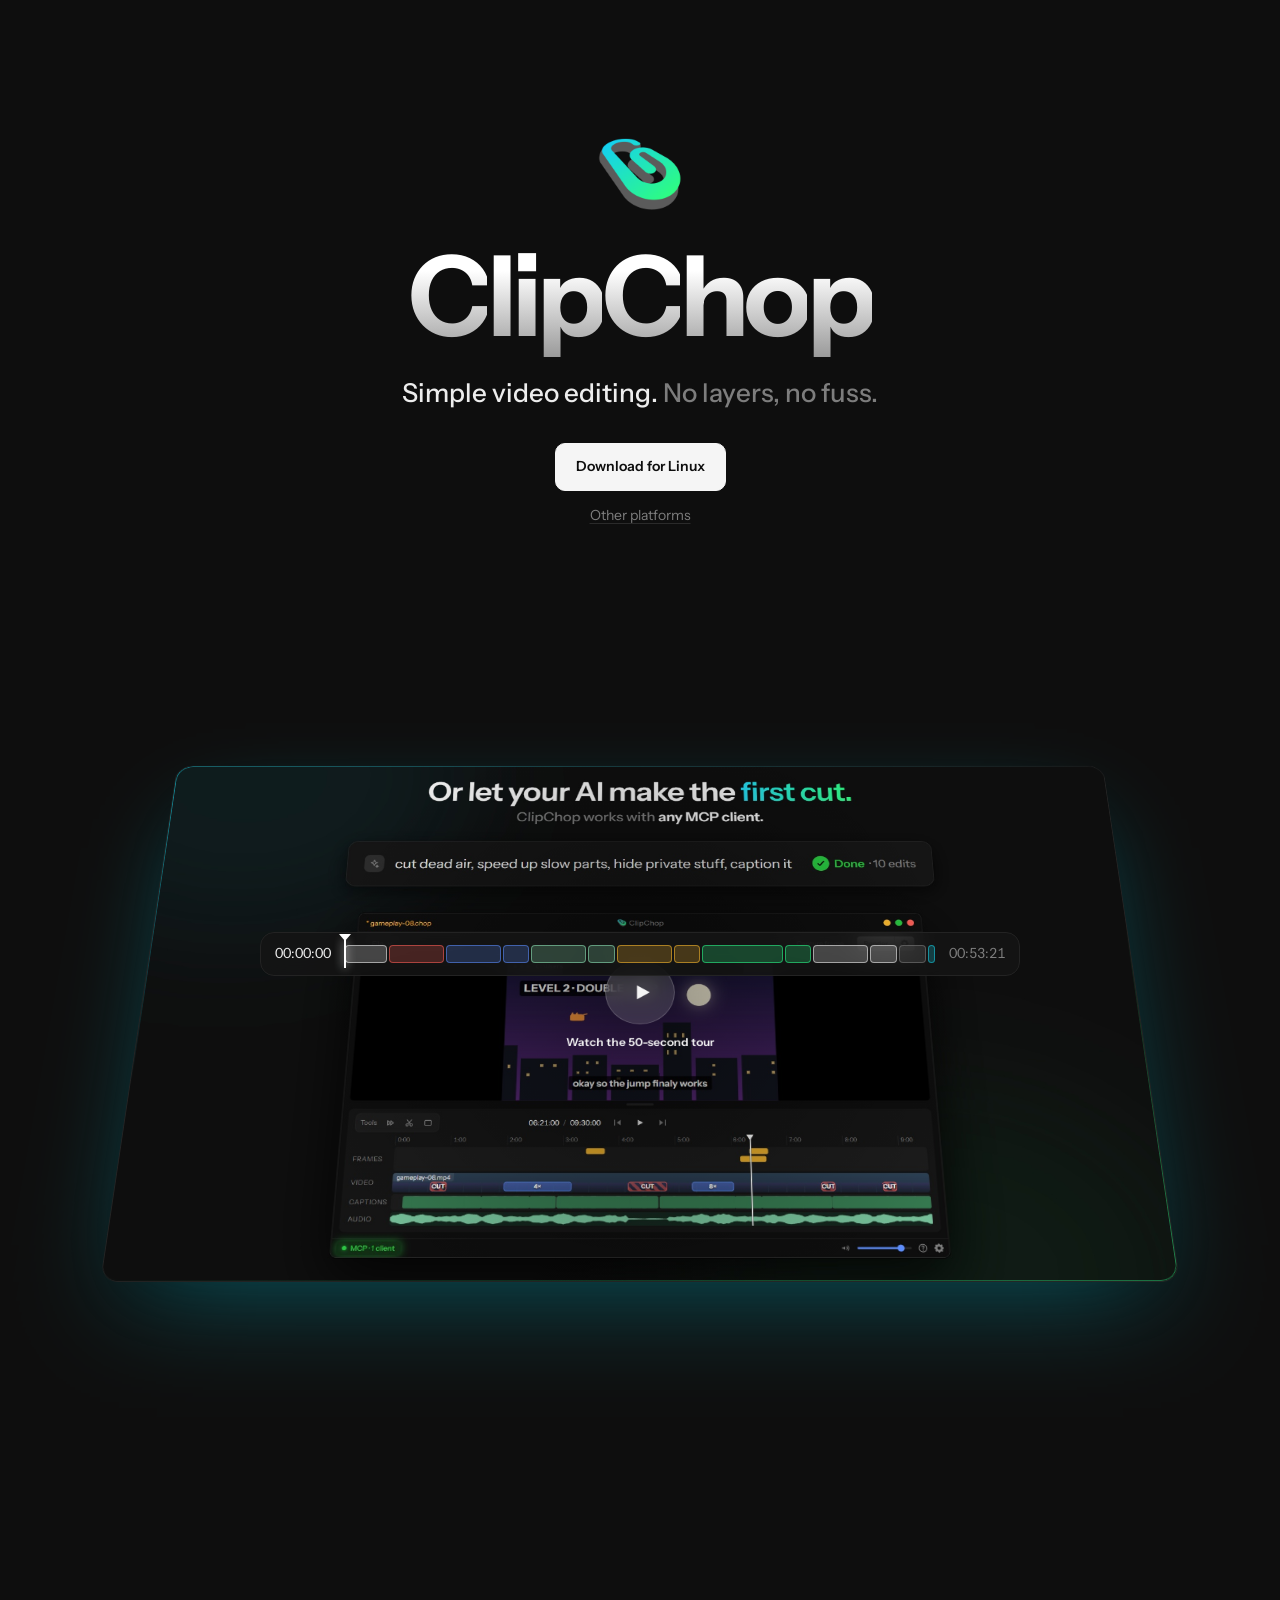
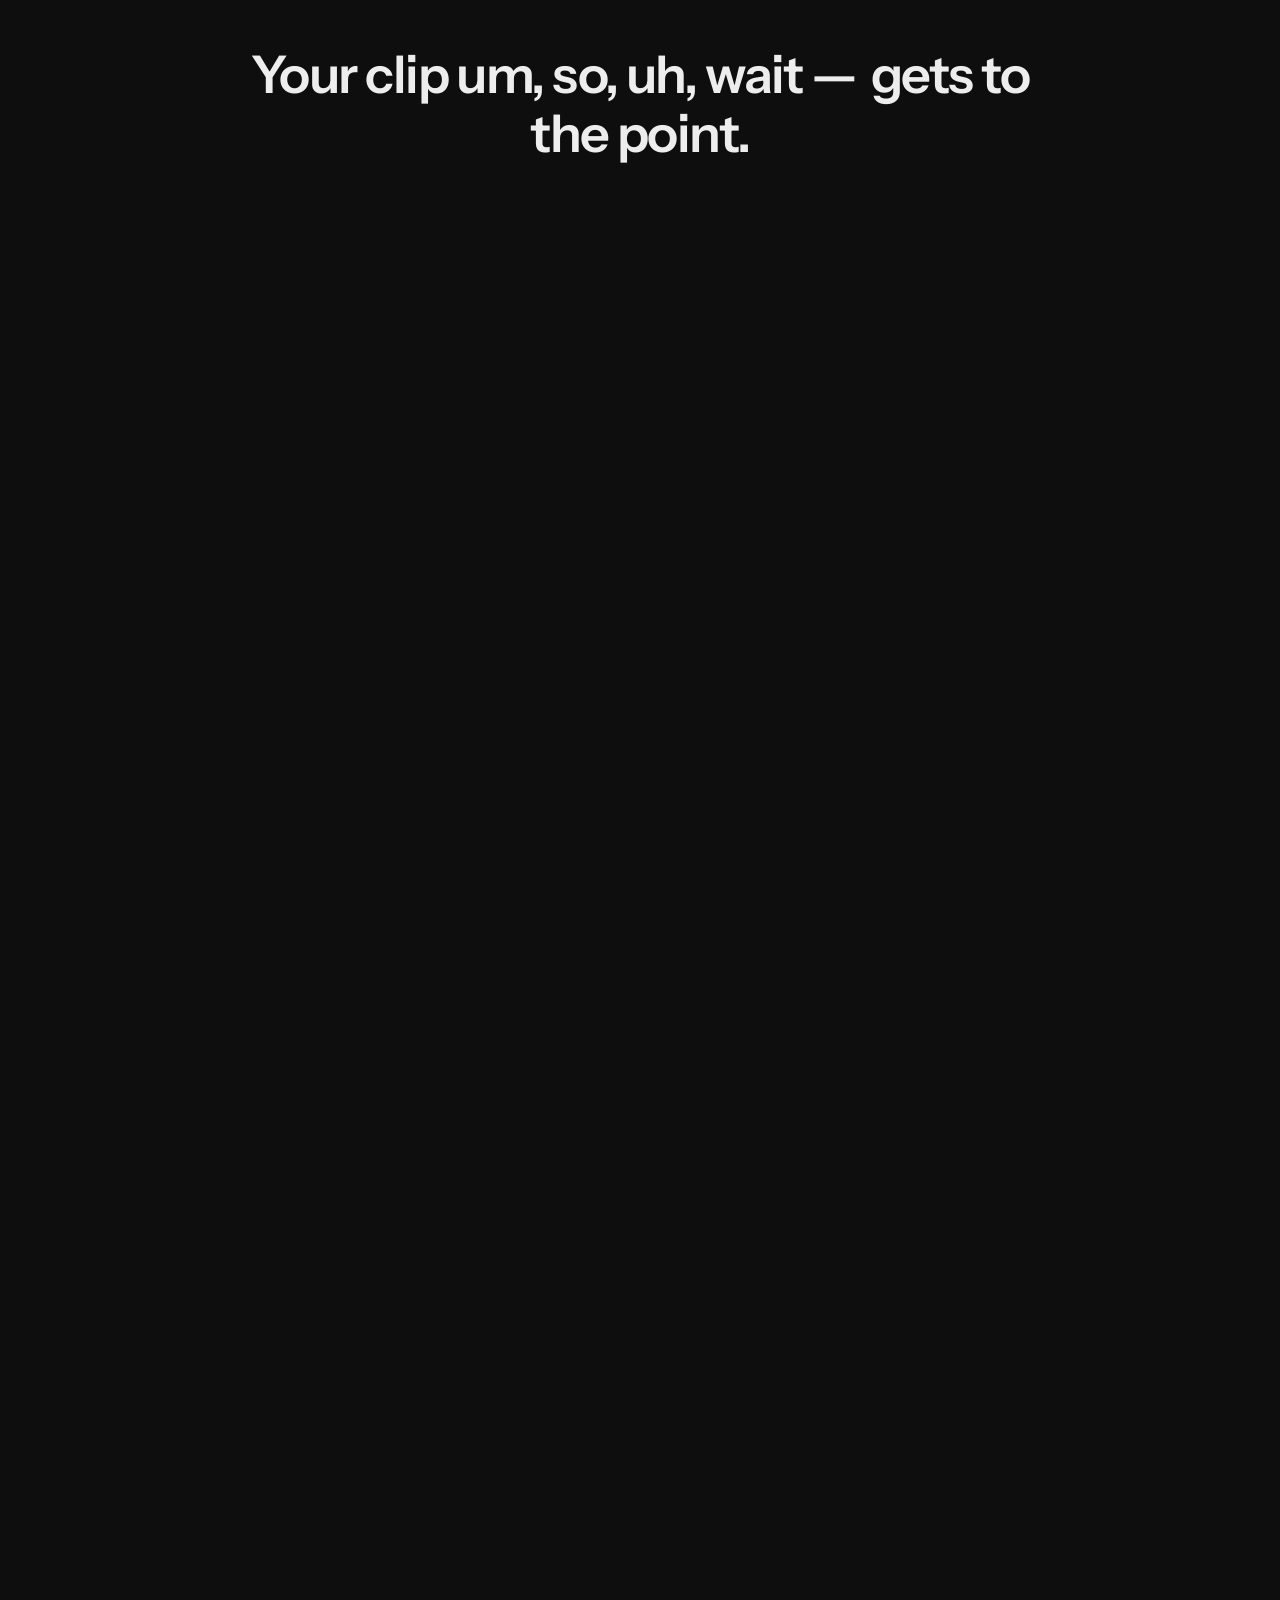
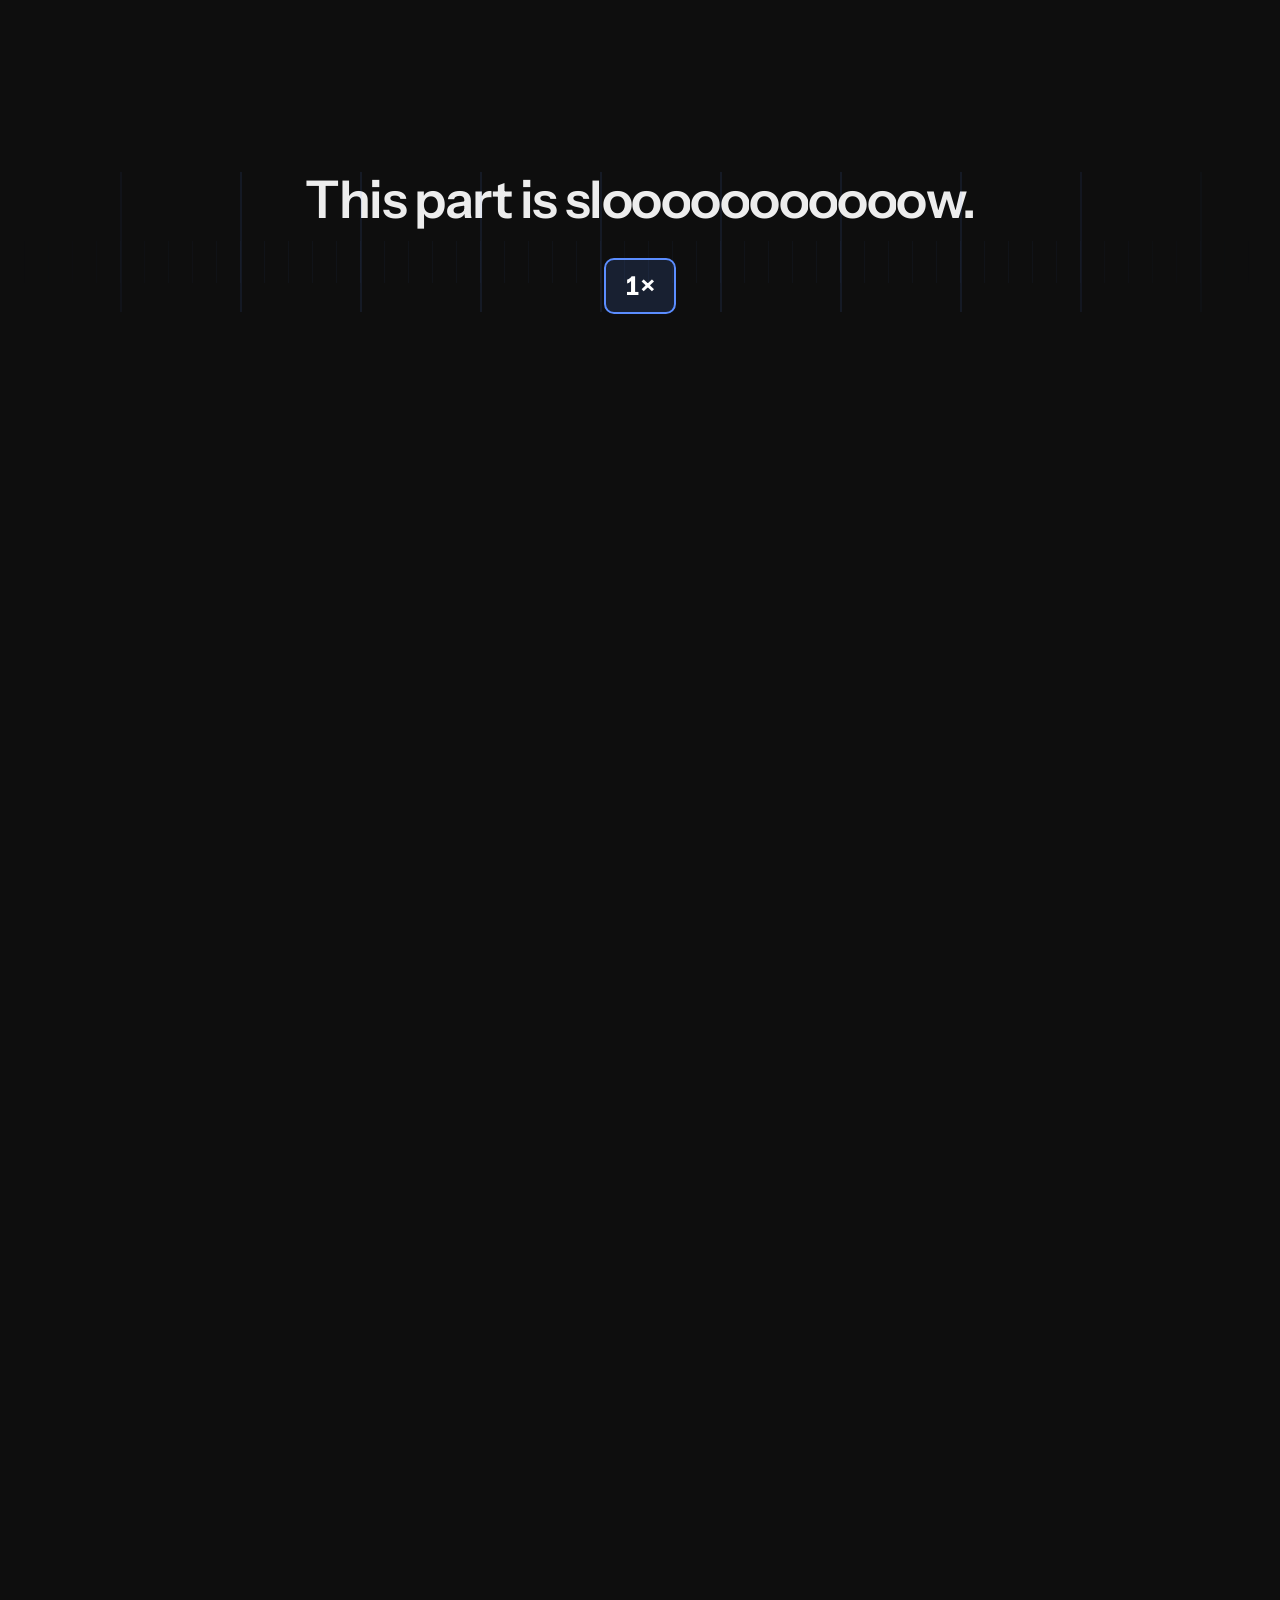
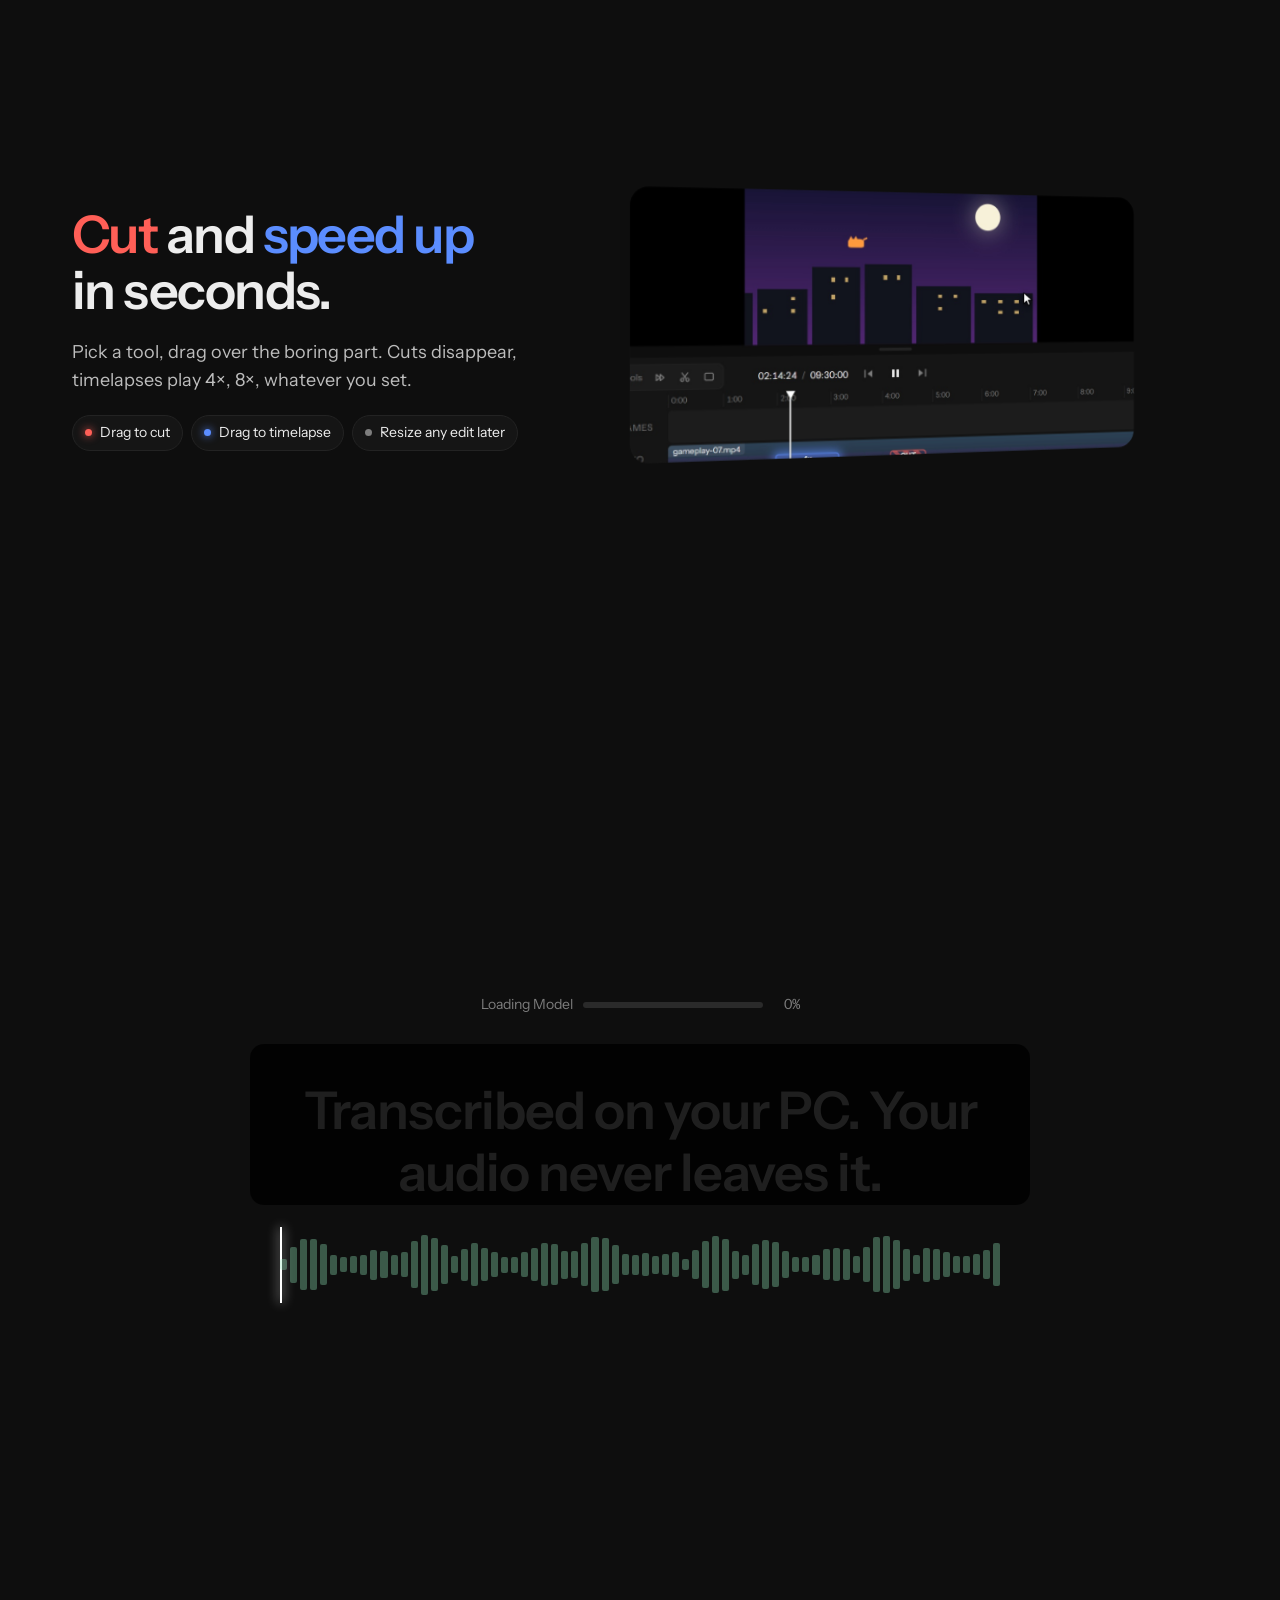
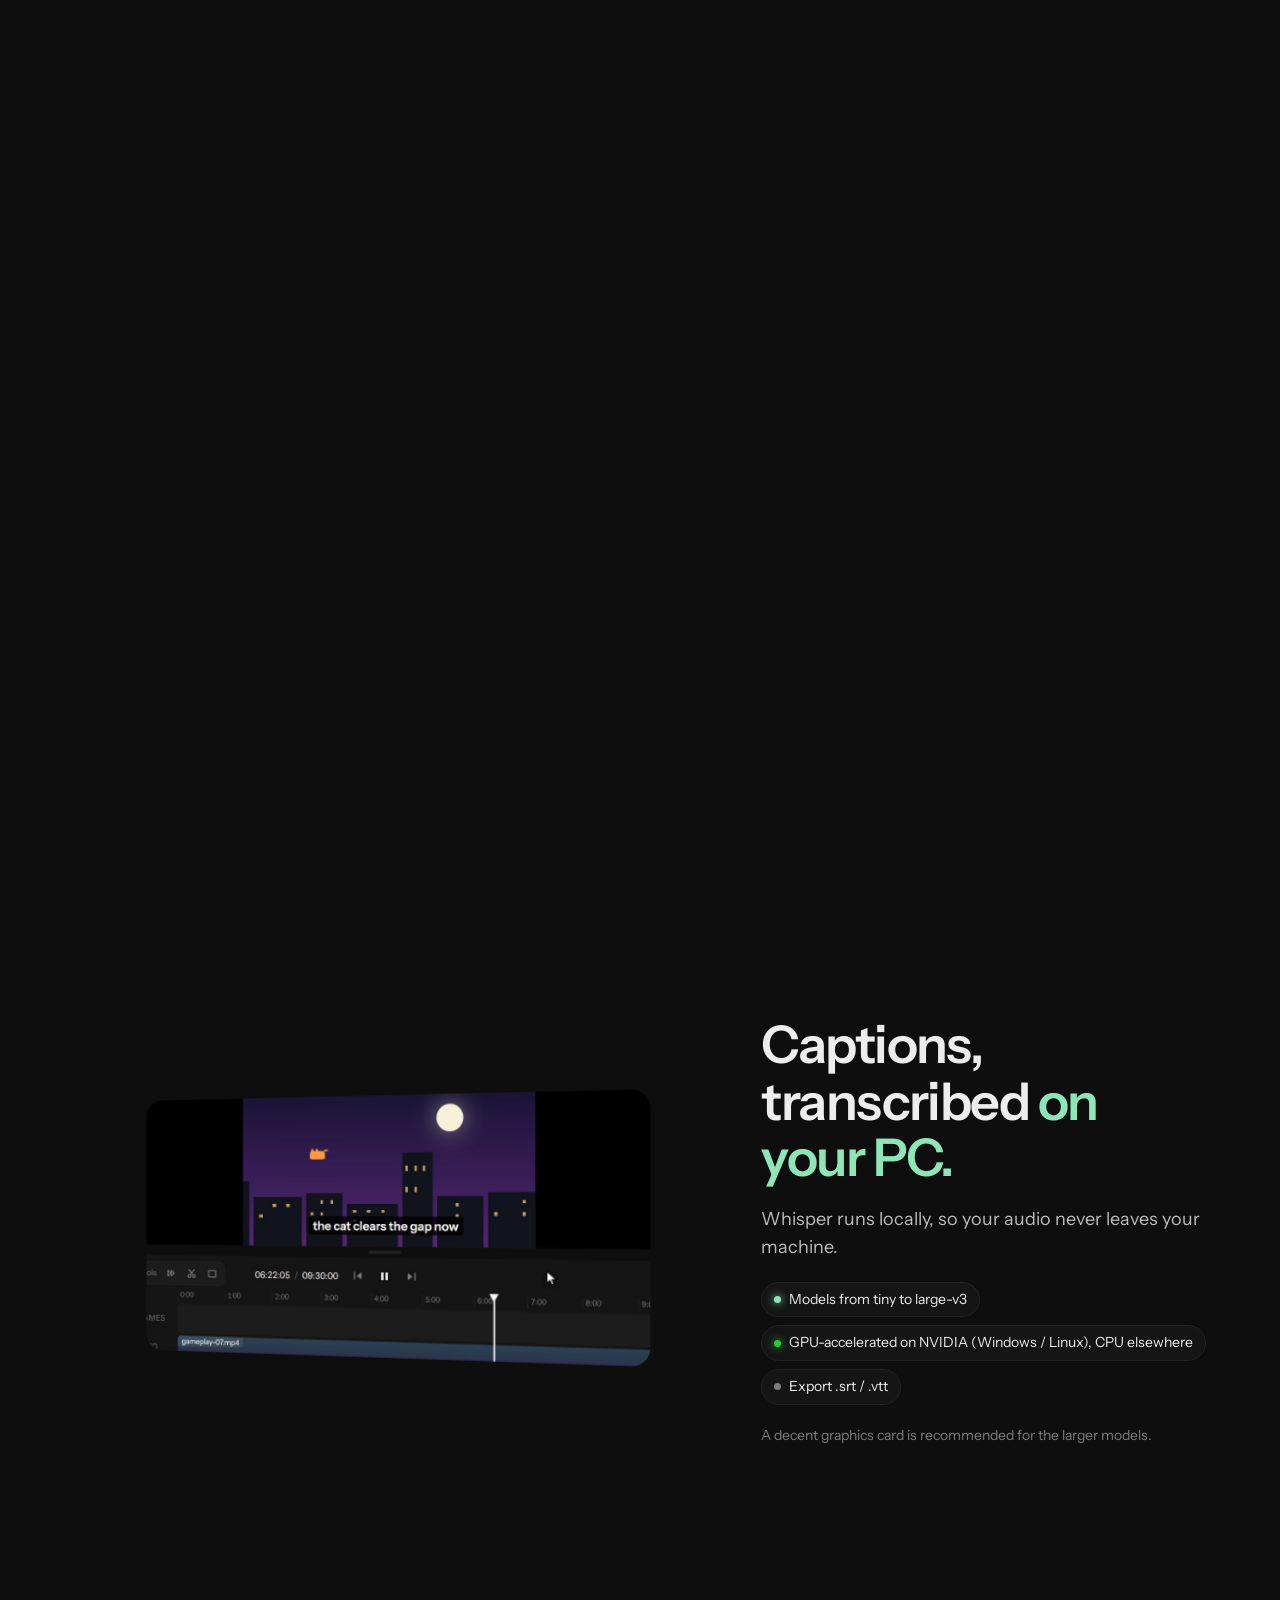
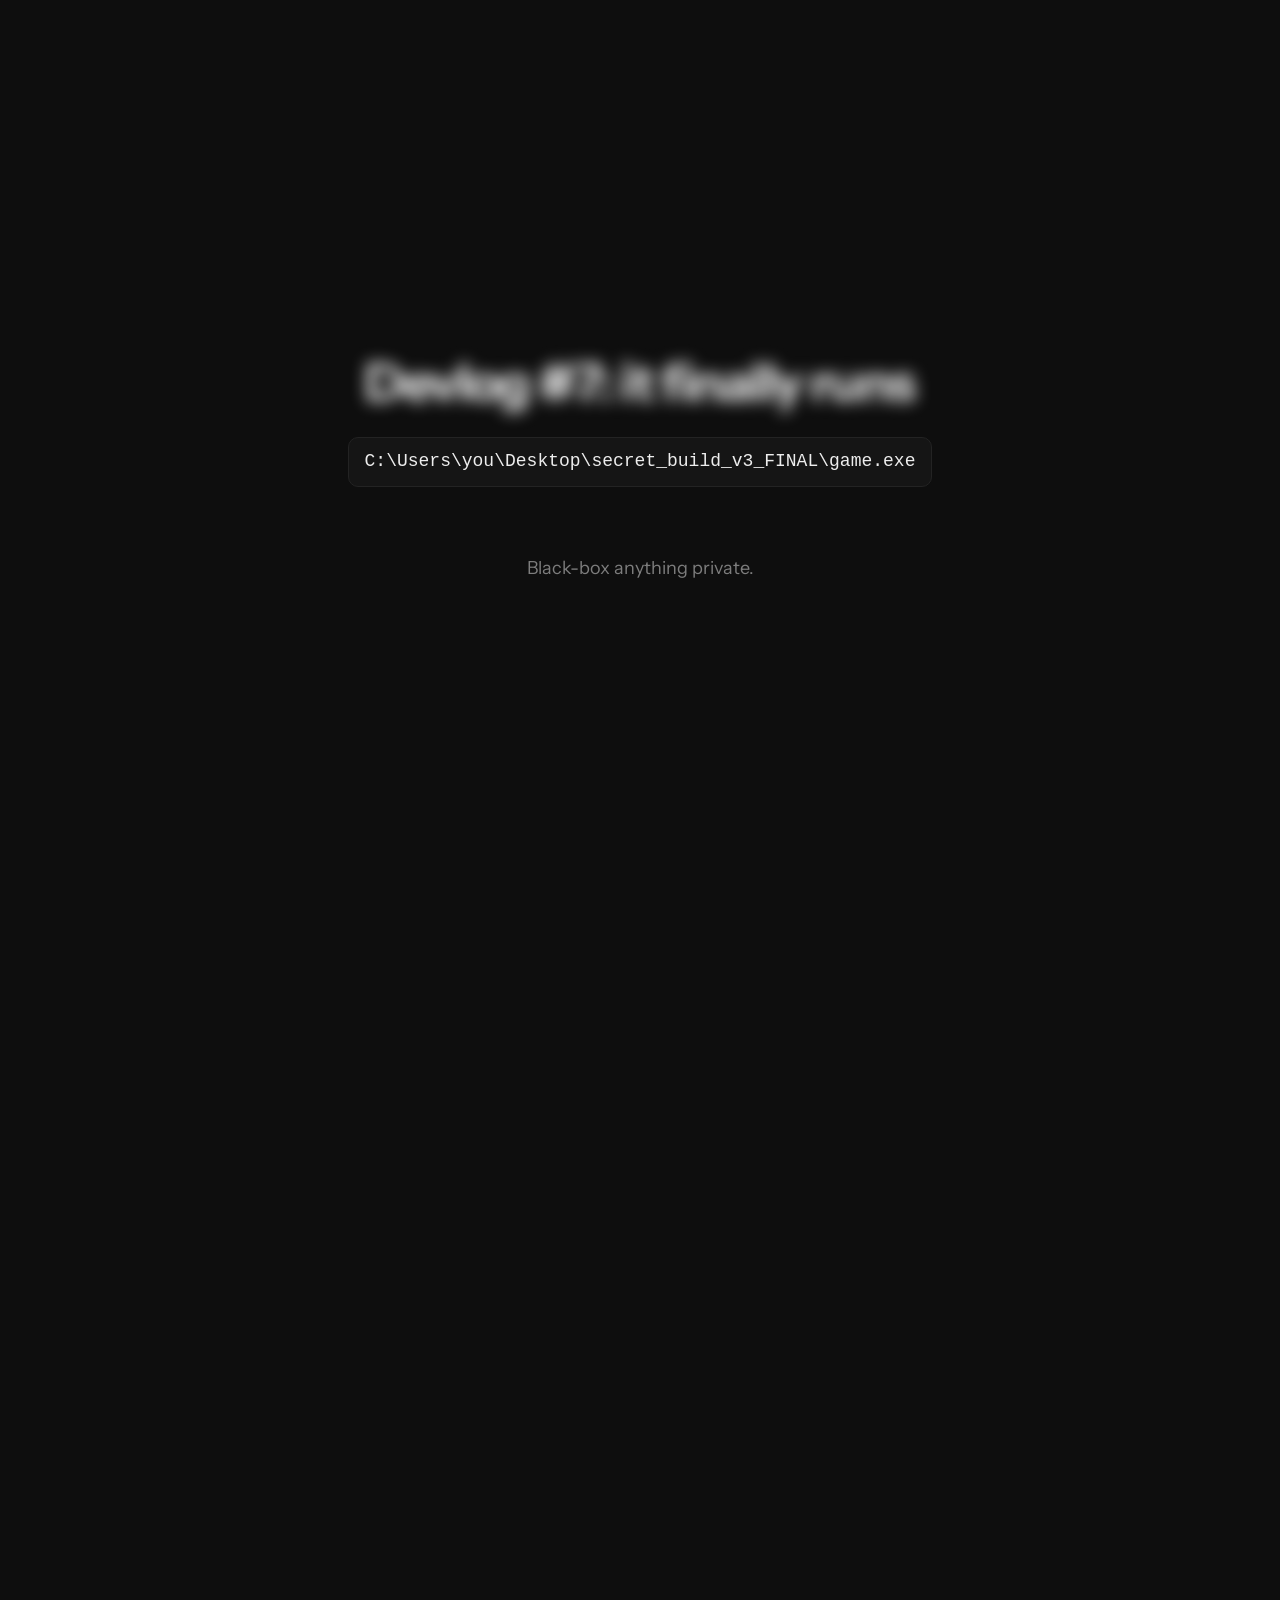
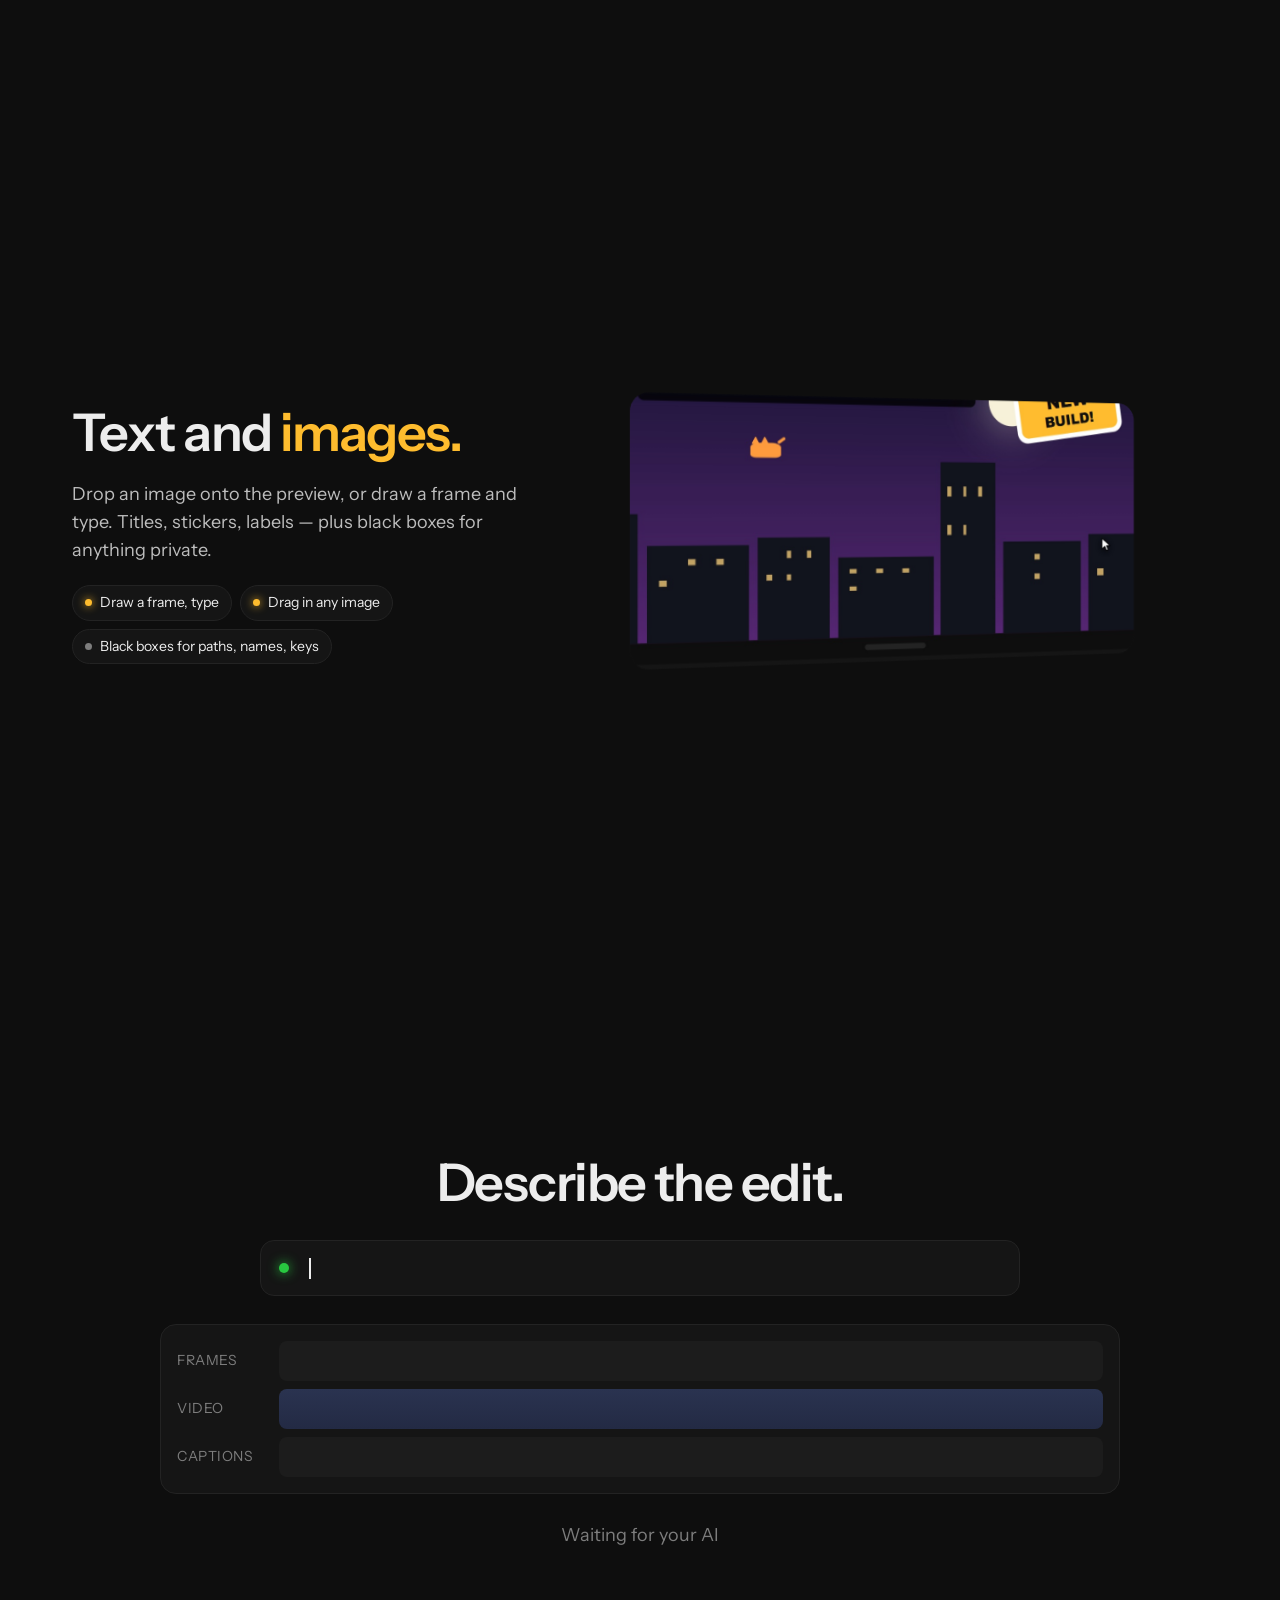
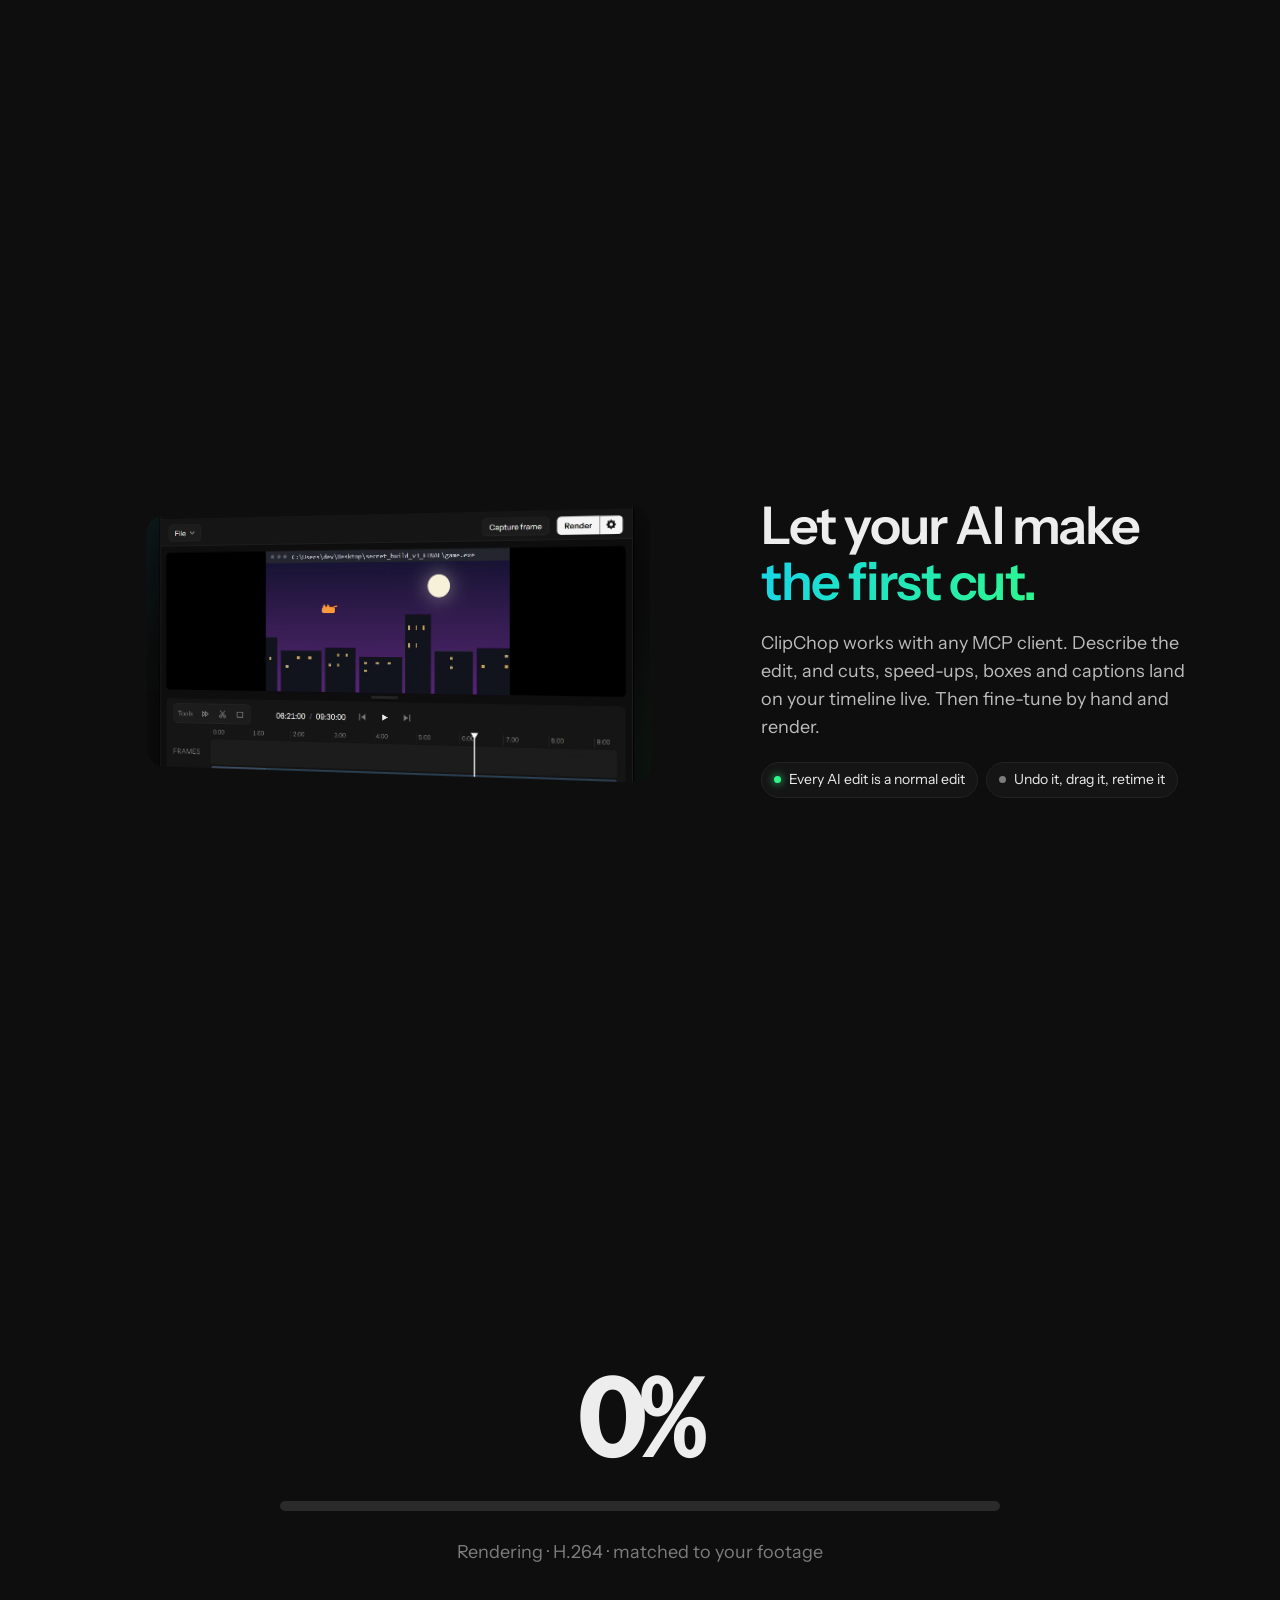
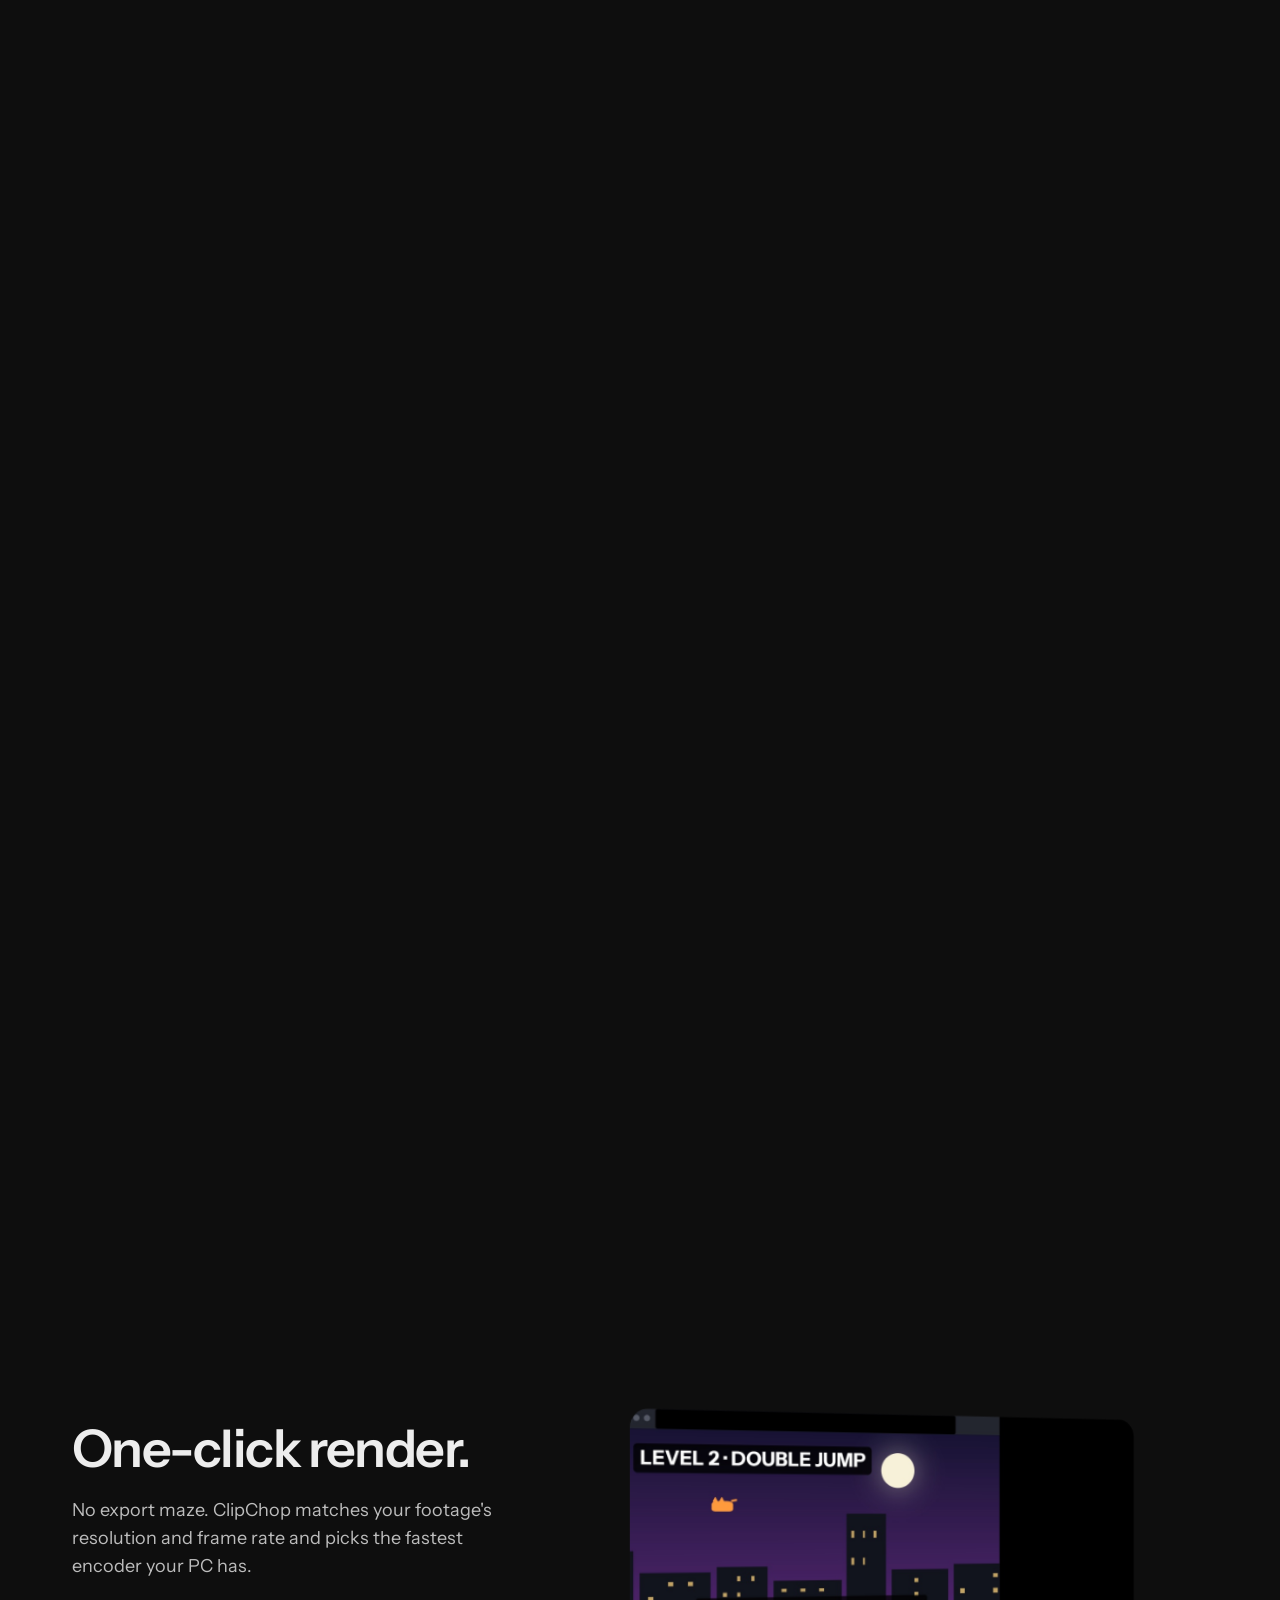
==== index.html @ 0c2378b2 "Initial ClipChop landing page Co-Authored-By: Claude Opus 5.5 <noreply@anthropic.com>" ====
<!doctype html>
<html lang="en">
<head>
  <meta charset="utf-8">
  <meta name="viewport" content="width=device-width, initial-scale=1">
  <title>ClipChop — simple video editing</title>
  <meta name="description" content="Simple video editing. No layers, no fuss. Cut, speed up, black-box, caption with Whisper on your PC, or let your AI make the first cut. Windows, macOS, Linux.">
  <meta name="theme-color" content="#0e0e0e">
  <meta property="og:type" content="website">
  <meta property="og:title" content="ClipChop — simple video editing">
  <meta property="og:description" content="Simple video editing. No layers, no fuss.">
  <meta property="og:image" content="assets/brag.jpg">
  <meta property="og:video" content="assets/brag.mp4">
  <meta name="twitter:card" content="summary_large_image">
  <link rel="icon" type="image/png" href="assets/clipchop-appicon.png">
  <link rel="preload" href="assets/fonts/InstrumentSans.ttf" as="font" type="font/ttf" crossorigin>
  <link rel="stylesheet" href="styles.css">
</head>
<body>
  <a class="skip" href="#main">Skip to content</a>

  <!-- Section-tinted colour wash behind everything (colour follows the section in view). -->
  <div class="ambient" aria-hidden="true"><i></i><i></i></div>

  <header class="topbar" data-topbar>
    <a class="topbar-brand" href="#top">
      <img src="assets/clipchop-appicon.png" alt="" width="28" height="28">
      <span>ClipChop</span>
    </a>
    <a class="btn sm" data-dl href="#get">Download</a>
  </header>

  <main id="main">
    <!-- 1. Hero -->
    <section class="hero" id="top" data-seg="#f5f5f5" data-name="Intro">
      <div class="hero-text">
        <img class="hero-icon" src="assets/clipchop-appicon.png" alt="" width="96" height="96">
        <h1 class="wordmark" data-wavy>ClipChop</h1>
        <p class="tagline">Simple video editing. <span class="dim">No layers, no fuss.</span></p>
        <div class="dl-block">
          <a class="btn primary" data-dl data-dl-label href="#get">Download ClipChop</a>
          <a class="text-link" href="#get">Other platforms</a>
        </div>
      </div>

      <div class="hero-video" data-scroll>
        <div class="video-card">
          <video id="launch" preload="metadata" poster="assets/brag.jpg" playsinline aria-label="ClipChop launch video">
            <source src="assets/brag.mp4" type="video/mp4">
          </video>
          <button class="play" type="button" data-play aria-label="Play the launch video with sound">
            <svg viewBox="0 0 24 24" aria-hidden="true"><path d="M8 5.5v13l11-6.5z" fill="currentColor"/></svg>
            <span>Watch the 50-second tour</span>
          </button>
        </div>
      </div>
    </section>

    <!-- 2a. Scene: a cut closes the gap -->
    <section class="scene pin" id="cut" data-scroll="pin" data-seg="#ff5f57" data-name="Cut">
      <div class="stage">
        <p class="visually-hidden">Cut the dead air: your clip gets to the point.</p>
        <p class="kinetic cut-line" aria-hidden="true">Your clip <span class="cutspan"><span class="cut-words">um, so, uh, wait&nbsp;—</span><span class="cut-region"><b>CUT</b></span></span>gets to the point.</p>
        <p class="scene-sub cut-saved" aria-hidden="true">−4.2 s of dead air, gone.</p>
      </div>
    </section>

    <!-- 2b. Scene: timelapse squeezes the slow part -->
    <section class="scene pin" id="speed" data-scroll="pin" data-seg="#5b8dff" data-name="Timelapse">
      <div class="stage">
        <div class="ruler" aria-hidden="true"></div>
        <p class="visually-hidden">Speed up the slow parts.</p>
        <p class="kinetic slow-line" aria-hidden="true">This part is sl<span class="o0">o</span><span class="o" style="--i:0">o</span><span class="o" style="--i:1">o</span><span class="o" style="--i:2">o</span><span class="o" style="--i:3">o</span><span class="o" style="--i:4">o</span><span class="o" style="--i:5">o</span><span class="o" style="--i:6">o</span><span class="o" style="--i:7">o</span><span class="o" style="--i:8">o</span><span class="o" style="--i:9">o</span>w.</p>
        <span class="speed-pill" data-speed aria-hidden="true">1×</span>
      </div>
    </section>

    <!-- Feature 1 -->
    <section class="feature" data-seg="#5b8dff" data-name="Cut &amp; speed" style="--tint:#ff5f57; --tint2:#5b8dff">
      <div class="feature-text" data-scroll>
        <h2><span class="c-cut">Cut</span> and <span class="c-speed">speed up</span> in seconds.</h2>
        <p>Pick a tool, drag over the boring part. Cuts disappear, timelapses play 4×, 8×, whatever you set.</p>
        <ul class="chips">
          <li style="--c:#ff5f57">Drag to cut</li>
          <li style="--c:#5b8dff">Drag to timelapse</li>
          <li>Resize any edit later</li>
        </ul>
      </div>
      <figure class="loop-card" data-scroll>
        <video class="loop" muted loop playsinline preload="none" poster="assets/loops/cut-timelapse.jpg" aria-label="Dragging a red cut and a blue 4× timelapse onto the timeline; playback skips the cut and races through the timelapse.">
          <source src="assets/loops/cut-timelapse.webm" type="video/webm">
          <source src="assets/loops/cut-timelapse.mp4" type="video/mp4">
        </video>
      </figure>
    </section>

    <!-- 3a. Scene: captions ripple in -->
    <section class="scene pin" id="captions" data-scroll="pin" data-seg="#8ee6b8" data-name="Captions">
      <div class="stage">
        <div class="cap-status" aria-hidden="true">
          <span data-cap-status>Loading Model</span>
          <span class="track"><i></i></span>
          <span class="pct" data-cap-pct>0%</span>
        </div>
        <p class="visually-hidden">Transcribed on your PC. Your audio never leaves it.</p>
        <p class="cap-plate" data-words aria-hidden="true">Transcribed on your PC. Your audio never leaves it.</p>
        <div class="wave" data-wave aria-hidden="true"><span class="wave-head"></span></div>
      </div>
    </section>

    <!-- Feature 2 -->
    <section class="feature flip" data-seg="#8ee6b8" data-name="Captions" style="--tint:#8ee6b8; --tint2:#28c840">
      <div class="feature-text" data-scroll>
        <h2>Captions, transcribed <span class="c-capt">on your PC.</span></h2>
        <p>Whisper runs locally, so your audio never leaves your machine.</p>
        <ul class="chips">
          <li style="--c:#8ee6b8">Models from tiny to large-v3</li>
          <li style="--c:#28c840">GPU-accelerated on NVIDIA (Windows / Linux), CPU elsewhere</li>
          <li>Export .srt / .vtt</li>
        </ul>
        <p class="fine">A decent graphics card is recommended for the larger models.</p>
      </div>
      <figure class="loop-card" data-scroll>
        <video class="loop" muted loop playsinline preload="none" poster="assets/loops/captions.jpg" aria-label="Clicking Generate captions; the model loads, transcription runs, and captions appear on the timeline.">
          <source src="assets/loops/captions.webm" type="video/webm">
          <source src="assets/loops/captions.mp4" type="video/mp4">
        </video>
      </figure>
    </section>

    <!-- 4a. Scene: black-box the private bit, then decorate -->
    <section class="scene pin" id="frames" data-scroll="pin" data-seg="#febc2e" data-name="Frames">
      <div class="stage">
        <p class="visually-hidden">Black-box anything private. Then add a title or a sticker.</p>
        <div class="redact" aria-hidden="true">
          <span class="title-pop">Devlog #7: it finally runs</span>
          <div class="path">
            <span class="path-text">C:\Users\you\Desktop\secret_build_v3_FINAL\game.exe</span>
            <span class="frame-box"><i></i><i></i><i></i><i></i></span>
          </div>
          <img class="sticker" src="assets/sticker.svg" alt="">
        </div>
        <p class="scene-sub" data-frame-sub aria-hidden="true">Black-box anything private.</p>
      </div>
    </section>

    <!-- Feature 3 -->
    <section class="feature" data-seg="#febc2e" data-name="Text &amp; images" style="--tint:#febc2e; --tint2:#ff9d2e">
      <div class="feature-text" data-scroll>
        <h2>Text and <span class="c-frame">images.</span></h2>
        <p>Drop an image onto the preview, or draw a frame and type. Titles, stickers, labels — plus black boxes for anything private.</p>
        <ul class="chips">
          <li style="--c:#febc2e">Draw a frame, type</li>
          <li style="--c:#febc2e">Drag in any image</li>
          <li>Black boxes for paths, names, keys</li>
        </ul>
      </div>
      <figure class="loop-card" data-scroll>
        <video class="loop" muted loop playsinline preload="none" poster="assets/loops/text-images.jpg" aria-label="Drawing a black box over a private folder path, then adding a title and dropping a sticker image onto the preview.">
          <source src="assets/loops/text-images.webm" type="video/webm">
          <source src="assets/loops/text-images.mp4" type="video/mp4">
        </video>
      </figure>
    </section>

    <!-- 5a. Scene: the AI lands ten edits, then you tweak -->
    <section class="scene pin tall" id="ai" data-scroll="pin" data-seg="#2df98b" data-name="AI first cut">
      <div class="stage">
        <p class="ai-head" data-ai-head>Describe the edit.</p>
        <div class="ai-prompt" aria-hidden="true">
          <span class="ai-dot"></span>
          <span class="ai-typed" data-typed="cut dead air, speed up slow parts, hide private stuff, caption it"></span><span class="caret"></span>
        </div>
        <div class="mini-tl" aria-hidden="true">
          <div class="lane-row"><span class="lbl">Frames</span>
            <div class="lane">
              <span class="chip frame title" style="--x:2%;--w:12%;--s:.58">T&nbsp;Devlog #7</span>
              <span class="chip frame" style="--x:20%;--w:9%;--s:.405"></span>
              <span class="chip frame tweak-move" style="--x:64%;--w:8%;--s:.545"></span>
            </div>
          </div>
          <div class="lane-row"><span class="lbl">Video</span>
            <div class="lane video">
              <span class="chip cut" style="--x:6%;--w:5%;--s:.30">CUT</span>
              <span class="chip speed" style="--x:15%;--w:12%;--s:.335">4×</span>
              <span class="chip cut tweak-grow" style="--x:31%;--w:4%;--s:.37">CUT</span>
              <span class="chip cut" style="--x:44%;--w:6%;--s:.44">CUT</span>
              <span class="chip speed" style="--x:56%;--w:14%;--s:.475">8×</span>
              <span class="chip cut" style="--x:80%;--w:5%;--s:.51">CUT</span>
            </div>
          </div>
          <div class="lane-row"><span class="lbl">Captions</span>
            <div class="lane">
              <span class="chip capt" style="--x:4%;--w:11%;--s:.62"></span>
              <span class="chip capt" style="--x:18%;--w:9%;--s:.62"></span>
              <span class="chip capt" style="--x:30%;--w:12%;--s:.62"></span>
              <span class="chip capt" style="--x:46%;--w:8%;--s:.62"></span>
              <span class="chip capt" style="--x:58%;--w:13%;--s:.62"></span>
              <span class="chip capt" style="--x:76%;--w:10%;--s:.62"></span>
            </div>
          </div>
          <span class="tl-head"></span>
        </div>
        <p class="ai-status" data-ai-status aria-hidden="true">Waiting for your AI</p>
      </div>
    </section>

    <!-- Feature 4 -->
    <section class="feature flip" data-seg="#2df98b" data-name="AI first cut" style="--tint:#17d4ea; --tint2:#2df98b">
      <div class="feature-text" data-scroll>
        <h2>Let your AI make <span class="c-grad">the first cut.</span></h2>
        <p>ClipChop works with any MCP client. Describe the edit, and cuts, speed-ups, boxes and captions land on your timeline live. Then fine-tune by hand and render.</p>
        <ul class="chips">
          <li style="--c:#2df98b">Every AI edit is a normal edit</li>
          <li>Undo it, drag it, retime it</li>
        </ul>
      </div>
      <figure class="loop-card" data-scroll>
        <video class="loop" muted loop playsinline preload="none" poster="assets/loops/mcp-tweak-render.jpg" aria-label="An AI assistant adds cuts, timelapses, black boxes and captions to the timeline; the user stretches a cut, moves a box and renders.">
          <source src="assets/loops/mcp-tweak-render.webm" type="video/webm">
          <source src="assets/loops/mcp-tweak-render.mp4" type="video/mp4">
        </video>
      </figure>
    </section>

    <!-- 6a. Scene: render progress driven by scroll -->
    <section class="scene pin" id="render" data-scroll="pin" data-seg="#f5f5f5" data-name="Render">
      <div class="stage">
        <p class="render-pct" aria-hidden="true"><span data-render-pct>0</span>%</p>
        <div class="render-bar" aria-hidden="true"><i></i></div>
        <p class="scene-sub" data-render-status aria-hidden="true">Rendering</p>
      </div>
    </section>

    <!-- Feature 5 -->
    <section class="feature" data-seg="#f5f5f5" data-name="Render" style="--tint:#f5f5f5; --tint2:#7d7d7d">
      <div class="feature-text" data-scroll>
        <h2>One-click render.</h2>
        <p>No export maze. ClipChop matches your footage's resolution and frame rate and picks the fastest encoder your PC has.</p>
        <ul class="chips">
          <li>MP4 (H.264)</li>
          <li>Same resolution and frame rate</li>
          <li>Fastest encoder on your PC</li>
        </ul>
      </div>
      <figure class="loop-card" data-scroll>
        <video class="loop" muted loop playsinline preload="none" poster="assets/loops/render.jpg" aria-label="Clicking Render; a progress bar fills and the finished MP4 is ready.">
          <source src="assets/loops/render.webm" type="video/webm">
          <source src="assets/loops/render.mp4" type="video/mp4">
        </video>
      </figure>
    </section>

    <!-- 3. Personal note (PLACEHOLDER: replace the paragraph and signature) -->
    <section class="note" id="note" data-seg="#7d7d7d" data-name="A note">
      <div class="note-inner">
        <div class="avatar" aria-hidden="true"><img src="assets/clipchop-appicon.png" alt=""></div>
        <h2>Why I made this.</h2>
        <p class="reveal" data-scroll data-reveal>[Placeholder — your personal note goes here, 80 to 150 words. Say who you are, why you built ClipChop, and what kind of videos you made with it. Keep it plain and first-person. This paragraph lights up word by word as the visitor scrolls, so short sentences read best.]</p>
        <p class="sig">— Your name</p>
      </div>
    </section>

    <!-- 4. Get ClipChop -->
    <section class="get" id="get" data-seg="#17d4ea" data-name="Download">
      <h2 class="get-title" data-scroll><span class="half l">Get Clip</span><span class="half r">Chop.</span></h2>
      <p class="get-lead">Windows, macOS and Linux. No account needed.</p>

      <div class="platforms">
        <article class="plat" data-os="windows">
          <svg class="plat-icon" viewBox="0 0 24 24" aria-hidden="true"><path fill="currentColor" d="M3 5.1 10.4 4v7.1H3zm8.3-1.2L21 2.5v8.6h-9.7zM3 12h7.4v7.1L3 18zm8.3 0H21v8.6l-9.7-1.4z"/></svg>
          <h3>Windows</h3>
          <div class="plat-btns">
            <a class="btn primary" data-asset="windows-exe" href="#">Installer (.exe)</a>
            <a class="btn" data-asset="windows-msi" href="#">.msi</a>
          </div>
          <p class="fine">Ready on Windows 11. On Windows 10, install Microsoft WebView2 first.</p>
        </article>
        <article class="plat" data-os="mac">
          <svg class="plat-icon" viewBox="0 0 24 24" aria-hidden="true"><path fill="currentColor" d="M16.4 12.6c0-2.5 2-3.7 2.1-3.7-1.2-1.7-3-1.9-3.6-2-1.5-.2-3 .9-3.8.9s-2-.9-3.3-.8a4.9 4.9 0 0 0-4.1 2.5c-1.8 3.1-.5 7.6 1.3 10.1.8 1.2 1.8 2.6 3.1 2.5 1.2 0 1.7-.8 3.2-.8s1.9.8 3.2.8c1.3 0 2.2-1.2 3-2.4a10 10 0 0 0 1.4-2.8 4.3 4.3 0 0 1-2.5-4.3zM14 5.2A4.3 4.3 0 0 0 15 2a4.4 4.4 0 0 0-2.9 1.5 4.1 4.1 0 0 0-1 3.1A3.6 3.6 0 0 0 14 5.2z"/></svg>
          <h3>macOS</h3>
          <div class="plat-btns">
            <a class="btn primary" data-asset="mac-dmg" href="#">Disk image (.dmg)</a>
          </div>
          <p class="fine">First launch: right-click the app and choose Open.</p>
        </article>
        <article class="plat" data-os="linux">
          <svg class="plat-icon" viewBox="0 0 24 24" aria-hidden="true"><path fill="currentColor" d="M12 2c-2.2 0-3.6 1.9-3.6 4.6 0 1.3.3 2.2-.4 3.4-.9 1.5-2.7 3.6-2.9 6.2-.1 1.1.2 2 .7 2.6-.7.4-1.6.6-1.7 1.4-.1 1 1.6 1.2 3.3 1.7 1.2.3 2-.1 2.6-.6.6.2 1.3.3 2 .3s1.4-.1 2-.3c.6.5 1.4.9 2.6.6 1.7-.5 3.4-.7 3.3-1.7-.1-.8-1-1-1.7-1.4.5-.6.8-1.5.7-2.6-.2-2.6-2-4.7-2.9-6.2-.7-1.2-.4-2.1-.4-3.4C15.6 3.9 14.2 2 12 2zm-1.5 4.1c.4 0 .7.5.7 1.1s-.3 1.1-.7 1.1-.7-.5-.7-1.1.3-1.1.7-1.1zm3 0c.4 0 .7.5.7 1.1s-.3 1.1-.7 1.1-.7-.5-.7-1.1.3-1.1.7-1.1zM12 9c.9 0 1.9.6 1.9 1s-1 1-1.9 1-1.9-.6-1.9-1S11.1 9 12 9z"/></svg>
          <h3>Linux</h3>
          <div class="plat-btns">
            <a class="btn primary" data-asset="linux-appimage" href="#">.AppImage</a>
            <a class="btn" data-asset="linux-deb" href="#">.deb</a>
            <a class="btn" data-asset="linux-rpm" href="#">.rpm</a>
          </div>
          <p class="fine">Built on Ubuntu 22.04.</p>
        </article>
      </div>

      <!-- Pricing slot: add a card here once pricing is decided, e.g.
      <div class="price-card"><h3>Free while in early access</h3><p>…</p></div> -->
    </section>
  </main>

  <footer class="footer">
    <img src="assets/clipchop-appicon.png" alt="" width="24" height="24">
    <span>© <span data-year>2026</span> ClipChop</span>
    <span class="sp"></span>
    <a href="licenses.html">Third-party notices</a>
    <a href="mailto:hello@example.com">Contact</a>
  </footer>

  <!-- The page as a timeline: one coloured region per section, playhead = scroll. -->
  <nav class="scrubber" data-scrubber aria-label="Page sections">
    <span class="tc" data-tc>00:00:00</span>
    <div class="scrub-track" data-scrub-track><span class="scrub-head" data-scrub-head></span></div>
    <span class="tc dim">00:53:21</span>
  </nav>

  <script src="main.js"></script>
</body>
</html>
---- styles.css ----
/* ClipChop site. Same theme as the app (src/app.css in the ClipChop repo):
   near-black chrome, #151515 panels, white accent, Instrument Sans, plus the
   tool colours (cut red, timelapse blue, frame amber, caption green) and the
   icon's cyan→green gradient.

   Scroll animation: main.js writes a 0→1 progress `--p` onto every
   [data-scroll] element; the CSS below derives each effect from it. */

@font-face {
  font-family: "Instrument Sans";
  src: url("assets/fonts/InstrumentSans.ttf") format("truetype");
  font-weight: 400 700;
  font-style: normal;
  font-display: swap;
}
@font-face {
  font-family: "Instrument Sans";
  src: url("assets/fonts/InstrumentSans-Italic.ttf") format("truetype");
  font-weight: 400 700;
  font-style: italic;
  font-display: swap;
}

:root {
  color-scheme: dark;

  /* App theme */
  --bg: #0e0e0e;
  --panel: #151515;
  --panel2: #1c1c1c;
  --line: #232323;
  --line-strong: #2a2a2a;
  --txt: #ededed;
  --dim: #7d7d7d;
  --accent: #f5f5f5;

  /* Tool colours */
  --cut: #ff5f57;
  --speed: #5b8dff;
  --frame: #febc2e;
  --capt: #8ee6b8;
  --mcp: #28c840;
  --cyan: #17d4ea;
  --green: #2df98b;
  --grad: linear-gradient(120deg, var(--cyan), var(--green));

  --font: "Instrument Sans", system-ui, sans-serif;
  --mono: ui-monospace, "Cascadia Code", Consolas, monospace;
  --ease: cubic-bezier(0.32, 0.72, 0, 1);
  --ease-out: cubic-bezier(0.16, 1, 0.3, 1);

  /* The whole type scale: five sizes, nothing else. */
  --fs-1: 14px;
  --fs-2: 18px;
  --fs-3: 26px;
  --fs-4: 52px;
  --fs-5: 112px;

  --gutter: 32px;
  --max: 1200px;
  --amb: var(--cyan);
}
@media (max-width: 760px) {
  :root {
    --fs-3: 22px;
    --fs-4: 36px;
    --fs-5: 64px;
    --gutter: 16px;
  }
}

*,
*::before,
*::after {
  box-sizing: border-box;
}
html {
  scroll-behavior: smooth;
  background: var(--bg);
  overflow-x: clip;
}
body {
  margin: 0;
  background: var(--bg);
  color: var(--txt);
  font-family: var(--font);
  font-size: var(--fs-2);
  line-height: 1.55;
  -webkit-font-smoothing: antialiased;
  text-rendering: optimizeLegibility;
  overflow-x: clip;
}
h1, h2, h3, p, ul, figure {
  margin: 0;
}
img, video {
  display: block;
  max-width: 100%;
}
a {
  color: inherit;
}
:focus-visible {
  outline: 2px solid var(--accent);
  outline-offset: 3px;
  border-radius: 6px;
}
.dim {
  color: var(--dim);
}
.visually-hidden {
  position: absolute;
  width: 1px;
  height: 1px;
  margin: -1px;
  overflow: hidden;
  clip-path: inset(50%);
  white-space: nowrap;
}
.skip {
  position: fixed;
  left: 16px;
  top: -60px;
  z-index: 100;
  padding: 8px 14px;
  background: var(--accent);
  color: var(--bg);
  border-radius: 8px;
  font-size: var(--fs-1);
  font-weight: 600;
  text-decoration: none;
}
.skip:focus {
  top: 16px;
}

/* ---- Ambient colour wash (follows the section in view) ---- */
.ambient {
  position: fixed;
  inset: 0;
  z-index: -1;
  pointer-events: none;
  overflow: hidden;
}
.ambient i {
  position: absolute;
  width: 70vmax;
  height: 70vmax;
  border-radius: 50%;
  background: var(--amb);
  filter: blur(120px);
  opacity: 0.09;
  transition: background-color 1.2s var(--ease);
}
.ambient i:first-child {
  left: -30vmax;
  top: -25vmax;
}
.ambient i:last-child {
  right: -35vmax;
  bottom: -35vmax;
  opacity: 0.06;
}

/* ---- Buttons ---- */
.btn {
  display: inline-flex;
  align-items: center;
  justify-content: center;
  gap: 8px;
  padding: 12px 20px;
  background: var(--panel2);
  color: var(--txt);
  border: 1px solid var(--line-strong);
  border-radius: 10px;
  font-size: var(--fs-1);
  font-weight: 600;
  text-decoration: none;
  white-space: nowrap;
  transition:
    border-color 0.2s var(--ease),
    transform 0.25s var(--ease-out),
    box-shadow 0.25s var(--ease-out);
}
.btn:hover {
  border-color: var(--accent);
  transform: translateY(-1px);
}
.btn.primary {
  background: var(--accent);
  border-color: var(--accent);
  color: var(--bg);
}
.btn.primary:hover {
  box-shadow: 0 8px 30px -8px color-mix(in srgb, var(--green) 60%, transparent);
}
.btn.sm {
  padding: 7px 14px;
}
.text-link {
  color: var(--dim);
  font-size: var(--fs-1);
  text-decoration: underline;
  text-underline-offset: 3px;
  text-decoration-color: var(--line-strong);
}
.text-link:hover {
  color: var(--txt);
}

/* ---- Top bar (appears after the hero) ---- */
.topbar {
  position: fixed;
  top: 12px;
  left: 50%;
  z-index: 50;
  display: flex;
  align-items: center;
  gap: 24px;
  width: max-content;
  padding: 8px 8px 8px 14px;
  background: color-mix(in srgb, var(--panel) 80%, transparent);
  backdrop-filter: blur(14px);
  border: 1px solid var(--line);
  border-radius: 14px;
  transform: translate(-50%, -90px);
  transition: transform 0.5s var(--ease);
}
.topbar.show {
  transform: translate(-50%, 0);
}
.topbar-brand {
  display: flex;
  align-items: center;
  gap: 8px;
  font-size: var(--fs-1);
  font-weight: 600;
  text-decoration: none;
}

/* ---- Hero ---- */
.hero {
  padding: 14vh var(--gutter) 0;
  text-align: center;
}
.hero-text {
  display: flex;
  flex-direction: column;
  align-items: center;
}
.hero-icon {
  width: 96px;
  height: 96px;
  animation: icon-in 1.1s var(--ease-out) both;
}
@keyframes icon-in {
  from {
    opacity: 0;
    transform: translateY(20px) rotate(-25deg) scale(0.7);
  }
}
.wordmark {
  margin-top: 12px;
  font-size: var(--fs-5);
  font-weight: 700;
  letter-spacing: -0.045em;
  line-height: 1.1;
}
.wordmark,
.wavy-char {
  background: linear-gradient(180deg, #fff 30%, #9a9a9a);
  -webkit-background-clip: text;
  background-clip: text;
  color: transparent;
}
.wordmark.wavy {
  background: none;
}
/* The app's wavy letter effect (src/app.css .wavy-char). */
.wavy-char {
  display: inline-block;
  background-clip: text;
  animation: wavy 4.2s ease-in-out infinite;
  animation-delay: calc(1.2s + var(--i) * 0.07s);
}
@keyframes wavy {
  0%, 20%, 100% { transform: translateY(0); }
  10% { transform: translateY(-10px); }
}
.tagline {
  margin-top: 20px;
  font-size: var(--fs-3);
  line-height: 1.3;
  font-weight: 500;
}
.dl-block {
  margin-top: 32px;
  display: flex;
  flex-direction: column;
  align-items: center;
  gap: 14px;
}
.hero-text > * {
  animation: rise 0.9s var(--ease-out) both;
}
.hero-text > :nth-child(2) { animation-delay: 0.08s; }
.hero-text > :nth-child(3) { animation-delay: 0.16s; }
.hero-text > :nth-child(4) { animation-delay: 0.24s; }
@keyframes rise {
  from {
    opacity: 0;
    transform: translateY(24px);
  }
}

/* Video card tips back flat as it scrolls toward the middle of the screen. */
.hero-video {
  --t: clamp(0, (0.5 - var(--p, 0)) / 0.3, 1);
  margin: 9vh auto 0;
  max-width: var(--max);
  perspective: 1600px;
}
.video-card {
  position: relative;
  aspect-ratio: 16 / 9;
  border-radius: 20px;
  overflow: hidden;
  background: var(--panel);
  border: 1px solid var(--line);
  transform-origin: 50% 100%;
  transform: rotateX(calc(var(--t) * 26deg)) scale(calc(1 - var(--t) * 0.1));
  box-shadow:
    0 40px 120px -40px color-mix(in srgb, var(--cyan) 45%, transparent),
    0 30px 80px -30px #000;
  will-change: transform;
}
.video-card::after {
  /* gradient hairline */
  content: "";
  position: absolute;
  inset: 0;
  border-radius: inherit;
  padding: 1px;
  background: linear-gradient(160deg, color-mix(in srgb, var(--cyan) 60%, transparent), transparent 40%, transparent 60%, color-mix(in srgb, var(--green) 50%, transparent));
  -webkit-mask: linear-gradient(#000 0 0) content-box, linear-gradient(#000 0 0);
  -webkit-mask-composite: xor;
  mask-composite: exclude;
  pointer-events: none;
}
.video-card video {
  width: 100%;
  height: 100%;
  object-fit: cover;
}
.play {
  position: absolute;
  inset: 0;
  display: flex;
  flex-direction: column;
  align-items: center;
  justify-content: center;
  gap: 14px;
  border: 0;
  background: radial-gradient(circle at 50% 50%, #0006, #0000 60%);
  color: var(--accent);
  font: 600 var(--fs-1) var(--font);
  cursor: pointer;
}
.play svg {
  width: 84px;
  height: 84px;
  padding: 24px 22px 24px 26px;
  border-radius: 50%;
  background: color-mix(in srgb, var(--accent) 14%, transparent);
  backdrop-filter: blur(10px);
  border: 1px solid #ffffff30;
  transition: transform 0.35s var(--ease-out), background 0.2s;
}
.play:hover svg {
  transform: scale(1.08);
  background: color-mix(in srgb, var(--accent) 24%, transparent);
}
.play.hidden {
  display: none;
}

/* ---- Pinned scenes ---- */
.scene.pin {
  height: 190vh;
}
.scene.pin.tall {
  height: 280vh;
}
.stage {
  position: sticky;
  top: 0;
  height: 100vh;
  height: 100svh;
  display: flex;
  flex-direction: column;
  align-items: center;
  justify-content: center;
  gap: 28px;
  padding: 0 var(--gutter);
  overflow: hidden;
  text-align: center;
}
.kinetic {
  font-size: var(--fs-4);
  font-weight: 600;
  line-height: 1.15;
  letter-spacing: -0.03em;
  max-width: 16em;
}
.scene-sub {
  font-size: var(--fs-2);
  color: var(--dim);
}

/* Scene: cut. --a draws the red region over the filler words, --b closes the gap. */
#cut {
  --a: clamp(0, (var(--p) - 0.12) / 0.28, 1);
  --b: clamp(0, (var(--p) - 0.5) / 0.25, 1);
}
.cutspan {
  position: relative;
  display: inline-block;
  vertical-align: bottom;
  white-space: nowrap;
  overflow: hidden;
  max-width: calc((1 - var(--b)) * 9em);
  padding-right: calc((1 - var(--b)) * 0.28em);
  color: color-mix(in srgb, var(--dim) calc(var(--a) * 100%), var(--txt));
}
.cut-region {
  position: absolute;
  inset: 0.08em 0.12em 0.08em 0;
  display: flex;
  align-items: center;
  justify-content: center;
  border: 3px solid var(--cut);
  border-radius: 10px;
  background: repeating-linear-gradient(-45deg, #ff5f5755 0 10px, #ff5f5722 10px 20px);
  box-shadow: 0 0 40px -6px #ff5f5799;
  transform-origin: 0 50%;
  transform: scaleX(var(--a));
}
.cut-region b {
  font-size: var(--fs-1);
  font-weight: 700;
  letter-spacing: 0.08em;
  color: #fff;
  opacity: clamp(0, (var(--a) - 0.7) * 4, 1);
}
.cut-saved {
  color: var(--cut);
  opacity: var(--b);
  transform: translateY(calc((1 - var(--b)) * 16px));
}

/* Scene: timelapse. Each extra "o" collapses in turn; the ruler races. */
#speed {
  --q: clamp(0, (var(--p) - 0.15) / 0.6, 1);
}
.slow-line .o {
  --k: clamp(0, (var(--q) - var(--i) * 0.09) / 0.12, 1);
  display: inline-block;
  vertical-align: bottom;
  overflow: hidden;
  max-width: calc((1 - var(--k)) * 0.62em);
  opacity: calc(1 - var(--k));
  color: color-mix(in srgb, var(--speed) calc(var(--k) * 100%), var(--txt));
  transform: translateY(calc(var(--k) * -0.2em));
}
.ruler {
  position: absolute;
  left: 0;
  right: 0;
  top: 50%;
  height: 140px;
  transform: translateY(-50%);
  background:
    repeating-linear-gradient(90deg, #5b8dff55 0 2px, transparent 2px 120px) 0 0 / auto 100% repeat-x,
    repeating-linear-gradient(90deg, #5b8dff26 0 1px, transparent 1px 24px) 0 70% / auto 30% repeat-x;
  background-position-x: calc(var(--p) * var(--p) * -6000px), calc(var(--p) * var(--p) * -6000px);
  -webkit-mask: linear-gradient(90deg, transparent, #000 20%, #000 80%, transparent);
  mask: linear-gradient(90deg, transparent, #000 20%, #000 80%, transparent);
  opacity: calc(0.3 + var(--q) * 0.7);
}
.speed-pill {
  position: relative;
  padding: 6px 18px;
  border: 2px solid var(--speed);
  border-radius: 10px;
  background: #5b8dff26;
  color: #fff;
  font-size: var(--fs-3);
  font-weight: 700;
  font-variant-numeric: tabular-nums;
  box-shadow: 0 0 calc(var(--q) * 60px) -4px var(--speed);
}

/* Scene: captions. Words rise in, the current one glows green. */
#captions {
  --q: clamp(0, (var(--p) - 0.18) / 0.62, 1);
}
.cap-status {
  display: flex;
  align-items: center;
  gap: 10px;
  font-size: var(--fs-1);
  color: var(--dim);
}
.cap-status .track,
.render-bar {
  position: relative;
  width: 180px;
  height: 6px;
  border-radius: 999px;
  background: var(--line-strong);
  overflow: hidden;
}
.cap-status .track i,
.render-bar i {
  position: absolute;
  inset: 0;
  border-radius: inherit;
  background: var(--capt);
  transform-origin: 0 50%;
  transform: scaleX(var(--q));
}
.cap-status .pct {
  min-width: 3ch;
  font-variant-numeric: tabular-nums;
  text-align: right;
}
.cap-status.done {
  color: var(--capt);
}
.cap-plate {
  max-width: 15em;
  padding: 18px 28px;
  border-radius: 14px;
  background: #000c;
  font-size: var(--fs-4);
  font-weight: 600;
  line-height: 1.2;
  letter-spacing: -0.02em;
}
.cap-plate .w {
  --on: clamp(0, var(--q) * var(--n) * 1.05 - var(--i), 1);
  display: inline-block;
  opacity: calc(0.12 + var(--on) * 0.88);
  transform: translateY(calc((1 - var(--on)) * 0.35em));
  transition: color 0.25s, text-shadow 0.25s;
}
.cap-plate .w.hot {
  color: var(--capt);
  text-shadow: 0 0 30px #8ee6b880;
}
.wave {
  position: relative;
  display: flex;
  align-items: center;
  gap: 3px;
  width: min(720px, 100%);
  height: 64px;
}
.wave span:not(.wave-head) {
  flex: 1;
  border-radius: 2px;
  background: var(--capt);
  opacity: 0.35;
  height: var(--h);
}
.wave span.lit {
  opacity: 0.9;
}
.wave-head {
  position: absolute;
  top: -6px;
  bottom: -6px;
  width: 2px;
  background: #fff;
  left: calc(var(--q) * 100%);
  box-shadow: 0 0 12px #fff;
}

/* Scene: frames. A frame draws over the path, fills black, then a title and sticker land. */
#frames {
  --a: clamp(0, (var(--p) - 0.1) / 0.25, 1);
  --b: clamp(0, (var(--p) - 0.38) / 0.12, 1);
  --c: clamp(0, (var(--p) - 0.55) / 0.12, 1);
  --d: clamp(0, (var(--p) - 0.68) / 0.12, 1);
}
.redact {
  position: relative;
  display: flex;
  flex-direction: column;
  align-items: center;
  gap: 26px;
  padding: 40px 0;
}
.path {
  position: relative;
  padding: 10px 16px;
  border-radius: 10px;
  background: var(--panel);
  border: 1px solid var(--line);
  font-family: var(--mono);
  font-size: var(--fs-2);
  color: var(--txt);
  word-break: break-all;
  max-width: 100%;
}
.frame-box {
  position: absolute;
  left: -6px;
  top: -6px;
  bottom: -6px;
  width: calc((100% + 12px) * var(--a));
  border: 2px solid var(--frame);
  border-radius: 6px;
  background: rgb(0 0 0 / var(--b));
  box-shadow: 0 0 calc(var(--a) * 36px) -6px var(--frame);
  opacity: min(1, calc(var(--a) * 6));
}
.frame-box i {
  position: absolute;
  width: 9px;
  height: 9px;
  background: var(--frame);
  border-radius: 2px;
  opacity: calc(1 - var(--b));
}
.frame-box i:nth-child(1) { left: -5px; top: -5px; }
.frame-box i:nth-child(2) { right: -5px; top: -5px; }
.frame-box i:nth-child(3) { left: -5px; bottom: -5px; }
.frame-box i:nth-child(4) { right: -5px; bottom: -5px; }
.title-pop {
  font-size: var(--fs-4);
  font-weight: 700;
  letter-spacing: -0.03em;
  line-height: 1.1;
  opacity: var(--c);
  transform: scale(calc(0.6 + var(--c) * 0.4)) translateY(calc((1 - var(--c)) * 30px));
  filter: blur(calc((1 - var(--c)) * 8px));
}
.sticker {
  position: absolute;
  right: -40px;
  bottom: -50px;
  width: 190px;
  opacity: var(--d);
  transform: translate(calc((1 - var(--d)) * 160px), calc((1 - var(--d)) * -260px)) rotate(calc(12deg - (1 - var(--d)) * 120deg)) scale(calc(0.6 + var(--d) * 0.4));
  filter: drop-shadow(0 12px 24px #000a);
}
@media (max-width: 760px) {
  .sticker {
    right: -6px;
    bottom: -40px;
    width: 120px;
  }
}

/* Scene: AI. Prompt types, ten edits drop onto a mini timeline, then a tweak. */
#ai {
  --tl: clamp(0, (var(--p) - 0.3) / 0.36, 1);
  --f: clamp(0, (var(--p) - 0.76) / 0.14, 1);
}
.ai-head {
  font-size: var(--fs-4);
  font-weight: 600;
  letter-spacing: -0.03em;
  line-height: 1.15;
}
.ai-head .c-grad {
  display: inline;
}
.ai-prompt {
  display: flex;
  align-items: center;
  gap: 10px;
  width: min(760px, 100%);
  min-height: 56px;
  padding: 14px 18px;
  border-radius: 14px;
  background: var(--panel);
  border: 1px solid var(--line);
  font-size: var(--fs-2);
  text-align: left;
}
.ai-dot {
  flex: 0 0 auto;
  width: 10px;
  height: 10px;
  border-radius: 50%;
  background: var(--mcp);
  box-shadow: 0 0 12px var(--mcp);
}
.caret {
  width: 2px;
  height: 1.2em;
  background: var(--txt);
  animation: blink 1s steps(1) infinite;
}
@keyframes blink {
  50% { opacity: 0; }
}
.mini-tl {
  position: relative;
  display: grid;
  gap: 8px;
  width: min(960px, 100%);
  padding: 16px;
  border-radius: 16px;
  background: var(--panel);
  border: 1px solid var(--line);
}
.lane-row {
  display: grid;
  grid-template-columns: 90px 1fr;
  align-items: center;
  gap: 12px;
}
.lbl {
  font-size: var(--fs-1);
  color: var(--dim);
  text-transform: uppercase;
  letter-spacing: 0.04em;
  text-align: left;
}
.lane {
  position: relative;
  height: 40px;
  border-radius: 8px;
  background: var(--panel2);
}
.lane.video {
  background: linear-gradient(180deg, #2a3350, #232a44);
}
.chip {
  --k: clamp(0, (var(--p) - var(--s)) / 0.035, 1);
  position: absolute;
  top: 5px;
  bottom: 5px;
  left: var(--x);
  width: var(--w);
  display: flex;
  align-items: center;
  justify-content: center;
  border: 2px solid;
  border-radius: 7px;
  font-size: var(--fs-1);
  font-weight: 700;
  color: #fff;
  white-space: nowrap;
  overflow: hidden;
  opacity: var(--k);
  transform: translateY(calc((1 - var(--k)) * -48px)) scale(calc(0.7 + var(--k) * 0.3));
}
.chip.cut {
  border-color: var(--cut);
  background: repeating-linear-gradient(-45deg, #ff5f5766 0 5px, #ff5f5722 5px 10px);
}
.chip.speed {
  border-color: var(--speed);
  background: #5b8dff40;
  box-shadow: 0 0 16px -2px #5b8dffaa;
}
.chip.frame {
  border-color: var(--frame);
  background: #000;
}
.chip.frame.title {
  background: #febc2e30;
  justify-content: flex-start;
  padding-left: 8px;
}
.chip.capt {
  border-color: #8ee6b8aa;
  background: #8ee6b830;
  border-width: 1px;
}
.chip.tweak-grow {
  width: calc(var(--w) + var(--f) * 4%);
  outline: 2px solid rgb(255 255 255 / calc(var(--f) * (1 - var(--f)) * 4));
  outline-offset: 2px;
}
.chip.tweak-move {
  left: calc(var(--x) - var(--f) * 5%);
  outline: 2px solid rgb(255 255 255 / calc(var(--f) * (1 - var(--f)) * 4));
  outline-offset: 2px;
}
.tl-head {
  position: absolute;
  top: 8px;
  bottom: 8px;
  left: calc(118px + (100% - 134px) * var(--tl));
  width: 2px;
  background: #fff;
  box-shadow: 0 0 10px #fff;
  opacity: calc(var(--tl) * 6 * (1 - var(--f)));
}
@media (max-width: 760px) {
  .lane-row {
    grid-template-columns: 1fr;
    gap: 4px;
  }
  .tl-head {
    left: calc(16px + (100% - 32px) * var(--tl));
  }
  .chip {
    font-size: 0;
  }
}
.ai-status {
  font-size: var(--fs-2);
  color: var(--dim);
  font-variant-numeric: tabular-nums;
}
.ai-status.done {
  color: var(--mcp);
}

/* Scene: render */
#render {
  --q: clamp(0, (var(--p) - 0.1) / 0.65, 1);
}
.render-pct {
  font-size: var(--fs-5);
  font-weight: 700;
  letter-spacing: -0.05em;
  line-height: 1;
  font-variant-numeric: tabular-nums;
}
.render-bar {
  width: min(720px, 100%);
  height: 10px;
}
.render-bar i {
  background: var(--accent);
  transition: background 0.4s;
}
#render.done .render-bar i {
  background: var(--grad);
}
#render.done .render-pct {
  background: var(--grad);
  -webkit-background-clip: text;
  background-clip: text;
  color: transparent;
}
#render.done [data-render-status] {
  color: var(--green);
}

/* ---- Feature rows ---- */
.feature {
  display: grid;
  grid-template-columns: 5fr 7fr;
  align-items: center;
  gap: 64px;
  max-width: var(--max);
  margin: 0 auto;
  padding: 18vh var(--gutter);
}
.feature.flip {
  grid-template-columns: 7fr 5fr;
}
.feature.flip .feature-text {
  order: 2;
}
.feature-text {
  display: flex;
  flex-direction: column;
  gap: 20px;
  transform: translateY(calc((var(--p, 0.5) - 0.5) * -60px));
}
.feature-text h2 {
  font-size: var(--fs-4);
  font-weight: 600;
  letter-spacing: -0.03em;
  line-height: 1.08;
}
.feature-text p {
  color: #bdbdbd;
}
.fine {
  font-size: var(--fs-1);
  color: var(--dim) !important;
}
.c-cut { color: var(--cut); }
.c-speed { color: var(--speed); }
.c-capt { color: var(--capt); }
.c-frame { color: var(--frame); }
.c-grad {
  background: var(--grad);
  -webkit-background-clip: text;
  background-clip: text;
  color: transparent;
}
.chips {
  display: flex;
  flex-wrap: wrap;
  gap: 8px;
  padding: 0;
  list-style: none;
}
.chips li {
  display: inline-flex;
  align-items: center;
  gap: 8px;
  padding: 6px 12px;
  border-radius: 999px;
  background: var(--panel);
  border: 1px solid var(--line);
  font-size: var(--fs-1);
  color: var(--txt);
}
.chips li::before {
  content: "";
  width: 7px;
  height: 7px;
  border-radius: 50%;
  background: var(--c, var(--dim));
  box-shadow: 0 0 8px var(--c, transparent);
}

/* Loop card: unfolds from a clipped sliver and swings flat as it crosses the screen. */
.loop-card {
  --e: clamp(0, var(--p, 0.5) / 0.38, 1);
  --dir: 1;
  position: relative;
  aspect-ratio: 4 / 3;
  border-radius: 18px;
  background: var(--panel);
  transform: perspective(1400px) rotateY(calc((var(--p, 0.5) - 0.5) * var(--dir) * -34deg)) translateY(calc((0.5 - var(--p, 0.5)) * 50px));
  clip-path: inset(calc((1 - var(--e)) * 22%) calc((1 - var(--e)) * 8%) round 18px);
  will-change: transform, clip-path;
}
.feature.flip .loop-card {
  --dir: -1;
}
.loop-card::before {
  /* tinted glow from the section's tool colours */
  content: "";
  position: absolute;
  inset: 8% 6% -6%;
  z-index: -1;
  border-radius: 40px;
  background: linear-gradient(120deg, var(--tint), var(--tint2));
  filter: blur(60px);
  opacity: calc(var(--e) * 0.35);
}
.loop-card video {
  width: 100%;
  height: 100%;
  object-fit: cover;
  border-radius: 18px;
  border: 1px solid var(--line);
  background: var(--panel);
}
@media (max-width: 900px) {
  .feature,
  .feature.flip {
    grid-template-columns: 1fr;
    gap: 36px;
    padding: 12vh var(--gutter);
  }
  .feature.flip .feature-text {
    order: 0;
  }
}

/* ---- Personal note ---- */
.note {
  padding: 22vh var(--gutter);
}
.note-inner {
  max-width: 760px;
  margin: 0 auto;
  display: flex;
  flex-direction: column;
  gap: 24px;
}
.avatar {
  width: 64px;
  height: 64px;
  padding: 10px;
  border-radius: 50%;
  background: var(--panel);
  border: 1px solid var(--line);
}
.note h2 {
  font-size: var(--fs-4);
  font-weight: 600;
  letter-spacing: -0.03em;
  line-height: 1.1;
}
.reveal {
  font-size: var(--fs-3);
  line-height: 1.45;
  font-weight: 500;
  --q: clamp(0, (var(--p, 1) - 0.18) / 0.42, 1);
}
.reveal .rw {
  --on: clamp(0, var(--q) * var(--n) - var(--i), 1);
  opacity: calc(0.16 + var(--on) * 0.84);
}
.sig {
  color: var(--dim);
}

/* ---- Get ClipChop ---- */
.get {
  max-width: var(--max);
  margin: 0 auto;
  padding: 16vh var(--gutter) 22vh;
  text-align: center;
}
.get-title {
  --g: clamp(0, (var(--p, 0.5) - 0.1) / 0.32, 1);
  font-size: var(--fs-5);
  font-weight: 700;
  letter-spacing: -0.045em;
  line-height: 1;
  white-space: nowrap;
}
@media (max-width: 560px) {
  .get-title {
    white-space: normal;
  }
}
.get-title .half {
  display: inline-block;
}
.get-title .l {
  transform: translateX(calc((1 - var(--g)) * -24vw));
}
.get-title .r {
  transform: translateX(calc((1 - var(--g)) * 24vw));
  background: var(--grad);
  -webkit-background-clip: text;
  background-clip: text;
  color: transparent;
}
.get-lead {
  margin-top: 24px;
  color: var(--dim);
}
.platforms {
  display: grid;
  grid-template-columns: repeat(3, 1fr);
  gap: 16px;
  margin-top: 56px;
  text-align: left;
}
.plat {
  position: relative;
  display: flex;
  flex-direction: column;
  gap: 16px;
  padding: 24px;
  border-radius: 18px;
  background: var(--panel);
  border: 1px solid var(--line);
  transition: transform 0.4s var(--ease-out), border-color 0.3s;
}
.plat:hover {
  transform: translateY(-4px);
  border-color: var(--line-strong);
}
.plat.mine {
  border-color: transparent;
  background:
    linear-gradient(var(--panel), var(--panel)) padding-box,
    var(--grad) border-box;
  box-shadow: 0 30px 80px -40px color-mix(in srgb, var(--green) 60%, transparent);
}
.plat.mine::after {
  content: "Your system";
  position: absolute;
  top: 24px;
  right: 24px;
  font-size: var(--fs-1);
  color: var(--green);
}
.plat-icon {
  width: 32px;
  height: 32px;
  color: var(--txt);
}
.plat h3 {
  font-size: var(--fs-3);
  font-weight: 600;
  letter-spacing: -0.02em;
}
.plat-btns {
  display: flex;
  flex-wrap: wrap;
  gap: 8px;
}
@media (max-width: 900px) {
  .platforms {
    grid-template-columns: 1fr;
  }
}

/* ---- Footer ---- */
.footer {
  display: flex;
  flex-wrap: wrap;
  align-items: center;
  gap: 16px;
  max-width: var(--max);
  margin: 0 auto;
  padding: 32px var(--gutter) 96px;
  border-top: 1px solid var(--line);
  font-size: var(--fs-1);
  color: var(--dim);
}
.footer a {
  text-decoration: none;
}
.footer a:hover {
  color: var(--txt);
}
.footer .sp {
  flex: 1;
}

/* ---- Scrubber: the page as a timeline ---- */
.scrubber {
  position: fixed;
  left: 50%;
  bottom: 14px;
  z-index: 50;
  display: flex;
  align-items: center;
  gap: 14px;
  width: min(760px, calc(100vw - 32px));
  padding: 10px 14px;
  border-radius: 14px;
  background: color-mix(in srgb, var(--panel) 82%, transparent);
  backdrop-filter: blur(14px);
  border: 1px solid var(--line);
  transform: translate(-50%, 90px);
  transition: transform 0.5s var(--ease);
}
.scrubber.show {
  transform: translate(-50%, 0);
}
.tc {
  font-size: var(--fs-1);
  font-variant-numeric: tabular-nums;
}
.scrub-track {
  position: relative;
  flex: 1;
  height: 18px;
  display: flex;
  gap: 2px;
}
.scrub-seg {
  position: relative;
  height: 100%;
  border-radius: 4px;
  background: color-mix(in srgb, var(--c) 22%, transparent);
  border: 1px solid color-mix(in srgb, var(--c) 55%, transparent);
  transition: background 0.3s;
}
.scrub-seg:hover,
.scrub-seg.on {
  background: color-mix(in srgb, var(--c) 50%, transparent);
}
.scrub-seg span {
  position: absolute;
  bottom: calc(100% + 10px);
  left: 50%;
  transform: translate(-50%, 4px);
  padding: 4px 8px;
  border-radius: 7px;
  background: var(--panel);
  border: 1px solid var(--line);
  font-size: var(--fs-1);
  white-space: nowrap;
  opacity: 0;
  pointer-events: none;
  transition: opacity 0.2s, transform 0.2s var(--ease-out);
}
.scrub-seg:hover span,
.scrub-seg:focus-visible span {
  opacity: 1;
  transform: translate(-50%, 0);
}
.scrub-head {
  position: absolute;
  top: -5px;
  bottom: -5px;
  left: 0;
  z-index: 1;
  width: 2px;
  background: #fff;
  box-shadow: 0 0 10px #fff;
  pointer-events: none;
}
.scrub-head::before {
  content: "";
  position: absolute;
  top: -6px;
  left: -5px;
  border: 6px solid transparent;
  border-top: 7px solid #fff;
}
@media (max-width: 760px) {
  .scrubber .tc.dim {
    display: none;
  }
}

/* ---- Reduced motion: no scrubbing, no pinning, final states shown ---- */
@media (prefers-reduced-motion: reduce) {
  html {
    scroll-behavior: auto;
  }
  *,
  *::before,
  *::after {
    animation: none !important;
    transition: none !important;
  }
  .scene.pin,
  .scene.pin.tall {
    height: auto;
  }
  .stage {
    position: static;
    height: auto;
    padding-block: 14vh;
  }
  .video-card,
  .loop-card,
  .feature-text,
  .get-title .half {
    transform: none !important;
    clip-path: none !important;
  }
}
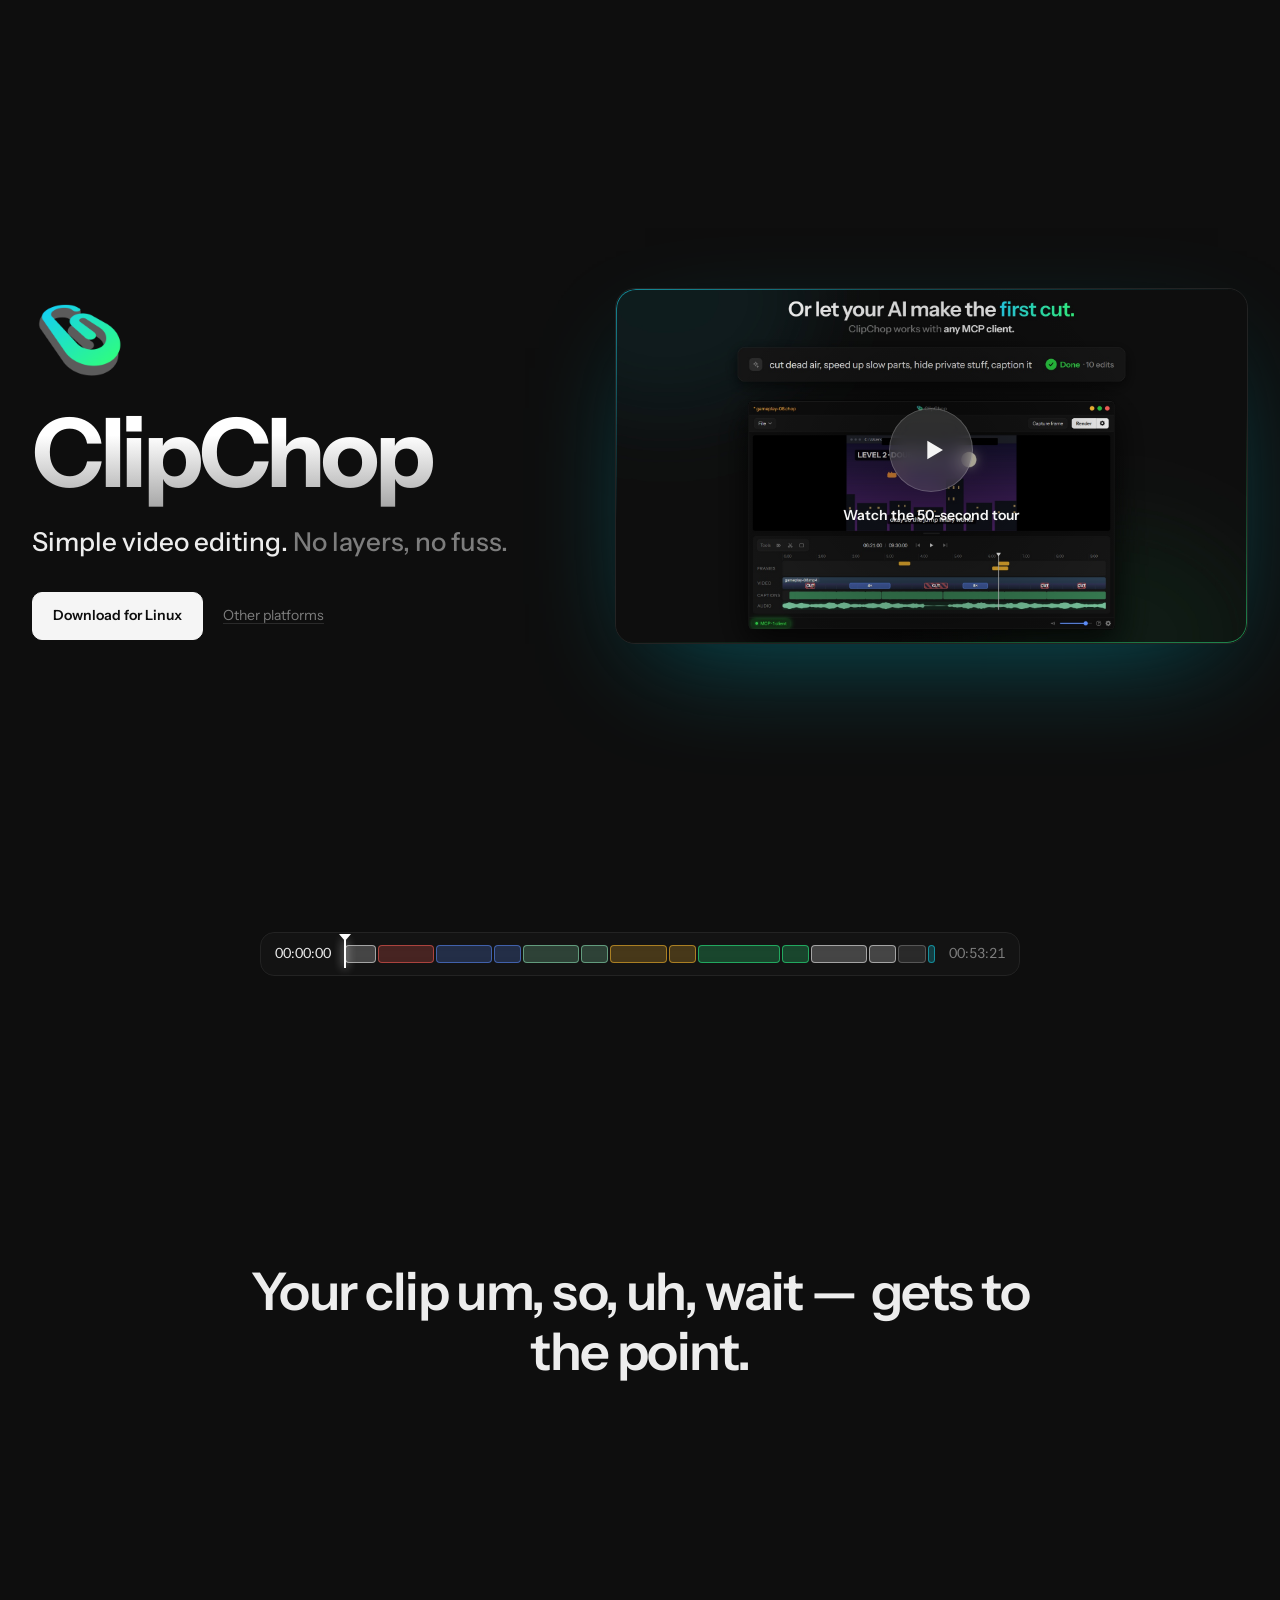
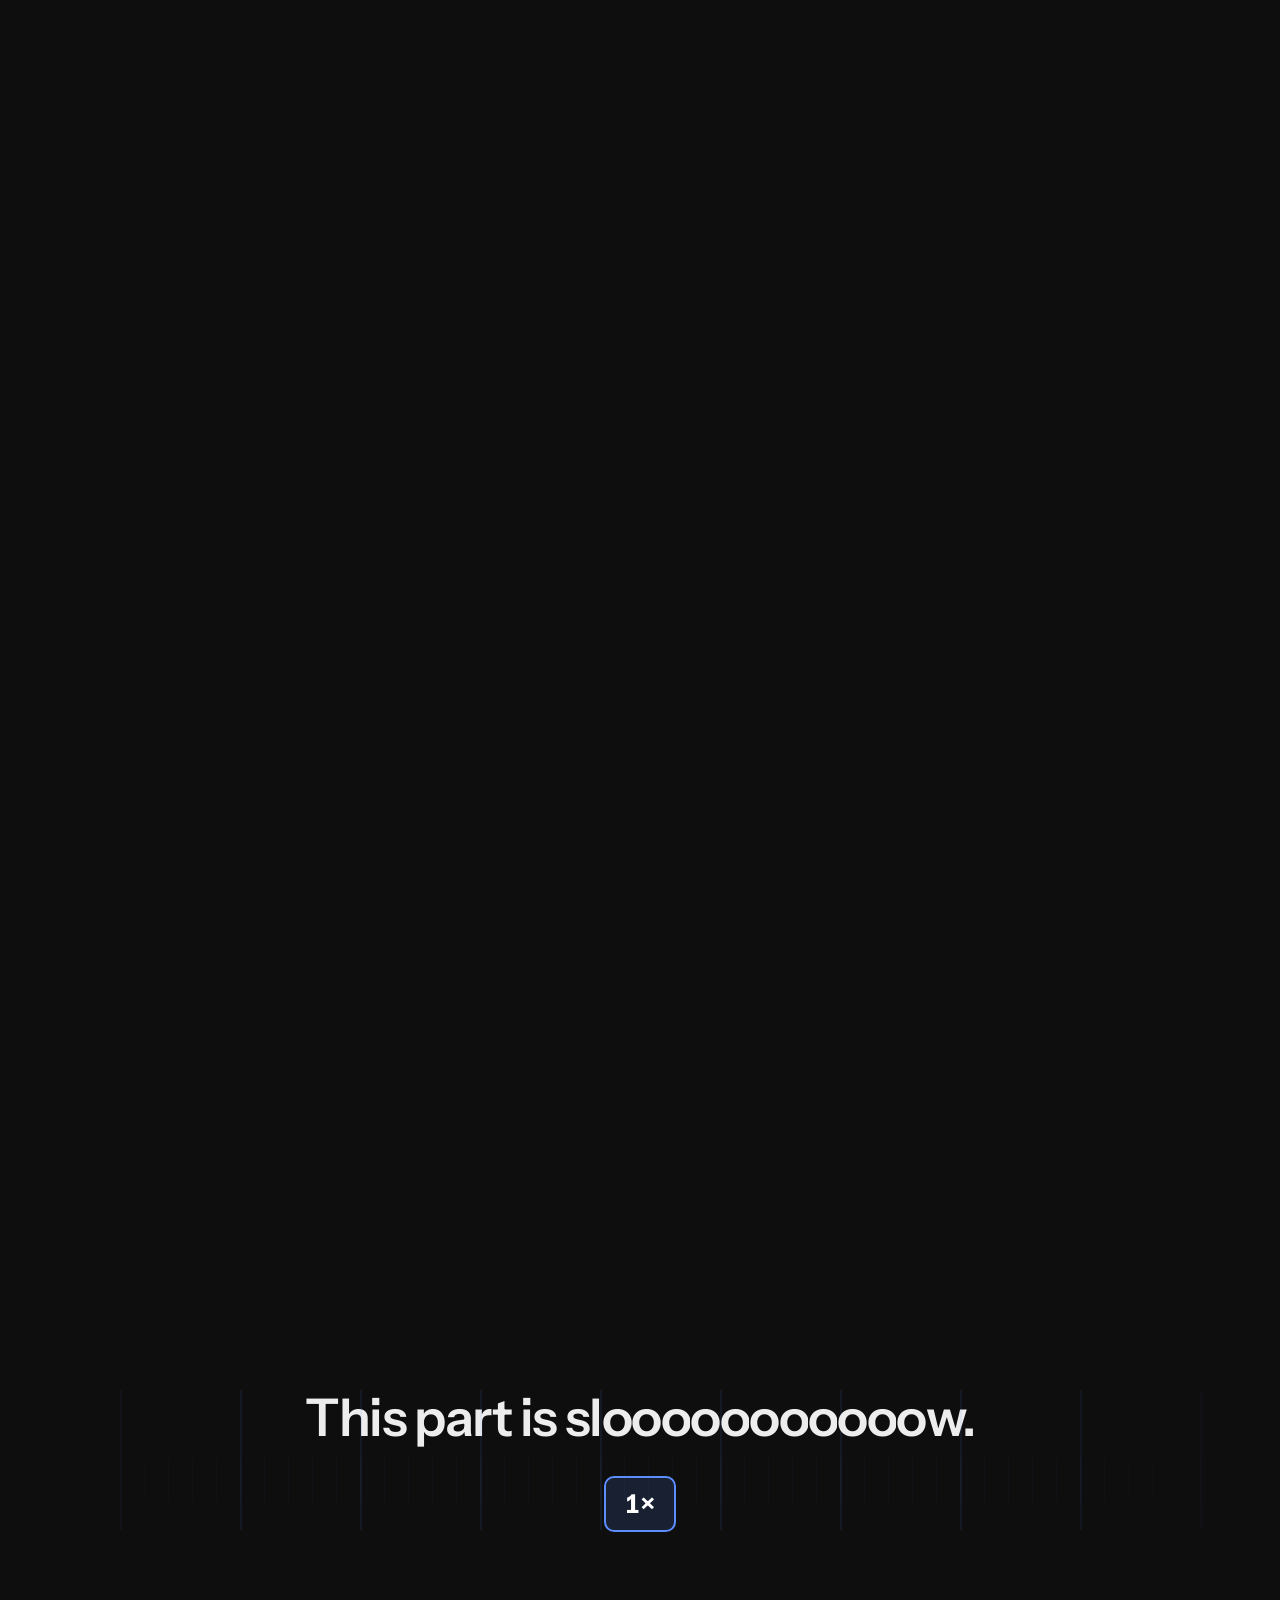
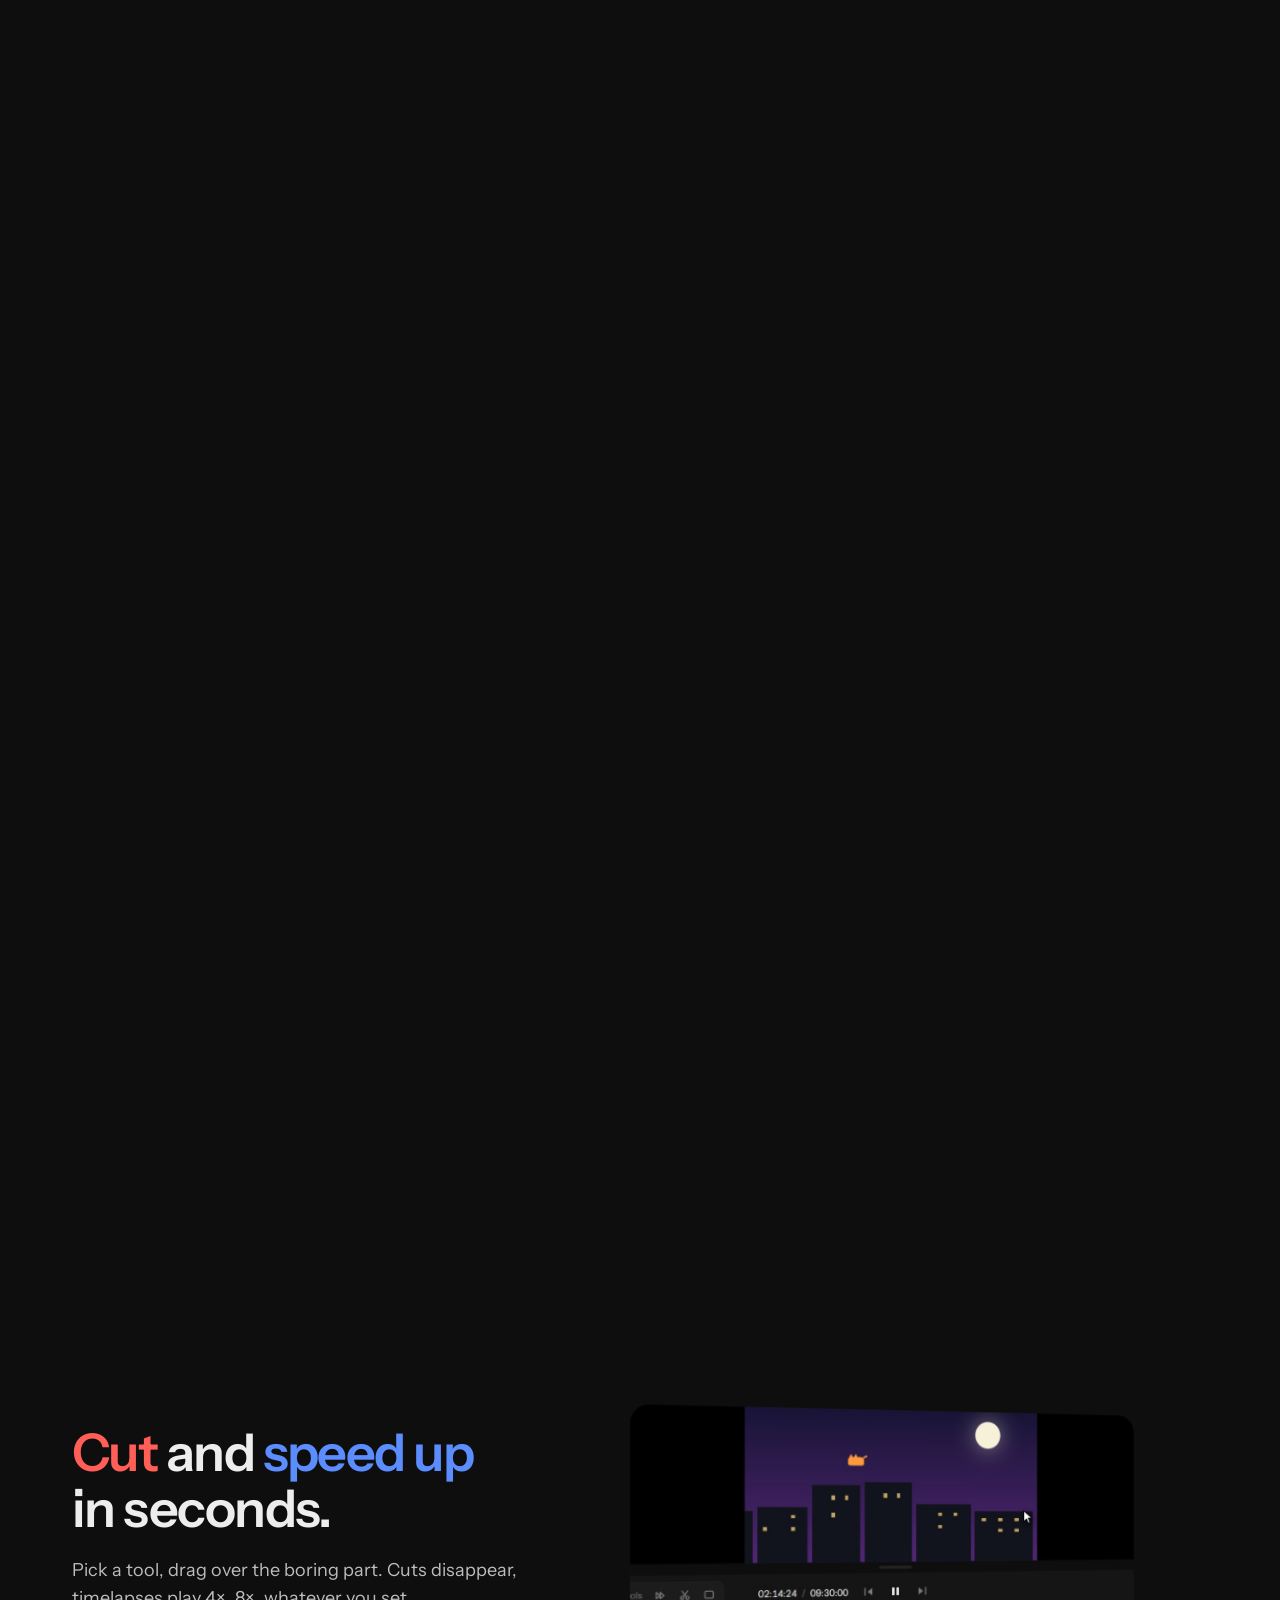
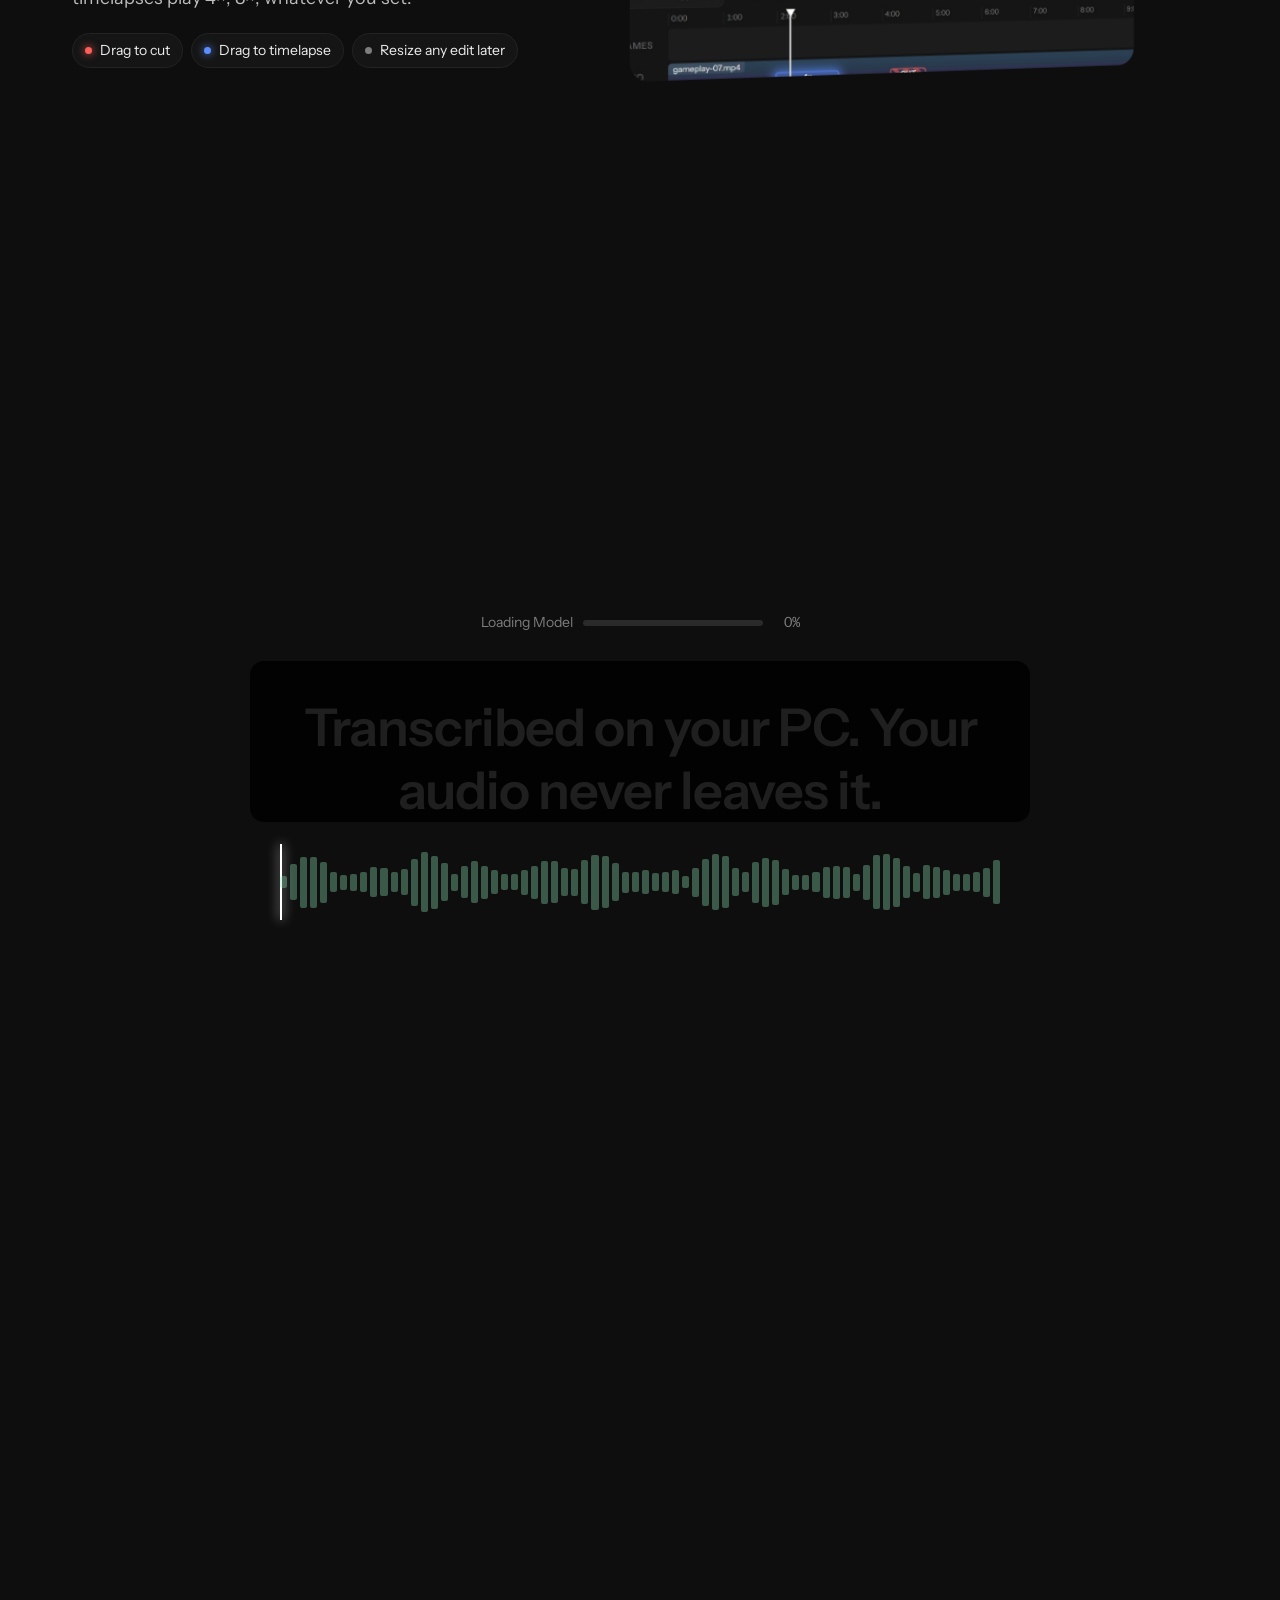
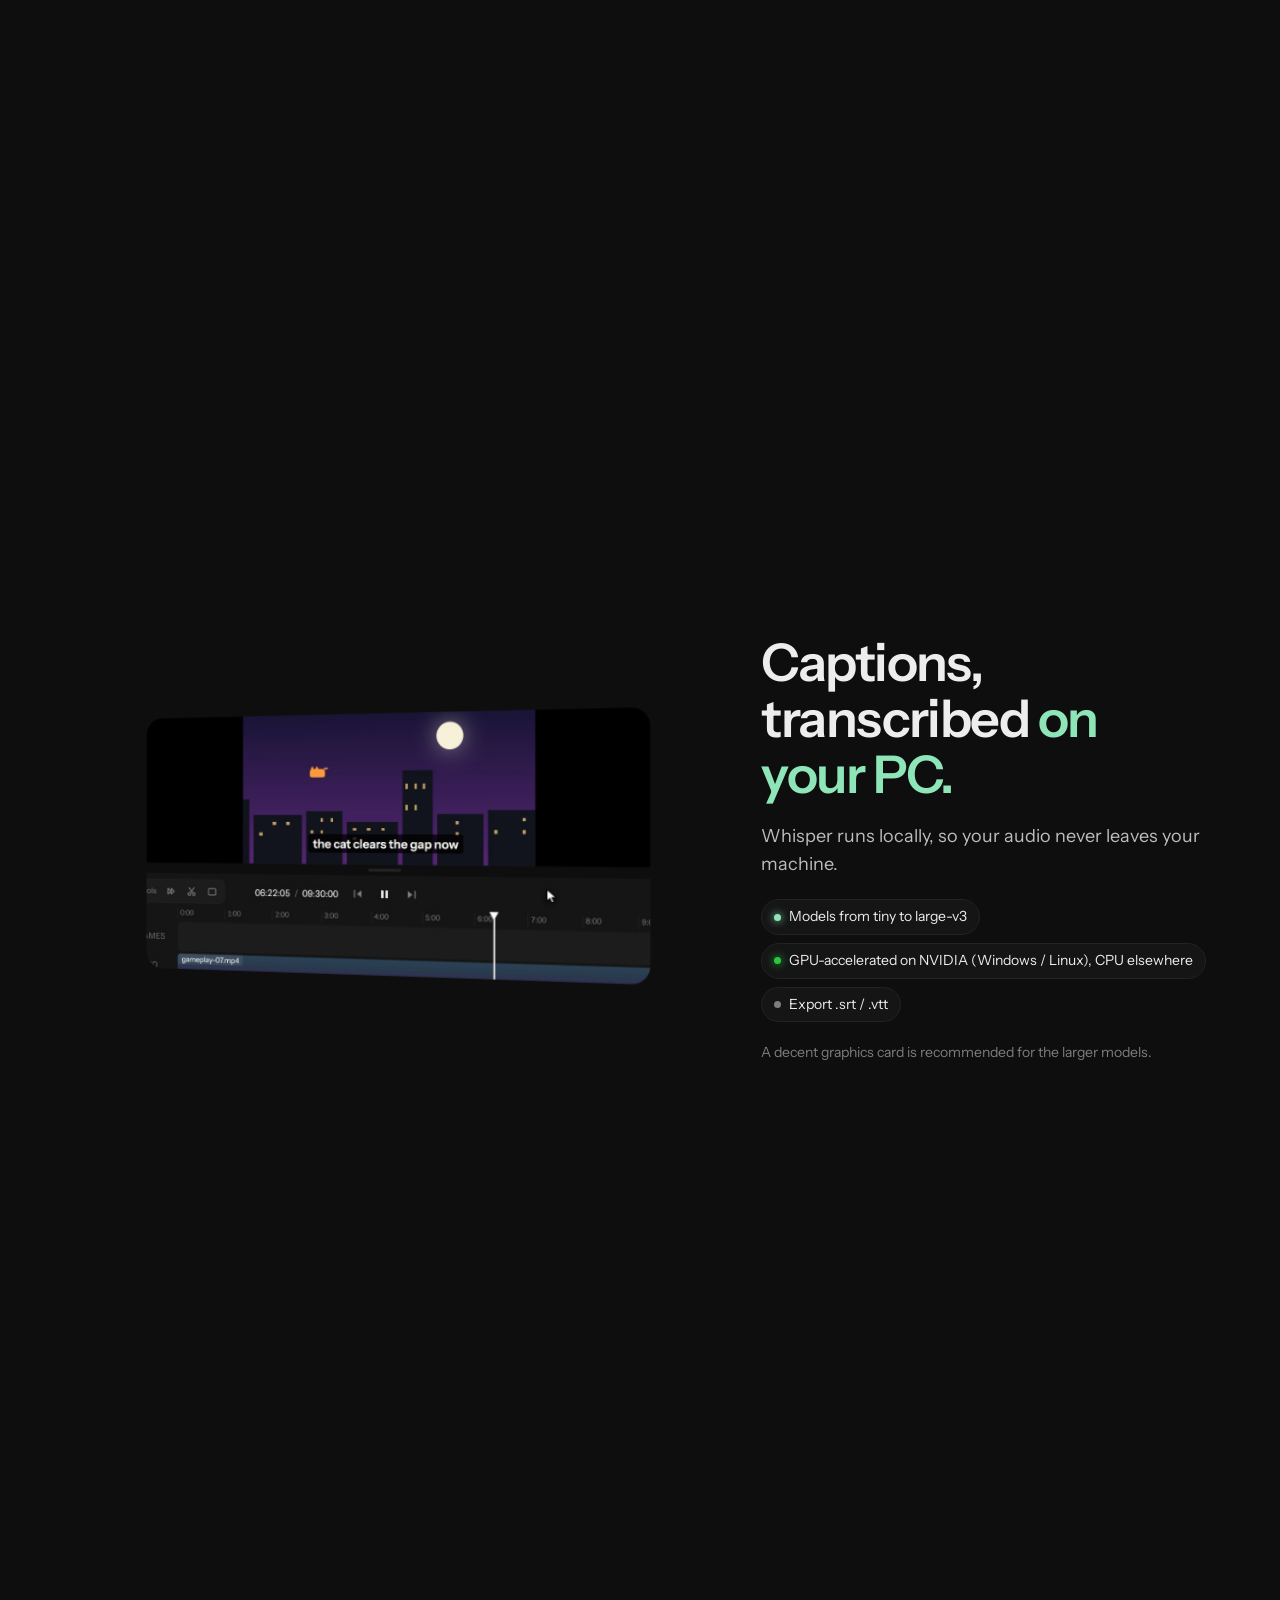
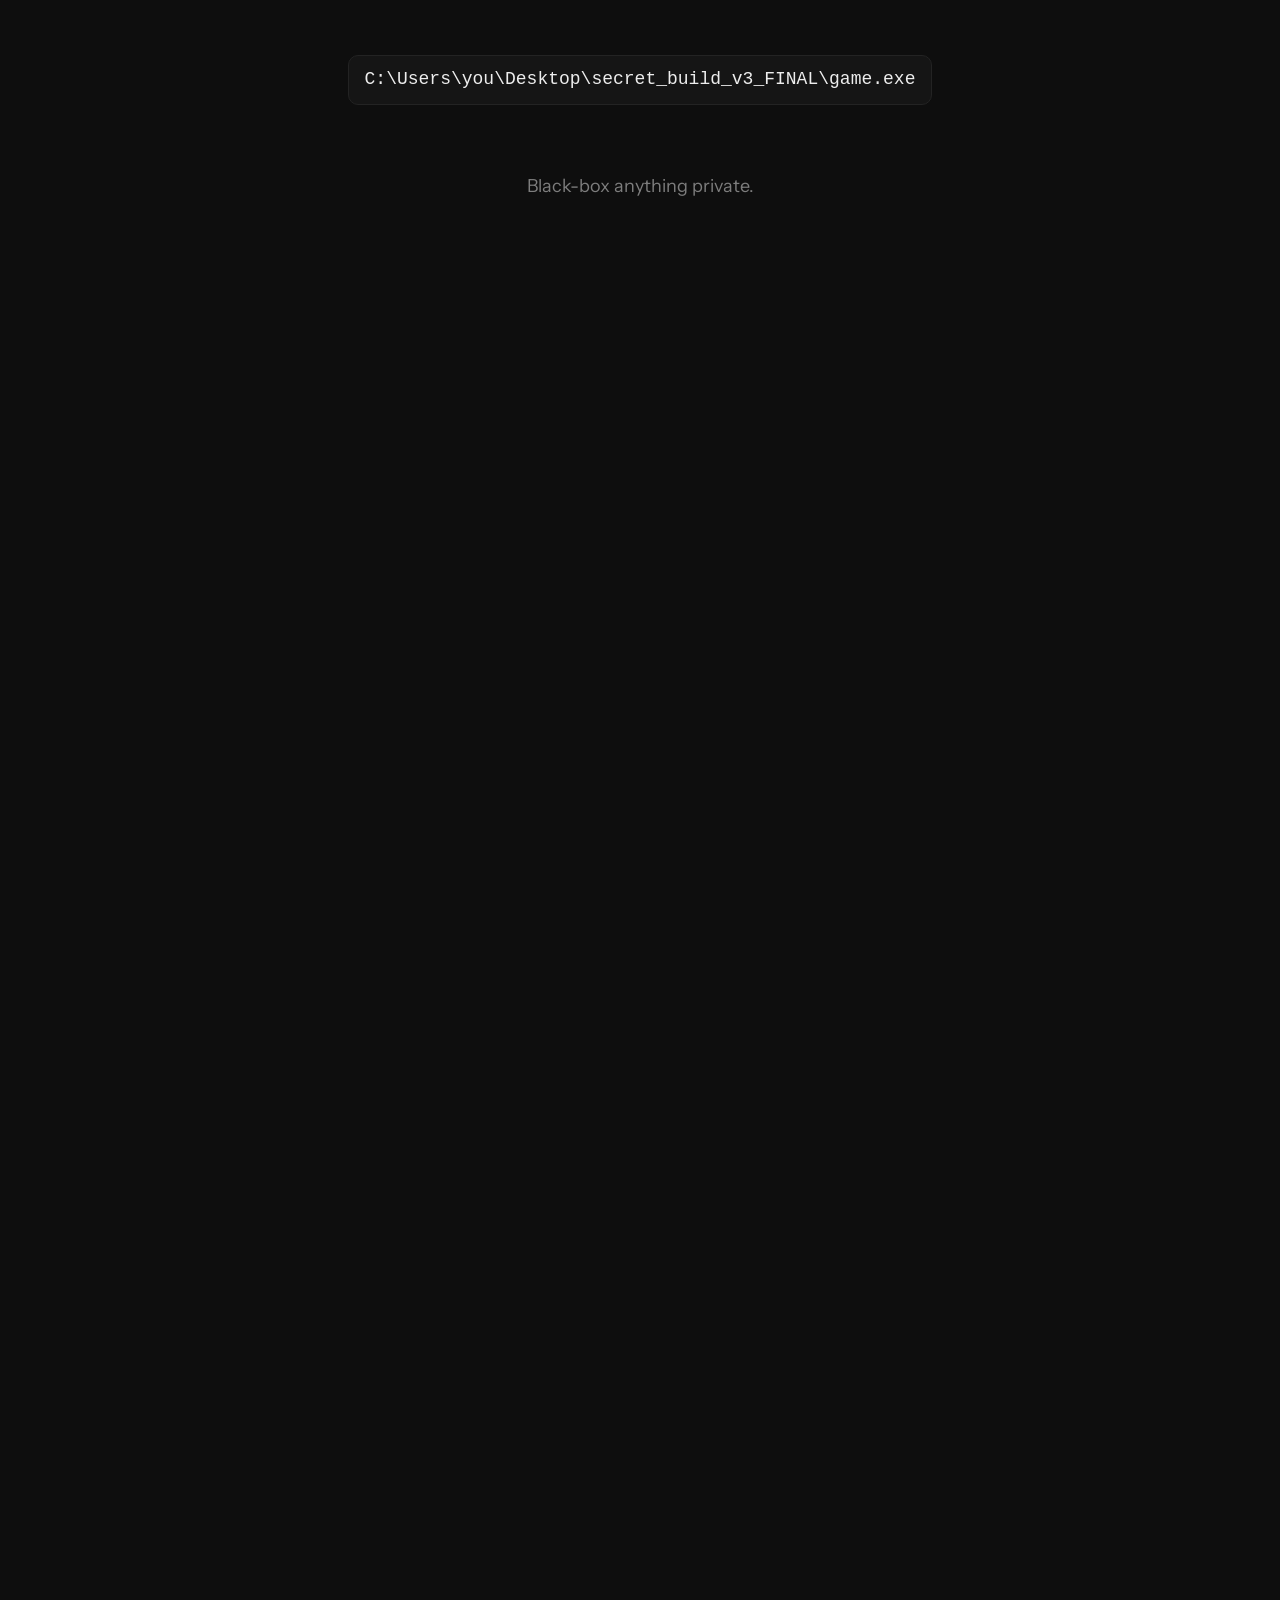
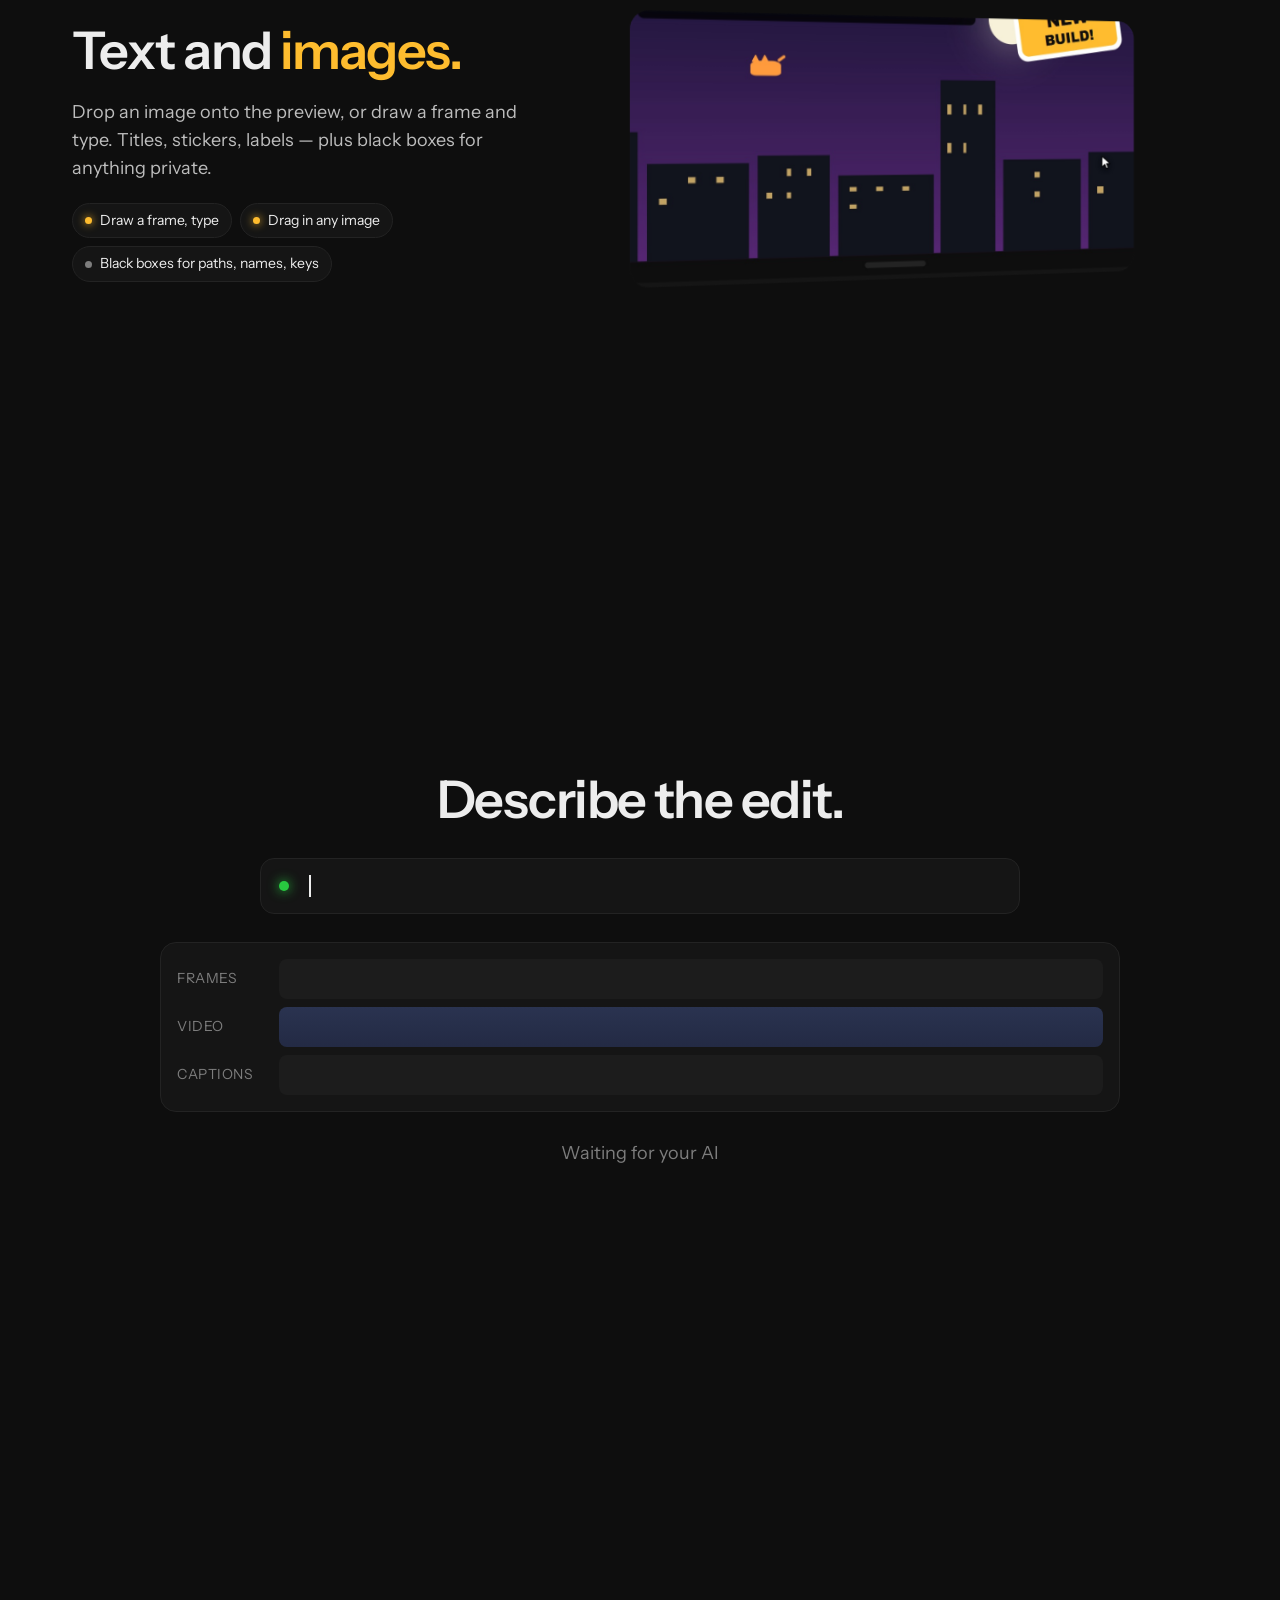
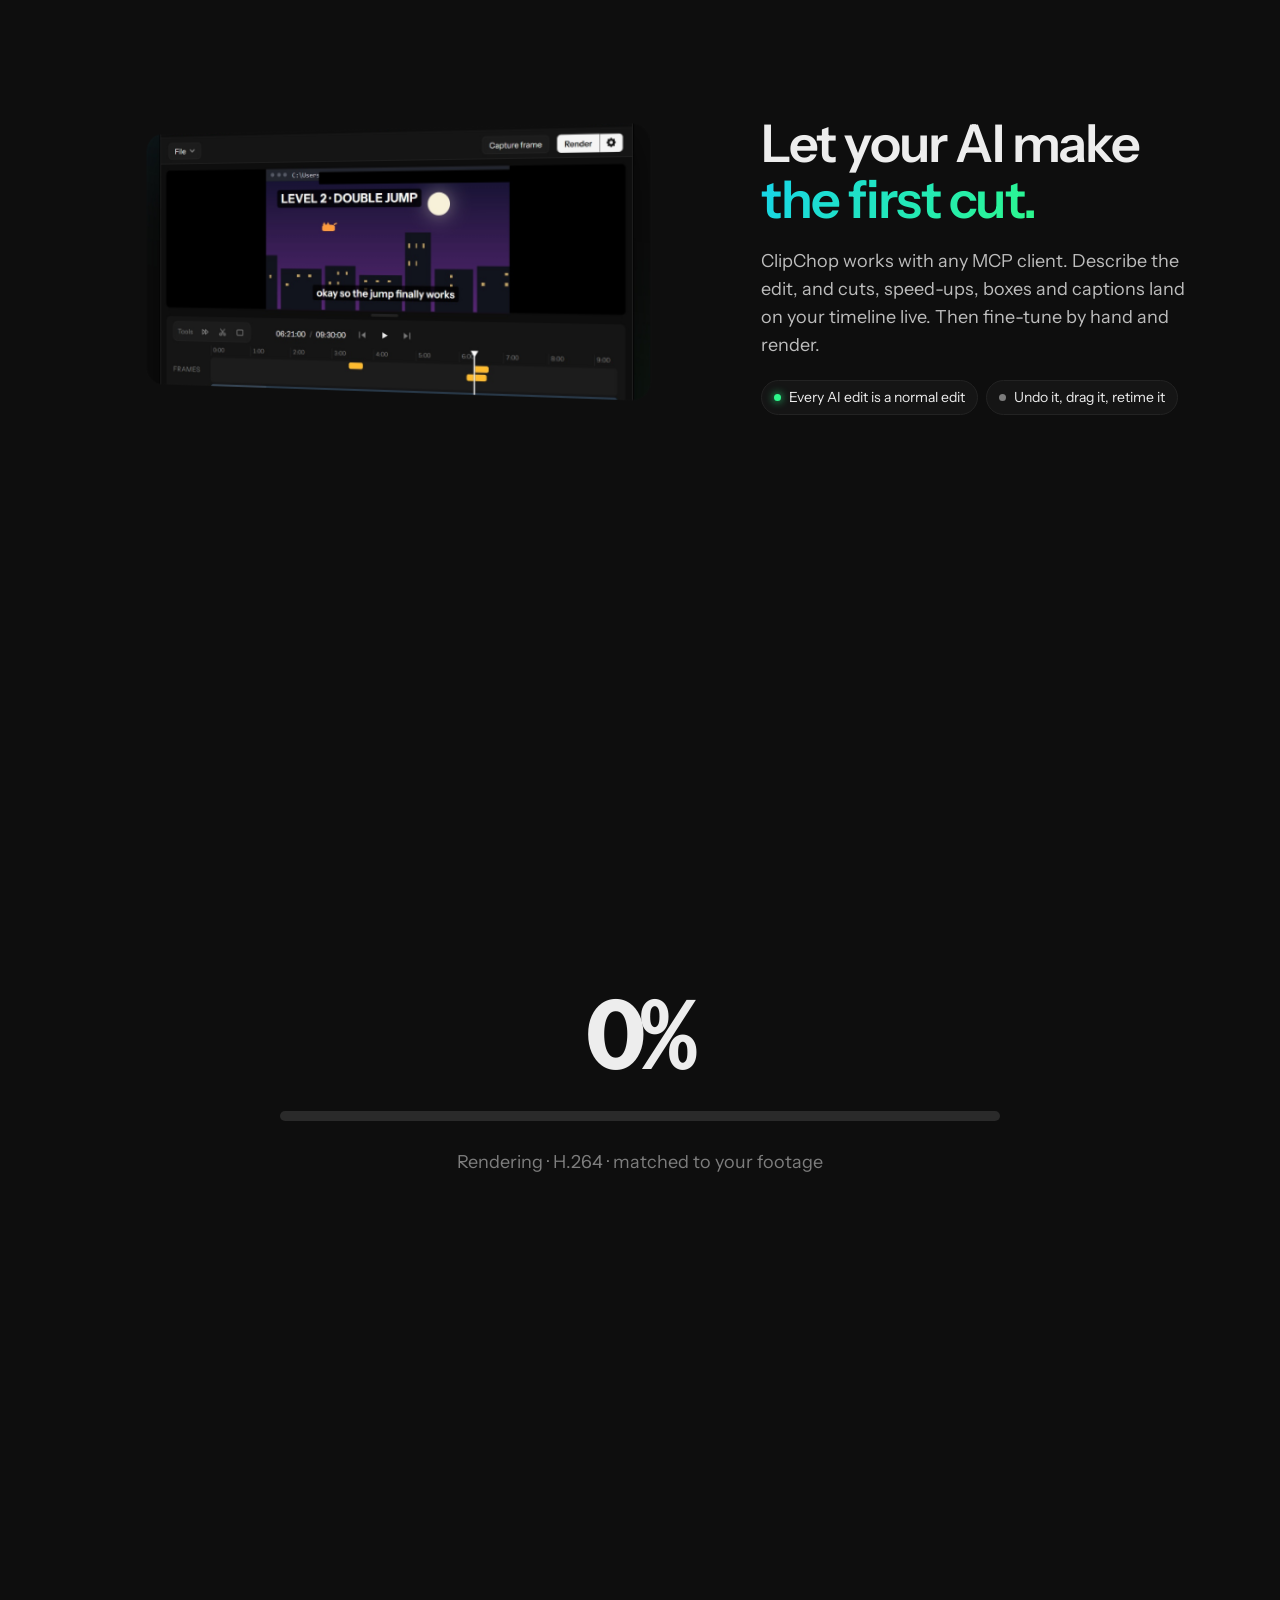
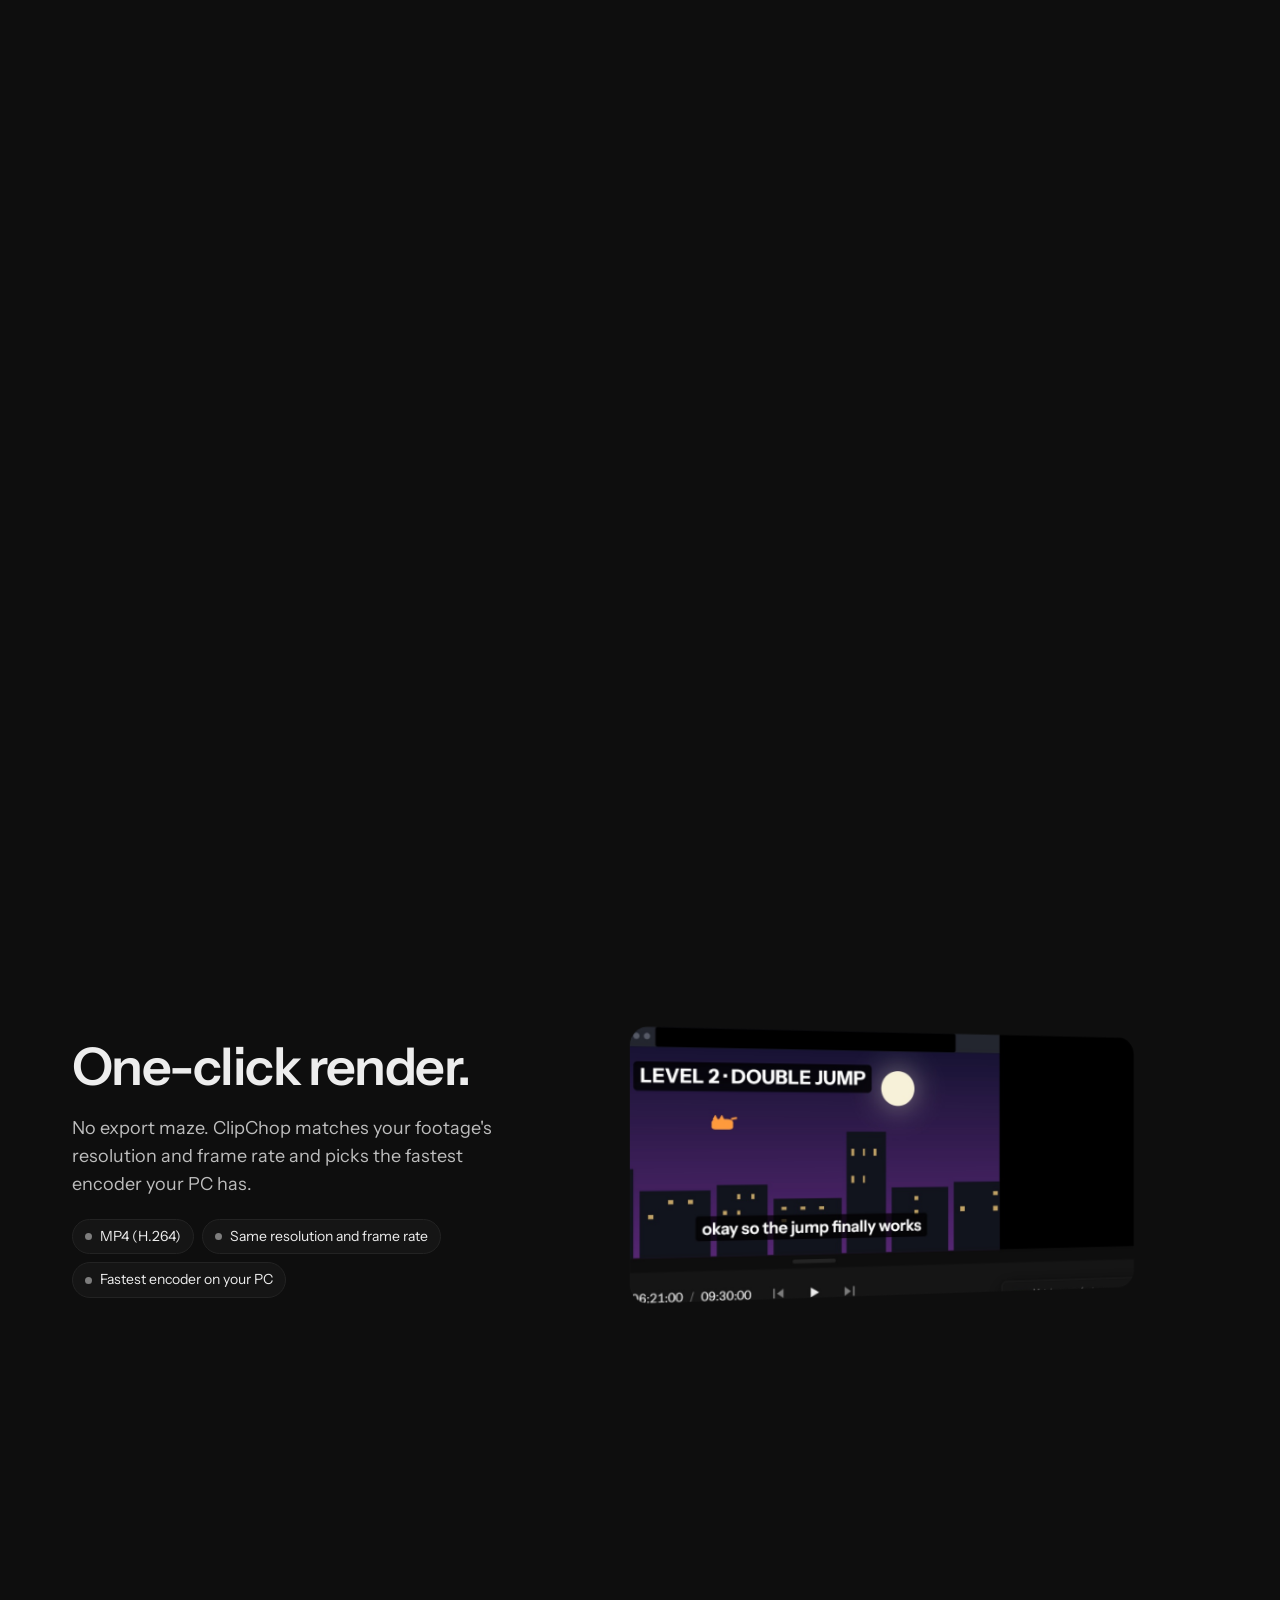
==== commit 379a34de: "remaining files from last commit" ====
--- a/index.html
+++ b/index.html
@@ -88,7 +88,6 @@
       </div>
       <figure class="loop-card" data-scroll>
         <video class="loop" muted loop playsinline preload="none" poster="assets/loops/cut-timelapse.jpg" aria-label="Dragging a red cut and a blue 4× timelapse onto the timeline; playback skips the cut and races through the timelapse.">
-          <source src="assets/loops/cut-timelapse.webm" type="video/webm">
           <source src="assets/loops/cut-timelapse.mp4" type="video/mp4">
         </video>
       </figure>
@@ -122,7 +121,6 @@
       </div>
       <figure class="loop-card" data-scroll>
         <video class="loop" muted loop playsinline preload="none" poster="assets/loops/captions.jpg" aria-label="Clicking Generate captions; the model loads, transcription runs, and captions appear on the timeline.">
-          <source src="assets/loops/captions.webm" type="video/webm">
           <source src="assets/loops/captions.mp4" type="video/mp4">
         </video>
       </figure>
@@ -157,7 +155,6 @@
       </div>
       <figure class="loop-card" data-scroll>
         <video class="loop" muted loop playsinline preload="none" poster="assets/loops/text-images.jpg" aria-label="Drawing a black box over a private folder path, then adding a title and dropping a sticker image onto the preview.">
-          <source src="assets/loops/text-images.webm" type="video/webm">
           <source src="assets/loops/text-images.mp4" type="video/mp4">
         </video>
       </figure>
@@ -217,7 +214,6 @@
       </div>
       <figure class="loop-card" data-scroll>
         <video class="loop" muted loop playsinline preload="none" poster="assets/loops/mcp-tweak-render.jpg" aria-label="An AI assistant adds cuts, timelapses, black boxes and captions to the timeline; the user stretches a cut, moves a box and renders.">
-          <source src="assets/loops/mcp-tweak-render.webm" type="video/webm">
           <source src="assets/loops/mcp-tweak-render.mp4" type="video/mp4">
         </video>
       </figure>
@@ -245,7 +241,6 @@
       </div>
       <figure class="loop-card" data-scroll>
         <video class="loop" muted loop playsinline preload="none" poster="assets/loops/render.jpg" aria-label="Clicking Render; a progress bar fills and the finished MP4 is ready.">
-          <source src="assets/loops/render.webm" type="video/webm">
           <source src="assets/loops/render.mp4" type="video/mp4">
         </video>
       </figure>
--- a/styles.css
+++ b/styles.css
@@ -54,7 +54,7 @@
   --fs-2: 18px;
   --fs-3: 26px;
   --fs-4: 52px;
-  --fs-5: 112px;
+  --fs-5: 96px;
 
   --gutter: 32px;
   --max: 1200px;
@@ -279,6 +279,10 @@
 /* The app's wavy letter effect (src/app.css .wavy-char). */
 .wavy-char {
   display: inline-block;
+  /* Room for glyph overhang (tight tracking pushes the last "p" past its box,
+     and background-clip: text would crop it). */
+  padding: 0 0.1em 0.12em;
+  margin: 0 -0.1em -0.12em;
   background-clip: text;
   animation: wavy 4.2s ease-in-out infinite;
   animation-delay: calc(1.2s + var(--i) * 0.07s);
@@ -313,12 +317,55 @@
   }
 }
 
-/* Video card tips back flat as it scrolls toward the middle of the screen. */
+/* Stacked (mobile/tablet): the video card tips back flat as it scrolls toward
+   the middle of the screen. */
 .hero-video {
   --t: clamp(0, (0.5 - var(--p, 0)) / 0.3, 1);
   margin: 9vh auto 0;
   max-width: var(--max);
   perspective: 1600px;
+}
+
+/* Desktop: text left, video right, one screen tall. The card swings in on
+   load, then tips away as the hero scrolls off. */
+@media (min-width: 1100px) {
+  .hero {
+    display: grid;
+    grid-template-columns: minmax(0, 1fr) minmax(0, 1.2fr);
+    align-items: center;
+    gap: 56px;
+    max-width: 1440px;
+    min-height: 100vh;
+    min-height: 100svh;
+    margin: 0 auto;
+    padding: 96px var(--gutter) 64px;
+    text-align: left;
+  }
+  .hero-text,
+  .dl-block {
+    align-items: flex-start;
+  }
+  .dl-block {
+    flex-direction: row;
+    align-items: center;
+    gap: 20px;
+  }
+  .hero-video {
+    --t: 0;
+    --o: clamp(0, (var(--p, 0) - 0.5) / 0.4, 1);
+    margin: 0;
+    animation: card-in 1.3s 0.2s var(--ease-out) both;
+  }
+  .hero-video .video-card {
+    transform-origin: 0% 50%;
+    transform: rotateY(calc(var(--o) * -16deg)) rotateX(calc(var(--o) * 8deg)) scale(calc(1 - var(--o) * 0.08));
+  }
+}
+@keyframes card-in {
+  from {
+    opacity: 0;
+    transform: perspective(1600px) translateX(80px) rotateY(-28deg);
+  }
 }
 .video-card {
   position: relative;
@@ -384,6 +431,40 @@
   display: none;
 }
 
+/* Launch video in focus (main.js moves the card to <body> and flies it). */
+.video-card.focus {
+  position: fixed;
+  z-index: 91;
+  margin: 0;
+  transform: none;
+  transform-origin: 0 0;
+  box-shadow:
+    0 40px 160px -30px color-mix(in srgb, var(--cyan) 40%, transparent),
+    0 30px 100px -20px #000;
+}
+.video-ph {
+  visibility: hidden;
+}
+.video-scrim {
+  position: fixed;
+  inset: 0;
+  z-index: 90;
+  background: rgb(0 0 0 / 0.78);
+  backdrop-filter: blur(8px);
+  opacity: 0;
+  pointer-events: none;
+  cursor: zoom-out;
+  transition: opacity 0.5s var(--ease);
+}
+.video-scrim.on {
+  opacity: 1;
+  pointer-events: auto;
+}
+.scroll-locked,
+.scroll-locked body {
+  overflow: hidden;
+}
+
 /* ---- Pinned scenes ---- */
 .scene.pin {
   height: 190vh;
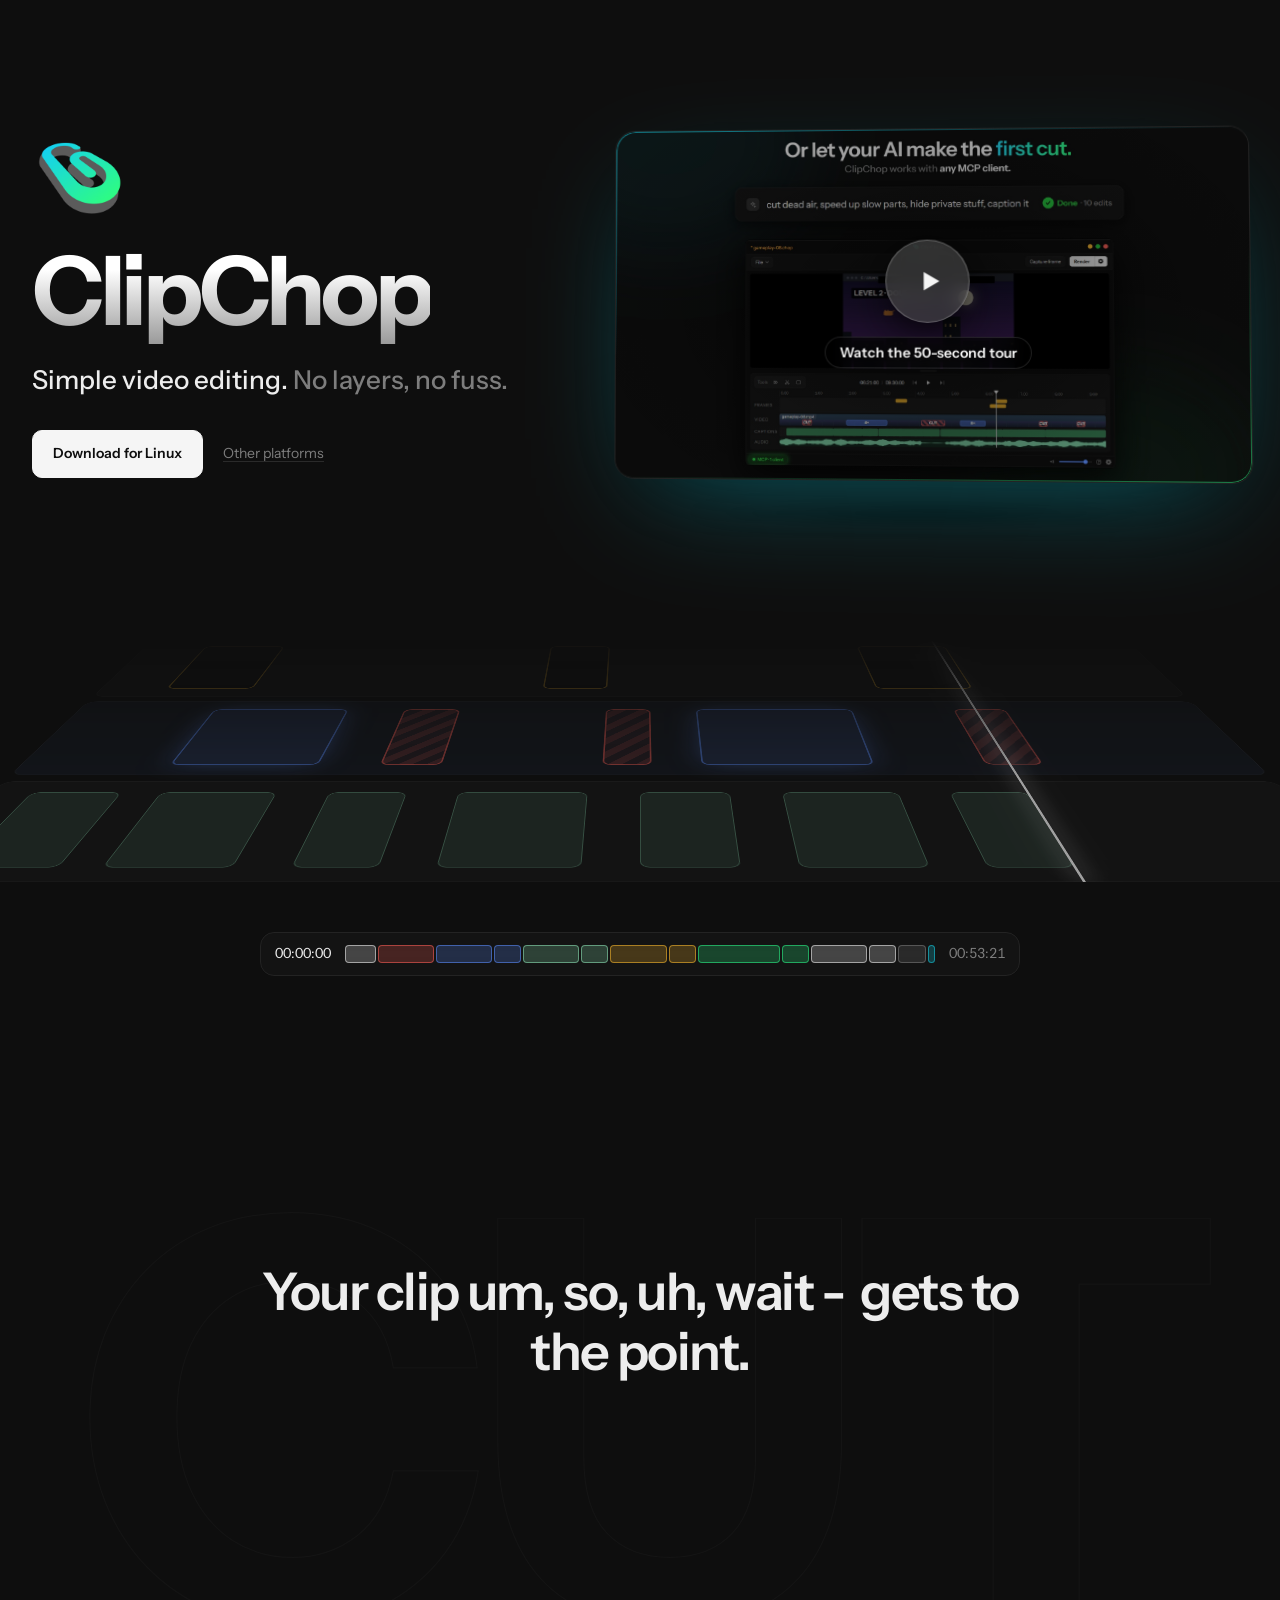
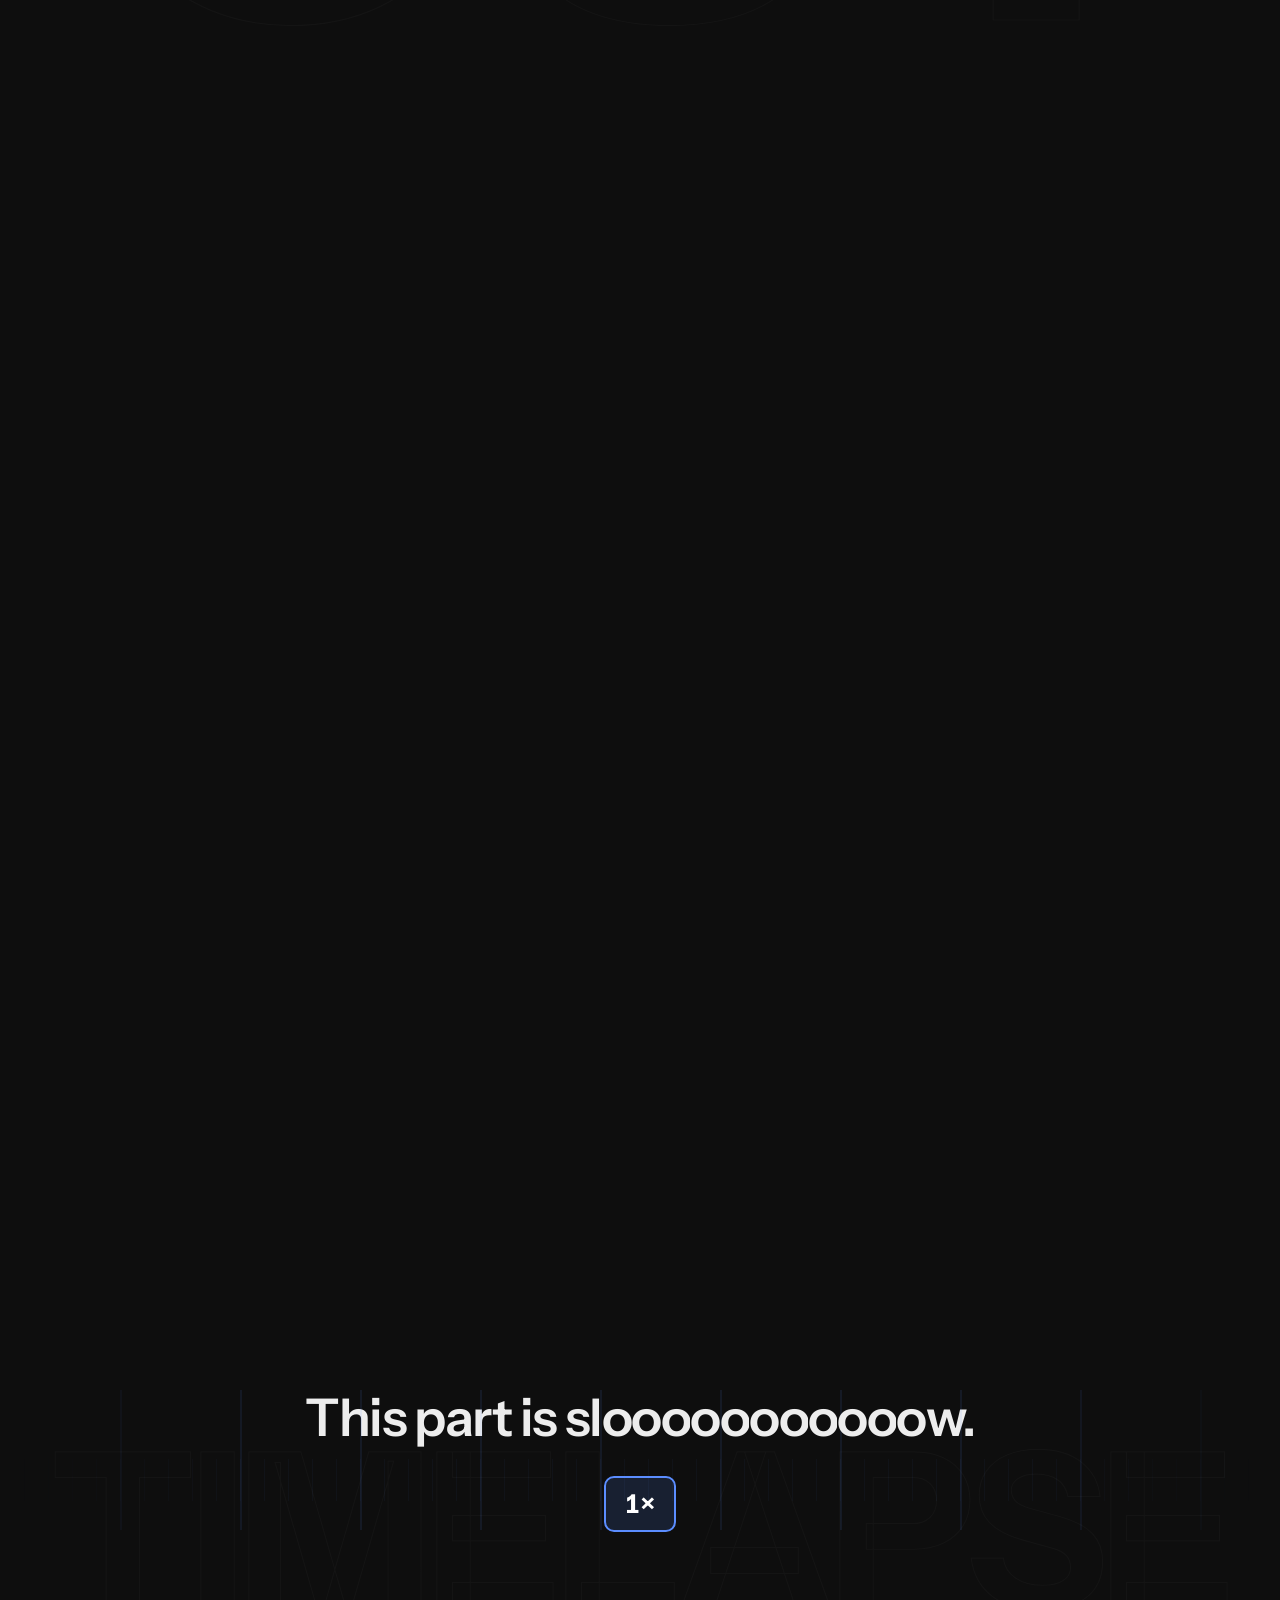
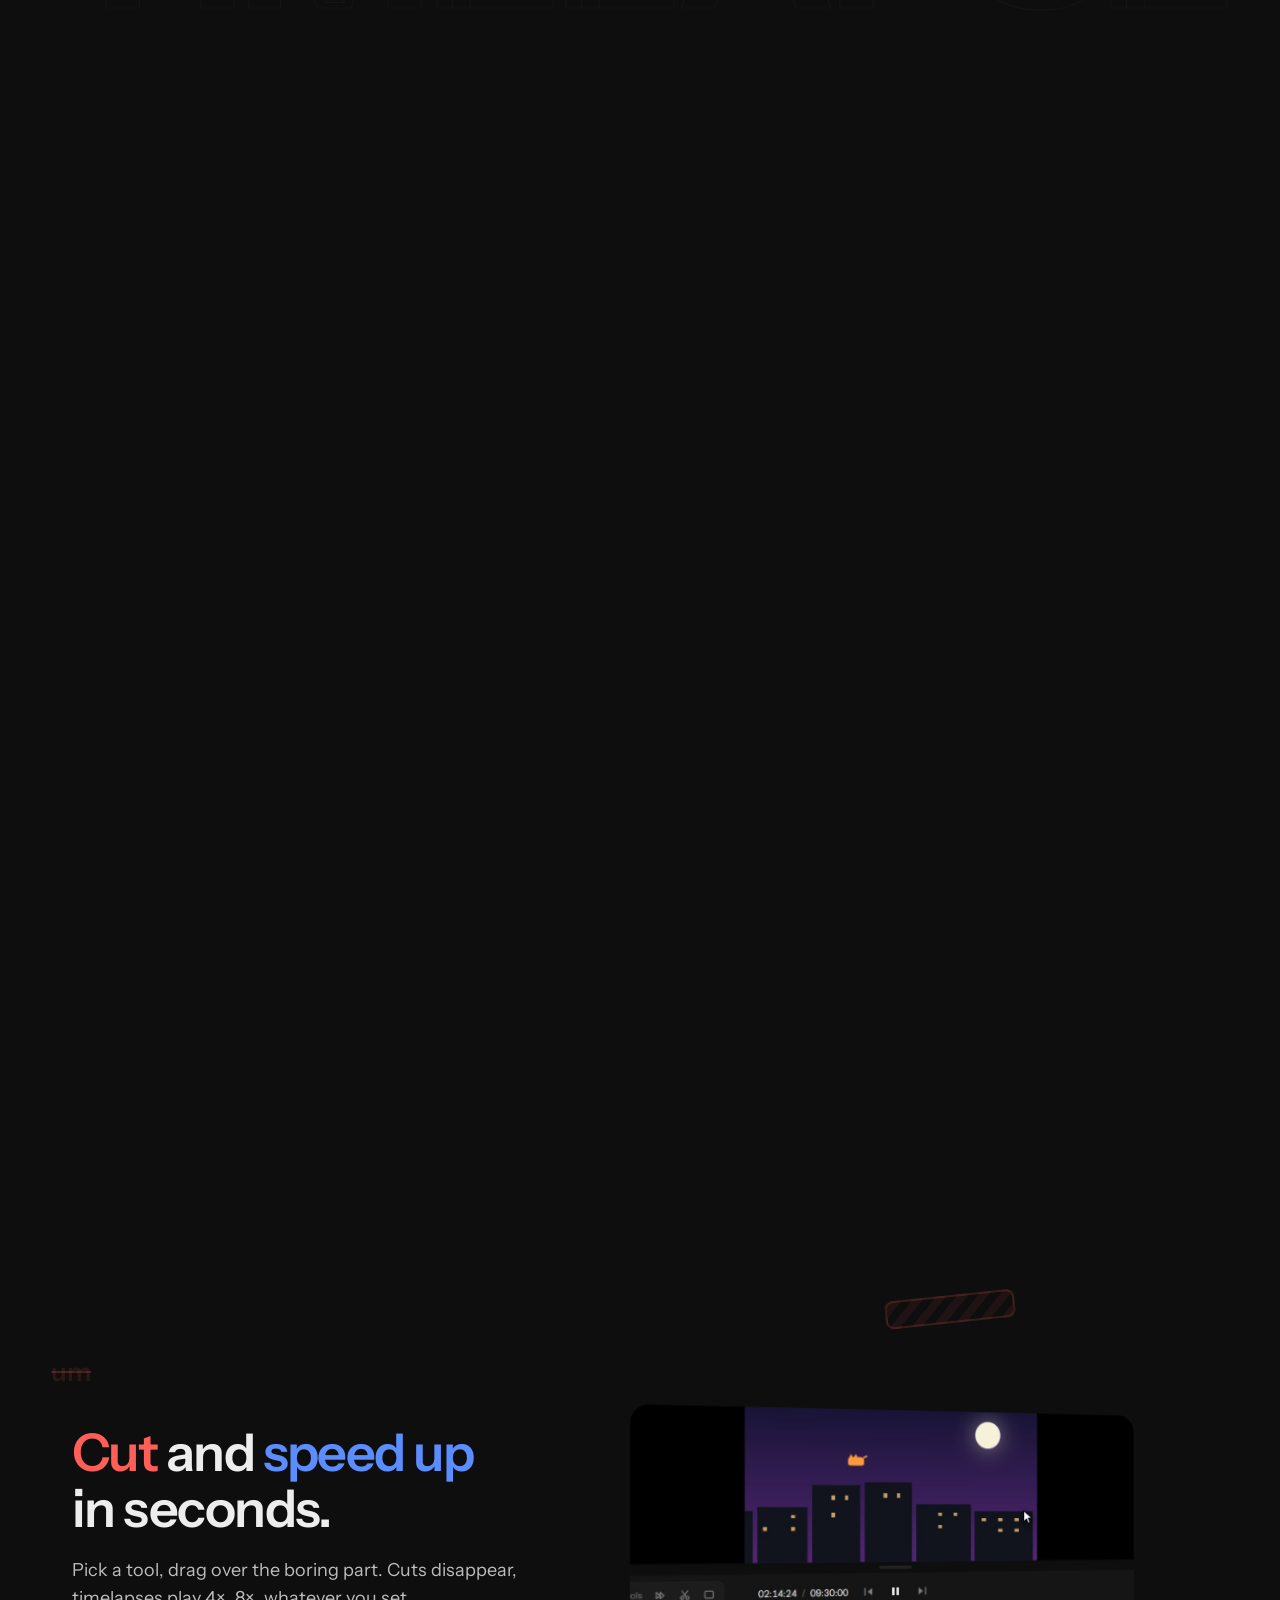
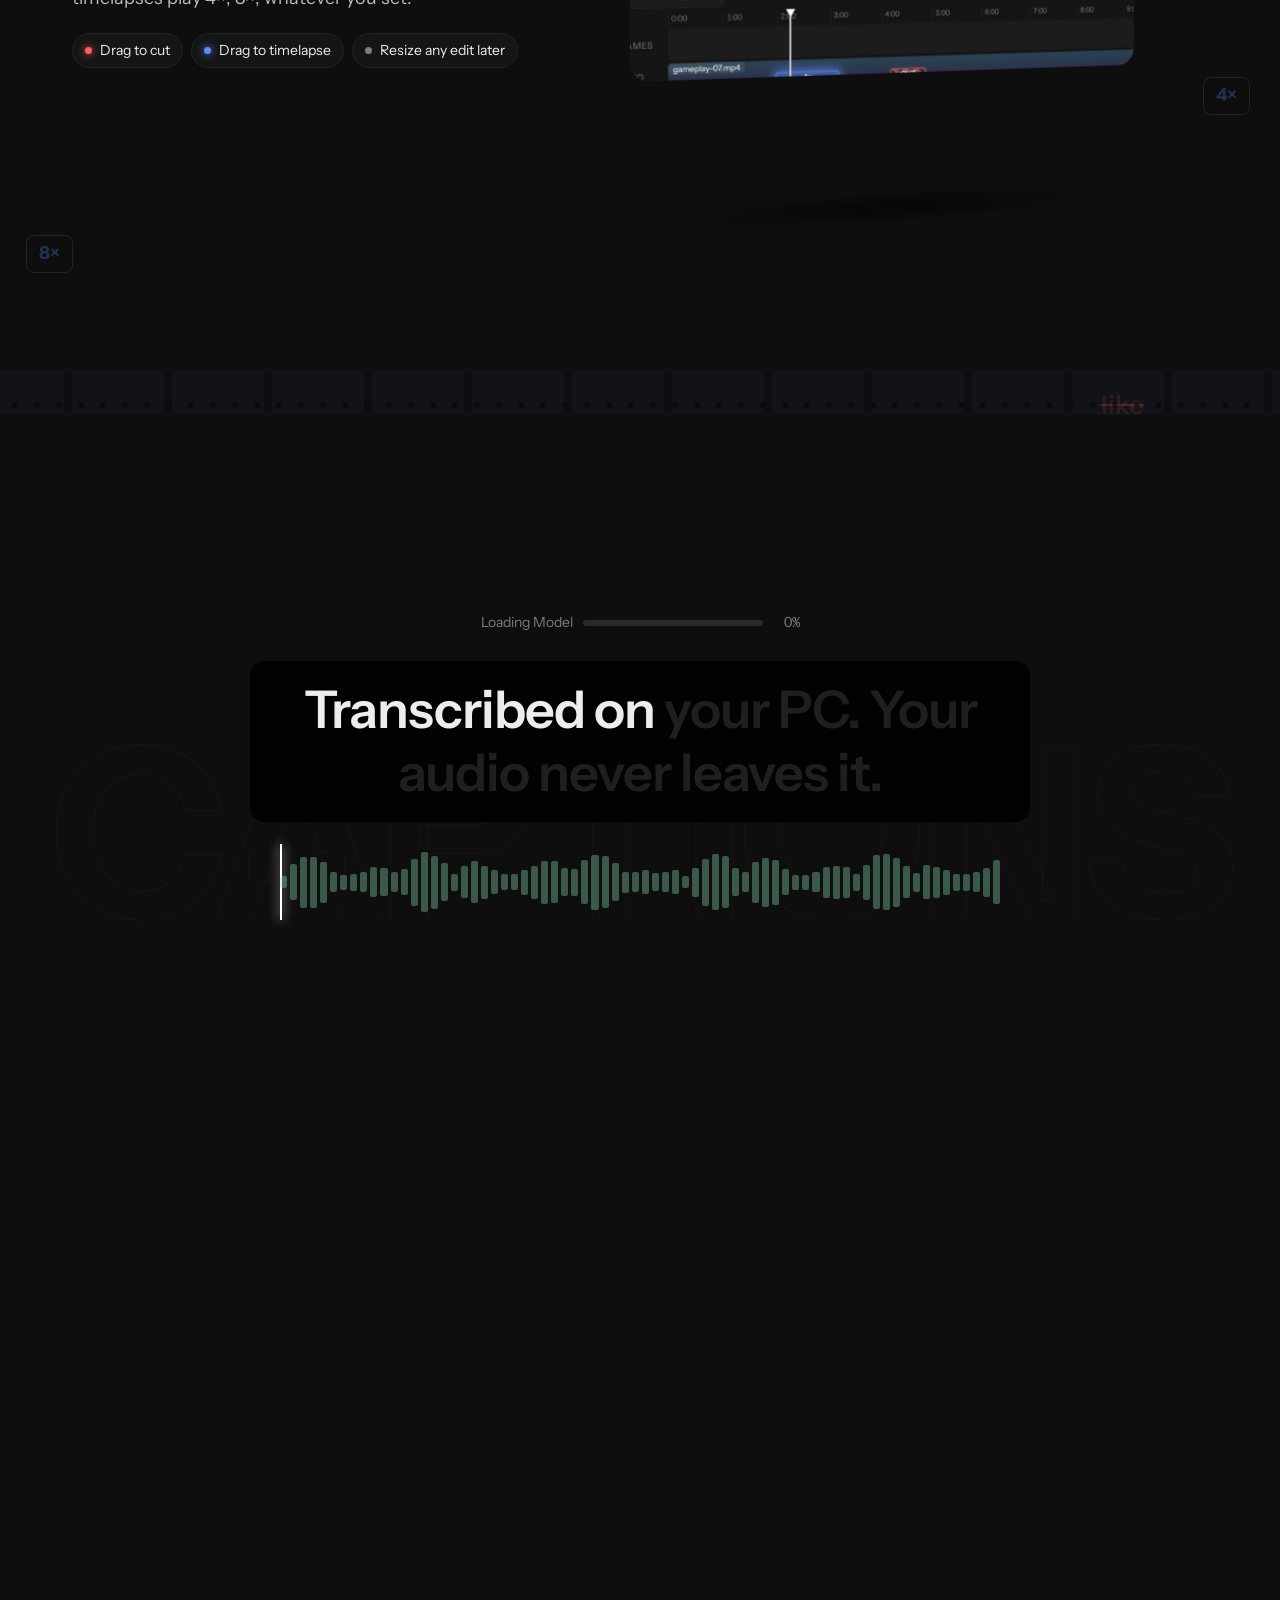
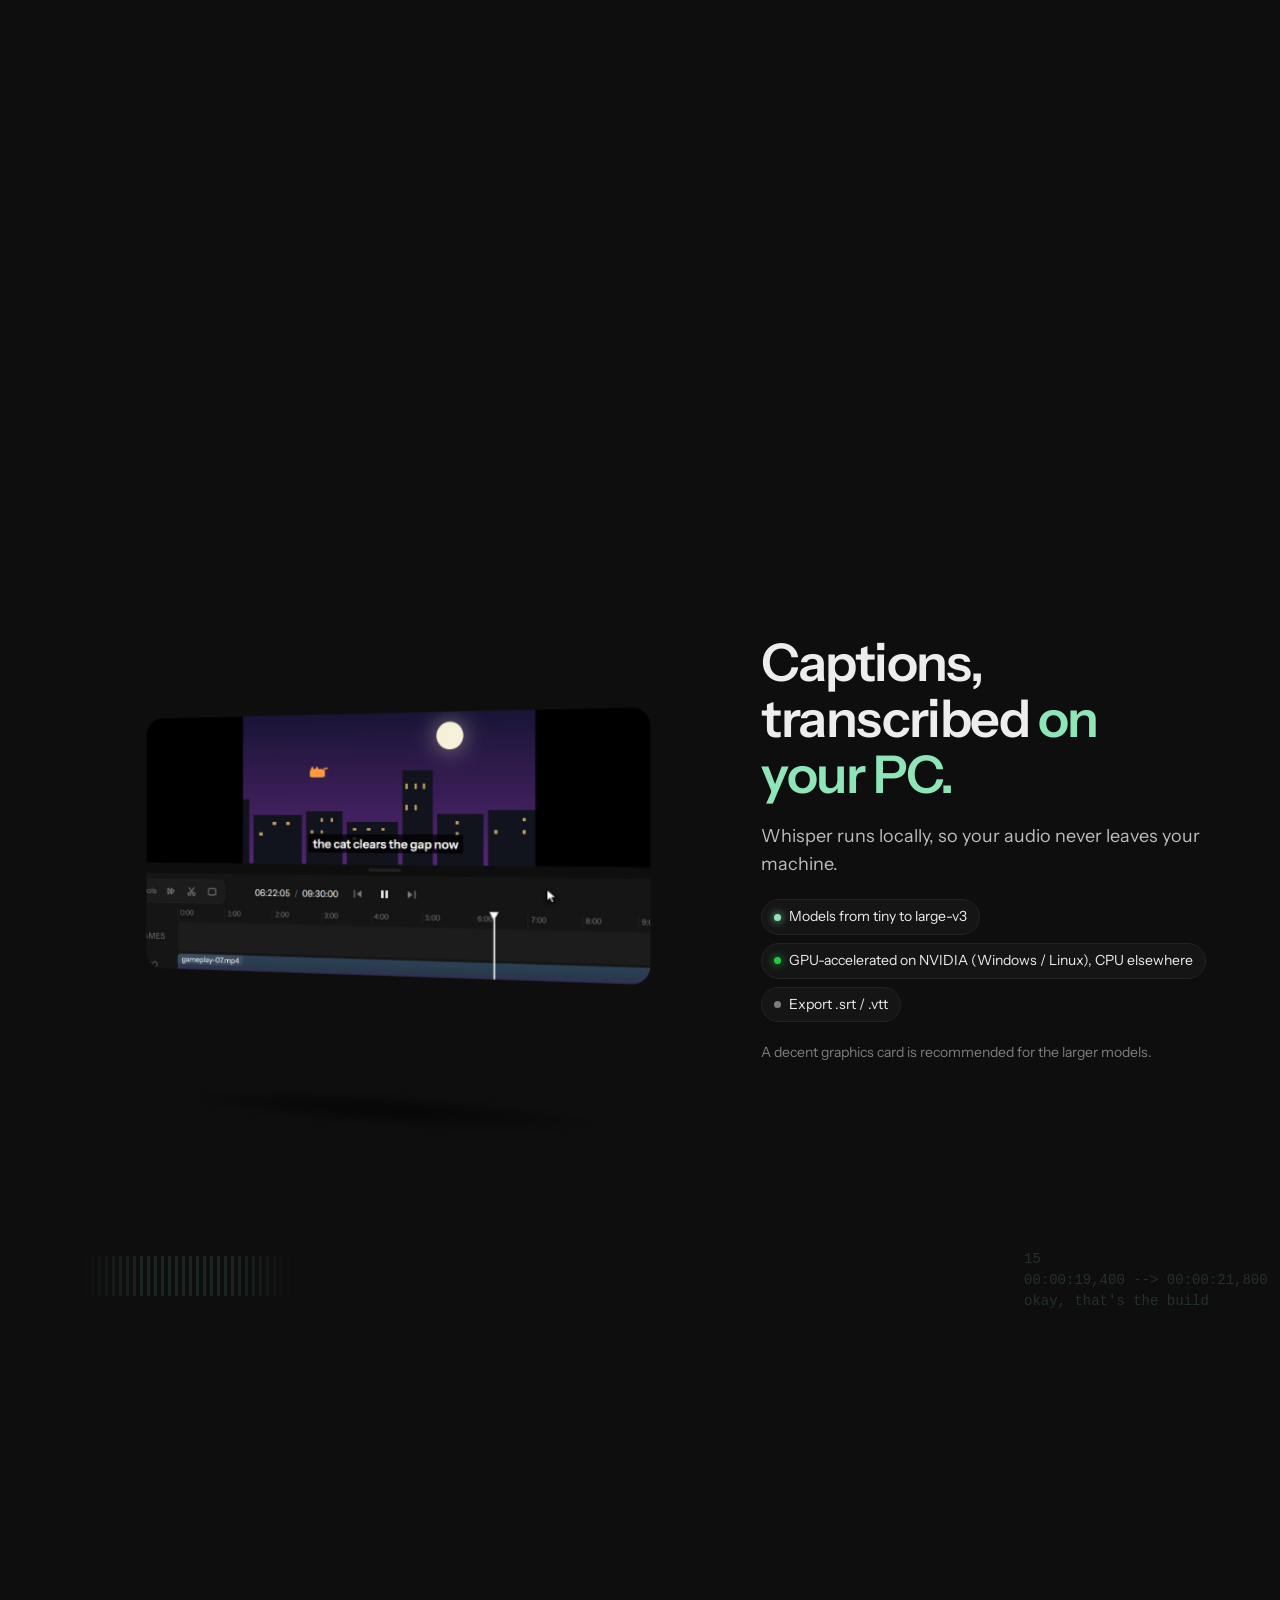
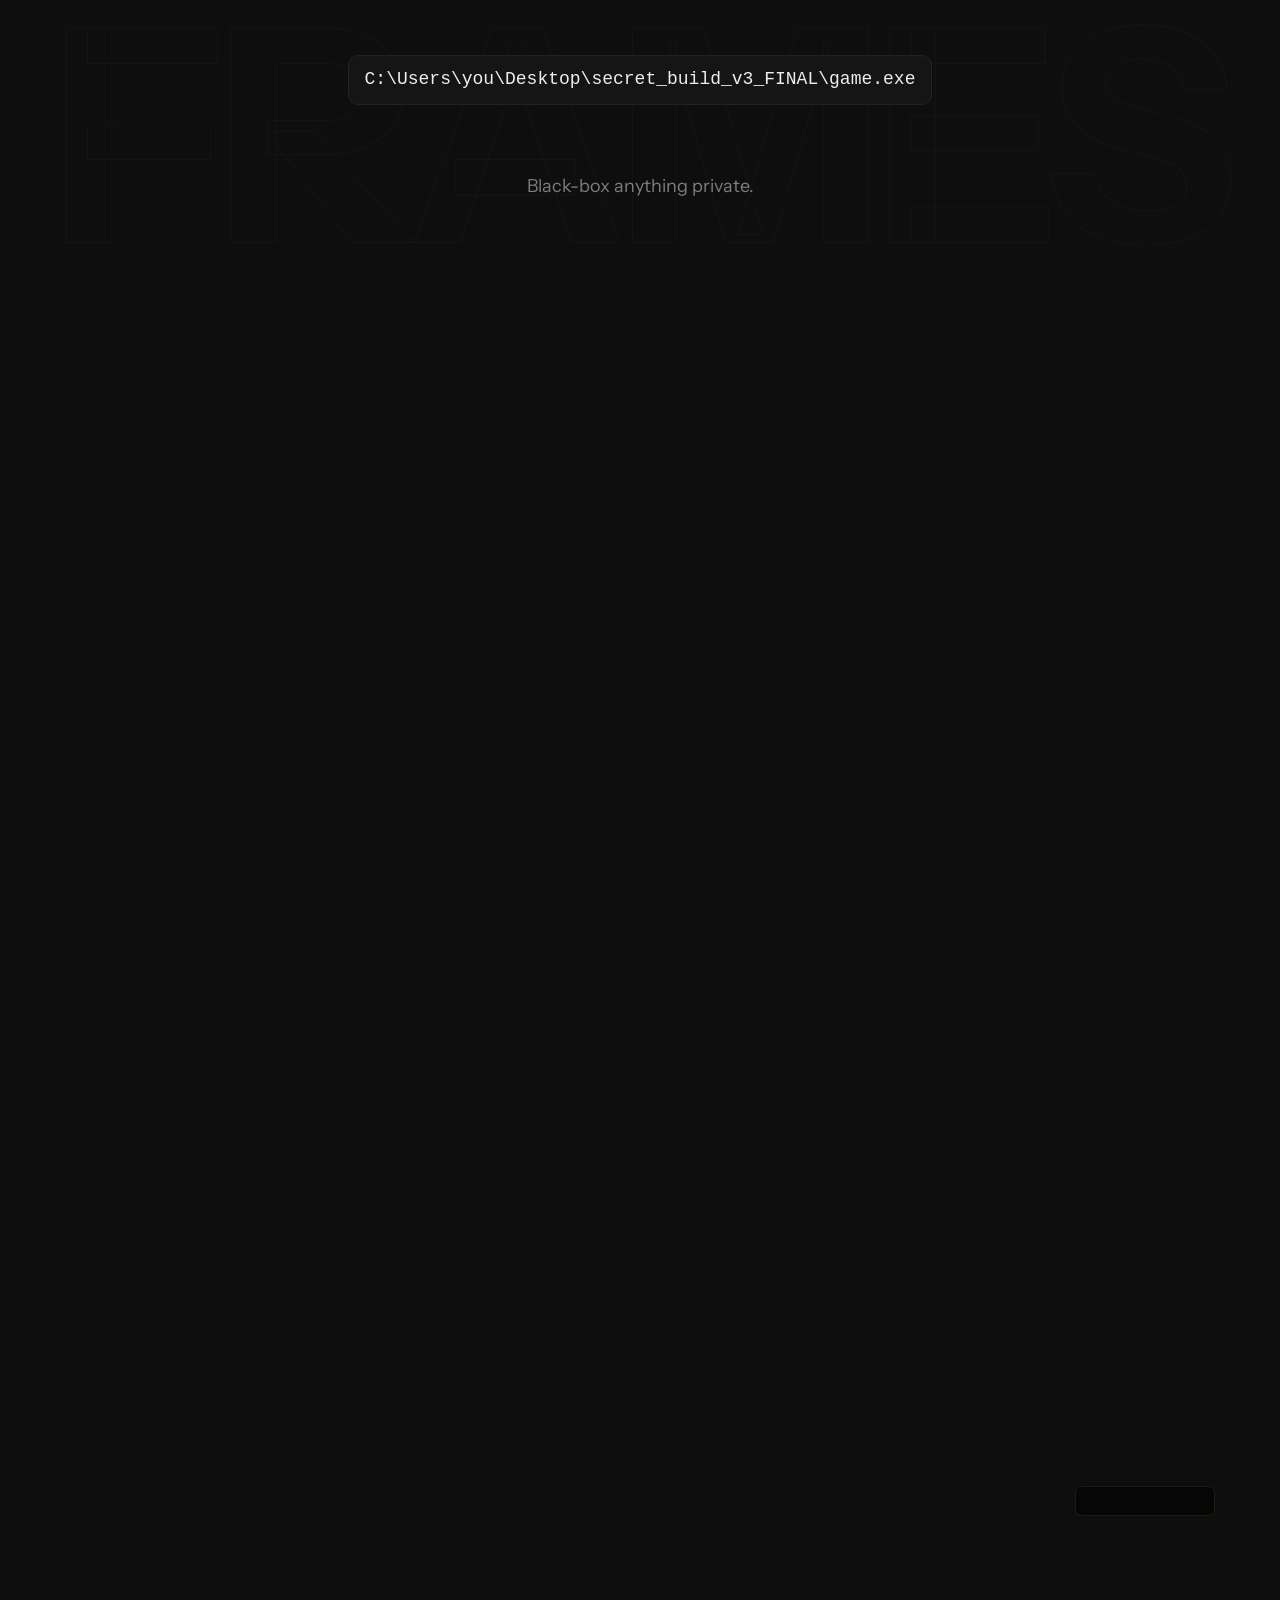
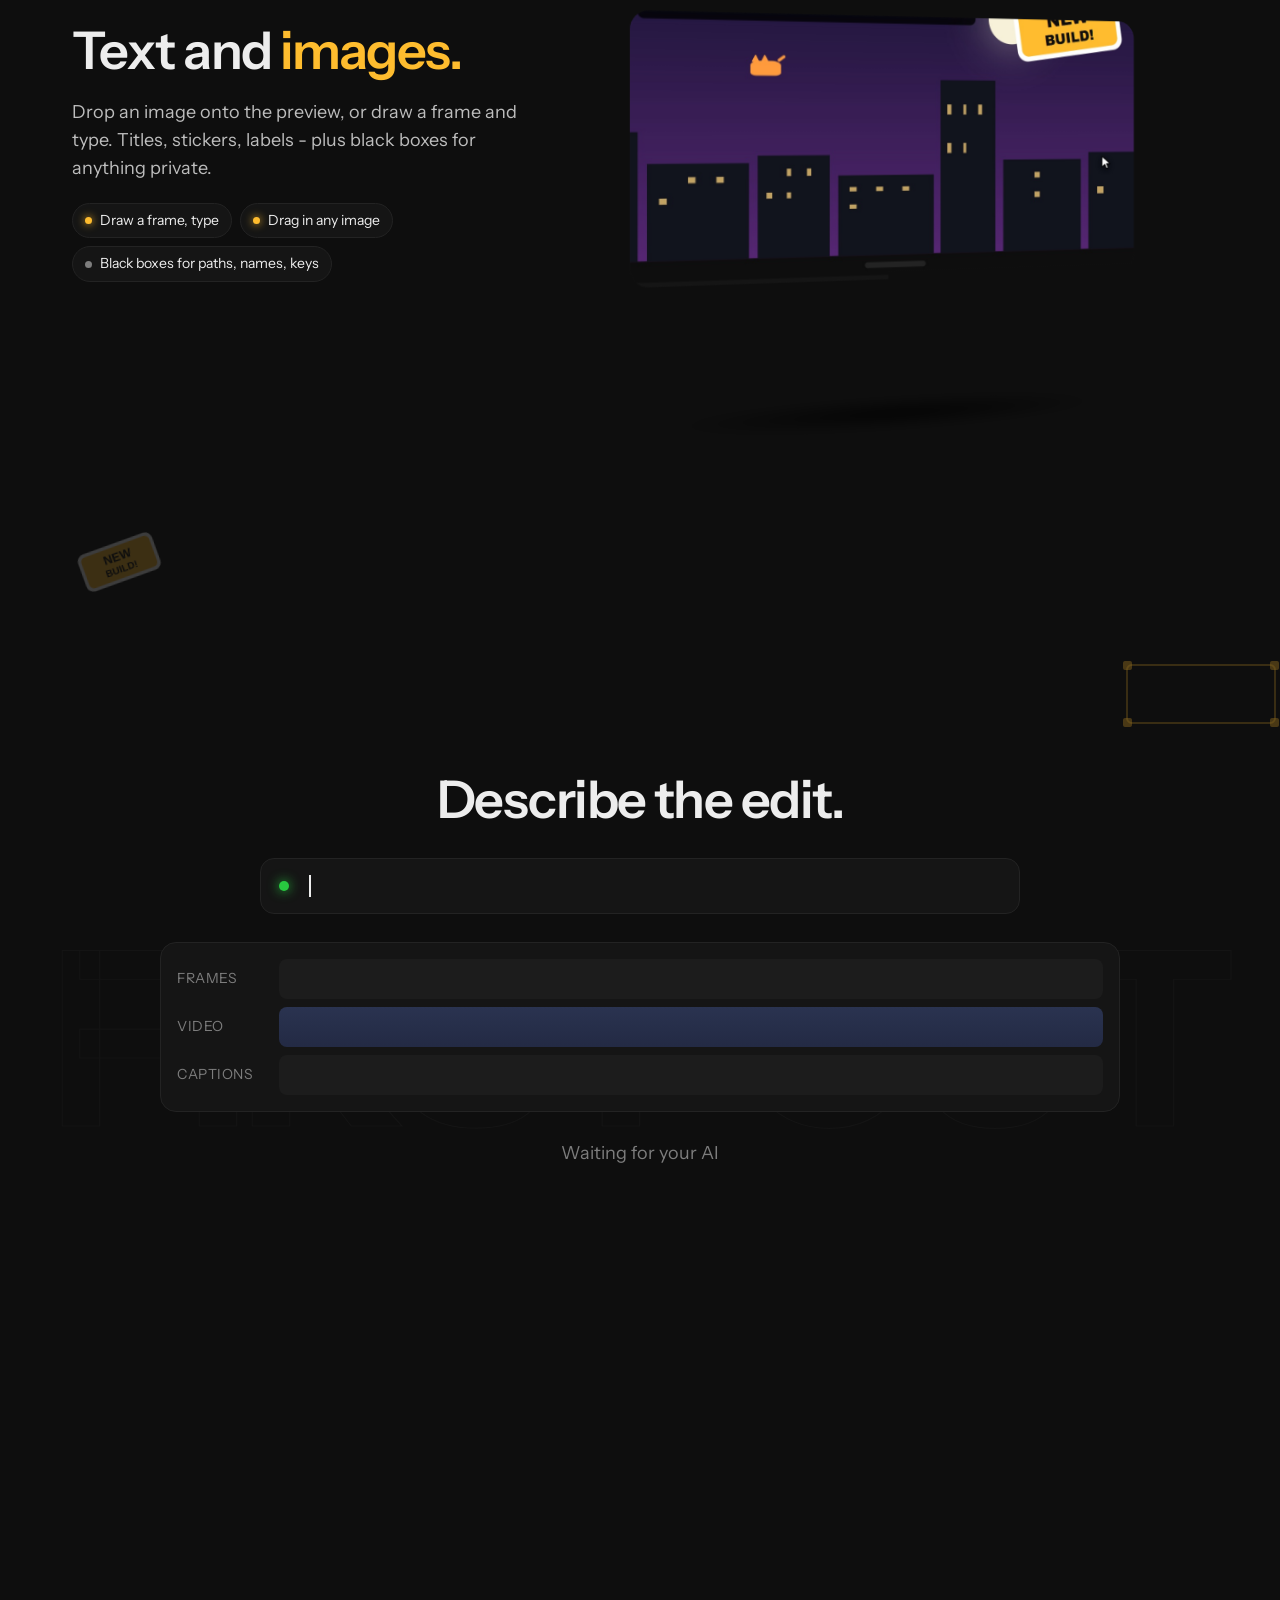
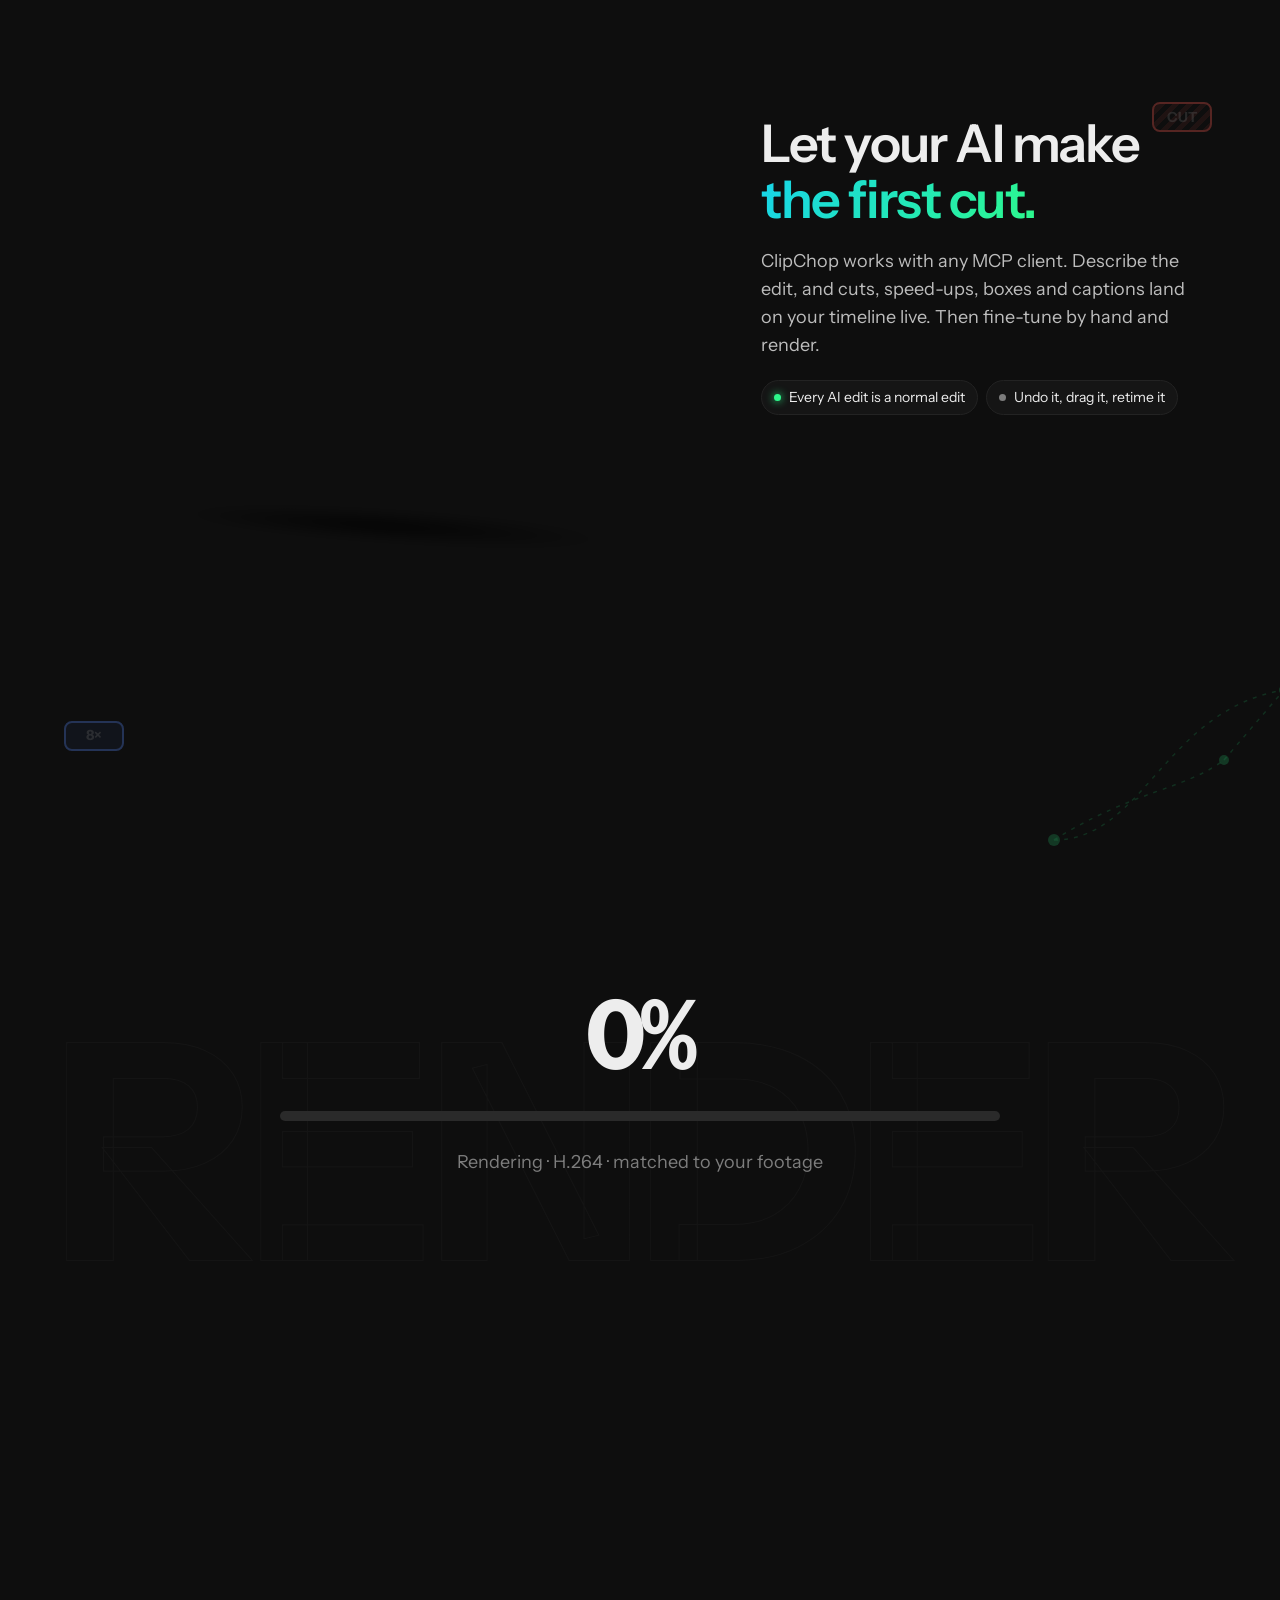
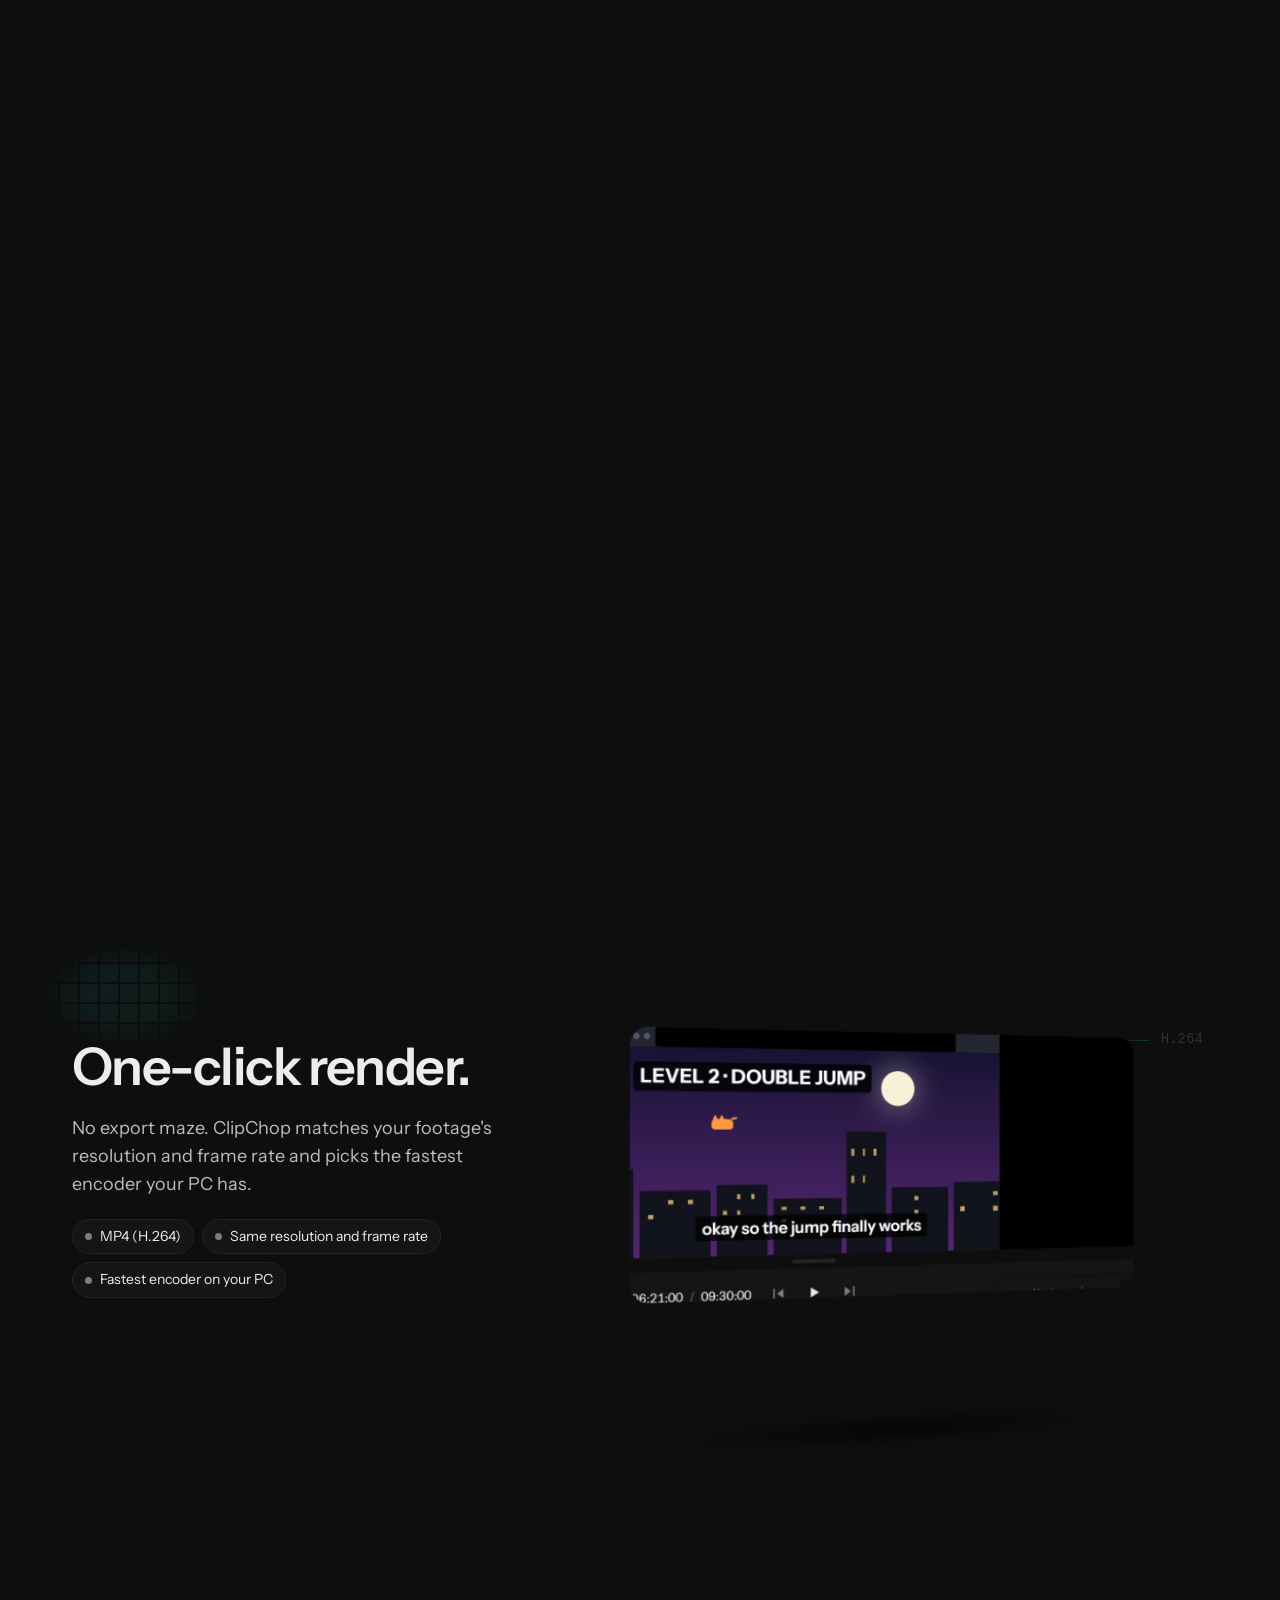
==== commit fd6b8ae5: "Website Polishing" ====
--- a/index.html
+++ b/index.html
@@ -3,17 +3,18 @@
 <head>
   <meta charset="utf-8">
   <meta name="viewport" content="width=device-width, initial-scale=1">
-  <title>ClipChop — simple video editing</title>
+  <title>ClipChop - simple video editing</title>
   <meta name="description" content="Simple video editing. No layers, no fuss. Cut, speed up, black-box, caption with Whisper on your PC, or let your AI make the first cut. Windows, macOS, Linux.">
   <meta name="theme-color" content="#0e0e0e">
   <meta property="og:type" content="website">
-  <meta property="og:title" content="ClipChop — simple video editing">
+  <meta property="og:title" content="ClipChop - simple video editing">
   <meta property="og:description" content="Simple video editing. No layers, no fuss.">
   <meta property="og:image" content="assets/brag.jpg">
   <meta property="og:video" content="assets/brag.mp4">
   <meta name="twitter:card" content="summary_large_image">
   <link rel="icon" type="image/png" href="assets/clipchop-appicon.png">
   <link rel="preload" href="assets/fonts/InstrumentSans.ttf" as="font" type="font/ttf" crossorigin>
+  <link rel="stylesheet" href="vendor/lenis.css">
   <link rel="stylesheet" href="styles.css">
 </head>
 <body>
@@ -32,10 +33,42 @@
 
   <main id="main">
     <!-- 1. Hero -->
-    <section class="hero" id="top" data-seg="#f5f5f5" data-name="Intro">
+    <section class="hero" id="top" data-scroll data-seg="#f5f5f5" data-name="Intro">
+      <!-- Living timeline: a giant faint editor timeline lying like a floor; the
+           playhead sweeps on a loop and edits appear as it passes them. -->
+      <div class="hero-bg" aria-hidden="true">
+        <div class="htl" data-htl>
+          <div class="htl-ruler"><span>0:00</span><span>1:00</span><span>2:00</span><span>3:00</span><span>4:00</span><span>5:00</span><span>6:00</span><span>7:00</span><span>8:00</span><span>9:00</span></div>
+          <div class="htl-lane">
+            <i class="r frame" style="--x:.06;--w:.08"></i>
+            <i class="r frame" style="--x:.41;--w:.06"></i>
+            <i class="r frame" style="--x:.72;--w:.09"></i>
+          </div>
+          <div class="htl-lane video">
+            <i class="r speed" style="--x:.12;--w:.12"></i>
+            <i class="r cut" style="--x:.29;--w:.05"></i>
+            <i class="r cut" style="--x:.47;--w:.04"></i>
+            <i class="r speed" style="--x:.55;--w:.14"></i>
+            <i class="r cut" style="--x:.78;--w:.05"></i>
+            <i class="r cut" style="--x:.9;--w:.04"></i>
+          </div>
+          <div class="htl-lane">
+            <i class="r capt" style="--x:.03;--w:.07"></i>
+            <i class="r capt" style="--x:.13;--w:.09"></i>
+            <i class="r capt" style="--x:.26;--w:.06"></i>
+            <i class="r capt" style="--x:.36;--w:.1"></i>
+            <i class="r capt" style="--x:.5;--w:.07"></i>
+            <i class="r capt" style="--x:.61;--w:.09"></i>
+            <i class="r capt" style="--x:.74;--w:.06"></i>
+            <i class="r capt" style="--x:.84;--w:.1"></i>
+          </div>
+          <span class="htl-head"></span>
+        </div>
+      </div>
+
       <div class="hero-text">
         <img class="hero-icon" src="assets/clipchop-appicon.png" alt="" width="96" height="96">
-        <h1 class="wordmark" data-wavy>ClipChop</h1>
+        <h1 class="wordmark">ClipChop</h1>
         <p class="tagline">Simple video editing. <span class="dim">No layers, no fuss.</span></p>
         <div class="dl-block">
           <a class="btn primary" data-dl data-dl-label href="#get">Download ClipChop</a>
@@ -44,30 +77,48 @@
       </div>
 
       <div class="hero-video" data-scroll>
-        <div class="video-card">
-          <video id="launch" preload="metadata" poster="assets/brag.jpg" playsinline aria-label="ClipChop launch video">
-            <source src="assets/brag.mp4" type="video/mp4">
-          </video>
-          <button class="play" type="button" data-play aria-label="Play the launch video with sound">
-            <svg viewBox="0 0 24 24" aria-hidden="true"><path d="M8 5.5v13l11-6.5z" fill="currentColor"/></svg>
-            <span>Watch the 50-second tour</span>
-          </button>
+        <div class="float">
+          <div class="video-card" data-tilt>
+            <video id="launch" preload="metadata" poster="assets/brag.jpg" playsinline aria-label="ClipChop launch video">
+              <source src="assets/brag.mp4" type="video/mp4">
+            </video>
+            <button class="play" type="button" data-play aria-label="Play the launch video with sound">
+              <svg viewBox="0 0 24 24" aria-hidden="true"><path d="M8 5.5v13l11-6.5z" fill="currentColor"/></svg>
+              <span>Watch the 50-second tour</span>
+            </button>
+          </div>
+        </div>
+
+        <!-- Tool objects floating around the video; they follow the mouse by
+             depth and scatter as the hero scrolls away. -->
+        <div class="objs" aria-hidden="true">
+          <span class="obj o-cut" style="--d:1.2;--dx:-320;--dy:-220;--rot:-40"><span class="bob">CUT</span></span>
+          <span class="obj o-speed" style="--d:1.6;--dx:-360;--dy:260;--rot:30"><span class="bob">4×</span></span>
+          <span class="obj o-frame" style="--d:.8;--dx:120;--dy:-320;--rot:25"><span class="bob"><i></i><i></i><i></i><i></i></span></span>
+          <span class="obj o-capt" style="--d:1.3;--dx:280;--dy:300;--rot:-20"><span class="bob">it finally runs</span></span>
+          <span class="obj o-sticker" style="--d:1.8;--dx:380;--dy:-60;--rot:60"><span class="bob"><img src="assets/sticker.svg" alt=""></span></span>
         </div>
       </div>
     </section>
 
     <!-- 2a. Scene: a cut closes the gap -->
-    <section class="scene pin" id="cut" data-scroll="pin" data-seg="#ff5f57" data-name="Cut">
-      <div class="stage">
+    <section class="scene pin" id="cut" data-scroll="pin" data-seg="#ff5f57" data-name="Cut" style="--tc:#ff5f57">
+      <div class="stage">
+        <div class="bg" aria-hidden="true">
+          <span class="bg-word" data-glow><span>CUT</span><span class="glow">CUT</span></span>
+        </div>
         <p class="visually-hidden">Cut the dead air: your clip gets to the point.</p>
-        <p class="kinetic cut-line" aria-hidden="true">Your clip <span class="cutspan"><span class="cut-words">um, so, uh, wait&nbsp;—</span><span class="cut-region"><b>CUT</b></span></span>gets to the point.</p>
+        <p class="kinetic cut-line" aria-hidden="true">Your clip <span class="cutspan"><span class="cut-words">um, so, uh, wait&nbsp;-</span><span class="cut-region"><b>CUT</b></span></span>gets to the point.</p>
         <p class="scene-sub cut-saved" aria-hidden="true">−4.2 s of dead air, gone.</p>
       </div>
     </section>
 
     <!-- 2b. Scene: timelapse squeezes the slow part -->
-    <section class="scene pin" id="speed" data-scroll="pin" data-seg="#5b8dff" data-name="Timelapse">
-      <div class="stage">
+    <section class="scene pin" id="speed" data-scroll="pin" data-seg="#5b8dff" data-name="Timelapse" style="--tc:#5b8dff">
+      <div class="stage">
+        <div class="bg" aria-hidden="true">
+          <span class="bg-word" data-glow><span>TIMELAPSE</span><span class="glow">TIMELAPSE</span></span>
+        </div>
         <div class="ruler" aria-hidden="true"></div>
         <p class="visually-hidden">Speed up the slow parts.</p>
         <p class="kinetic slow-line" aria-hidden="true">This part is sl<span class="o0">o</span><span class="o" style="--i:0">o</span><span class="o" style="--i:1">o</span><span class="o" style="--i:2">o</span><span class="o" style="--i:3">o</span><span class="o" style="--i:4">o</span><span class="o" style="--i:5">o</span><span class="o" style="--i:6">o</span><span class="o" style="--i:7">o</span><span class="o" style="--i:8">o</span><span class="o" style="--i:9">o</span>w.</p>
@@ -76,7 +127,15 @@
     </section>
 
     <!-- Feature 1 -->
-    <section class="feature" data-seg="#5b8dff" data-name="Cut &amp; speed" style="--tint:#ff5f57; --tint2:#5b8dff">
+    <section class="feature" data-scroll data-seg="#5b8dff" data-name="Cut &amp; speed" style="--tint:#ff5f57; --tint2:#5b8dff">
+      <div class="bg" aria-hidden="true">
+        <span class="px filler" style="--x:4%;--y:5%;--d:1.2">um</span>
+        <span class="px filler hide-sm" style="--x:86%;--y:93%;--d:.8">like</span>
+        <span class="px shard" style="--x:68%;--y:4%;--d:.9;--r:-6deg;--sw:130px"></span>
+        <span class="px film thin hide-sm" style="--x:-10%;--y:97%;--d:.5;--fs:-1"></span>
+        <span class="px speed-tag" style="--x:94%;--y:42%;--d:1.4">4×</span>
+        <span class="px speed-tag hide-sm" style="--x:2%;--y:76%;--d:.7">8×</span>
+      </div>
       <div class="feature-text" data-scroll>
         <h2><span class="c-cut">Cut</span> and <span class="c-speed">speed up</span> in seconds.</h2>
         <p>Pick a tool, drag over the boring part. Cuts disappear, timelapses play 4×, 8×, whatever you set.</p>
@@ -87,15 +146,20 @@
         </ul>
       </div>
       <figure class="loop-card" data-scroll>
-        <video class="loop" muted loop playsinline preload="none" poster="assets/loops/cut-timelapse.jpg" aria-label="Dragging a red cut and a blue 4× timelapse onto the timeline; playback skips the cut and races through the timelapse.">
-          <source src="assets/loops/cut-timelapse.mp4" type="video/mp4">
-        </video>
+        <div class="float" data-tilt>
+          <video class="loop" muted loop playsinline preload="none" poster="assets/loops/cut-timelapse.jpg" aria-label="Dragging a red cut and a blue 4× timelapse onto the timeline; playback skips the cut and races through the timelapse.">
+            <source src="assets/loops/cut-timelapse.mp4" type="video/mp4">
+          </video>
+        </div>
       </figure>
     </section>
 
     <!-- 3a. Scene: captions ripple in -->
-    <section class="scene pin" id="captions" data-scroll="pin" data-seg="#8ee6b8" data-name="Captions">
-      <div class="stage">
+    <section class="scene pin" id="captions" data-scroll="pin" data-seg="#8ee6b8" data-name="Captions" style="--tc:#8ee6b8">
+      <div class="stage">
+        <div class="bg" aria-hidden="true">
+          <span class="bg-word" data-glow><span>CAPTIONS</span><span class="glow">CAPTIONS</span></span>
+        </div>
         <div class="cap-status" aria-hidden="true">
           <span data-cap-status>Loading Model</span>
           <span class="track"><i></i></span>
@@ -108,7 +172,13 @@
     </section>
 
     <!-- Feature 2 -->
-    <section class="feature flip" data-seg="#8ee6b8" data-name="Captions" style="--tint:#8ee6b8; --tint2:#28c840">
+    <section class="feature flip" data-scroll data-seg="#8ee6b8" data-name="Captions" style="--tint:#8ee6b8; --tint2:#28c840">
+      <div class="bg" aria-hidden="true">
+        <span class="px cue" style="--x:3%;--y:4%;--d:1.1">12<br>00:00:12,400 --&gt; 00:00:14,100<br>it finally runs</span>
+        <span class="px cue hide-sm" style="--x:80%;--y:90%;--d:.7">15<br>00:00:19,400 --&gt; 00:00:21,800<br>okay, that's the build</span>
+        <span class="px sliver" style="--x:62%;--y:3%;--d:1.4"></span>
+        <span class="px sliver hide-sm" style="--x:6%;--y:93%;--d:.6"></span>
+      </div>
       <div class="feature-text" data-scroll>
         <h2>Captions, transcribed <span class="c-capt">on your PC.</span></h2>
         <p>Whisper runs locally, so your audio never leaves your machine.</p>
@@ -120,15 +190,20 @@
         <p class="fine">A decent graphics card is recommended for the larger models.</p>
       </div>
       <figure class="loop-card" data-scroll>
-        <video class="loop" muted loop playsinline preload="none" poster="assets/loops/captions.jpg" aria-label="Clicking Generate captions; the model loads, transcription runs, and captions appear on the timeline.">
-          <source src="assets/loops/captions.mp4" type="video/mp4">
-        </video>
+        <div class="float" data-tilt>
+          <video class="loop" muted loop playsinline preload="none" poster="assets/loops/captions.jpg" aria-label="Clicking Generate captions; the model loads, transcription runs, and captions appear on the timeline.">
+            <source src="assets/loops/captions.mp4" type="video/mp4">
+          </video>
+        </div>
       </figure>
     </section>
 
     <!-- 4a. Scene: black-box the private bit, then decorate -->
-    <section class="scene pin" id="frames" data-scroll="pin" data-seg="#febc2e" data-name="Frames">
-      <div class="stage">
+    <section class="scene pin" id="frames" data-scroll="pin" data-seg="#febc2e" data-name="Frames" style="--tc:#febc2e">
+      <div class="stage">
+        <div class="bg" aria-hidden="true">
+          <span class="bg-word" data-glow><span>FRAMES</span><span class="glow">FRAMES</span></span>
+        </div>
         <p class="visually-hidden">Black-box anything private. Then add a title or a sticker.</p>
         <div class="redact" aria-hidden="true">
           <span class="title-pop">Devlog #7: it finally runs</span>
@@ -143,10 +218,16 @@
     </section>
 
     <!-- Feature 3 -->
-    <section class="feature" data-seg="#febc2e" data-name="Text &amp; images" style="--tint:#febc2e; --tint2:#ff9d2e">
+    <section class="feature" data-scroll data-seg="#febc2e" data-name="Text &amp; images" style="--tint:#febc2e; --tint2:#ff9d2e">
+      <div class="bg" aria-hidden="true">
+        <span class="px fr" style="--x:3%;--y:6%;--d:1.2;--fw:130px;--fh:76px"><i></i><i></i><i></i><i></i></span>
+        <span class="px bb hide-sm" style="--x:84%;--y:4%;--d:.8;--fw:140px;--fh:30px"></span>
+        <span class="px fr hide-sm" style="--x:88%;--y:88%;--d:1.5;--fw:150px;--fh:60px"><i></i><i></i><i></i><i></i></span>
+        <img class="px mini-sticker" src="assets/sticker.svg" alt="" style="--x:4%;--y:88%;--d:.7">
+      </div>
       <div class="feature-text" data-scroll>
         <h2>Text and <span class="c-frame">images.</span></h2>
-        <p>Drop an image onto the preview, or draw a frame and type. Titles, stickers, labels — plus black boxes for anything private.</p>
+        <p>Drop an image onto the preview, or draw a frame and type. Titles, stickers, labels - plus black boxes for anything private.</p>
         <ul class="chips">
           <li style="--c:#febc2e">Draw a frame, type</li>
           <li style="--c:#febc2e">Drag in any image</li>
@@ -154,15 +235,20 @@
         </ul>
       </div>
       <figure class="loop-card" data-scroll>
-        <video class="loop" muted loop playsinline preload="none" poster="assets/loops/text-images.jpg" aria-label="Drawing a black box over a private folder path, then adding a title and dropping a sticker image onto the preview.">
-          <source src="assets/loops/text-images.mp4" type="video/mp4">
-        </video>
+        <div class="float" data-tilt>
+          <video class="loop" muted loop playsinline preload="none" poster="assets/loops/text-images.jpg" aria-label="Drawing a black box over a private folder path, then adding a title and dropping a sticker image onto the preview.">
+            <source src="assets/loops/text-images.mp4" type="video/mp4">
+          </video>
+        </div>
       </figure>
     </section>
 
     <!-- 5a. Scene: the AI lands ten edits, then you tweak -->
-    <section class="scene pin tall" id="ai" data-scroll="pin" data-seg="#2df98b" data-name="AI first cut">
-      <div class="stage">
+    <section class="scene pin tall" id="ai" data-scroll="pin" data-seg="#2df98b" data-name="AI first cut" style="--tc:#2df98b">
+      <div class="stage">
+        <div class="bg" aria-hidden="true">
+          <span class="bg-word" data-glow><span>FIRST CUT</span><span class="glow">FIRST CUT</span></span>
+        </div>
         <p class="ai-head" data-ai-head>Describe the edit.</p>
         <div class="ai-prompt" aria-hidden="true">
           <span class="ai-dot"></span>
@@ -203,7 +289,13 @@
     </section>
 
     <!-- Feature 4 -->
-    <section class="feature flip" data-seg="#2df98b" data-name="AI first cut" style="--tint:#17d4ea; --tint2:#2df98b">
+    <section class="feature flip" data-scroll data-seg="#2df98b" data-name="AI first cut" style="--tint:#17d4ea; --tint2:#2df98b">
+      <div class="bg" aria-hidden="true">
+        <svg class="px graph" style="--x:2%;--y:2%;--d:.6" viewBox="0 0 300 220"><path d="M20 30 C 120 30, 120 120, 220 120 M20 30 C 90 110, 150 190, 270 190 M220 120 L 270 190"/><circle cx="20" cy="30" r="6"/><circle cx="220" cy="120" r="5"/><circle cx="270" cy="190" r="5"/></svg>
+        <span class="px tchip cut" style="--x:90%;--y:7%;--d:1.3">CUT</span>
+        <span class="px tchip speed hide-sm" style="--x:5%;--y:91%;--d:1">8×</span>
+        <svg class="px graph hide-sm" style="--x:80%;--y:78%;--d:1.2" viewBox="0 0 300 220"><path d="M30 190 C 120 190, 140 60, 260 40 M30 190 C 110 140, 160 140, 200 110 M200 110 L 260 40"/><circle cx="30" cy="190" r="6"/><circle cx="200" cy="110" r="5"/><circle cx="260" cy="40" r="5"/></svg>
+      </div>
       <div class="feature-text" data-scroll>
         <h2>Let your AI make <span class="c-grad">the first cut.</span></h2>
         <p>ClipChop works with any MCP client. Describe the edit, and cuts, speed-ups, boxes and captions land on your timeline live. Then fine-tune by hand and render.</p>
@@ -213,15 +305,20 @@
         </ul>
       </div>
       <figure class="loop-card" data-scroll>
-        <video class="loop" muted loop playsinline preload="none" poster="assets/loops/mcp-tweak-render.jpg" aria-label="An AI assistant adds cuts, timelapses, black boxes and captions to the timeline; the user stretches a cut, moves a box and renders.">
-          <source src="assets/loops/mcp-tweak-render.mp4" type="video/mp4">
-        </video>
+        <div class="float" data-tilt>
+          <video class="loop" muted loop playsinline preload="none" poster="assets/loops/mcp-tweak-render.jpg" aria-label="An AI assistant adds cuts, timelapses, black boxes and captions to the timeline; the user stretches a cut, moves a box and renders.">
+            <source src="assets/loops/mcp-tweak-render.mp4" type="video/mp4">
+          </video>
+        </div>
       </figure>
     </section>
 
     <!-- 6a. Scene: render progress driven by scroll -->
-    <section class="scene pin" id="render" data-scroll="pin" data-seg="#f5f5f5" data-name="Render">
-      <div class="stage">
+    <section class="scene pin" id="render" data-scroll="pin" data-seg="#f5f5f5" data-name="Render" style="--tc:#2df98b">
+      <div class="stage">
+        <div class="bg" aria-hidden="true">
+          <span class="bg-word" data-glow><span>RENDER</span><span class="glow">RENDER</span></span>
+        </div>
         <p class="render-pct" aria-hidden="true"><span data-render-pct>0</span>%</p>
         <div class="render-bar" aria-hidden="true"><i></i></div>
         <p class="scene-sub" data-render-status aria-hidden="true">Rendering</p>
@@ -229,7 +326,13 @@
     </section>
 
     <!-- Feature 5 -->
-    <section class="feature" data-seg="#f5f5f5" data-name="Render" style="--tint:#f5f5f5; --tint2:#7d7d7d">
+    <section class="feature" data-scroll data-seg="#f5f5f5" data-name="Render" style="--tint:#f5f5f5; --tint2:#7d7d7d">
+      <div class="bg" aria-hidden="true">
+        <span class="px tiles" style="--x:3%;--y:3%;--d:1.1;--fw:180px;--fh:110px"></span>
+        <span class="px spec" style="--x:86%;--y:8%;--d:1.4">H.264</span>
+        <span class="px spec hide-sm" style="--x:5%;--y:93%;--d:.8">1920×1080</span>
+        <span class="px spec hide-sm" style="--x:82%;--y:93%;--d:1.2">60 fps</span>
+      </div>
       <div class="feature-text" data-scroll>
         <h2>One-click render.</h2>
         <p>No export maze. ClipChop matches your footage's resolution and frame rate and picks the fastest encoder your PC has.</p>
@@ -240,9 +343,11 @@
         </ul>
       </div>
       <figure class="loop-card" data-scroll>
-        <video class="loop" muted loop playsinline preload="none" poster="assets/loops/render.jpg" aria-label="Clicking Render; a progress bar fills and the finished MP4 is ready.">
-          <source src="assets/loops/render.mp4" type="video/mp4">
-        </video>
+        <div class="float" data-tilt>
+          <video class="loop" muted loop playsinline preload="none" poster="assets/loops/render.jpg" aria-label="Clicking Render; a progress bar fills and the finished MP4 is ready.">
+            <source src="assets/loops/render.mp4" type="video/mp4">
+          </video>
+        </div>
       </figure>
     </section>
 
@@ -251,8 +356,8 @@
       <div class="note-inner">
         <div class="avatar" aria-hidden="true"><img src="assets/clipchop-appicon.png" alt=""></div>
         <h2>Why I made this.</h2>
-        <p class="reveal" data-scroll data-reveal>[Placeholder — your personal note goes here, 80 to 150 words. Say who you are, why you built ClipChop, and what kind of videos you made with it. Keep it plain and first-person. This paragraph lights up word by word as the visitor scrolls, so short sentences read best.]</p>
-        <p class="sig">— Your name</p>
+        <p class="reveal" data-scroll data-reveal>[Placeholder - your personal note goes here, 80 to 150 words. Say who you are, why you built ClipChop, and what kind of videos you made with it. Keep it plain and first-person. This paragraph lights up word by word as the visitor scrolls, so short sentences read best.]</p>
+        <p class="sig">- Your name</p>
       </div>
     </section>
 
@@ -311,6 +416,7 @@
     <span class="tc dim">00:53:21</span>
   </nav>
 
+  <script src="vendor/lenis.min.js"></script>
   <script src="main.js"></script>
 </body>
 </html>
--- a/vendor/lenis.css
+++ b/vendor/lenis.css
@@ -0,0 +1,20 @@
+html.lenis,
+html.lenis body {
+  height: auto;
+}
+
+.lenis.lenis-smooth {
+  scroll-behavior: auto !important;
+}
+
+.lenis.lenis-smooth [data-lenis-prevent] {
+  overscroll-behavior: contain;
+}
+
+.lenis.lenis-stopped {
+  overflow: hidden;
+}
+
+.lenis.lenis-smooth iframe {
+  pointer-events: none;
+}
--- a/styles.css
+++ b/styles.css
@@ -75,7 +75,7 @@
   box-sizing: border-box;
 }
 html {
-  scroll-behavior: smooth;
+  /* No CSS smooth scrolling: Lenis (main.js) handles it. */
   background: var(--bg);
   overflow-x: clip;
 }
@@ -240,8 +240,252 @@
 
 /* ---- Hero ---- */
 .hero {
-  padding: 14vh var(--gutter) 0;
+  position: relative;
+  isolation: isolate;
+  padding: 9vh var(--gutter) 28vh;
   text-align: center;
+}
+
+/* Living timeline backdrop: a giant faint timeline lying back like a floor.
+   main.js drives --hp (playhead 0→1 on a 12 s loop) and --fade; each region
+   appears as the playhead passes its --x. */
+.hero-bg {
+  position: absolute;
+  z-index: -1;
+  top: 0;
+  bottom: 0;
+  left: 50%;
+  width: 100vw;
+  transform: translateX(-50%);
+  overflow: hidden;
+  pointer-events: none;
+}
+.htl {
+  --hp: 0;
+  --fade: 1;
+  position: absolute;
+  left: -12%;
+  right: -12%;
+  bottom: 2%;
+  height: 72%;
+  display: grid;
+  grid-template-rows: 34px repeat(3, 1fr);
+  gap: 14px;
+  padding: 0 4%;
+  transform-origin: 50% 100%;
+  transform:
+    perspective(900px)
+    translate3d(calc(var(--mx, 0) * -24px), var(--rise, 0px), 0)
+    rotateX(52deg);
+  -webkit-mask: linear-gradient(to top, #000 30%, transparent 92%);
+  mask: linear-gradient(to top, #000 30%, transparent 92%);
+  opacity: 0.6;
+}
+.htl-ruler {
+  display: flex;
+  justify-content: space-between;
+  align-items: flex-end;
+  border-bottom: 1px solid #ffffff1a;
+  font-size: var(--fs-2);
+  color: #ffffff30;
+  font-variant-numeric: tabular-nums;
+}
+.htl-lane {
+  position: relative;
+  border-radius: 14px;
+  background: #ffffff07;
+  border: 1px solid #ffffff0d;
+}
+.htl-lane.video {
+  background: #5b8dff12;
+}
+.htl .r {
+  --on: clamp(0, (var(--hp) - var(--x)) * 40, 1);
+  position: absolute;
+  top: 12%;
+  bottom: 12%;
+  left: calc(var(--x) * 100%);
+  width: calc(var(--w) * 100%);
+  border: 2px solid;
+  border-radius: 10px;
+  transform-origin: 0 50%;
+  transform: scaleX(var(--on));
+  opacity: calc(var(--on) * var(--fade));
+}
+.htl .r.cut {
+  border-color: #ff5f57aa;
+  background: repeating-linear-gradient(-45deg, #ff5f5740 0 12px, #ff5f5714 12px 24px);
+}
+.htl .r.speed {
+  border-color: #5b8dffaa;
+  background: #5b8dff2a;
+  box-shadow: 0 0 40px -6px #5b8dff88;
+}
+.htl .r.frame {
+  border-color: #febc2eaa;
+  background: #0009;
+}
+.htl .r.capt {
+  border-width: 1px;
+  border-color: #8ee6b866;
+  background: #8ee6b822;
+}
+.htl-head {
+  position: absolute;
+  top: 0;
+  bottom: 0;
+  left: calc(4% + var(--hp) * 92%);
+  width: 3px;
+  background: #fff;
+  box-shadow: 0 0 24px #fff, 0 0 60px #ffffff80;
+  opacity: var(--fade);
+}
+
+/* Floating tool objects around the hero video. Outer .obj follows the mouse
+   (by depth --d) and scatters on scroll (--sc); inner .bob idles. */
+.objs {
+  --sc: clamp(0, (var(--p, 0.5) - 0.5) / 0.32, 1);
+  /* Temporarily hidden; remove this line to bring the objects back. */
+  display: none;
+  position: absolute;
+  inset: 0;
+  pointer-events: none;
+}
+.obj {
+  position: absolute;
+  z-index: 2;
+  transform: translate3d(
+      calc(var(--mx, 0) * var(--d) * 22px + var(--sc) * var(--dx) * 1px),
+      calc(var(--my, 0) * var(--d) * 16px + var(--sc) * var(--dy) * 1px),
+      0
+    )
+    rotate(calc(var(--sc) * var(--rot) * 1deg));
+  opacity: calc(1 - var(--sc));
+}
+.obj .bob {
+  display: flex;
+  align-items: center;
+  justify-content: center;
+  animation: bob 6s ease-in-out infinite;
+  animation-delay: calc(var(--d) * -2.3s);
+}
+.o-cut {
+  top: -7%;
+  left: -6%;
+}
+.o-cut .bob {
+  padding: 8px 18px;
+  border: 2px solid var(--cut);
+  border-radius: 10px;
+  background: repeating-linear-gradient(-45deg, #ff5f5770 0 8px, #ff5f5730 8px 16px), #1a0d0d;
+  font-size: var(--fs-1);
+  font-weight: 700;
+  letter-spacing: 0.08em;
+  color: #fff;
+  box-shadow: 0 16px 40px -12px #ff5f57aa;
+  rotate: -8deg;
+}
+.o-speed {
+  bottom: 6%;
+  left: -9%;
+}
+.o-speed .bob {
+  padding: 8px 20px;
+  border: 2px solid var(--speed);
+  border-radius: 10px;
+  background: #131c33;
+  font-size: var(--fs-3);
+  font-weight: 700;
+  color: #fff;
+  box-shadow: 0 0 40px -4px var(--speed);
+  rotate: 6deg;
+}
+.o-frame {
+  top: -9%;
+  right: 14%;
+}
+.o-frame .bob {
+  position: relative;
+  width: 120px;
+  height: 64px;
+  border: 2px solid var(--frame);
+  border-radius: 6px;
+  background: #000c;
+  box-shadow: 0 0 30px -6px var(--frame);
+  rotate: 4deg;
+}
+.o-frame i,
+.fr i {
+  position: absolute;
+  width: 9px;
+  height: 9px;
+  background: var(--frame);
+  border-radius: 2px;
+}
+.o-frame i:nth-child(1), .fr i:nth-child(1) { left: -5px; top: -5px; }
+.o-frame i:nth-child(2), .fr i:nth-child(2) { right: -5px; top: -5px; }
+.o-frame i:nth-child(3), .fr i:nth-child(3) { left: -5px; bottom: -5px; }
+.o-frame i:nth-child(4), .fr i:nth-child(4) { right: -5px; bottom: -5px; }
+.o-capt {
+  bottom: -8%;
+  right: 4%;
+}
+.o-capt .bob {
+  padding: 8px 16px;
+  border-radius: 10px;
+  background: #000d;
+  border: 1px solid #8ee6b855;
+  font-size: var(--fs-2);
+  font-weight: 600;
+  color: var(--capt);
+  white-space: nowrap;
+  box-shadow: 0 16px 40px -14px #8ee6b8aa;
+}
+.o-sticker {
+  top: 34%;
+  right: -8%;
+}
+.o-sticker img {
+  width: 150px;
+  filter: drop-shadow(0 14px 22px #000b);
+  rotate: 10deg;
+}
+@media (max-width: 1099px) {
+  .o-frame,
+  .o-capt,
+  .o-sticker {
+    display: none;
+  }
+  .o-cut { left: -2%; top: -10%; }
+  .o-speed { left: auto; right: -2%; bottom: -10%; }
+}
+
+/* Idle float shared by the video cards and the hero objects. */
+@keyframes bob {
+  0%, 100% { transform: translateY(0) rotate(0deg); }
+  50% { transform: translateY(-12px) rotate(0.6deg); }
+}
+.float {
+  position: relative;
+  animation: bob 7s ease-in-out infinite;
+}
+/* Soft floor shadow that shrinks as the card rises. */
+.float::after {
+  content: "";
+  position: absolute;
+  z-index: -1;
+  left: 12%;
+  right: 12%;
+  bottom: -46px;
+  height: 30px;
+  border-radius: 50%;
+  background: radial-gradient(closest-side, #000c, transparent);
+  filter: blur(6px);
+  animation: bob-shadow 7s ease-in-out infinite;
+}
+@keyframes bob-shadow {
+  0%, 100% { transform: translateY(0) scale(1); opacity: 0.9; }
+  50% { transform: translateY(12px) scale(0.86); opacity: 0.6; }
 }
 .hero-text {
   display: flex;
@@ -321,9 +565,9 @@
    the middle of the screen. */
 .hero-video {
   --t: clamp(0, (0.5 - var(--p, 0)) / 0.3, 1);
+  position: relative;
   margin: 9vh auto 0;
   max-width: var(--max);
-  perspective: 1600px;
 }
 
 /* Desktop: text left, video right, one screen tall. The card swings in on
@@ -338,7 +582,8 @@
     min-height: 100vh;
     min-height: 100svh;
     margin: 0 auto;
-    padding: 96px var(--gutter) 64px;
+    /* Extra bottom padding lifts the content clear of the floor timeline. */
+    padding: 32px var(--gutter) 36vh;
     text-align: left;
   }
   .hero-text,
@@ -358,7 +603,7 @@
   }
   .hero-video .video-card {
     transform-origin: 0% 50%;
-    transform: rotateY(calc(var(--o) * -16deg)) rotateX(calc(var(--o) * 8deg)) scale(calc(1 - var(--o) * 0.08));
+    transform: perspective(1600px) rotateY(calc(var(--o) * -16deg + var(--ry, 0deg))) rotateX(calc(var(--o) * 8deg + var(--rx, 0deg))) scale(calc(1 - var(--o) * 0.08));
   }
 }
 @keyframes card-in {
@@ -375,11 +620,24 @@
   background: var(--panel);
   border: 1px solid var(--line);
   transform-origin: 50% 100%;
-  transform: rotateX(calc(var(--t) * 26deg)) scale(calc(1 - var(--t) * 0.1));
+  transform: perspective(1600px) rotateX(calc(var(--t) * 26deg + var(--rx, 0deg))) rotateY(var(--ry, 0deg)) scale(calc(1 - var(--t) * 0.1));
   box-shadow:
     0 40px 120px -40px color-mix(in srgb, var(--cyan) 45%, transparent),
     0 30px 80px -30px #000;
   will-change: transform;
+}
+/* Light sheen that follows the cursor across tilting cards (--sx/--sy/--sh
+   come from main.js). */
+.video-card::before,
+.loop-card .float::before {
+  content: "";
+  position: absolute;
+  inset: 0;
+  z-index: 2;
+  border-radius: inherit;
+  background: radial-gradient(420px circle at var(--sx, 50%) var(--sy, 50%), rgb(255 255 255 / 0.13), transparent 60%);
+  opacity: var(--sh, 0);
+  pointer-events: none;
 }
 .video-card::after {
   /* gradient hairline */
@@ -408,19 +666,30 @@
   justify-content: center;
   gap: 14px;
   border: 0;
-  background: radial-gradient(circle at 50% 50%, #0006, #0000 60%);
+  /* Dim the poster so the button and label read clearly over it. */
+  background: radial-gradient(ellipse 60% 70% at 50% 50%, rgb(0 0 0 / 0.62), rgb(0 0 0 / 0.3) 70%, rgb(0 0 0 / 0.22));
   color: var(--accent);
   font: 600 var(--fs-1) var(--font);
   cursor: pointer;
+  transition: background 0.3s var(--ease);
+}
+.play span {
+  padding: 6px 14px;
+  border-radius: 999px;
+  background: rgb(0 0 0 / 0.55);
+  backdrop-filter: blur(8px);
+  border: 1px solid #ffffff1f;
+  text-shadow: 0 1px 8px #000;
 }
 .play svg {
   width: 84px;
   height: 84px;
   padding: 24px 22px 24px 26px;
   border-radius: 50%;
-  background: color-mix(in srgb, var(--accent) 14%, transparent);
+  background: color-mix(in srgb, var(--accent) 18%, rgb(0 0 0 / 0.45));
   backdrop-filter: blur(10px);
-  border: 1px solid #ffffff30;
+  border: 1px solid #ffffff40;
+  box-shadow: 0 10px 40px -8px #000;
   transition: transform 0.35s var(--ease-out), background 0.2s;
 }
 .play:hover svg {
@@ -485,7 +754,224 @@
   padding: 0 var(--gutter);
   overflow: hidden;
   text-align: center;
-}
+  isolation: isolate;
+}
+
+/* ---- Scene backgrounds ----
+   .bg sits behind the scene. Every .px prop parallaxes by its depth --d with
+   the scene's scroll progress --p and the mouse (--mx/--my on :root). */
+.bg {
+  position: absolute;
+  inset: 0;
+  z-index: -1;
+  pointer-events: none;
+}
+.px {
+  position: absolute;
+  left: var(--x);
+  top: var(--y);
+  transform: translate3d(
+    calc(var(--mx, 0) * var(--d) * 14px),
+    calc((var(--p, 0.5) - 0.5) * var(--d) * -320px + var(--my, 0) * var(--d) * 10px),
+    0
+  );
+}
+
+/* Giant outline word. The faint base stroke is always there; the .glow copy
+   strokes in the scene colour (--tc) and is masked to a circle around the
+   cursor (--gx/--gy, written by main.js), so the outline lights up nearby.
+   Sized to the viewport by main.js (decorative, outside the type scale). */
+.bg-word {
+  position: absolute;
+  left: 50%;
+  top: 50%;
+  font-size: 18vw;
+  font-weight: 700;
+  line-height: 1;
+  letter-spacing: -0.03em;
+  white-space: nowrap;
+  color: transparent;
+  -webkit-text-stroke: 1.2px rgb(255 255 255 / 0.028);
+  transform: translate(-50%, calc(-50% + (var(--p, 0.5) - 0.5) * -140px));
+}
+.bg-word .glow {
+  position: absolute;
+  inset: 0;
+  -webkit-text-stroke: 1.5px var(--tc);
+  -webkit-mask: radial-gradient(220px circle at var(--gx, -999px) var(--gy, -999px), #000 0%, #0005 45%, transparent 75%);
+  mask: radial-gradient(220px circle at var(--gx, -999px) var(--gy, -999px), #000 0%, #0005 45%, transparent 75%);
+  filter: drop-shadow(0 0 6px color-mix(in srgb, var(--tc) 35%, transparent));
+  opacity: 0.55;
+}
+/* Touch screens: no cursor, so the glow rests on the centre and breathes. */
+.no-hover .bg-word .glow {
+  --gx: 50%;
+  --gy: 50%;
+  animation: breathe 5s ease-in-out infinite;
+}
+@keyframes breathe {
+  0%, 100% { opacity: 0.25; }
+  50% { opacity: 0.7; }
+}
+
+/* Feature rows: motifs span the full viewport width behind the row, fainter
+   than they were in the scenes. */
+.feature > .bg {
+  left: 50%;
+  right: auto;
+  width: 100vw;
+  translate: -50% 0;
+  opacity: 0.55;
+}
+
+/* Cut props */
+.filler {
+  font-size: var(--fs-3);
+  font-weight: 600;
+  color: #ff5f5738;
+  text-decoration: line-through;
+  text-decoration-color: #ff5f5770;
+  white-space: nowrap;
+}
+.shard {
+  width: var(--sw);
+  height: 28px;
+  border: 2px solid #ff5f5755;
+  border-radius: 8px;
+  background: repeating-linear-gradient(-45deg, #ff5f5726 0 8px, transparent 8px 16px);
+  rotate: var(--r);
+}
+/* Timelapse props: film strips slide sideways at their own speed (--fs). */
+.film {
+  width: 130vw;
+  height: 70px;
+  background:
+    radial-gradient(circle, #0e0e0e 3px, transparent 3.5px) 0 8px / 22px 54px repeat-x,
+    linear-gradient(90deg, #5b8dff2e 0 92px, transparent 92px 100px) 0 0 / 100px 100% repeat-x,
+    #5b8dff10;
+  border-block: 1px solid #5b8dff33;
+  opacity: 0.6;
+  translate: calc(var(--p, 0.5) * var(--fs) * -600px) 0;
+}
+.film.thin {
+  height: 46px;
+  opacity: 0.4;
+}
+.speed-tag {
+  padding: 4px 12px;
+  border: 1px solid #5b8dff55;
+  border-radius: 8px;
+  font-size: var(--fs-2);
+  font-weight: 700;
+  color: #5b8dff80;
+}
+/* Captions props */
+.cue {
+  font-family: var(--mono);
+  font-size: var(--fs-1);
+  line-height: 1.5;
+  text-align: left;
+  color: #8ee6b84d;
+  white-space: nowrap;
+}
+.sliver {
+  width: 220px;
+  height: 40px;
+  background: repeating-linear-gradient(90deg, #8ee6b833 0 3px, transparent 3px 7px);
+  -webkit-mask: linear-gradient(90deg, transparent, #000 30%, #000 70%, transparent);
+  mask: linear-gradient(90deg, transparent, #000 30%, #000 70%, transparent);
+}
+/* Frames props */
+.fr {
+  width: var(--fw);
+  height: var(--fh);
+  border: 2px solid #febc2e55;
+  border-radius: 6px;
+}
+.fr i {
+  opacity: 0.45;
+}
+.bb {
+  width: var(--fw);
+  height: var(--fh);
+  border-radius: 6px;
+  background: #000;
+  border: 1px solid #febc2e33;
+}
+.mini-sticker {
+  width: 90px;
+  opacity: 0.35;
+  rotate: -12deg;
+}
+/* AI props */
+.graph {
+  width: 300px;
+  height: 220px;
+  overflow: visible;
+}
+.graph path {
+  fill: none;
+  stroke: #2df98b40;
+  stroke-width: 1.5;
+  stroke-dasharray: 4 6;
+}
+.graph circle {
+  fill: #2df98b55;
+}
+.tchip {
+  min-width: 60px;
+  height: 30px;
+  display: flex;
+  align-items: center;
+  justify-content: center;
+  padding: 0 12px;
+  border: 2px solid;
+  border-radius: 8px;
+  font-size: var(--fs-1);
+  font-weight: 700;
+  color: #ffffff60;
+  opacity: 0.55;
+}
+.tchip.cut {
+  border-color: #ff5f57;
+  background: repeating-linear-gradient(-45deg, #ff5f5740 0 5px, transparent 5px 10px);
+}
+.tchip.speed {
+  border-color: #5b8dff;
+  background: #5b8dff30;
+}
+.tchip.frame {
+  width: 80px;
+  border-color: #febc2e;
+  background: #000;
+}
+/* Render props */
+.tiles {
+  width: var(--fw);
+  height: var(--fh);
+  background:
+    linear-gradient(#0e0e0e 2px, transparent 2px) 0 0 / 20px 20px,
+    linear-gradient(90deg, #0e0e0e 2px, transparent 2px) 0 0 / 20px 20px,
+    linear-gradient(135deg, #17d4ea30, #2df98b18);
+  -webkit-mask: radial-gradient(closest-side, #000 40%, transparent);
+  mask: radial-gradient(closest-side, #000 40%, transparent);
+}
+.spec {
+  padding-left: 60px;
+  font-family: var(--mono);
+  font-size: var(--fs-1);
+  color: #ffffff40;
+  background: linear-gradient(90deg, transparent, #2df98b60) 0 50% / 48px 1px no-repeat;
+}
+@media (max-width: 760px) {
+  .hide-sm {
+    display: none;
+  }
+  .bg .px {
+    opacity: 0.6;
+  }
+}
+
 .kinetic {
   font-size: var(--fs-4);
   font-weight: 600;
@@ -632,7 +1118,6 @@
   --on: clamp(0, var(--q) * var(--n) * 1.05 - var(--i), 1);
   display: inline-block;
   opacity: calc(0.12 + var(--on) * 0.88);
-  transform: translateY(calc((1 - var(--on)) * 0.35em));
   transition: color 0.25s, text-shadow 0.25s;
 }
 .cap-plate .w.hot {
@@ -938,6 +1423,8 @@
 
 /* ---- Feature rows ---- */
 .feature {
+  position: relative;
+  isolation: isolate;
   display: grid;
   grid-template-columns: 5fr 7fr;
   align-items: center;
@@ -1015,10 +1502,20 @@
   position: relative;
   aspect-ratio: 4 / 3;
   border-radius: 18px;
-  background: var(--panel);
   transform: perspective(1400px) rotateY(calc((var(--p, 0.5) - 0.5) * var(--dir) * -34deg)) translateY(calc((0.5 - var(--p, 0.5)) * 50px));
+  will-change: transform;
+}
+/* Inner float: idle bob (.float) plus mouse tilt (--rx/--ry from main.js). */
+.loop-card .float {
+  height: 100%;
+  border-radius: 18px;
+}
+.loop-card .float > video {
+  transform: perspective(1200px) rotateX(var(--rx, 0deg)) rotateY(var(--ry, 0deg));
   clip-path: inset(calc((1 - var(--e)) * 22%) calc((1 - var(--e)) * 8%) round 18px);
-  will-change: transform, clip-path;
+}
+.loop-card .float::before {
+  transform: perspective(1200px) rotateX(var(--rx, 0deg)) rotateY(var(--ry, 0deg));
 }
 .feature.flip .loop-card {
   --dir: -1;
@@ -1316,15 +1813,32 @@
     height: auto;
   }
   .stage {
-    position: static;
+    position: relative;
     height: auto;
     padding-block: 14vh;
   }
   .video-card,
   .loop-card,
+  .loop-card .float > video,
   .feature-text,
-  .get-title .half {
+  .get-title .half,
+  .px,
+  .obj {
     transform: none !important;
     clip-path: none !important;
   }
-}
+  .film {
+    translate: none;
+  }
+  .bg-word {
+    transform: translate(-50%, -50%) !important;
+  }
+  /* Static timeline: floor tilt kept, all edits shown, no playhead. */
+  .htl {
+    --hp: 1 !important;
+    transform: perspective(900px) rotateX(58deg) !important;
+  }
+  .htl-head {
+    display: none;
+  }
+}
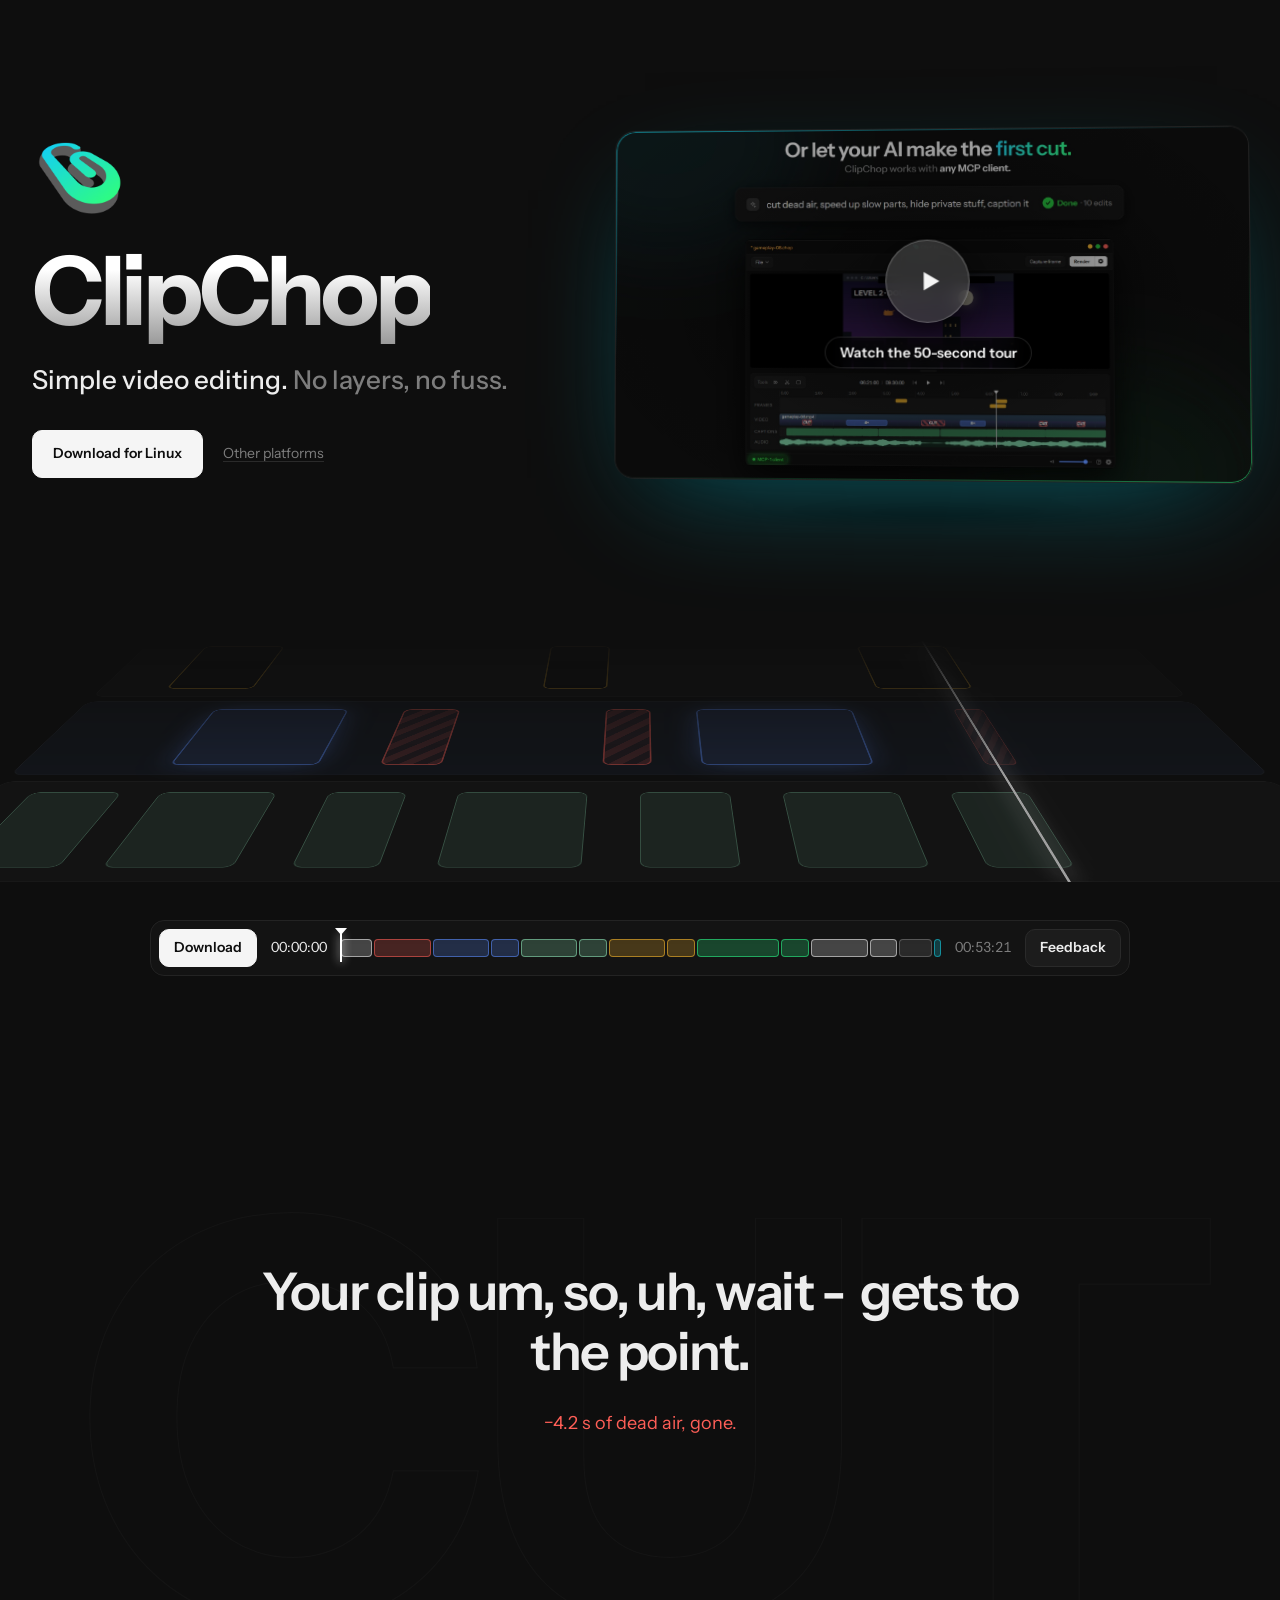
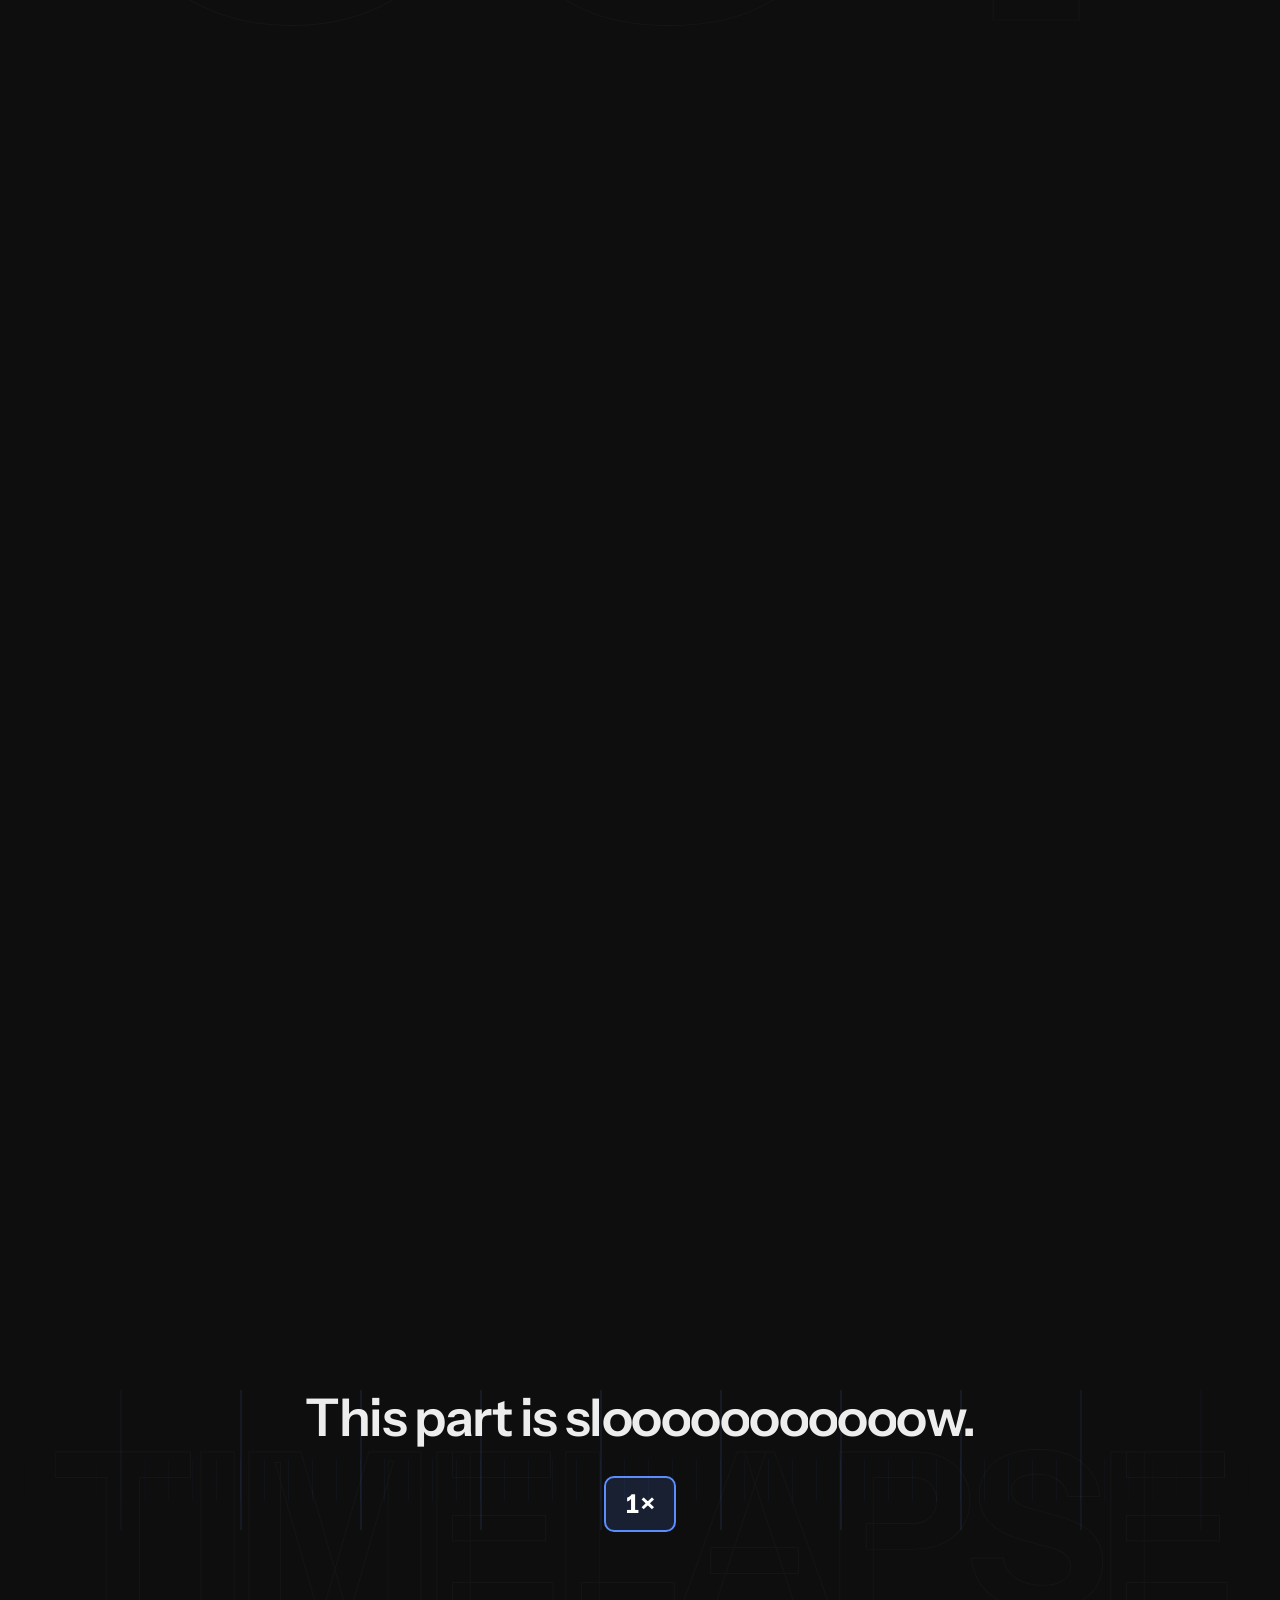
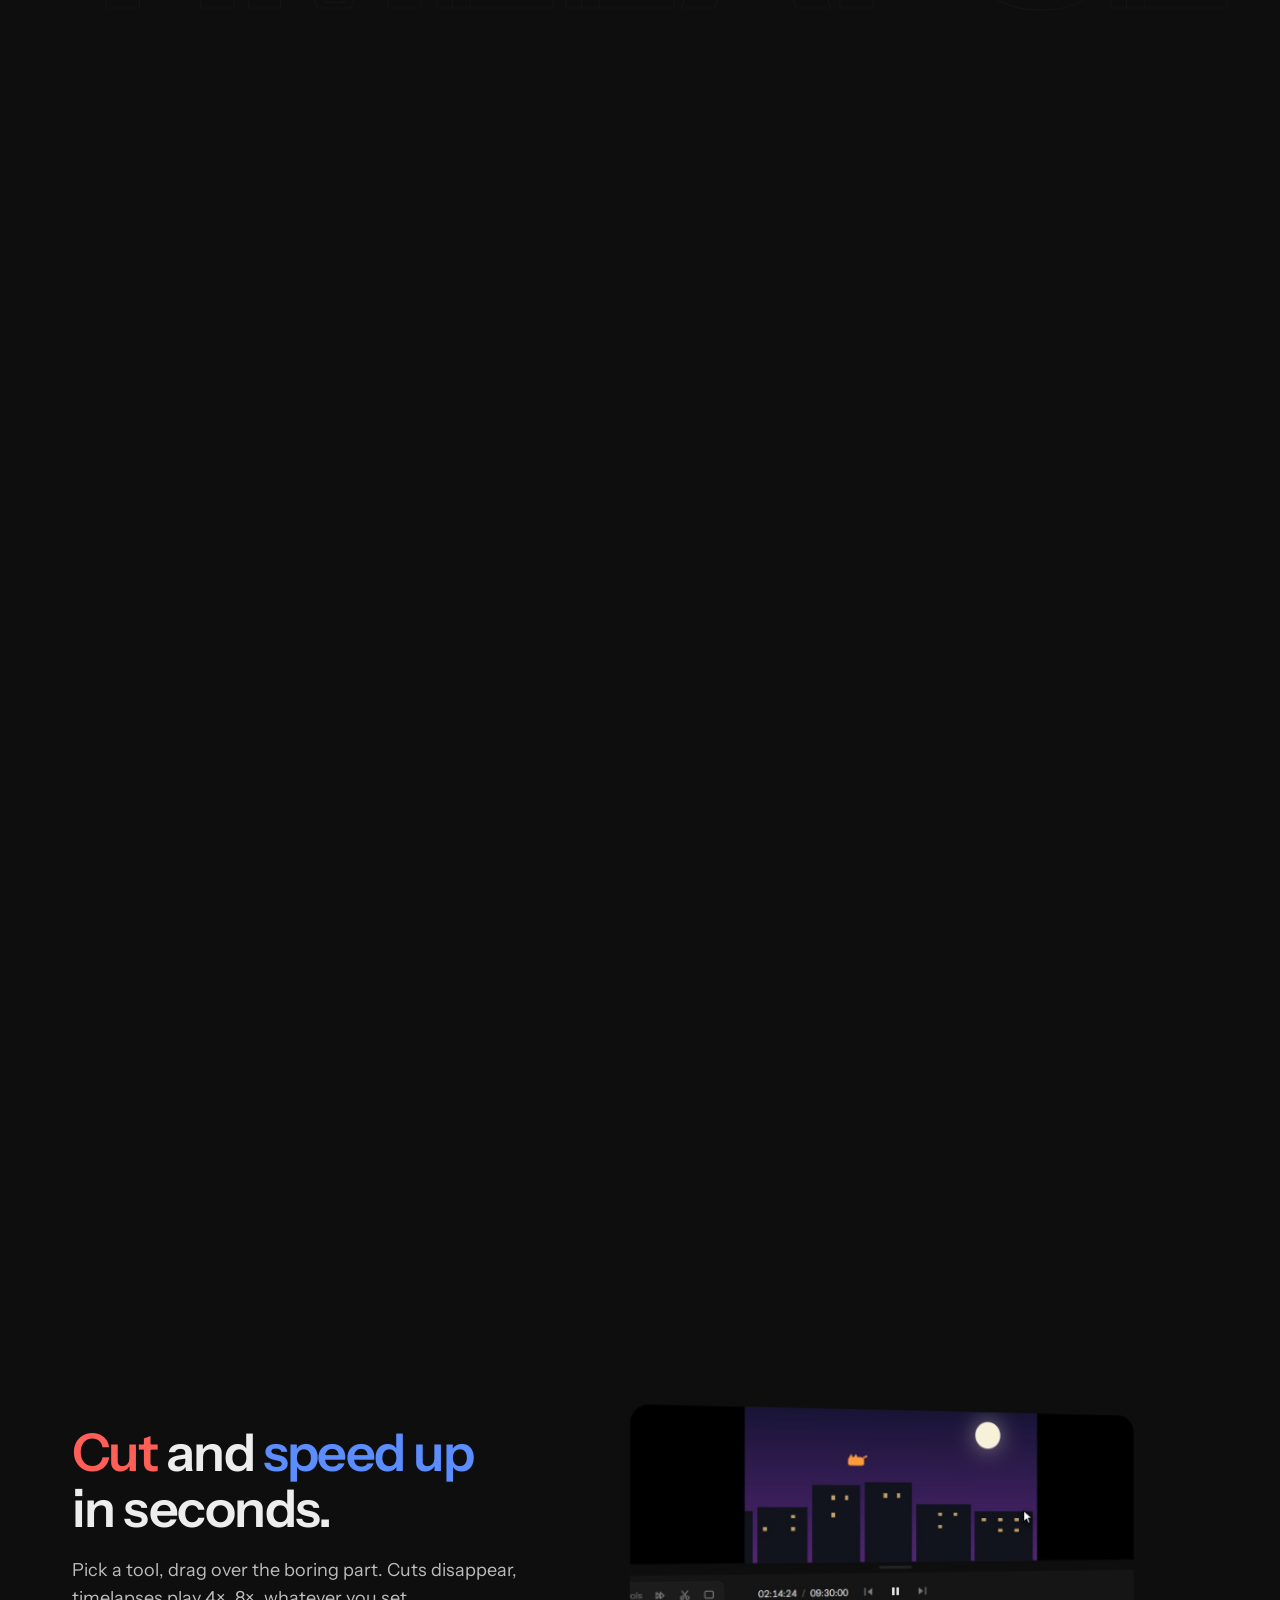
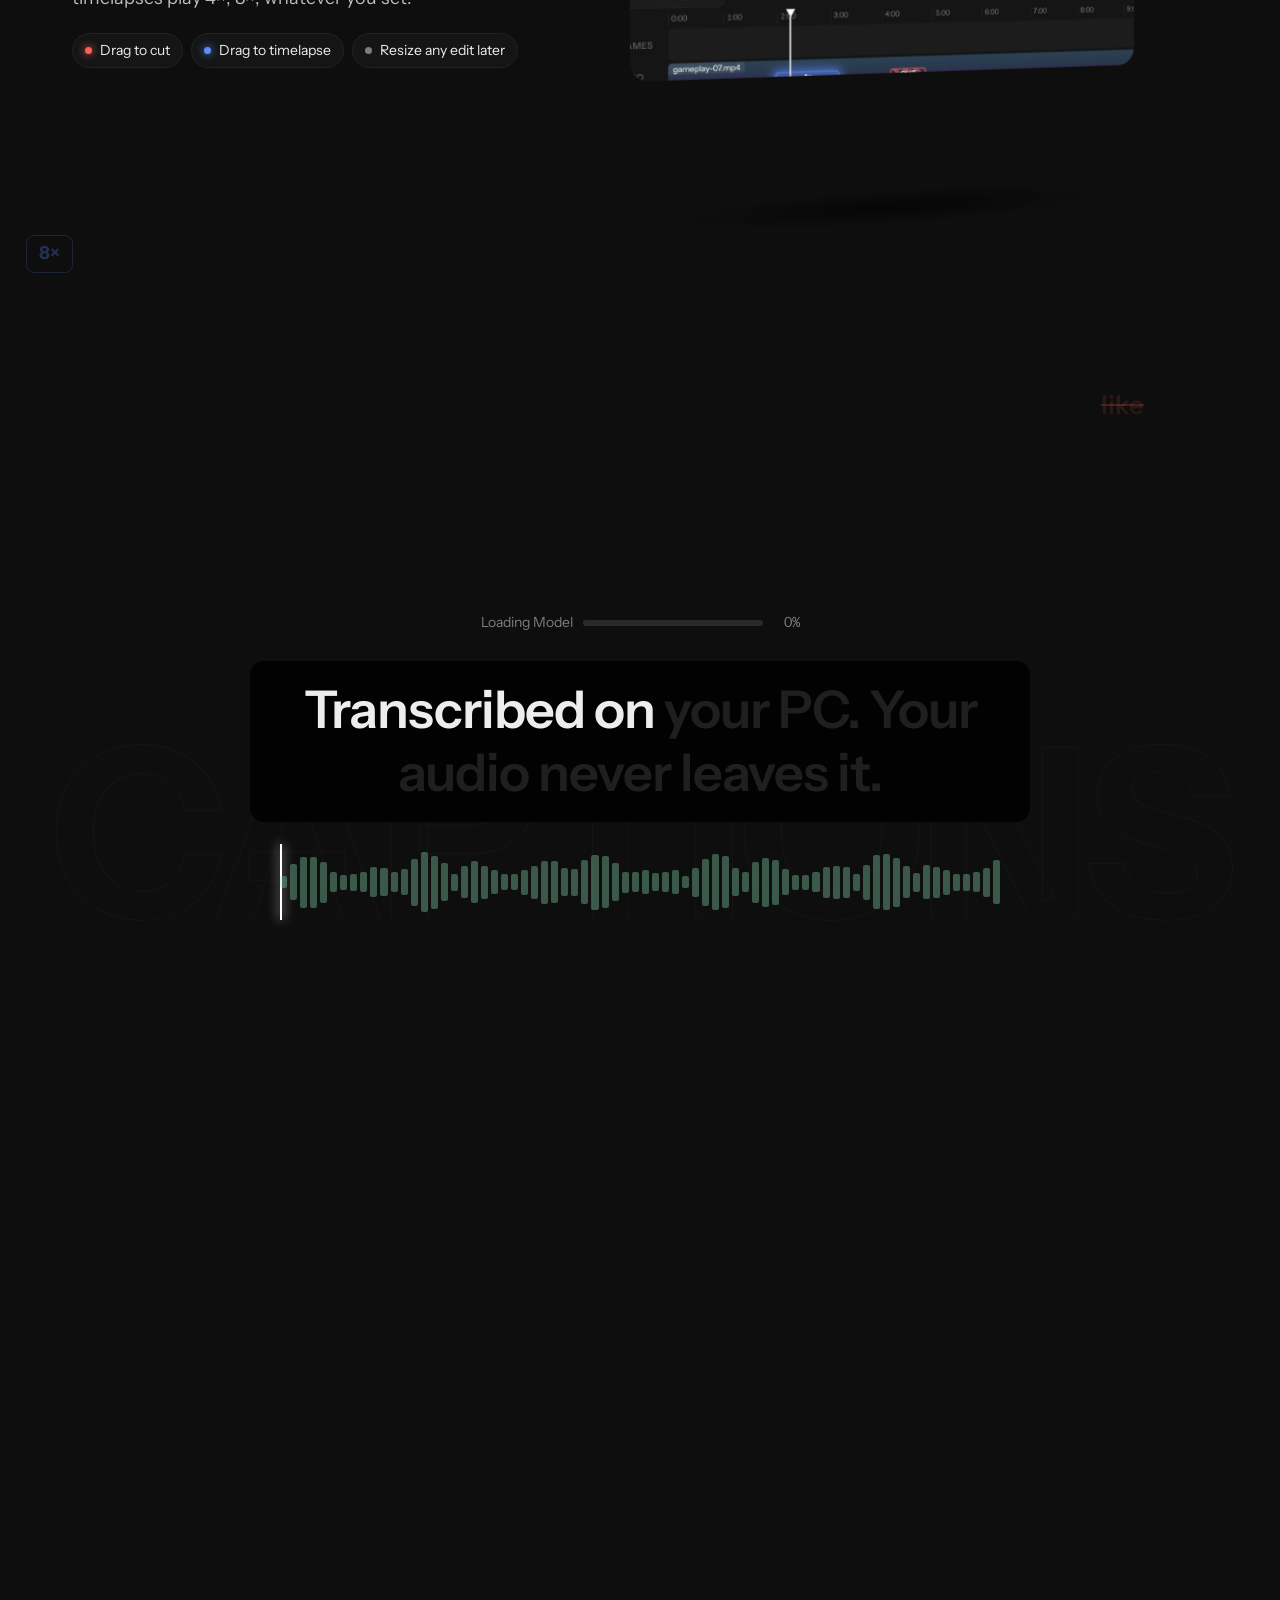
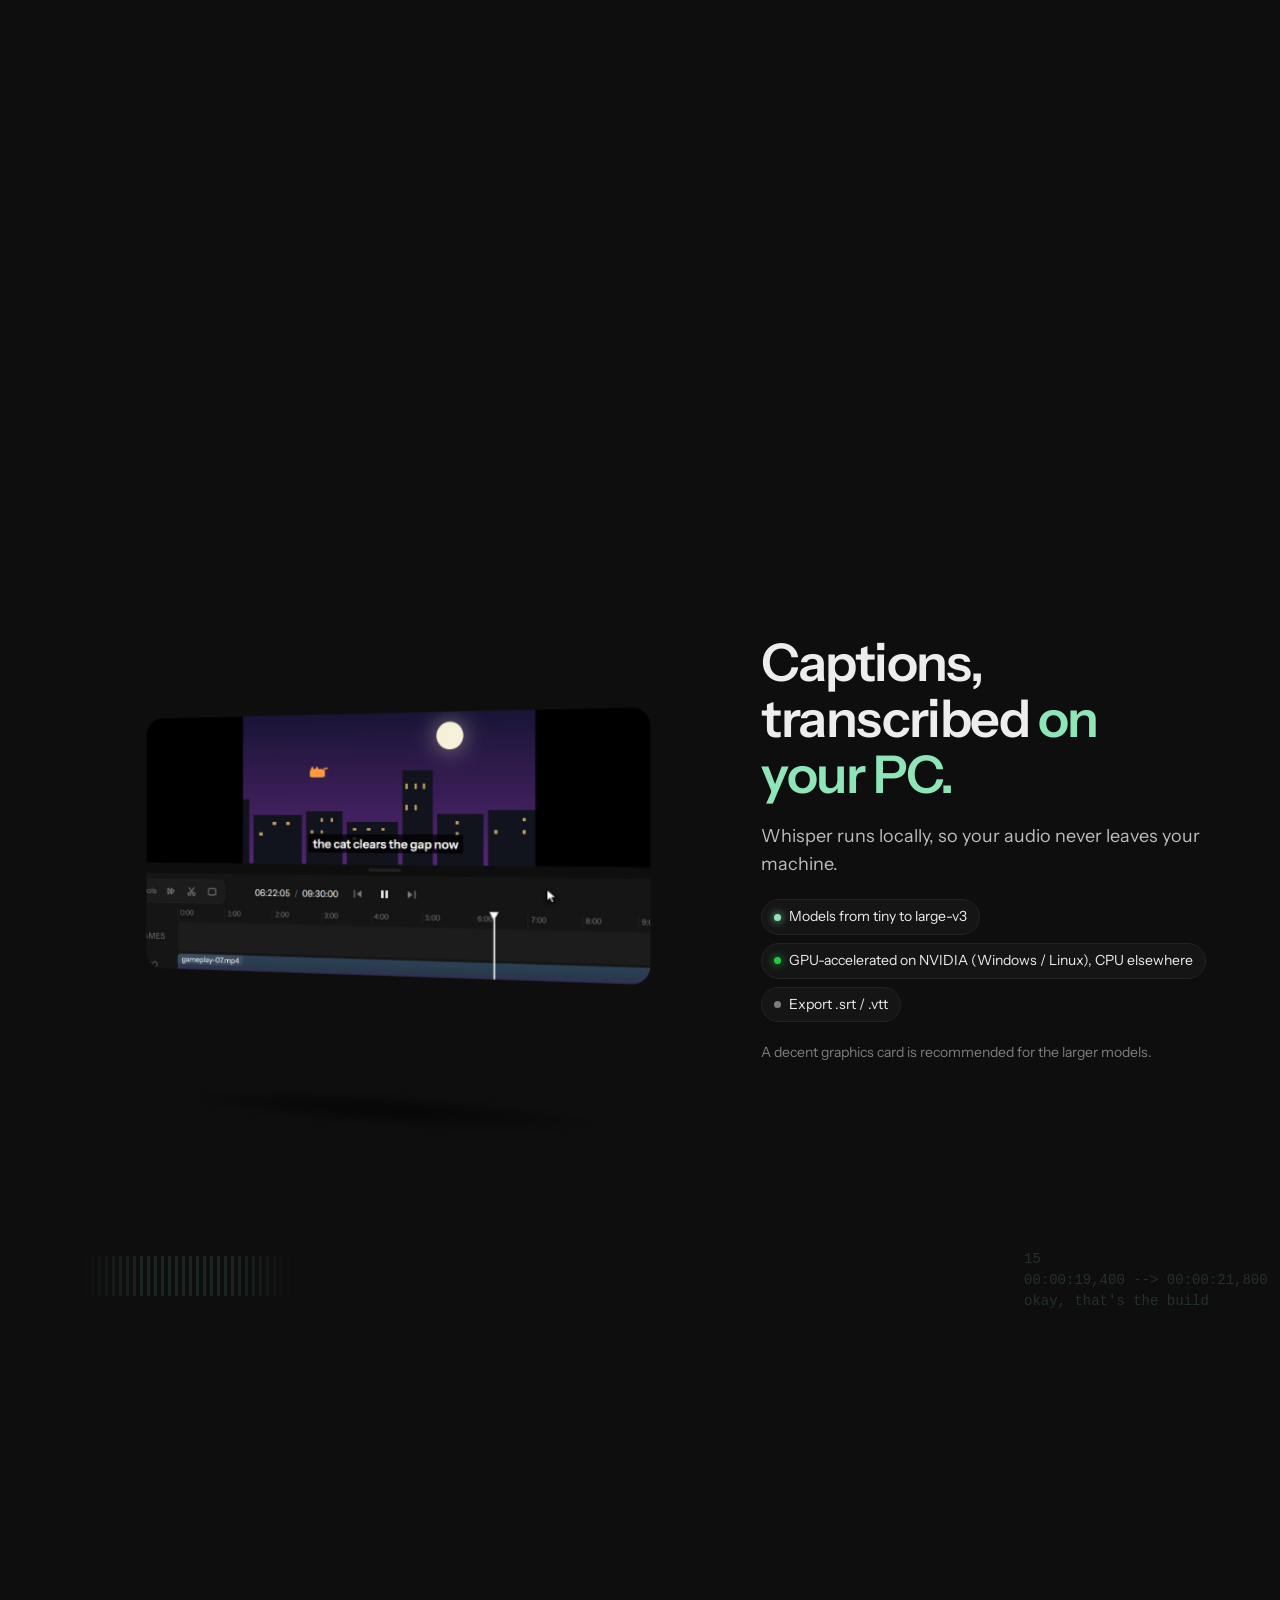
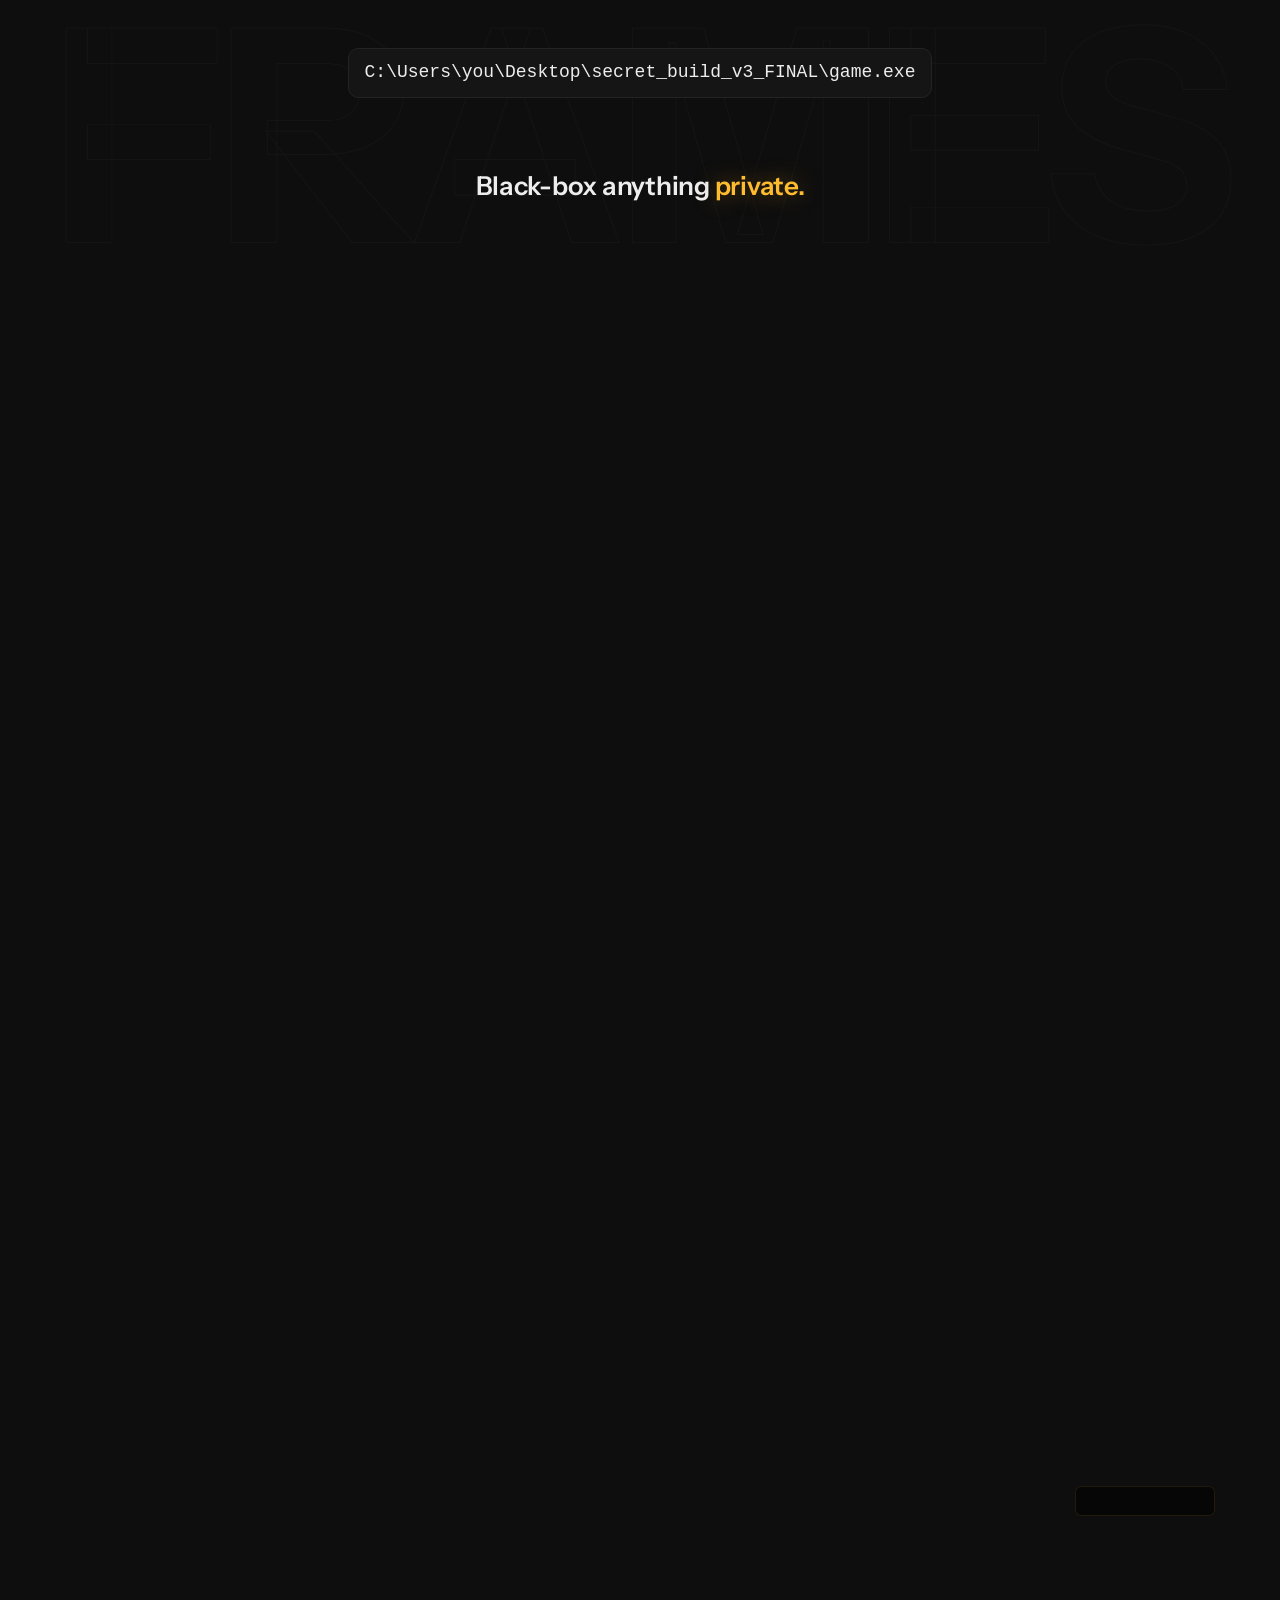
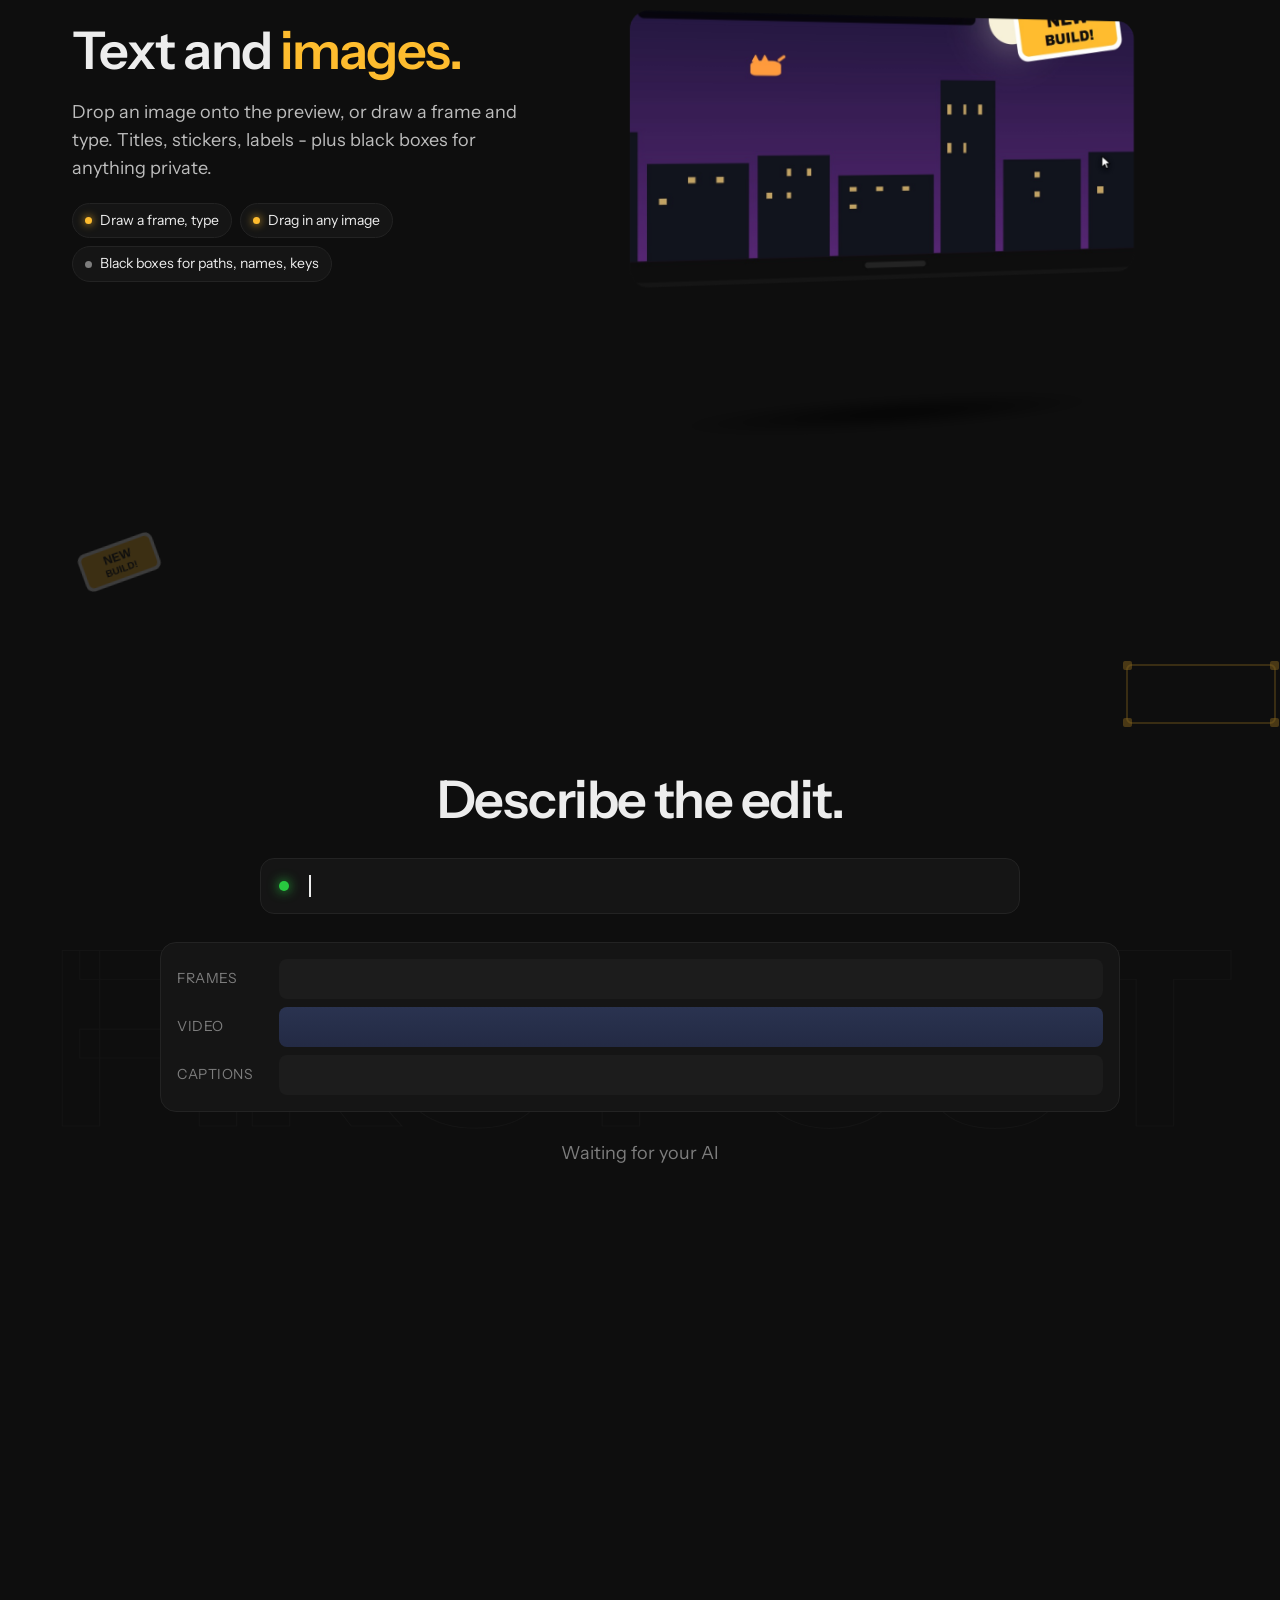
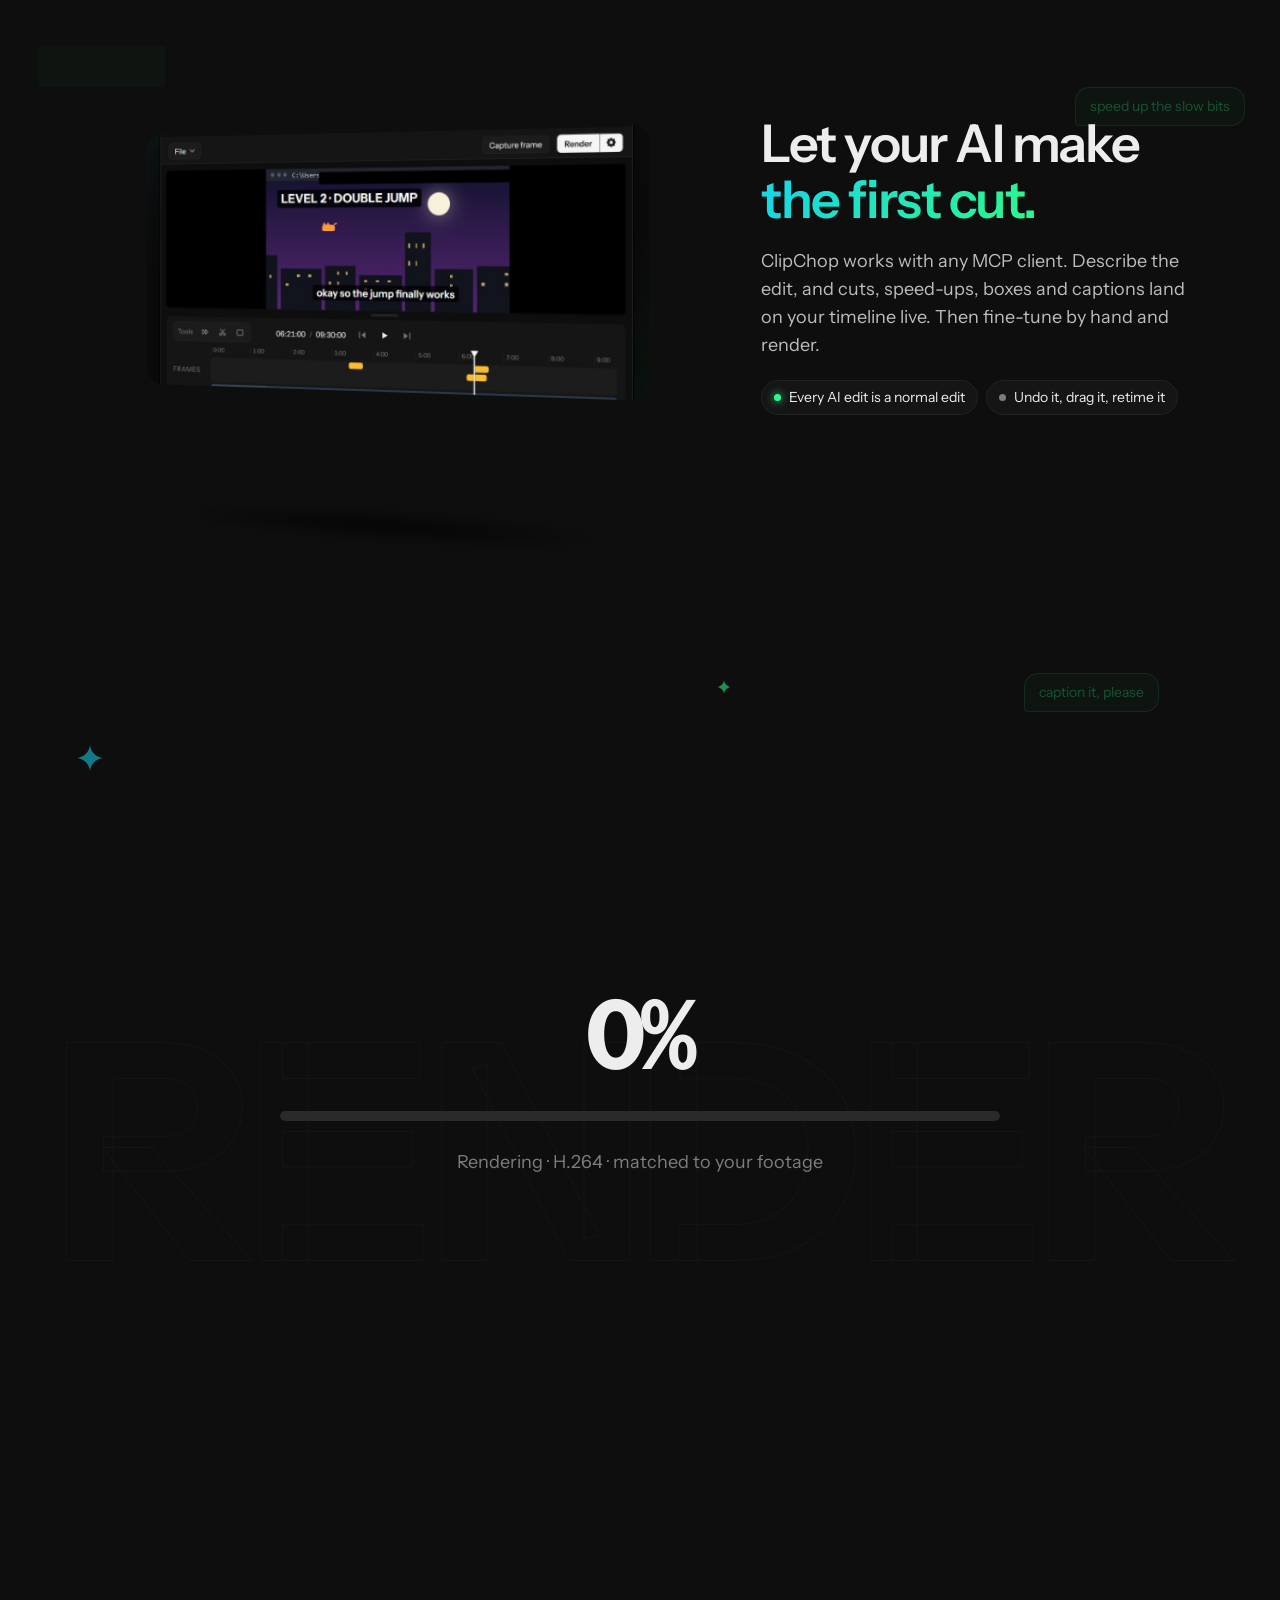
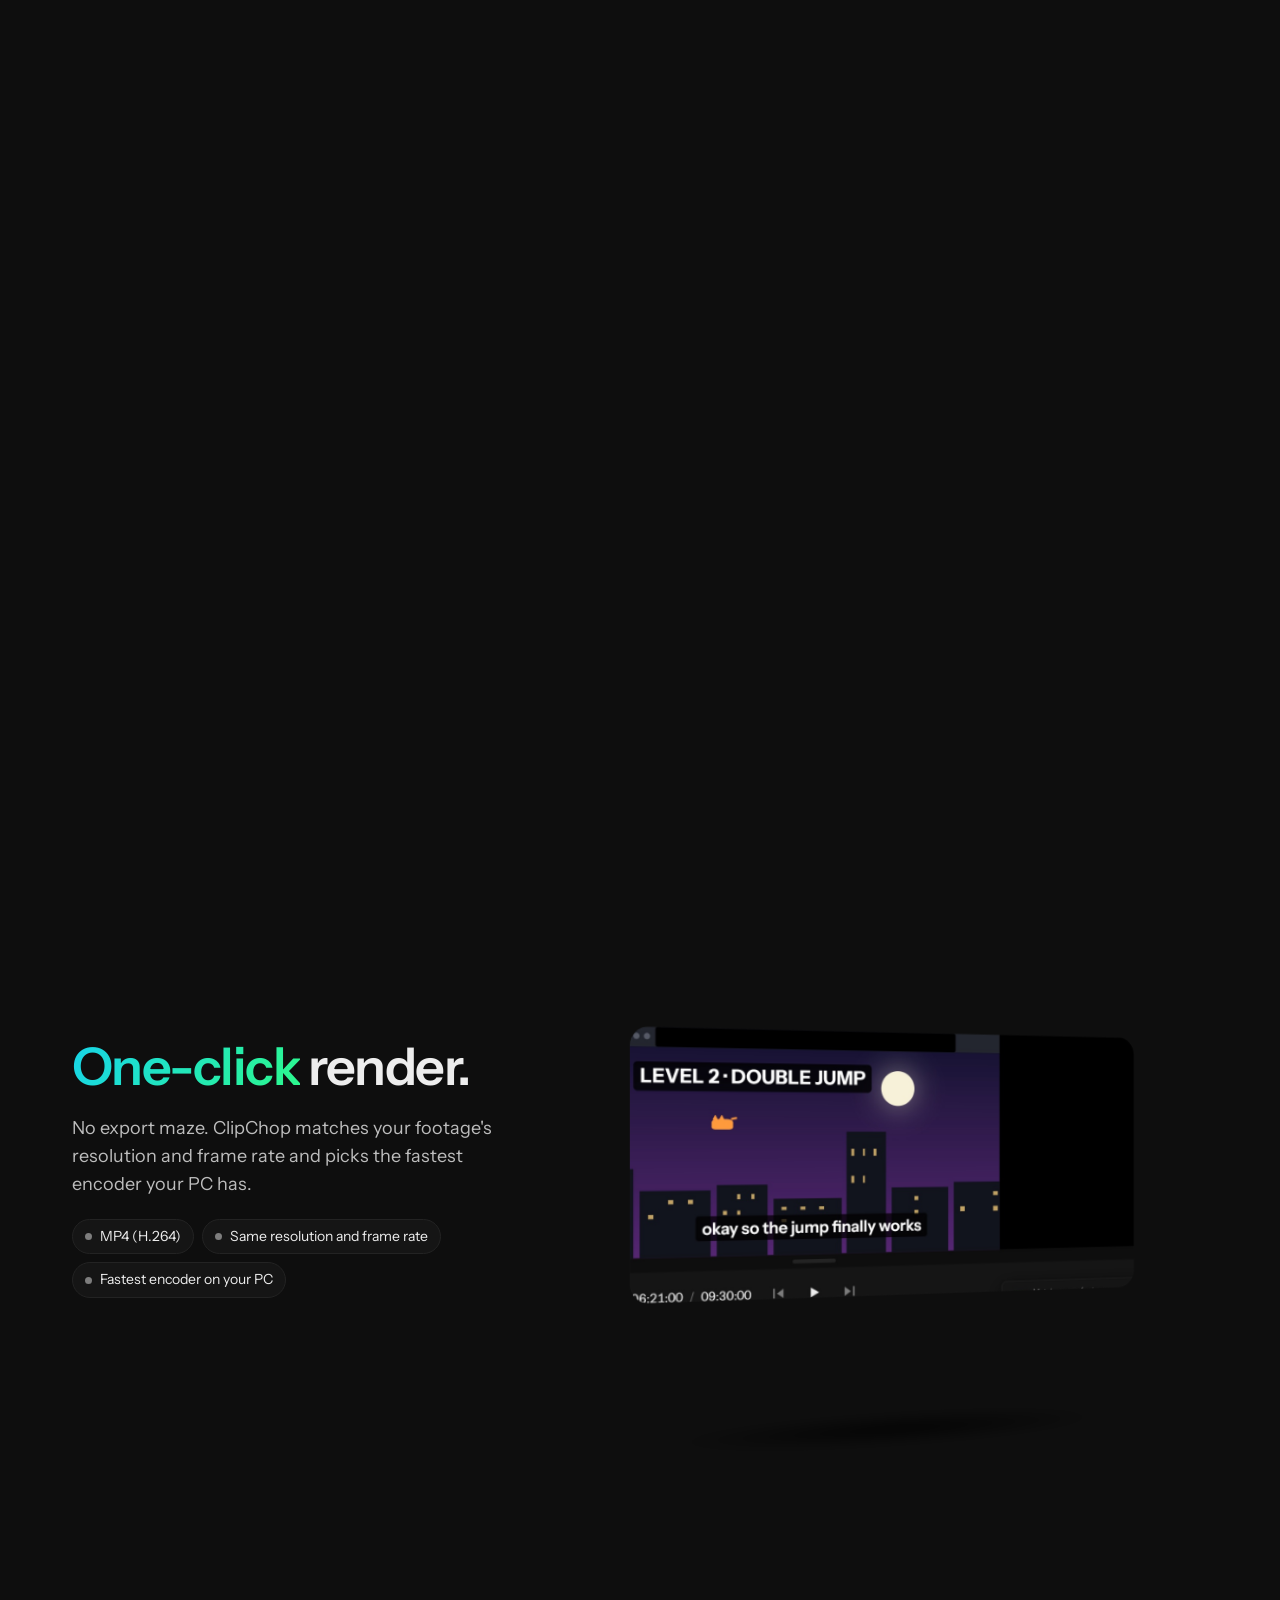
==== commit 19a2dca0: "UI Polishing update" ====
--- a/index.html
+++ b/index.html
@@ -23,14 +23,6 @@
   <!-- Section-tinted colour wash behind everything (colour follows the section in view). -->
   <div class="ambient" aria-hidden="true"><i></i><i></i></div>
 
-  <header class="topbar" data-topbar>
-    <a class="topbar-brand" href="#top">
-      <img src="assets/clipchop-appicon.png" alt="" width="28" height="28">
-      <span>ClipChop</span>
-    </a>
-    <a class="btn sm" data-dl href="#get">Download</a>
-  </header>
-
   <main id="main">
     <!-- 1. Hero -->
     <section class="hero" id="top" data-scroll data-seg="#f5f5f5" data-name="Intro">
@@ -132,7 +124,6 @@
         <span class="px filler" style="--x:4%;--y:5%;--d:1.2">um</span>
         <span class="px filler hide-sm" style="--x:86%;--y:93%;--d:.8">like</span>
         <span class="px shard" style="--x:68%;--y:4%;--d:.9;--r:-6deg;--sw:130px"></span>
-        <span class="px film thin hide-sm" style="--x:-10%;--y:97%;--d:.5;--fs:-1"></span>
         <span class="px speed-tag" style="--x:94%;--y:42%;--d:1.4">4×</span>
         <span class="px speed-tag hide-sm" style="--x:2%;--y:76%;--d:.7">8×</span>
       </div>
@@ -213,7 +204,7 @@
           </div>
           <img class="sticker" src="assets/sticker.svg" alt="">
         </div>
-        <p class="scene-sub" data-frame-sub aria-hidden="true">Black-box anything private.</p>
+        <p class="frame-sub" data-frame-sub aria-hidden="true">Black-box anything <span class="c-frame">private.</span></p>
       </div>
     </section>
 
@@ -260,6 +251,8 @@
               <span class="chip frame title" style="--x:2%;--w:12%;--s:.58">T&nbsp;Devlog #7</span>
               <span class="chip frame" style="--x:20%;--w:9%;--s:.405"></span>
               <span class="chip frame tweak-move" style="--x:64%;--w:8%;--s:.545"></span>
+              <!-- Hand tweak 2: a cursor grabs the AI's box and drags it left. -->
+              <svg class="cur cur-move" style="--x:64%;--w:8%" viewBox="0 0 20 24"><path d="M2 2v17l4.6-4.4 3.1 7 3-1.3-3-6.9H16z"/></svg>
             </div>
           </div>
           <div class="lane-row"><span class="lbl">Video</span>
@@ -270,6 +263,8 @@
               <span class="chip cut" style="--x:44%;--w:6%;--s:.44">CUT</span>
               <span class="chip speed" style="--x:56%;--w:14%;--s:.475">8×</span>
               <span class="chip cut" style="--x:80%;--w:5%;--s:.51">CUT</span>
+              <!-- Hand tweak 1: a cursor grabs a cut's right edge and stretches it. -->
+              <svg class="cur cur-grow" style="--x:31%;--w:4%" viewBox="0 0 20 24"><path d="M2 2v17l4.6-4.4 3.1 7 3-1.3-3-6.9H16z"/></svg>
             </div>
           </div>
           <div class="lane-row"><span class="lbl">Captions</span>
@@ -291,10 +286,13 @@
     <!-- Feature 4 -->
     <section class="feature flip" data-scroll data-seg="#2df98b" data-name="AI first cut" style="--tint:#17d4ea; --tint2:#2df98b">
       <div class="bg" aria-hidden="true">
-        <svg class="px graph" style="--x:2%;--y:2%;--d:.6" viewBox="0 0 300 220"><path d="M20 30 C 120 30, 120 120, 220 120 M20 30 C 90 110, 150 190, 270 190 M220 120 L 270 190"/><circle cx="20" cy="30" r="6"/><circle cx="220" cy="120" r="5"/><circle cx="270" cy="190" r="5"/></svg>
-        <span class="px tchip cut" style="--x:90%;--y:7%;--d:1.3">CUT</span>
-        <span class="px tchip speed hide-sm" style="--x:5%;--y:91%;--d:1">8×</span>
-        <svg class="px graph hide-sm" style="--x:80%;--y:78%;--d:1.2" viewBox="0 0 300 220"><path d="M30 190 C 120 190, 140 60, 260 40 M30 190 C 110 140, 160 140, 200 110 M200 110 L 260 40"/><circle cx="30" cy="190" r="6"/><circle cx="200" cy="110" r="5"/><circle cx="260" cy="40" r="5"/></svg>
+        <span class="px bubble" style="--x:3%;--y:4%;--d:1.1">cut the dead air</span>
+        <span class="px bubble hide-sm" style="--x:80%;--y:91%;--d:.7">caption it, please</span>
+        <span class="px bubble hide-sm" style="--x:84%;--y:3%;--d:1.4">speed up the slow bits</span>
+        <span class="px spark" style="--x:40%;--y:5%;--d:1.6;--sz:22px;--dl:0s"><svg viewBox="0 0 24 24"><path d="M12 0c.8 6.6 5.4 11.2 12 12-6.6.8-11.2 5.4-12 12-.8-6.6-5.4-11.2-12-12C6.6 11.2 11.2 6.6 12 0z"/></svg></span>
+        <span class="px spark" style="--x:95%;--y:45%;--d:.9;--sz:16px;--dl:-1.3s"><svg viewBox="0 0 24 24"><path d="M12 0c.8 6.6 5.4 11.2 12 12-6.6.8-11.2 5.4-12 12-.8-6.6-5.4-11.2-12-12C6.6 11.2 11.2 6.6 12 0z"/></svg></span>
+        <span class="px spark hide-sm" style="--x:6%;--y:88%;--d:1.3;--sz:26px;--dl:-2.4s"><svg viewBox="0 0 24 24"><path d="M12 0c.8 6.6 5.4 11.2 12 12-6.6.8-11.2 5.4-12 12-.8-6.6-5.4-11.2-12-12C6.6 11.2 11.2 6.6 12 0z"/></svg></span>
+        <span class="px spark hide-sm" style="--x:56%;--y:94%;--d:.6;--sz:14px;--dl:-0.7s"><svg viewBox="0 0 24 24"><path d="M12 0c.8 6.6 5.4 11.2 12 12-6.6.8-11.2 5.4-12 12-.8-6.6-5.4-11.2-12-12C6.6 11.2 11.2 6.6 12 0z"/></svg></span>
       </div>
       <div class="feature-text" data-scroll>
         <h2>Let your AI make <span class="c-grad">the first cut.</span></h2>
@@ -334,7 +332,7 @@
         <span class="px spec hide-sm" style="--x:82%;--y:93%;--d:1.2">60 fps</span>
       </div>
       <div class="feature-text" data-scroll>
-        <h2>One-click render.</h2>
+        <h2><span class="c-grad">One-click</span> render.</h2>
         <p>No export maze. ClipChop matches your footage's resolution and frame rate and picks the fastest encoder your PC has.</p>
         <ul class="chips">
           <li>MP4 (H.264)</li>
@@ -356,7 +354,7 @@
       <div class="note-inner">
         <div class="avatar" aria-hidden="true"><img src="assets/clipchop-appicon.png" alt=""></div>
         <h2>Why I made this.</h2>
-        <p class="reveal" data-scroll data-reveal>[Placeholder - your personal note goes here, 80 to 150 words. Say who you are, why you built ClipChop, and what kind of videos you made with it. Keep it plain and first-person. This paragraph lights up word by word as the visitor scrolls, so short sentences read best.]</p>
+        <p class="reveal" data-scroll data-reveal>I work on a lot of creative projects, but I've never enjoyed documenting them. Opening DaVinci Resolve or Blender just to trim a devlog felt like overkill, and I spent more time fighting the software than actually editing and getting the update out. So I started leaving screen recording on and, at the end, asking Claude to stitch it all into a video and make the cuts for me. The results were good, but I couldn't fine-tune the edits the way I wanted. That's why I made ClipChop: intuitive, easy to pick up, no bloat. Download it, install it, and start editing.</p>
         <p class="sig">- Your name</p>
       </div>
     </section>
@@ -374,7 +372,7 @@
             <a class="btn primary" data-asset="windows-exe" href="#">Installer (.exe)</a>
             <a class="btn" data-asset="windows-msi" href="#">.msi</a>
           </div>
-          <p class="fine">Ready on Windows 11. On Windows 10, install Microsoft WebView2 first.</p>
+          <p class="fine">Ready on Windows 11. On Windows 10, install <a href="https://developer.microsoft.com/microsoft-edge/webview2/" target="_blank" rel="noopener">Microsoft WebView2</a> first.</p>
         </article>
         <article class="plat" data-os="mac">
           <svg class="plat-icon" viewBox="0 0 24 24" aria-hidden="true"><path fill="currentColor" d="M16.4 12.6c0-2.5 2-3.7 2.1-3.7-1.2-1.7-3-1.9-3.6-2-1.5-.2-3 .9-3.8.9s-2-.9-3.3-.8a4.9 4.9 0 0 0-4.1 2.5c-1.8 3.1-.5 7.6 1.3 10.1.8 1.2 1.8 2.6 3.1 2.5 1.2 0 1.7-.8 3.2-.8s1.9.8 3.2.8c1.3 0 2.2-1.2 3-2.4a10 10 0 0 0 1.4-2.8 4.3 4.3 0 0 1-2.5-4.3zM14 5.2A4.3 4.3 0 0 0 15 2a4.4 4.4 0 0 0-2.9 1.5 4.1 4.1 0 0 0-1 3.1A3.6 3.6 0 0 0 14 5.2z"/></svg>
@@ -411,9 +409,11 @@
 
   <!-- The page as a timeline: one coloured region per section, playhead = scroll. -->
   <nav class="scrubber" data-scrubber aria-label="Page sections">
+    <a class="btn primary sm" data-dl href="#get">Download</a>
     <span class="tc" data-tc>00:00:00</span>
     <div class="scrub-track" data-scrub-track><span class="scrub-head" data-scrub-head></span></div>
     <span class="tc dim">00:53:21</span>
+    <a class="btn sm" data-feedback href="#" target="_blank" rel="noopener">Feedback</a>
   </nav>
 
   <script src="vendor/lenis.min.js"></script>
--- a/styles.css
+++ b/styles.css
@@ -208,35 +208,6 @@
   color: var(--txt);
 }
 
-/* ---- Top bar (appears after the hero) ---- */
-.topbar {
-  position: fixed;
-  top: 12px;
-  left: 50%;
-  z-index: 50;
-  display: flex;
-  align-items: center;
-  gap: 24px;
-  width: max-content;
-  padding: 8px 8px 8px 14px;
-  background: color-mix(in srgb, var(--panel) 80%, transparent);
-  backdrop-filter: blur(14px);
-  border: 1px solid var(--line);
-  border-radius: 14px;
-  transform: translate(-50%, -90px);
-  transition: transform 0.5s var(--ease);
-}
-.topbar.show {
-  transform: translate(-50%, 0);
-}
-.topbar-brand {
-  display: flex;
-  align-items: center;
-  gap: 8px;
-  font-size: var(--fs-1);
-  font-weight: 600;
-  text-decoration: none;
-}
 
 /* ---- Hero ---- */
 .hero {
@@ -903,20 +874,30 @@
   opacity: 0.35;
   rotate: -12deg;
 }
-/* AI props */
-.graph {
-  width: 300px;
-  height: 220px;
-  overflow: visible;
-}
-.graph path {
-  fill: none;
-  stroke: #2df98b40;
-  stroke-width: 1.5;
-  stroke-dasharray: 4 6;
-}
-.graph circle {
-  fill: #2df98b55;
+/* AI props: prompt bubbles and twinkling sparkles. */
+.bubble {
+  padding: 8px 14px;
+  border-radius: 14px 14px 14px 4px;
+  background: #2df98b0f;
+  border: 1px solid #2df98b30;
+  font-size: var(--fs-1);
+  color: #2df98b80;
+  white-space: nowrap;
+}
+.spark svg {
+  display: block;
+  width: var(--sz);
+  height: var(--sz);
+  fill: #2df98b;
+  animation: twinkle 3.2s ease-in-out infinite;
+  animation-delay: var(--dl);
+}
+.spark:nth-child(even) svg {
+  fill: #17d4ea;
+}
+@keyframes twinkle {
+  0%, 100% { opacity: 0.15; transform: scale(0.7) rotate(0deg); }
+  50% { opacity: 0.7; transform: scale(1) rotate(20deg); }
 }
 .tchip {
   min-width: 60px;
@@ -1023,6 +1004,12 @@
   color: var(--cut);
   opacity: var(--b);
   transform: translateY(calc((1 - var(--b)) * 16px));
+}
+
+/* Keep the line and pill in front of the racing ruler. */
+.slow-line {
+  position: relative;
+  z-index: 1;
 }
 
 /* Scene: timelapse. Each extra "o" collapses in turn; the ruler races. */
@@ -1055,6 +1042,7 @@
   opacity: calc(0.3 + var(--q) * 0.7);
 }
 .speed-pill {
+  z-index: 1;
   position: relative;
   padding: 6px 18px;
   border: 2px solid var(--speed);
@@ -1229,10 +1217,26 @@
   }
 }
 
+/* Frames scene caption: larger and brighter than other scene subtitles. */
+.frame-sub {
+  font-size: var(--fs-3);
+  font-weight: 600;
+  letter-spacing: -0.01em;
+  color: var(--txt);
+}
+.frame-sub .c-frame {
+  text-shadow: 0 0 24px #febc2e66;
+}
+
 /* Scene: AI. Prompt types, ten edits drop onto a mini timeline, then a tweak. */
 #ai {
   --tl: clamp(0, (var(--p) - 0.3) / 0.36, 1);
-  --f: clamp(0, (var(--p) - 0.76) / 0.14, 1);
+  /* Hand tweaks: cursor 1 arrives (--a1) and stretches a cut (--f); cursor 2
+     arrives (--a2) and drags a box (--f2). */
+  --a1: clamp(0, (var(--p) - 0.68) / 0.06, 1);
+  --f: clamp(0, (var(--p) - 0.74) / 0.1, 1);
+  --a2: clamp(0, (var(--p) - 0.8) / 0.06, 1);
+  --f2: clamp(0, (var(--p) - 0.86) / 0.1, 1);
 }
 .ai-head {
   font-size: var(--fs-4);
@@ -1354,9 +1358,36 @@
   outline-offset: 2px;
 }
 .chip.tweak-move {
-  left: calc(var(--x) - var(--f) * 5%);
-  outline: 2px solid rgb(255 255 255 / calc(var(--f) * (1 - var(--f)) * 4));
+  left: calc(var(--x) - var(--f2) * 5%);
+  outline: 2px solid rgb(255 255 255 / calc(var(--f2) * (1 - var(--f2)) * 4));
   outline-offset: 2px;
+}
+/* Cursors: glide in from below-right, grab, drag, then the first one leaves. */
+.cur {
+  position: absolute;
+  z-index: 3;
+  top: 55%;
+  width: 22px;
+  height: 26px;
+  overflow: visible;
+  pointer-events: none;
+  filter: drop-shadow(0 3px 6px #000c);
+}
+.cur path {
+  fill: #fff;
+  stroke: #0e0e0e;
+  stroke-width: 1.4;
+  stroke-linejoin: round;
+}
+.cur-grow {
+  left: calc(var(--x) + var(--w) + var(--f) * 4% - 4px);
+  opacity: calc(var(--a1) * (1 - clamp(0, (var(--p) - 0.86) / 0.04, 1)));
+  transform: translate(calc((1 - var(--a1)) * 70px), calc((1 - var(--a1)) * 50px)) scale(calc(1 - (var(--f) * (1 - var(--f))) * 0.6));
+}
+.cur-move {
+  left: calc(var(--x) + var(--w) / 2 - var(--f2) * 5%);
+  opacity: var(--a2);
+  transform: translate(calc((1 - var(--a2)) * 80px), calc((1 - var(--a2)) * 60px)) scale(calc(1 - (var(--f2) * (1 - var(--f2))) * 0.6));
 }
 .tl-head {
   position: absolute;
@@ -1457,6 +1488,10 @@
 .fine {
   font-size: var(--fs-1);
   color: var(--dim) !important;
+}
+.fine a {
+  color: var(--txt);
+  text-underline-offset: 3px;
 }
 .c-cut { color: var(--cut); }
 .c-speed { color: var(--speed); }
@@ -1717,8 +1752,8 @@
   display: flex;
   align-items: center;
   gap: 14px;
-  width: min(760px, calc(100vw - 32px));
-  padding: 10px 14px;
+  width: min(980px, calc(100vw - 32px));
+  padding: 8px;
   border-radius: 14px;
   background: color-mix(in srgb, var(--panel) 82%, transparent);
   backdrop-filter: blur(14px);
@@ -1732,6 +1767,9 @@
 .tc {
   font-size: var(--fs-1);
   font-variant-numeric: tabular-nums;
+}
+.scrubber .btn {
+  flex: 0 0 auto;
 }
 .scrub-track {
   position: relative;
@@ -1792,8 +1830,11 @@
   border-top: 7px solid #fff;
 }
 @media (max-width: 760px) {
-  .scrubber .tc.dim {
+  .scrubber .tc {
     display: none;
+  }
+  .scrubber {
+    gap: 8px;
   }
 }
 
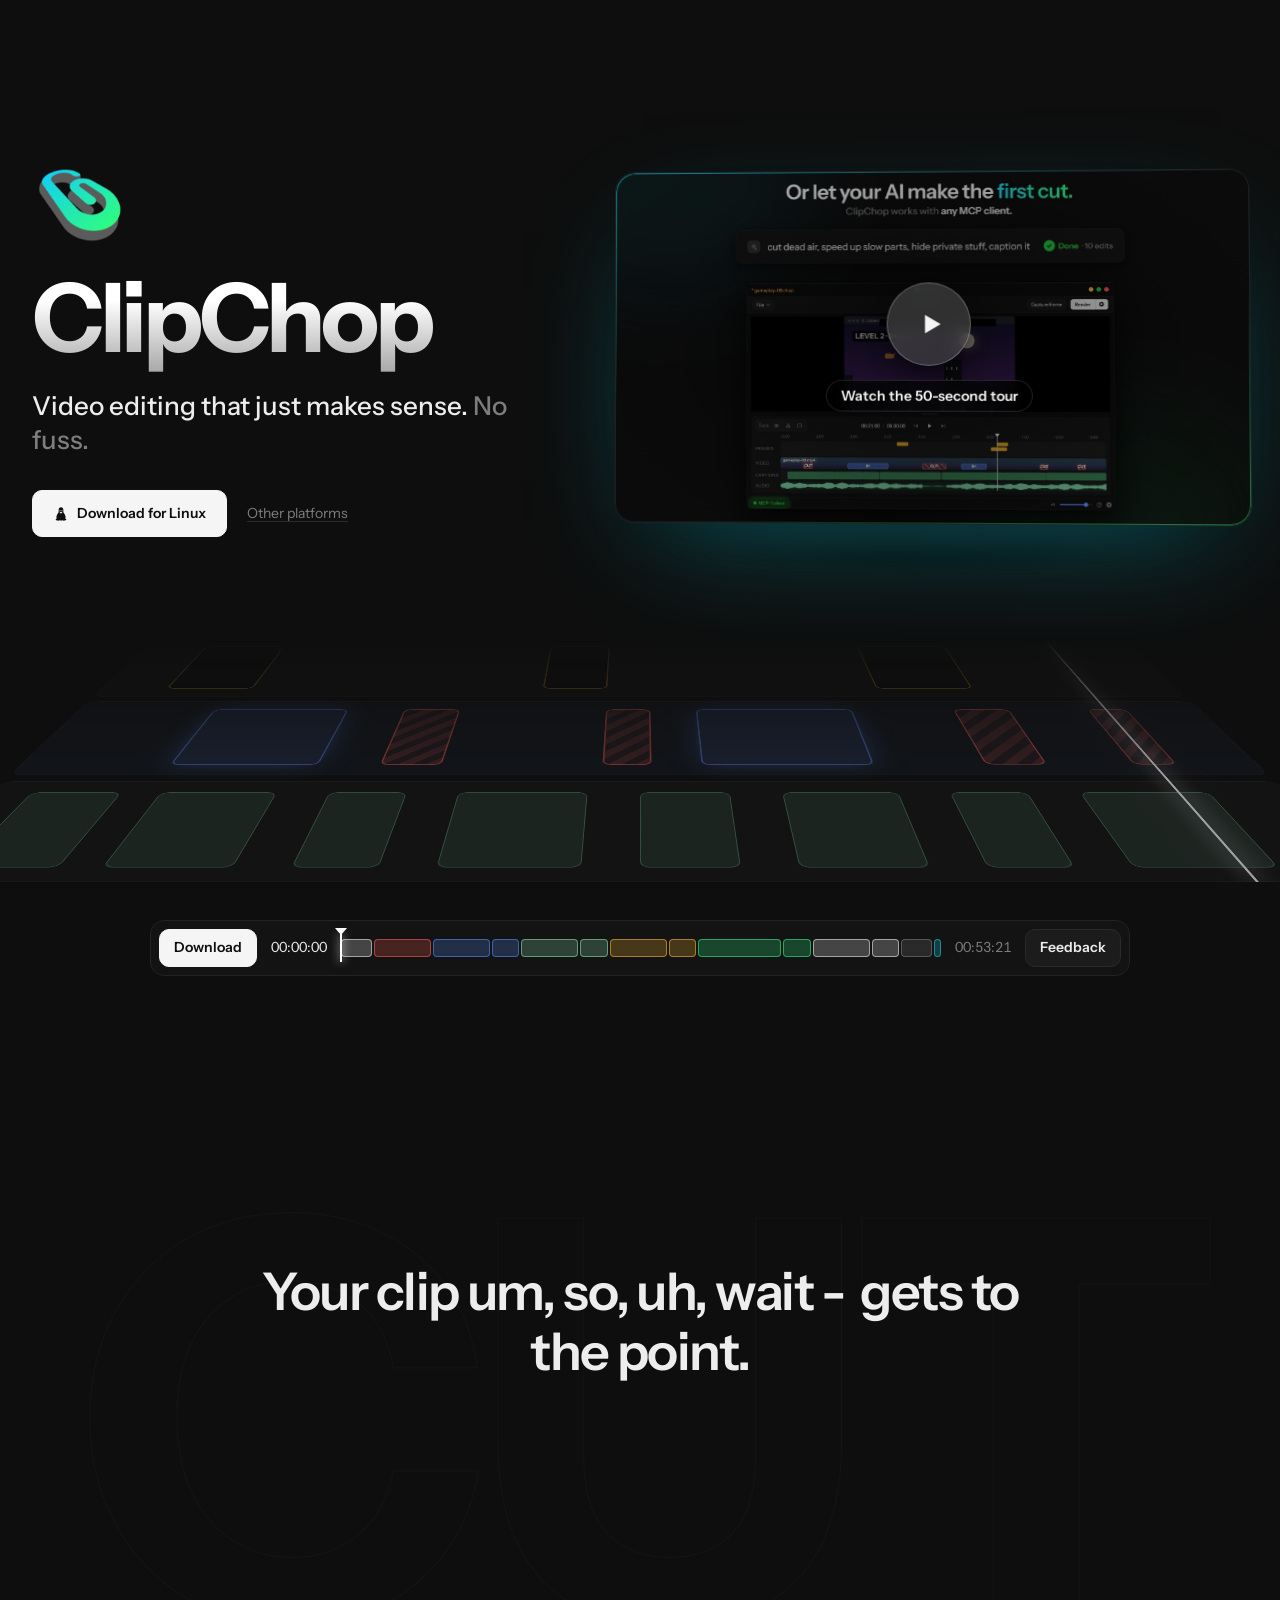
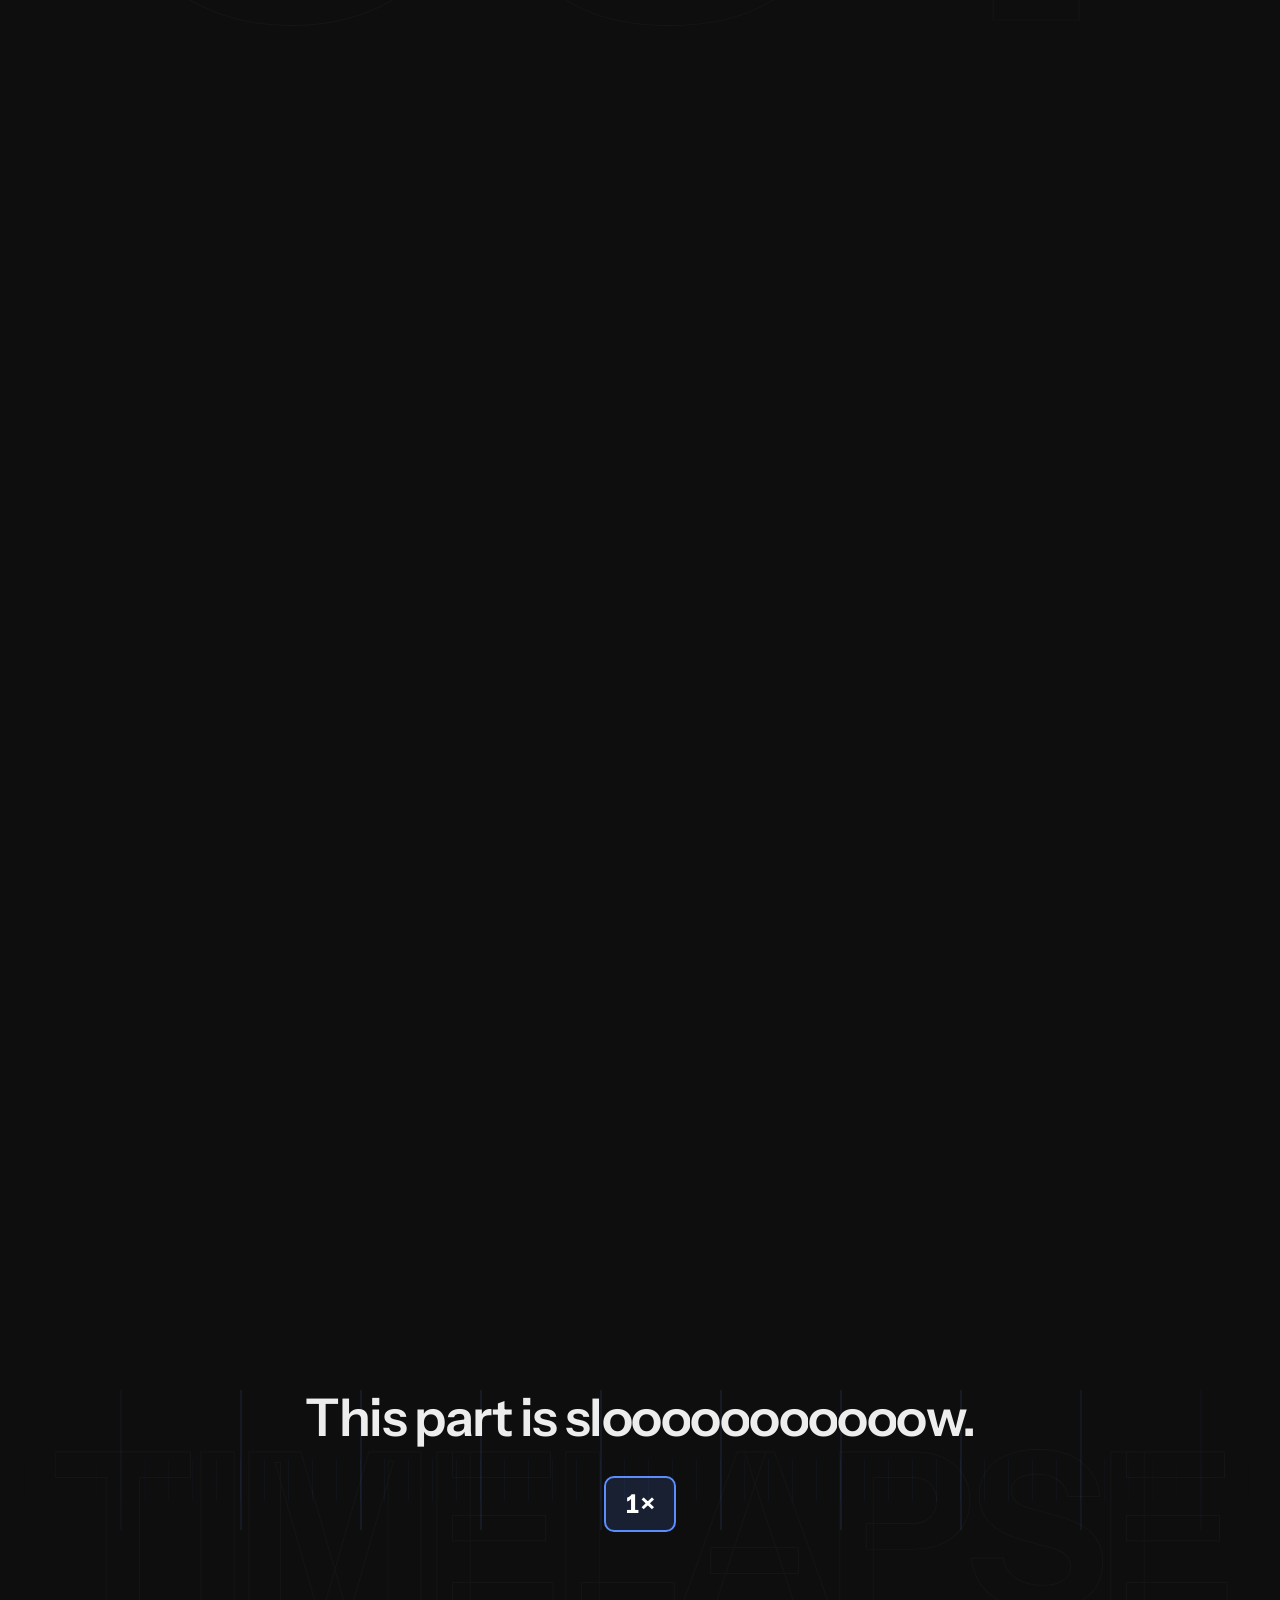
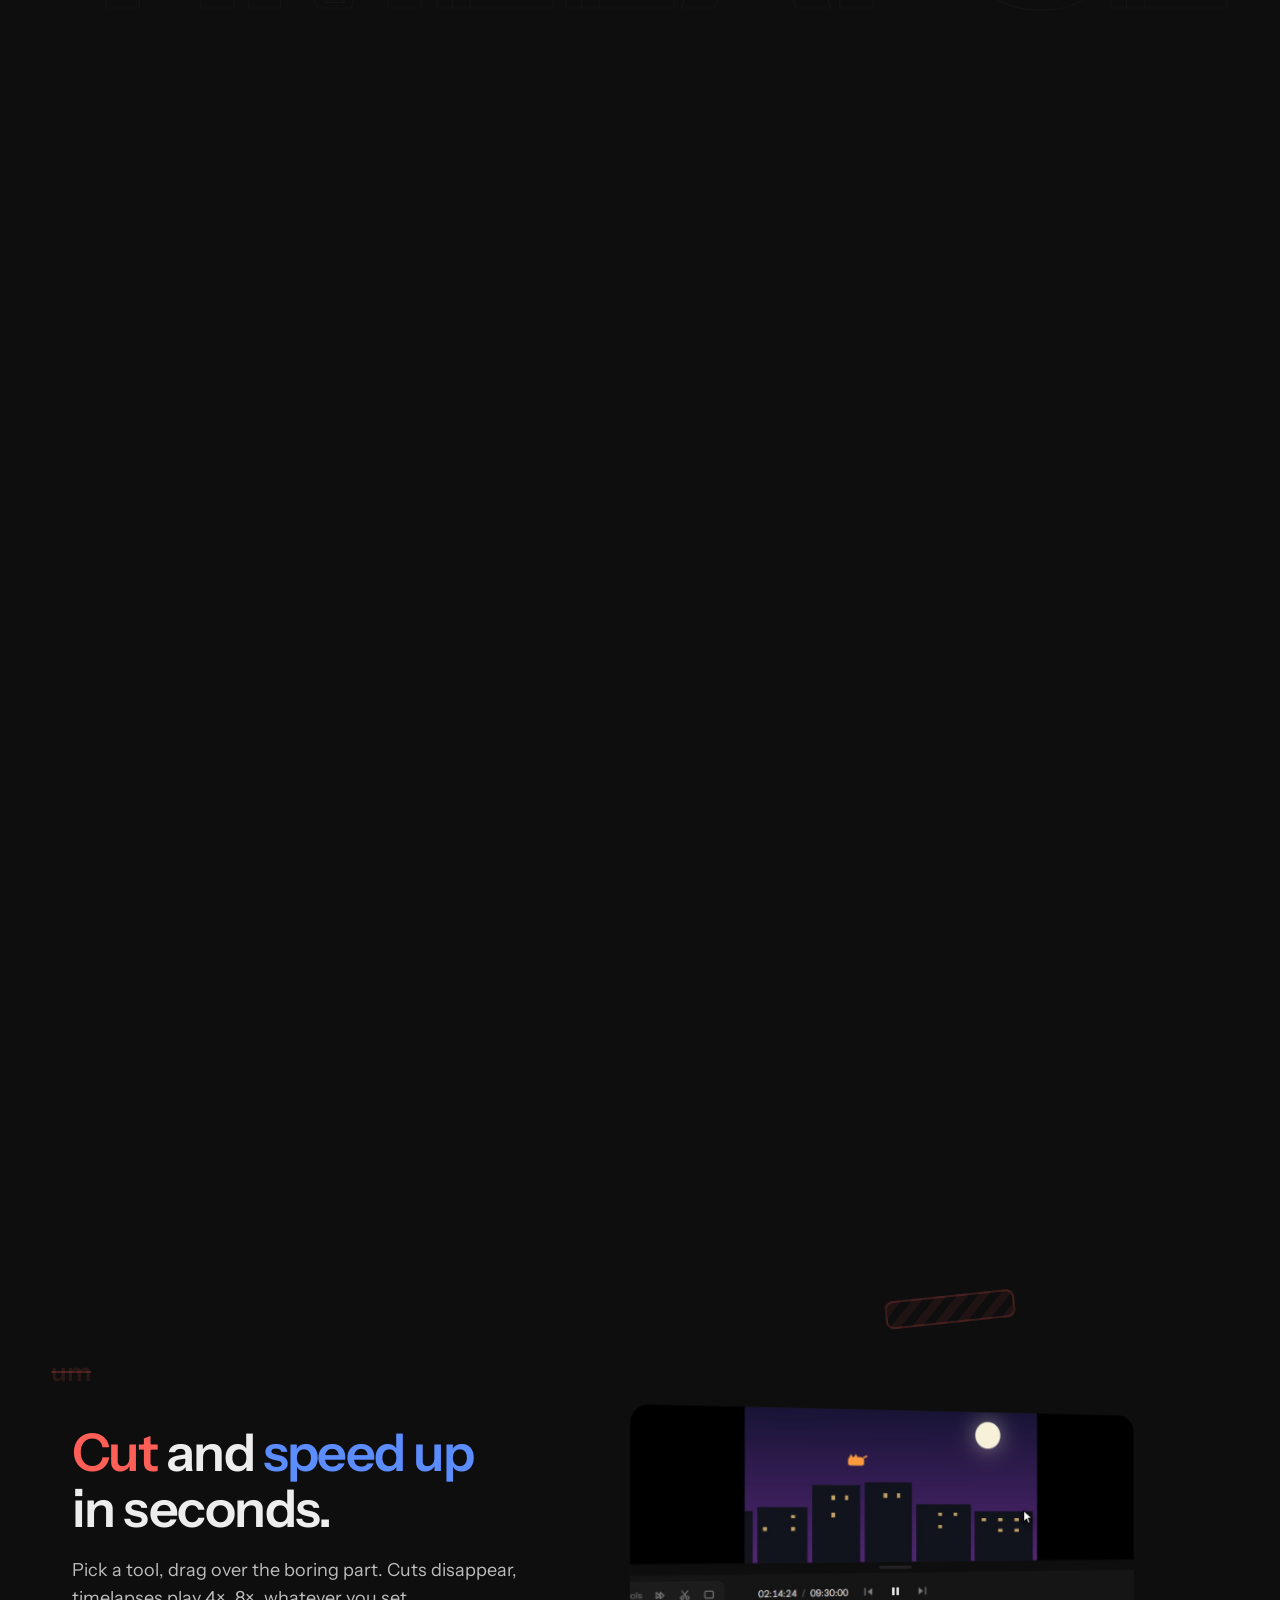
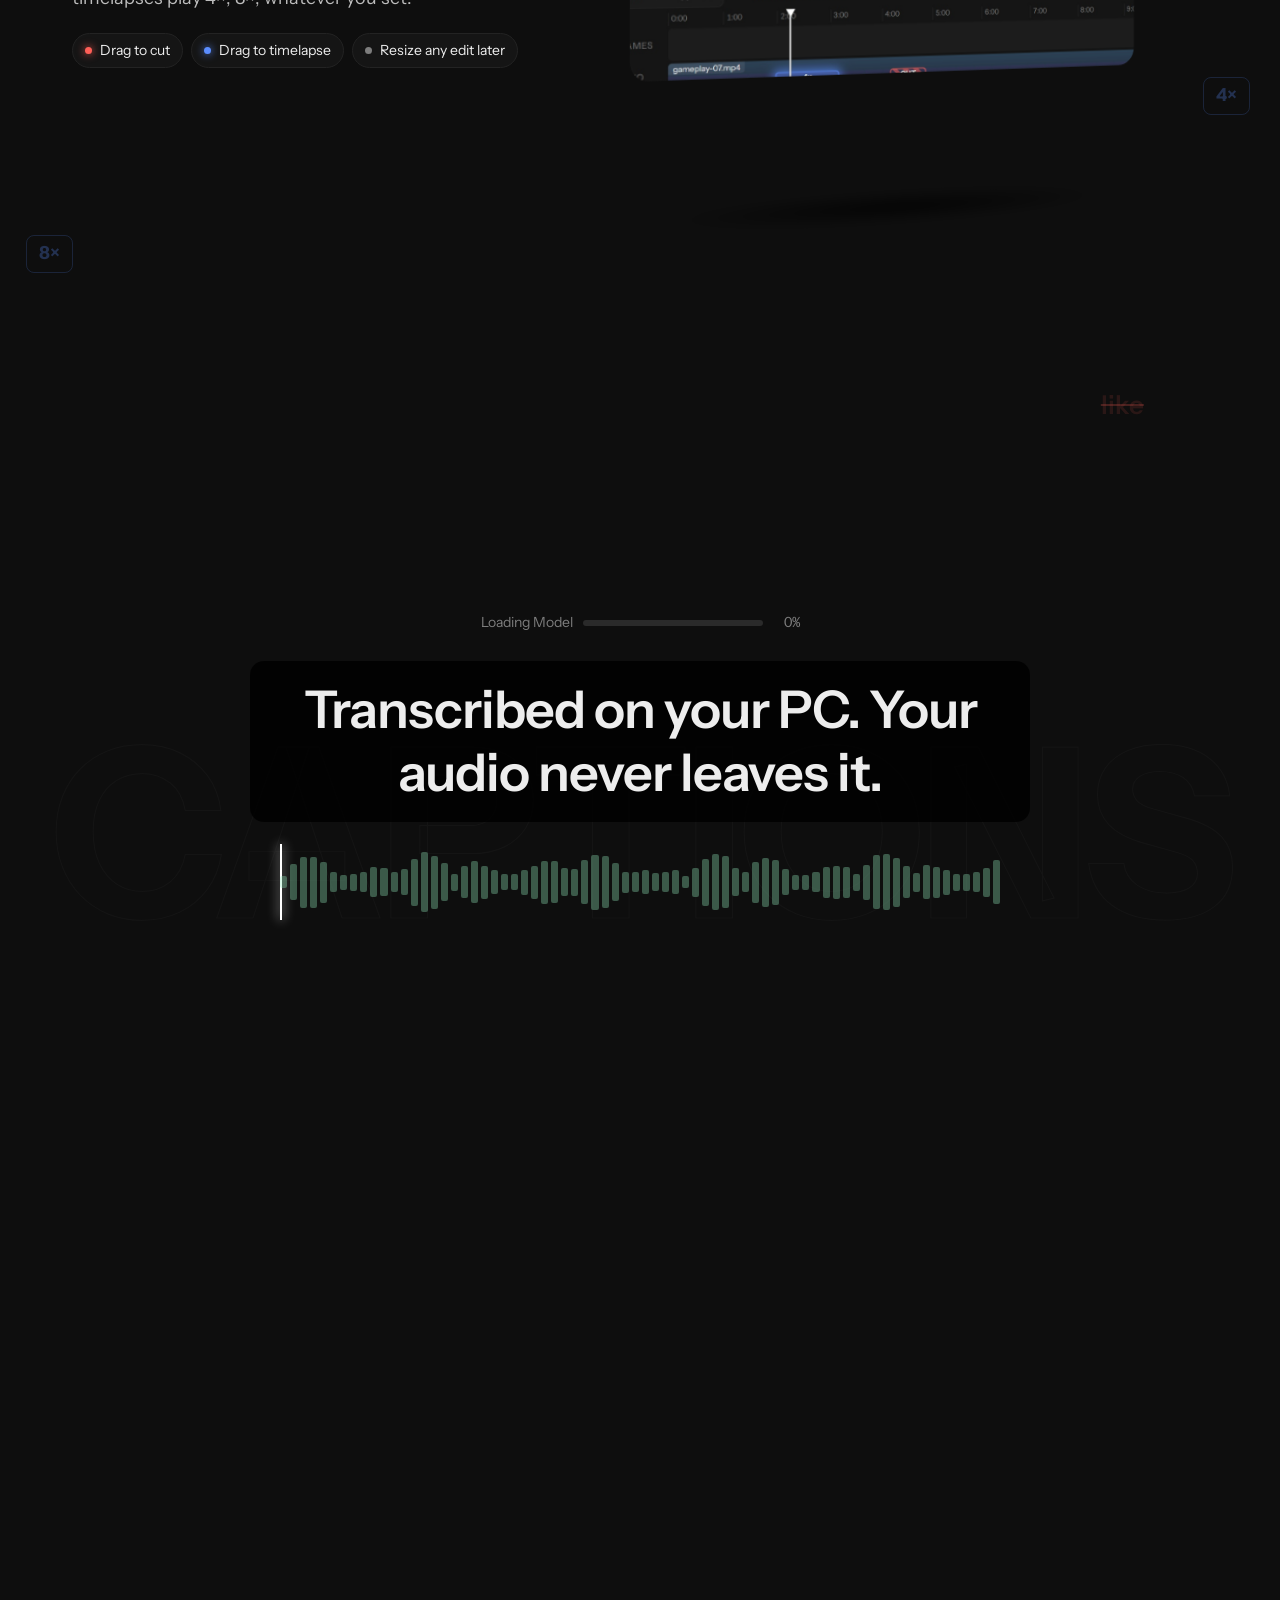
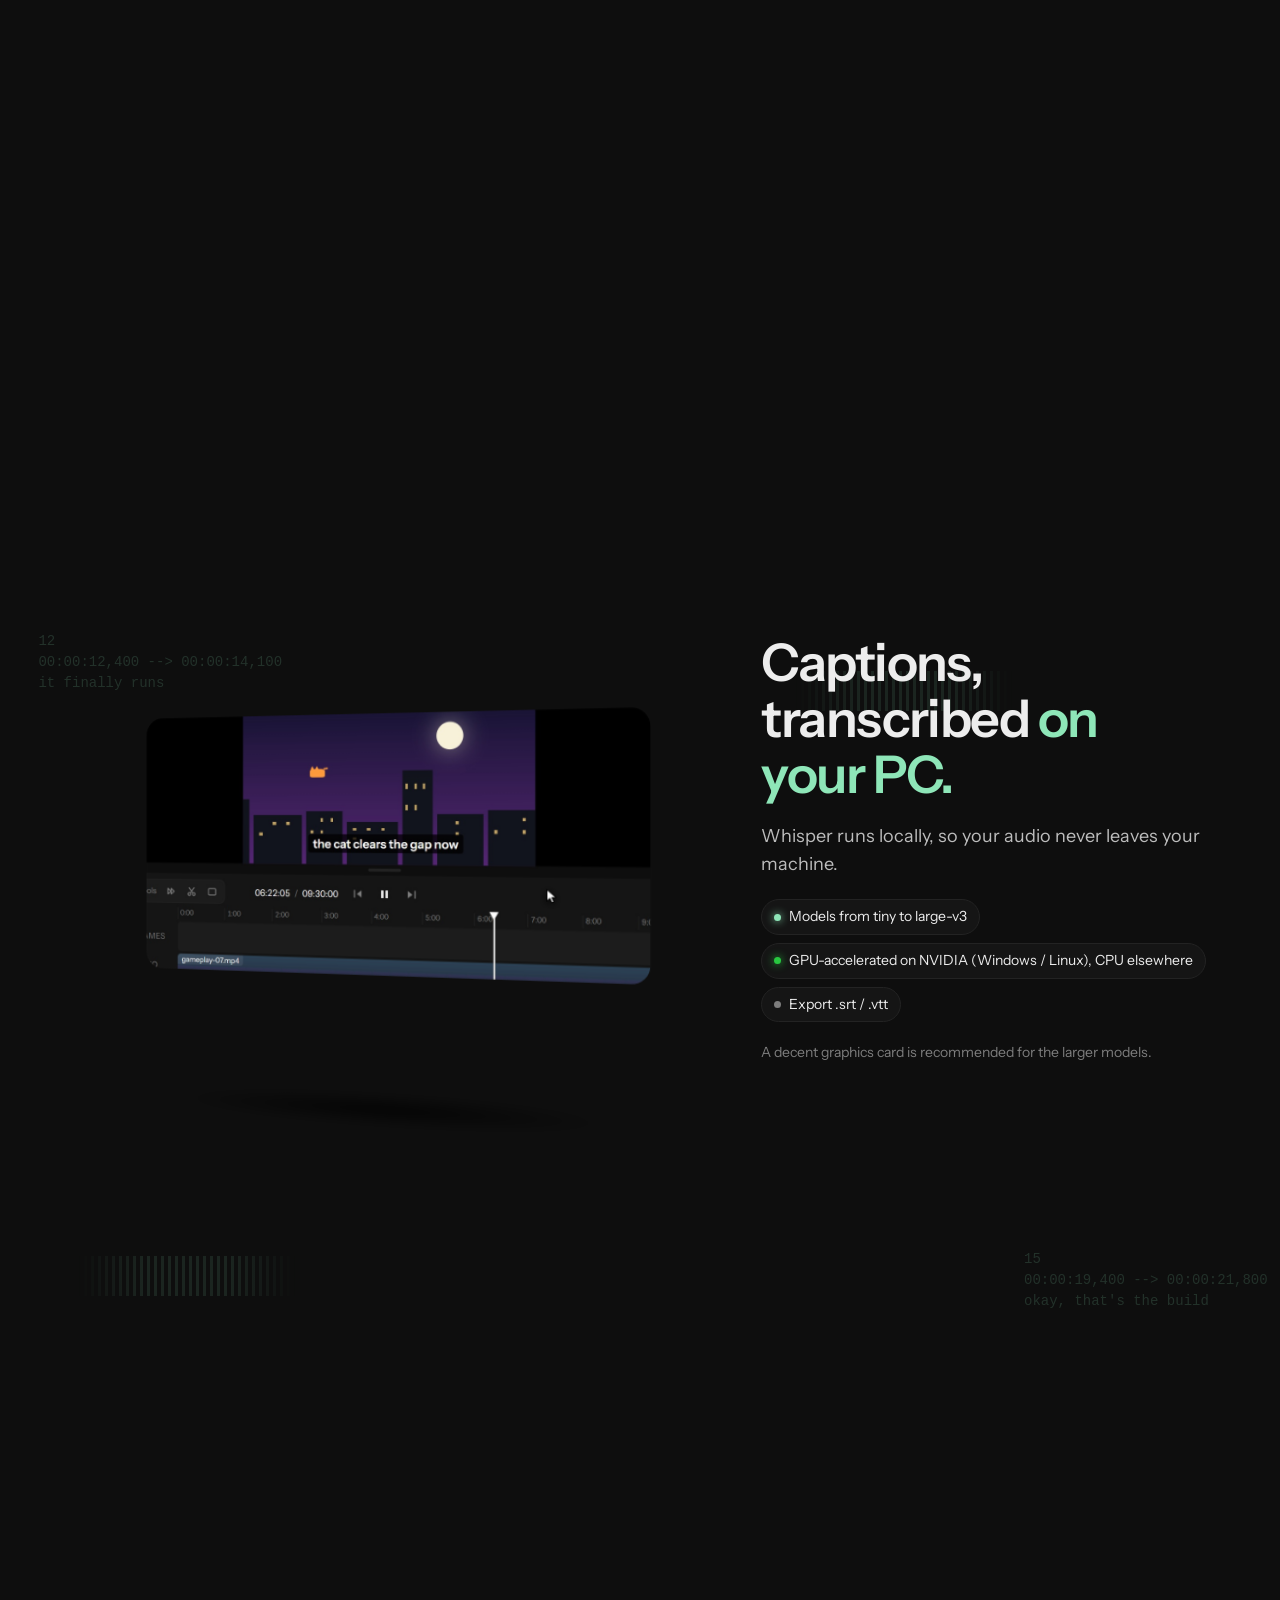
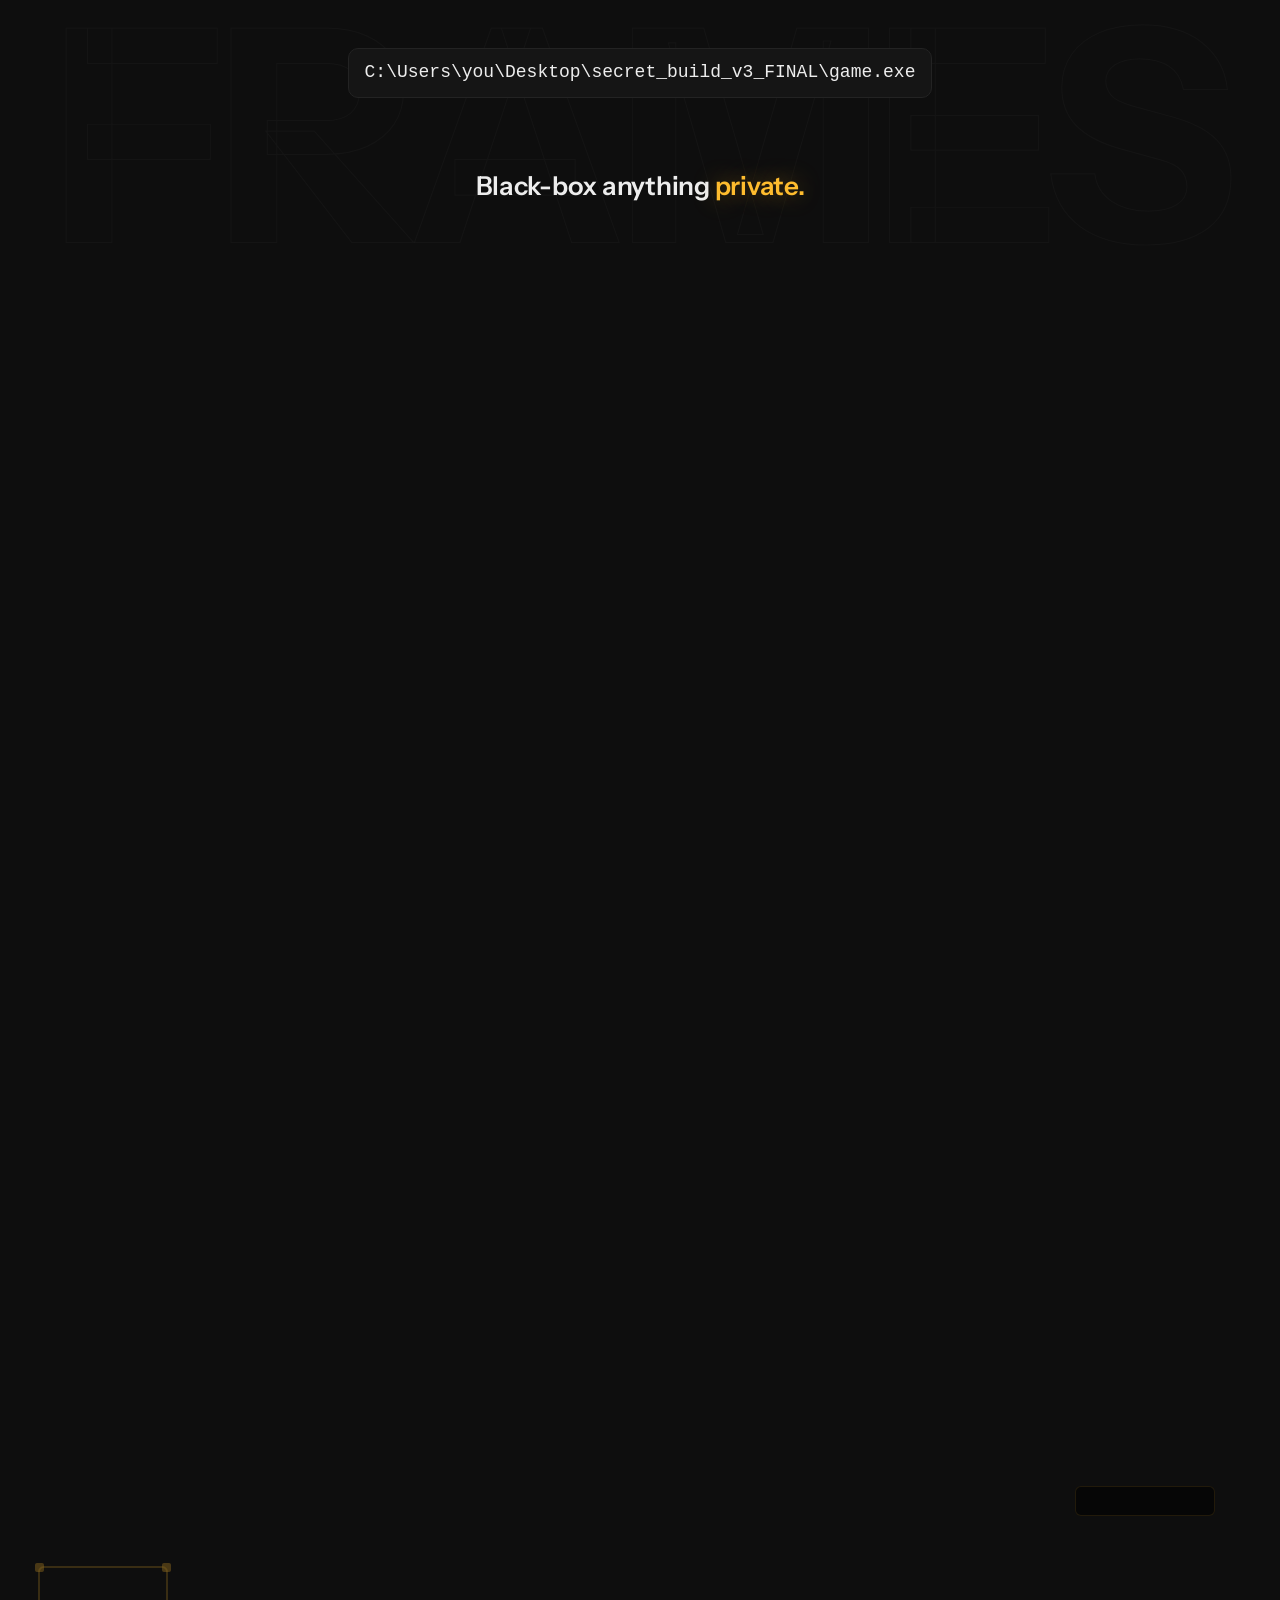
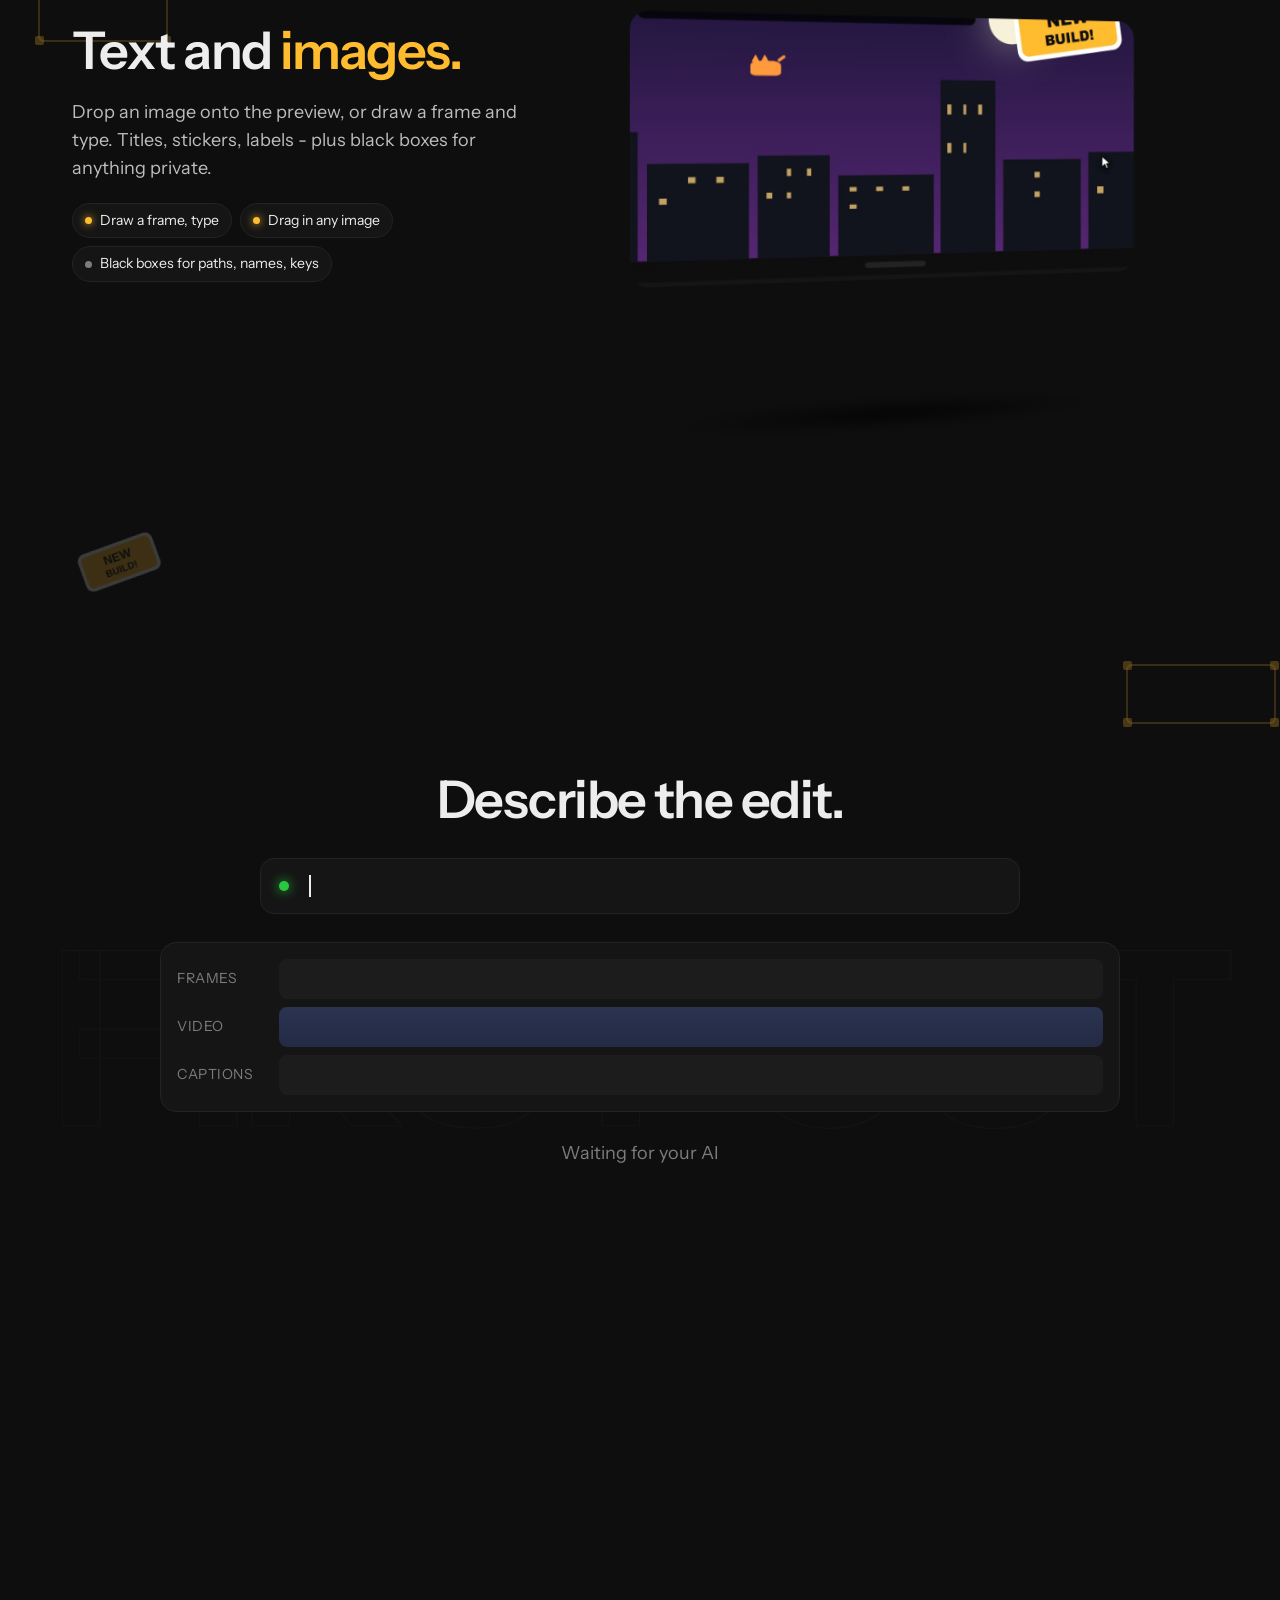
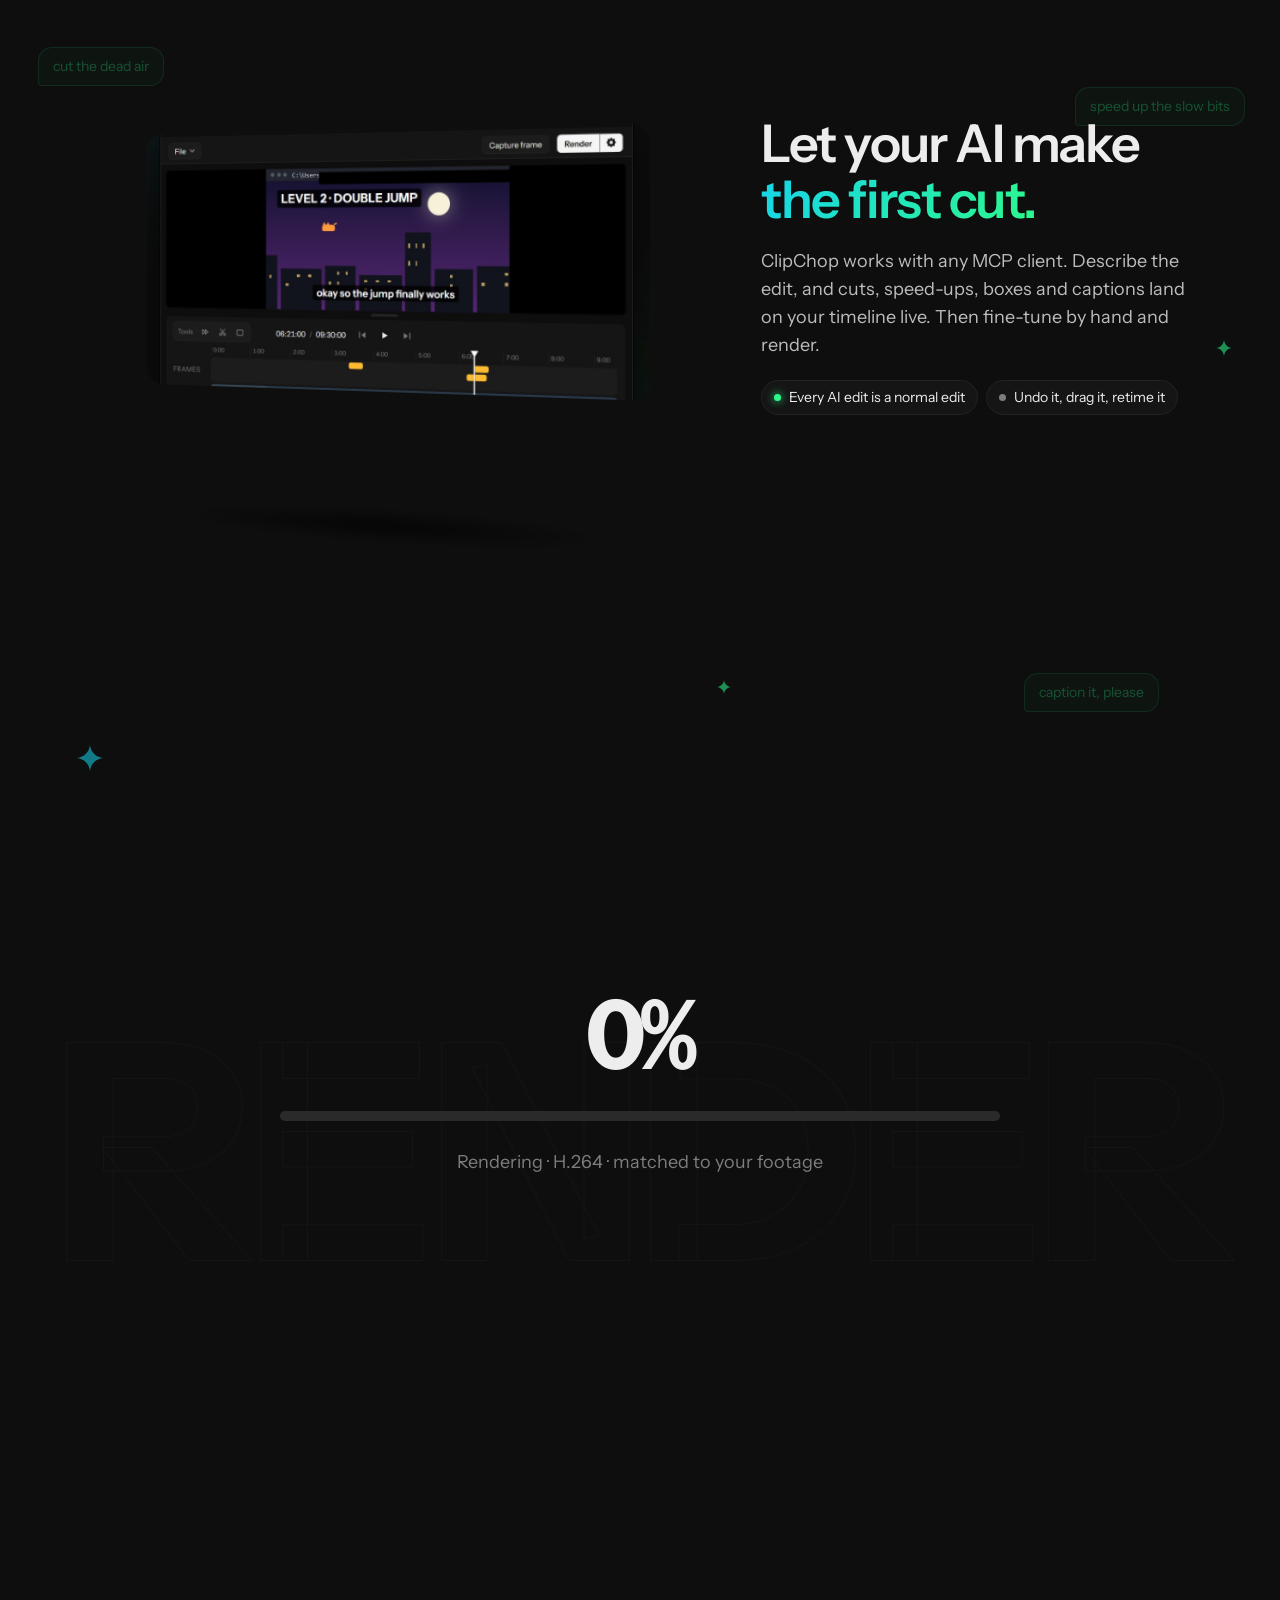
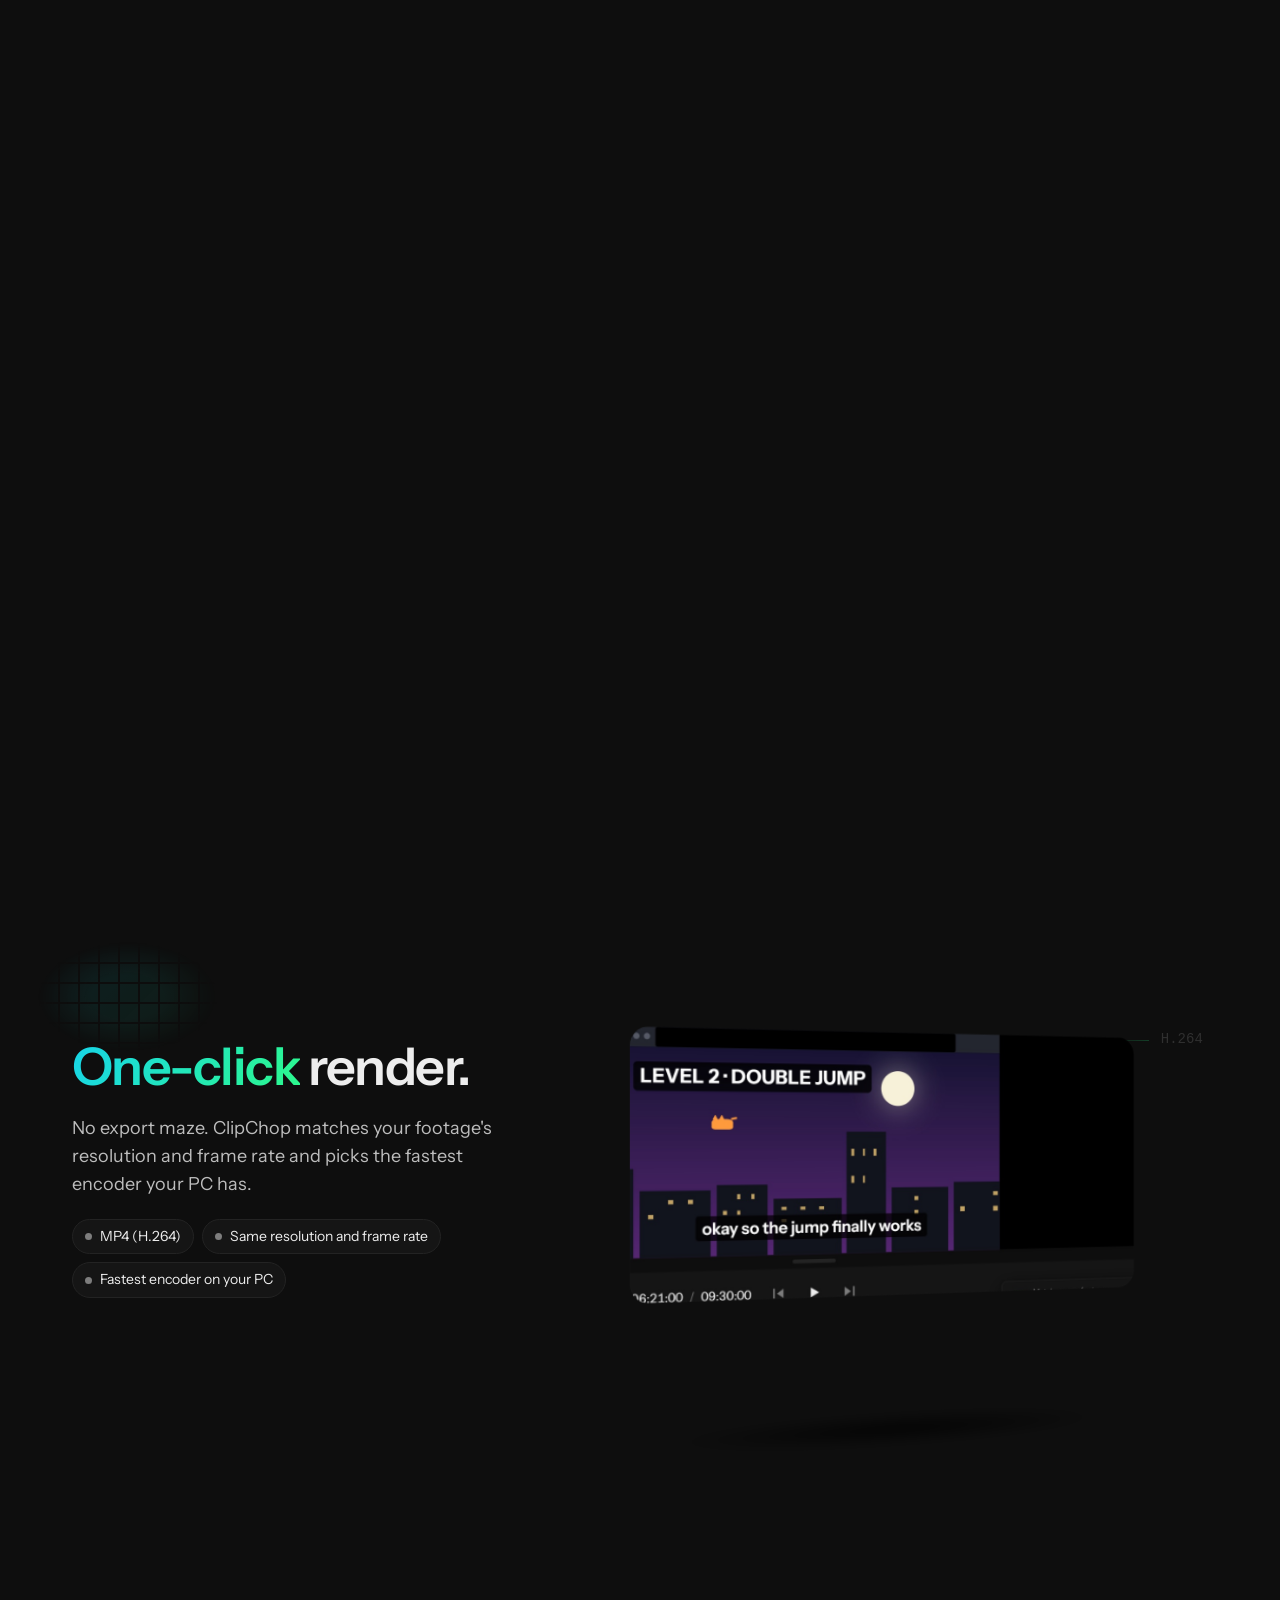
==== commit aff6dc74: "Polish hero copy, download button, and add third-party notices - Reword tagline and meta/OG descript" ====
--- a/index.html
+++ b/index.html
@@ -4,11 +4,11 @@
   <meta charset="utf-8">
   <meta name="viewport" content="width=device-width, initial-scale=1">
   <title>ClipChop - simple video editing</title>
-  <meta name="description" content="Simple video editing. No layers, no fuss. Cut, speed up, black-box, caption with Whisper on your PC, or let your AI make the first cut. Windows, macOS, Linux.">
+  <meta name="description" content="Video editing that just makes sense. No fuss. Cut, speed up, black-box, caption with Whisper on your PC, or let your AI make the first cut. Windows, macOS, Linux.">
   <meta name="theme-color" content="#0e0e0e">
   <meta property="og:type" content="website">
   <meta property="og:title" content="ClipChop - simple video editing">
-  <meta property="og:description" content="Simple video editing. No layers, no fuss.">
+  <meta property="og:description" content="Video editing that just makes sense. No fuss.">
   <meta property="og:image" content="assets/brag.jpg">
   <meta property="og:video" content="assets/brag.mp4">
   <meta name="twitter:card" content="summary_large_image">
@@ -61,7 +61,7 @@
       <div class="hero-text">
         <img class="hero-icon" src="assets/clipchop-appicon.png" alt="" width="96" height="96">
         <h1 class="wordmark">ClipChop</h1>
-        <p class="tagline">Simple video editing. <span class="dim">No layers, no fuss.</span></p>
+        <p class="tagline">Video editing that just makes sense. <span class="dim">No fuss.</span></p>
         <div class="dl-block">
           <a class="btn primary" data-dl data-dl-label href="#get">Download ClipChop</a>
           <a class="text-link" href="#get">Other platforms</a>
@@ -352,9 +352,10 @@
     <!-- 3. Personal note (PLACEHOLDER: replace the paragraph and signature) -->
     <section class="note" id="note" data-seg="#7d7d7d" data-name="A note">
       <div class="note-inner">
-        <div class="avatar" aria-hidden="true"><img src="assets/clipchop-appicon.png" alt=""></div>
         <h2>Why I made this.</h2>
-        <p class="reveal" data-scroll data-reveal>I work on a lot of creative projects, but I've never enjoyed documenting them. Opening DaVinci Resolve or Blender just to trim a devlog felt like overkill, and I spent more time fighting the software than actually editing and getting the update out. So I started leaving screen recording on and, at the end, asking Claude to stitch it all into a video and make the cuts for me. The results were good, but I couldn't fine-tune the edits the way I wanted. That's why I made ClipChop: intuitive, easy to pick up, no bloat. Download it, install it, and start editing.</p>
+        <p class="reveal" data-scroll data-reveal>I work on a lot of creative projects, but documenting them was always a chore. Opening DaVinci Resolve or Blender just to trim a devlog felt like overkill.</p>
+        <p class="reveal" data-scroll data-reveal>So I started leaving screen recording on and asking Claude to stitch it into a video. It worked, but I couldn't fine-tune the edits.</p>
+        <p class="reveal" data-scroll data-reveal>That's why I made ClipChop: intuitive, easy to pick up, no bloat. Download it, install it, start editing.</p>
         <p class="sig">- Your name</p>
       </div>
     </section>
@@ -404,7 +405,7 @@
     <span>© <span data-year>2026</span> ClipChop</span>
     <span class="sp"></span>
     <a href="licenses.html">Third-party notices</a>
-    <a href="mailto:hello@example.com">Contact</a>
+    <a href="mailto:ima.omrane@gmail.com">Contact</a>
   </footer>
 
   <!-- The page as a timeline: one coloured region per section, playhead = scroll. -->
--- a/styles.css
+++ b/styles.css
@@ -194,6 +194,11 @@
 .btn.primary:hover {
   box-shadow: 0 8px 30px -8px color-mix(in srgb, var(--green) 60%, transparent);
 }
+.btn .os-icon {
+  width: 16px;
+  height: 16px;
+  flex: 0 0 auto;
+}
 .btn.sm {
   padding: 7px 14px;
 }
@@ -213,7 +218,7 @@
 .hero {
   position: relative;
   isolation: isolate;
-  padding: 9vh var(--gutter) 28vh;
+  padding: 12vh var(--gutter) 24vh;
   text-align: center;
 }
 
@@ -475,36 +480,19 @@
   }
 }
 .wordmark {
-  margin-top: 12px;
+  /* Padding gives the tight-tracked final "p" (overhang + descender) room
+     inside the gradient's background box, so background-clip: text can't
+     crop it; matching negative margins keep the layout where it was. */
+  padding: 0 0.12em 0.14em;
+  margin: 12px -0.12em -0.14em;
   font-size: var(--fs-5);
   font-weight: 700;
   letter-spacing: -0.045em;
   line-height: 1.1;
-}
-.wordmark,
-.wavy-char {
   background: linear-gradient(180deg, #fff 30%, #9a9a9a);
   -webkit-background-clip: text;
   background-clip: text;
   color: transparent;
-}
-.wordmark.wavy {
-  background: none;
-}
-/* The app's wavy letter effect (src/app.css .wavy-char). */
-.wavy-char {
-  display: inline-block;
-  /* Room for glyph overhang (tight tracking pushes the last "p" past its box,
-     and background-clip: text would crop it). */
-  padding: 0 0.1em 0.12em;
-  margin: 0 -0.1em -0.12em;
-  background-clip: text;
-  animation: wavy 4.2s ease-in-out infinite;
-  animation-delay: calc(1.2s + var(--i) * 0.07s);
-}
-@keyframes wavy {
-  0%, 20%, 100% { transform: translateY(0); }
-  10% { transform: translateY(-10px); }
 }
 .tagline {
   margin-top: 20px;
@@ -554,7 +542,7 @@
     min-height: 100svh;
     margin: 0 auto;
     /* Extra bottom padding lifts the content clear of the floor timeline. */
-    padding: 32px var(--gutter) 36vh;
+    padding: 64px var(--gutter) 30vh;
     text-align: left;
   }
   .hero-text,
@@ -1597,14 +1585,6 @@
   flex-direction: column;
   gap: 24px;
 }
-.avatar {
-  width: 64px;
-  height: 64px;
-  padding: 10px;
-  border-radius: 50%;
-  background: var(--panel);
-  border: 1px solid var(--line);
-}
 .note h2 {
   font-size: var(--fs-4);
   font-weight: 600;
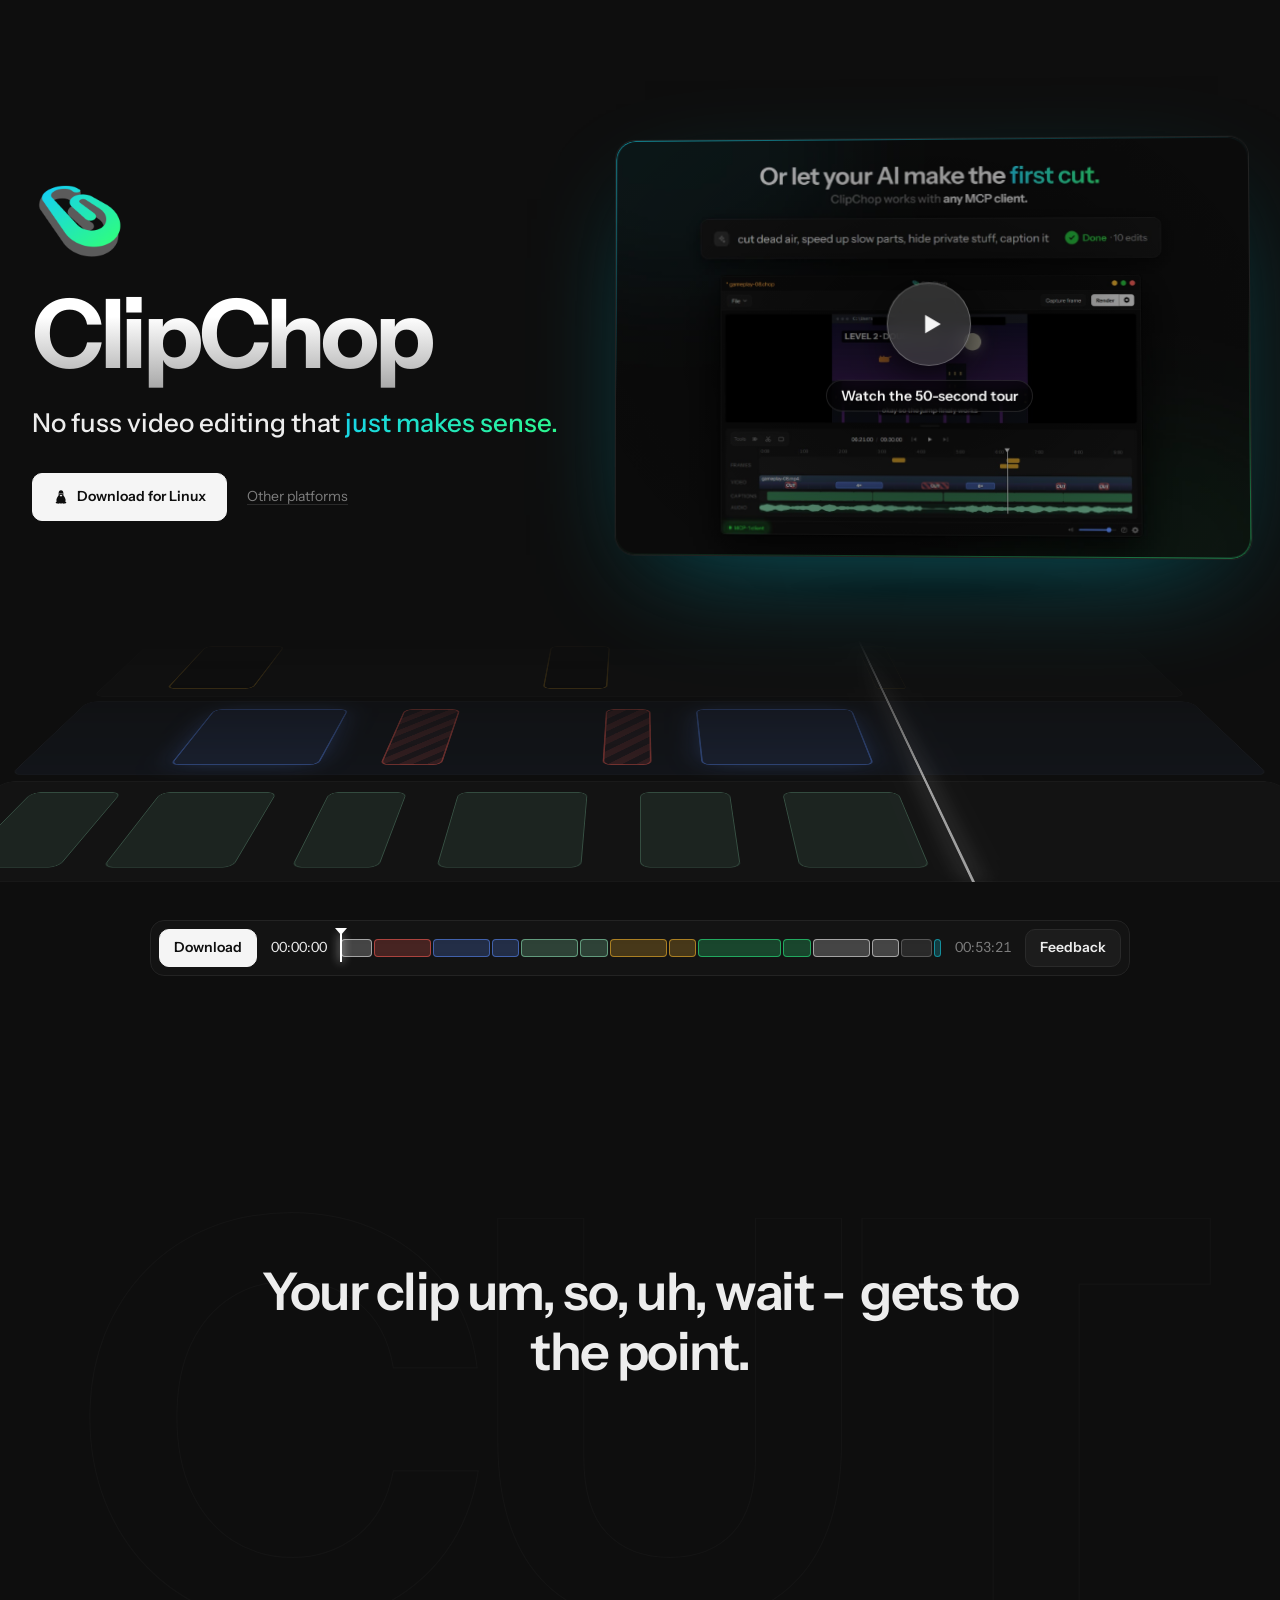
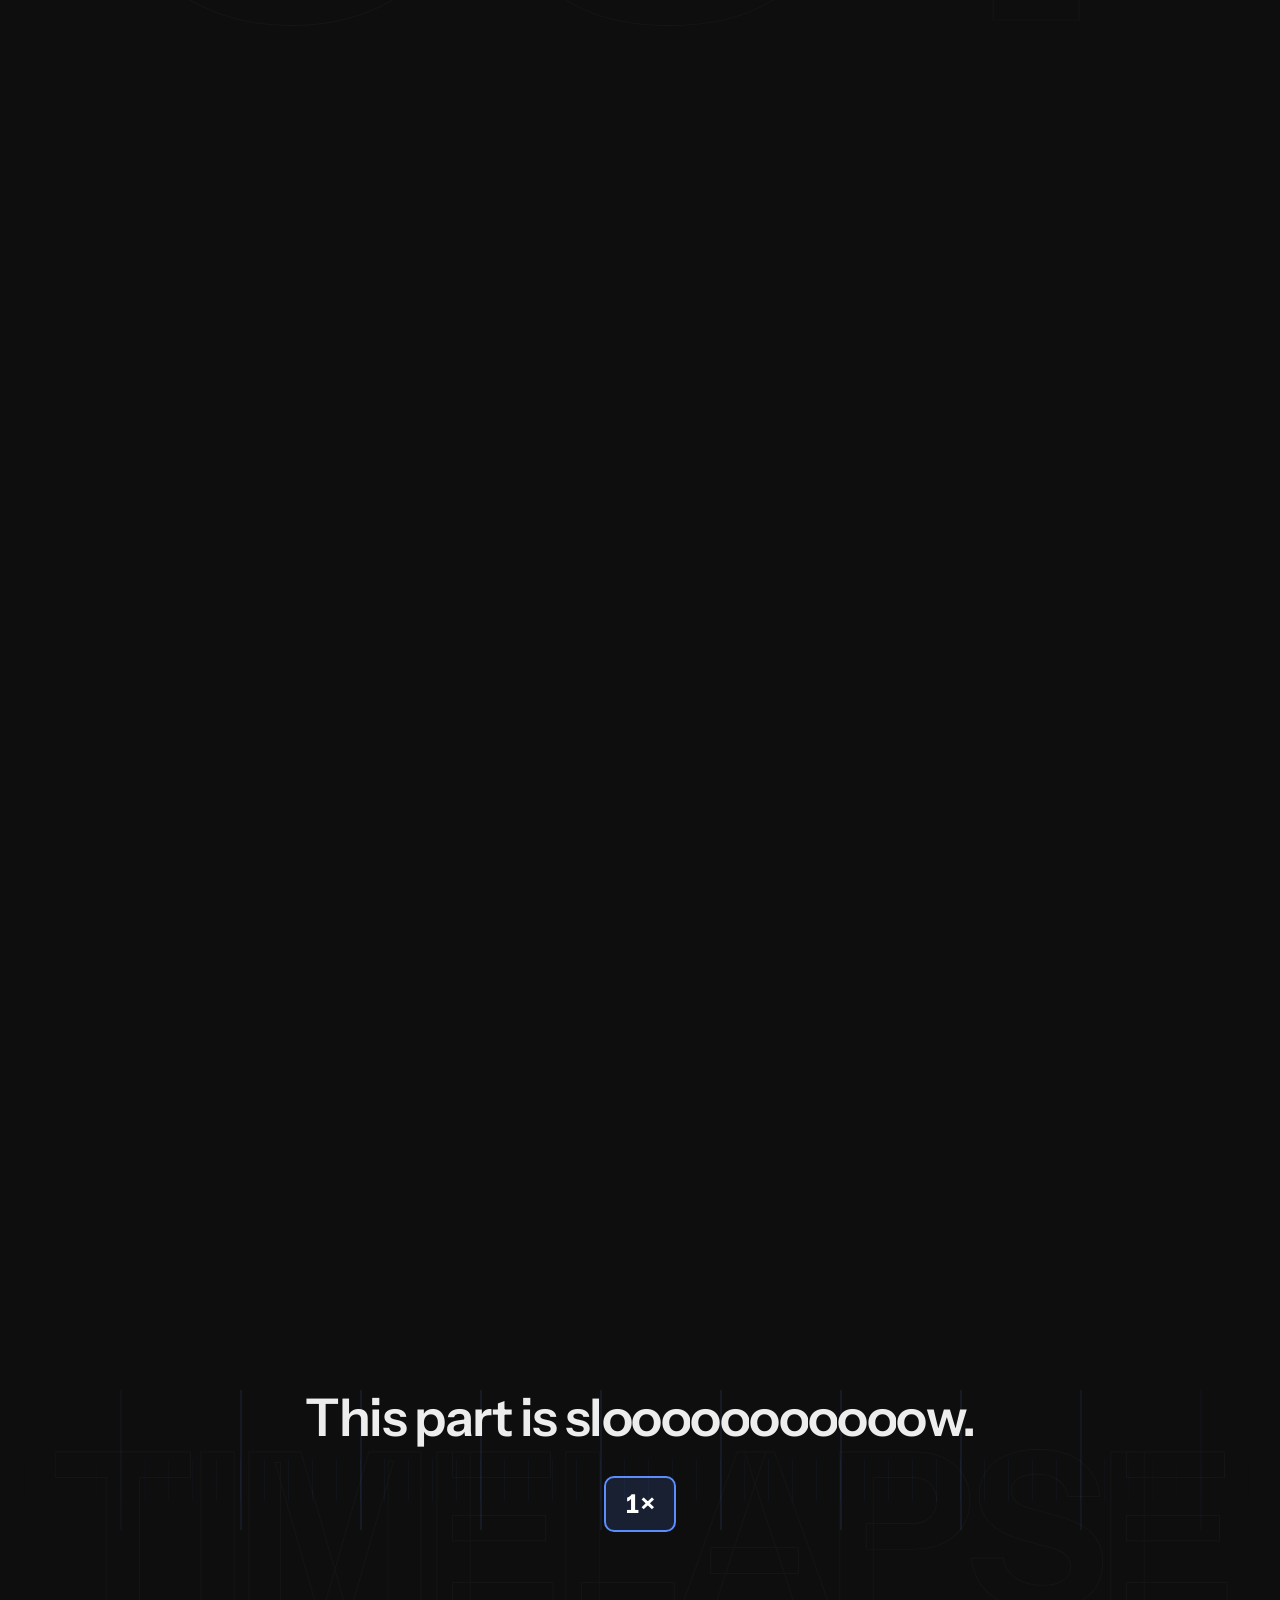
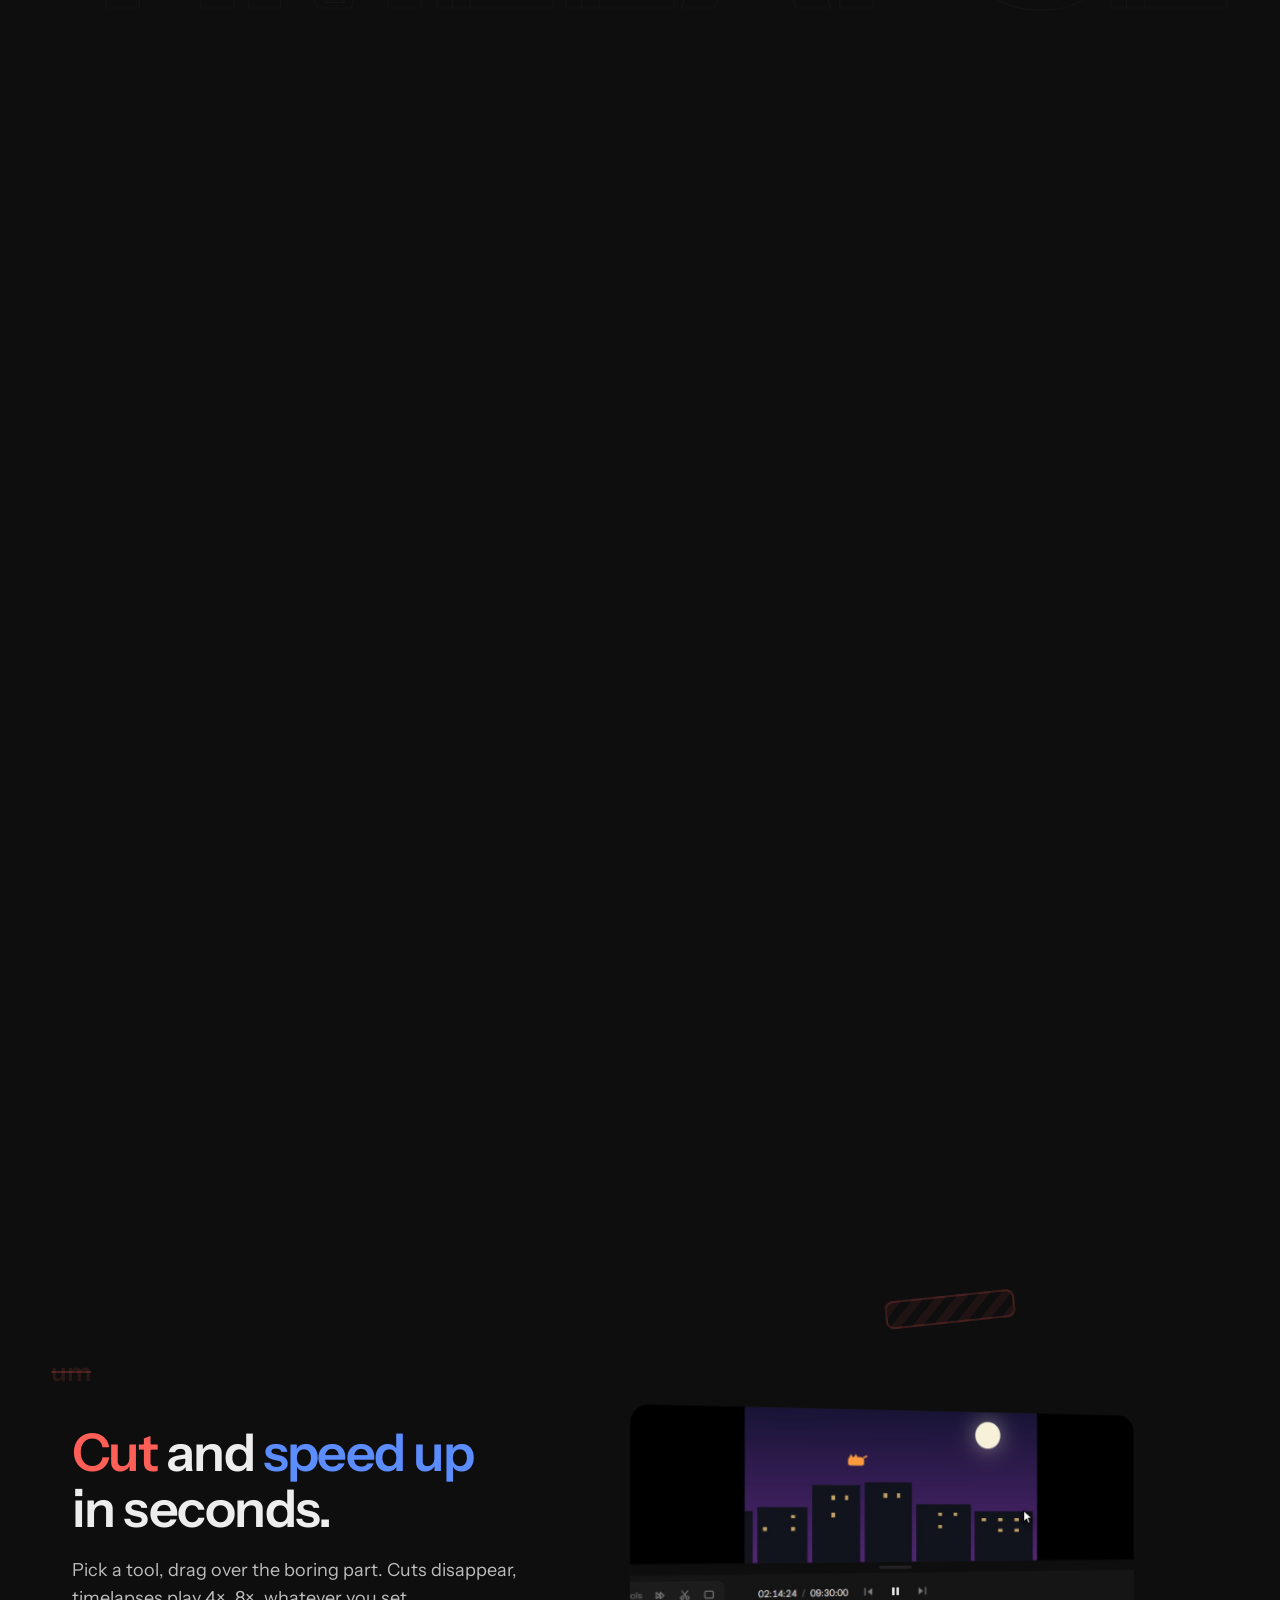
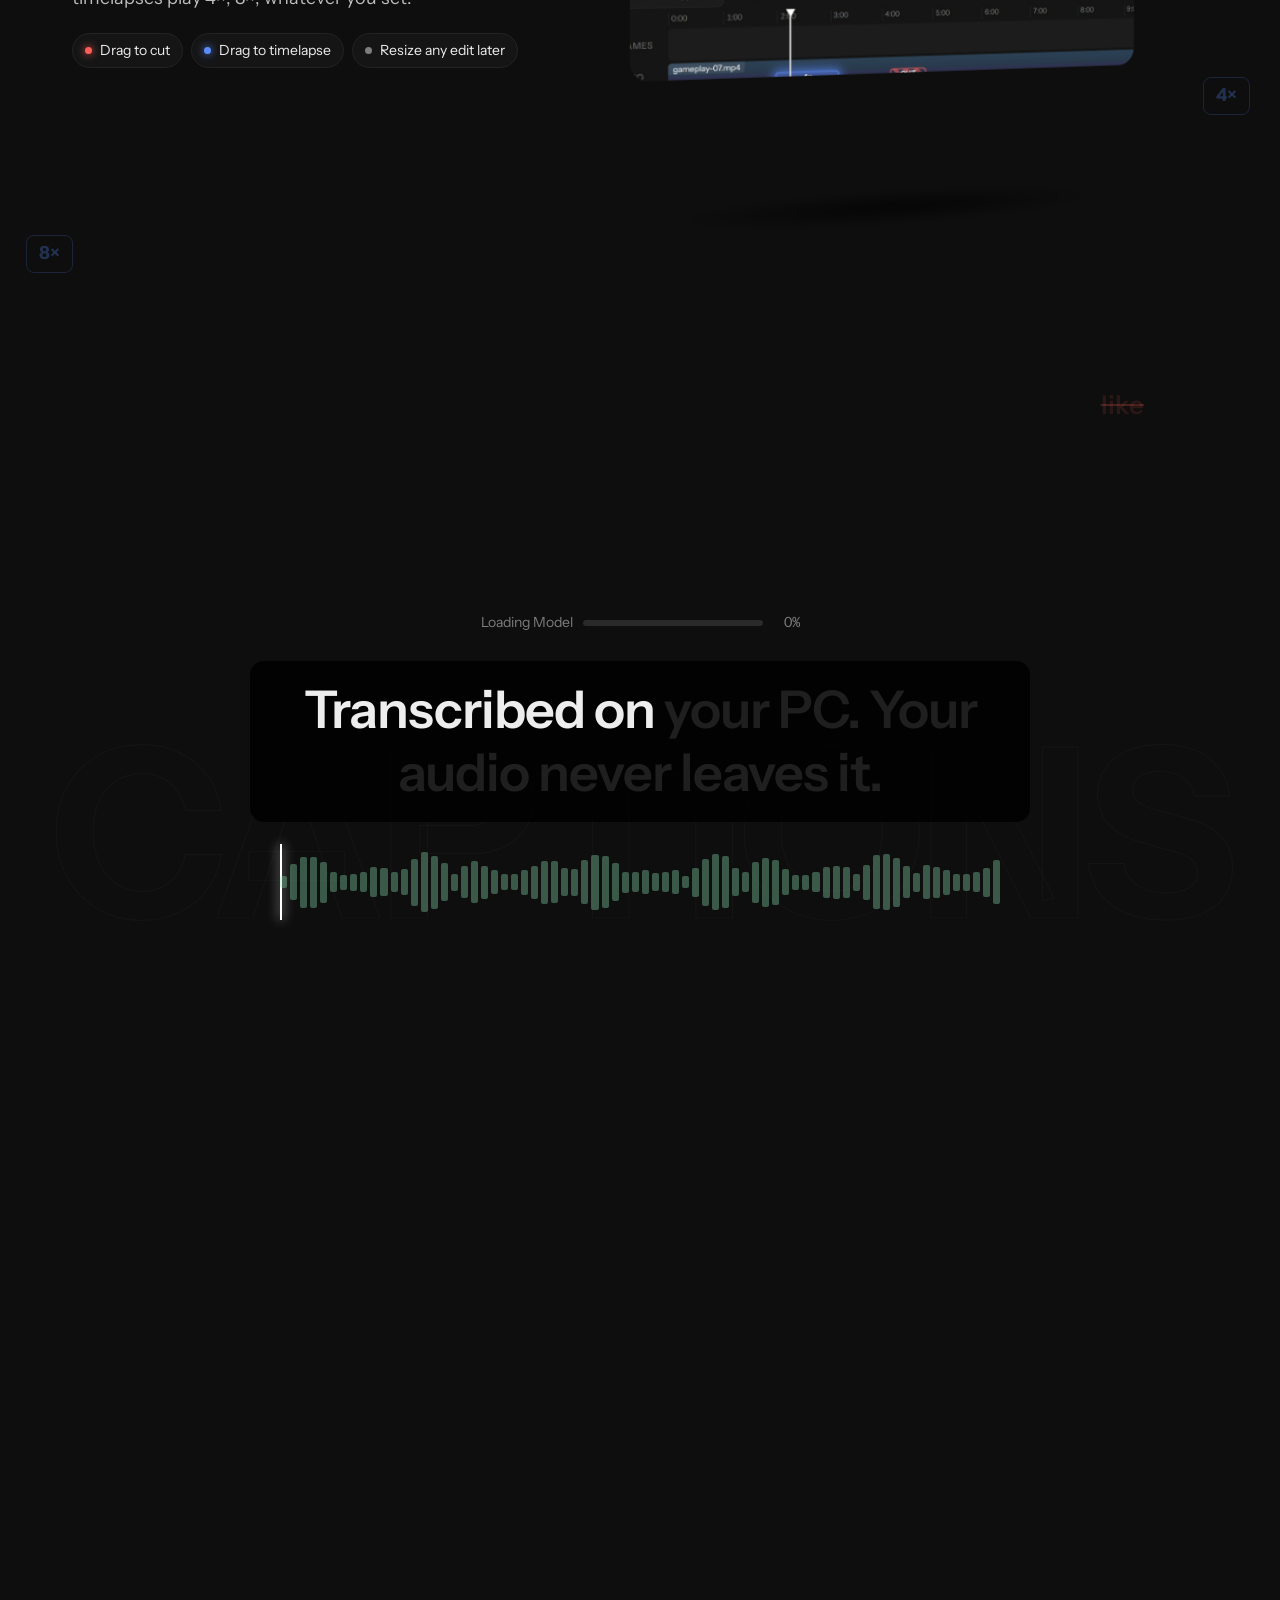
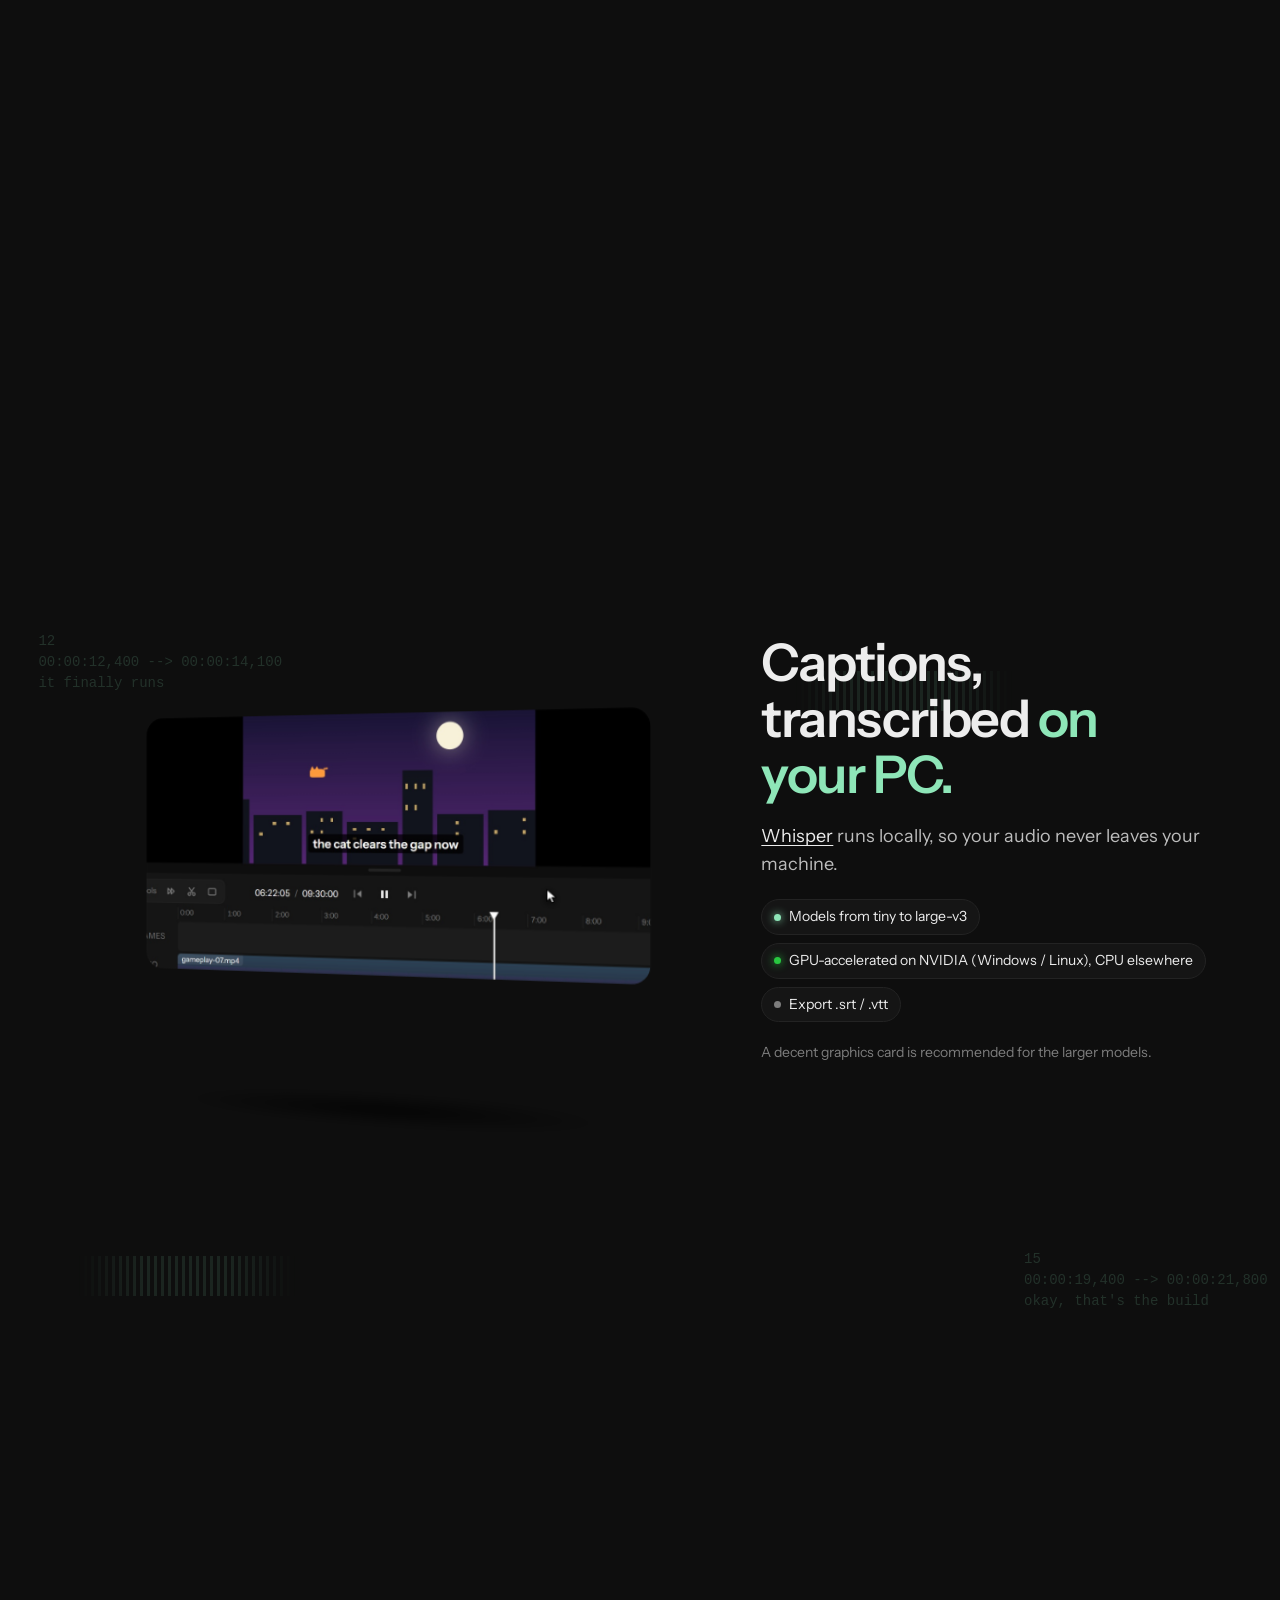
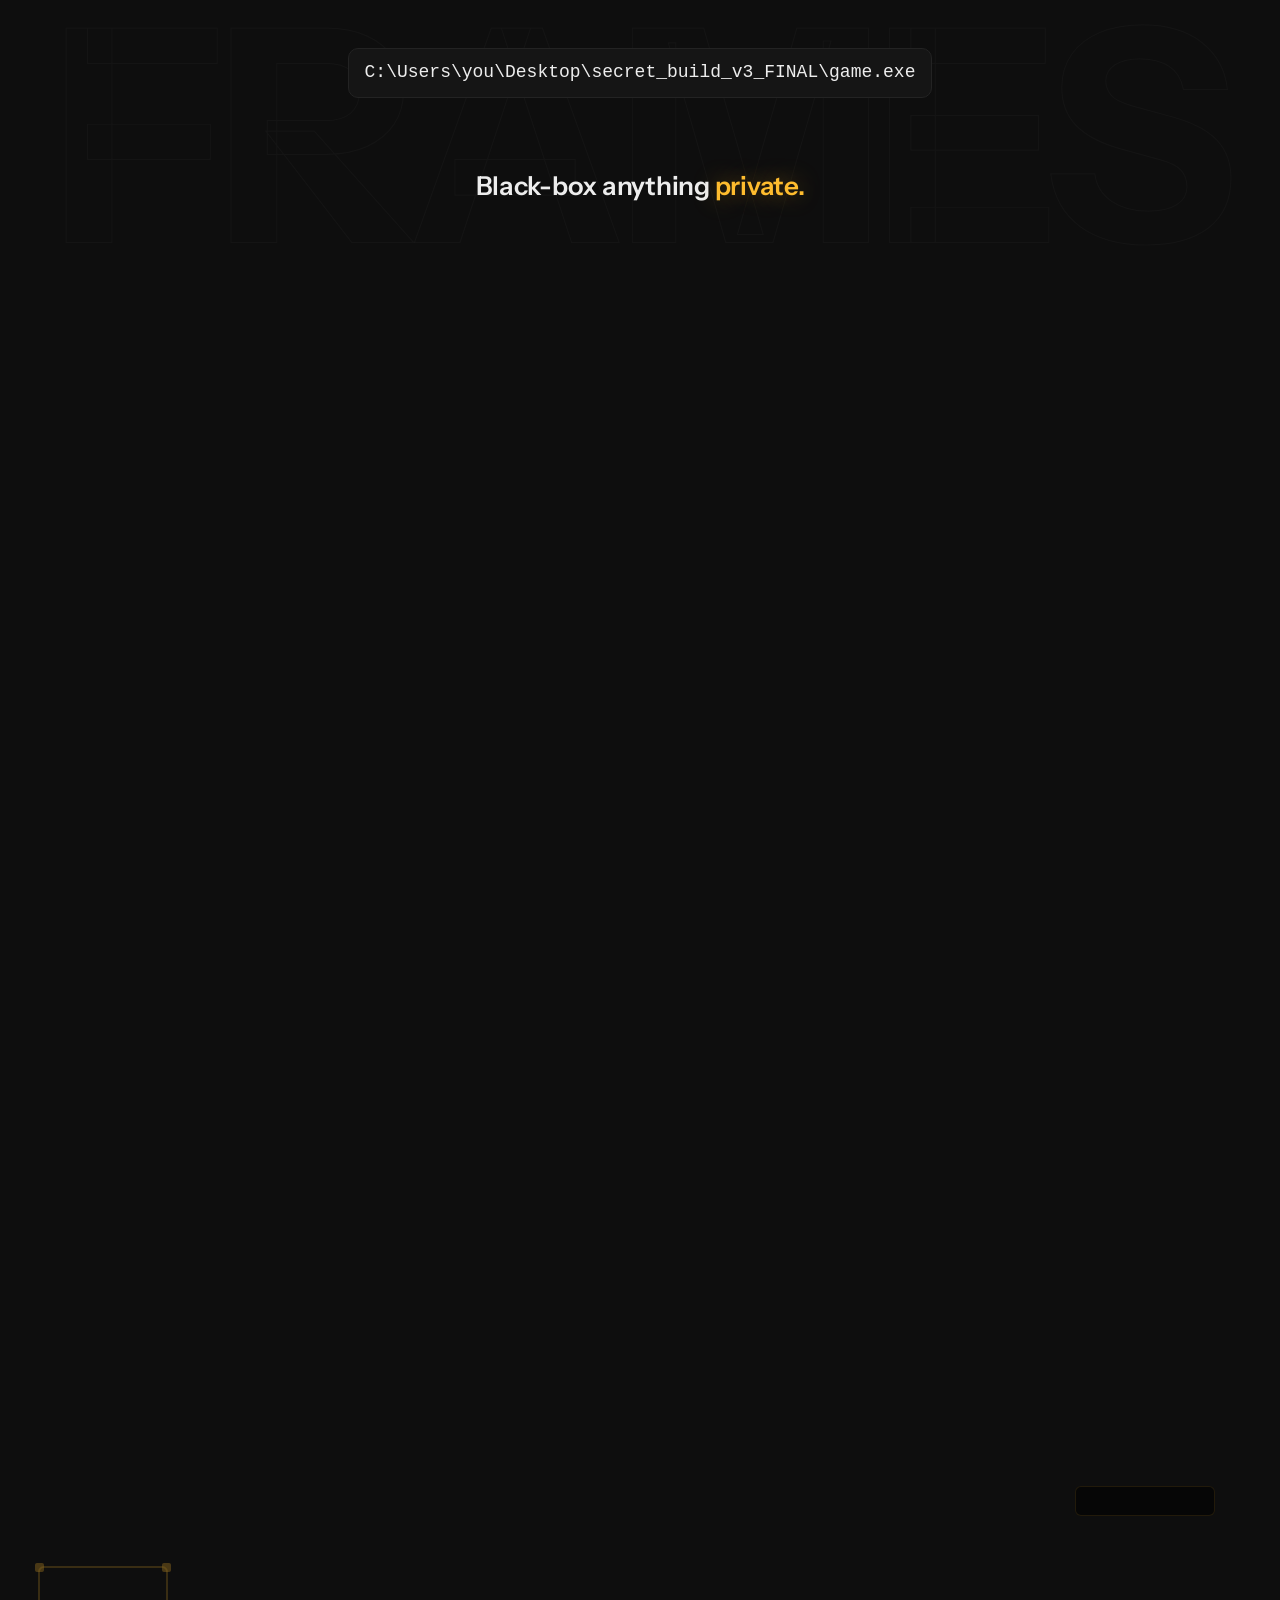
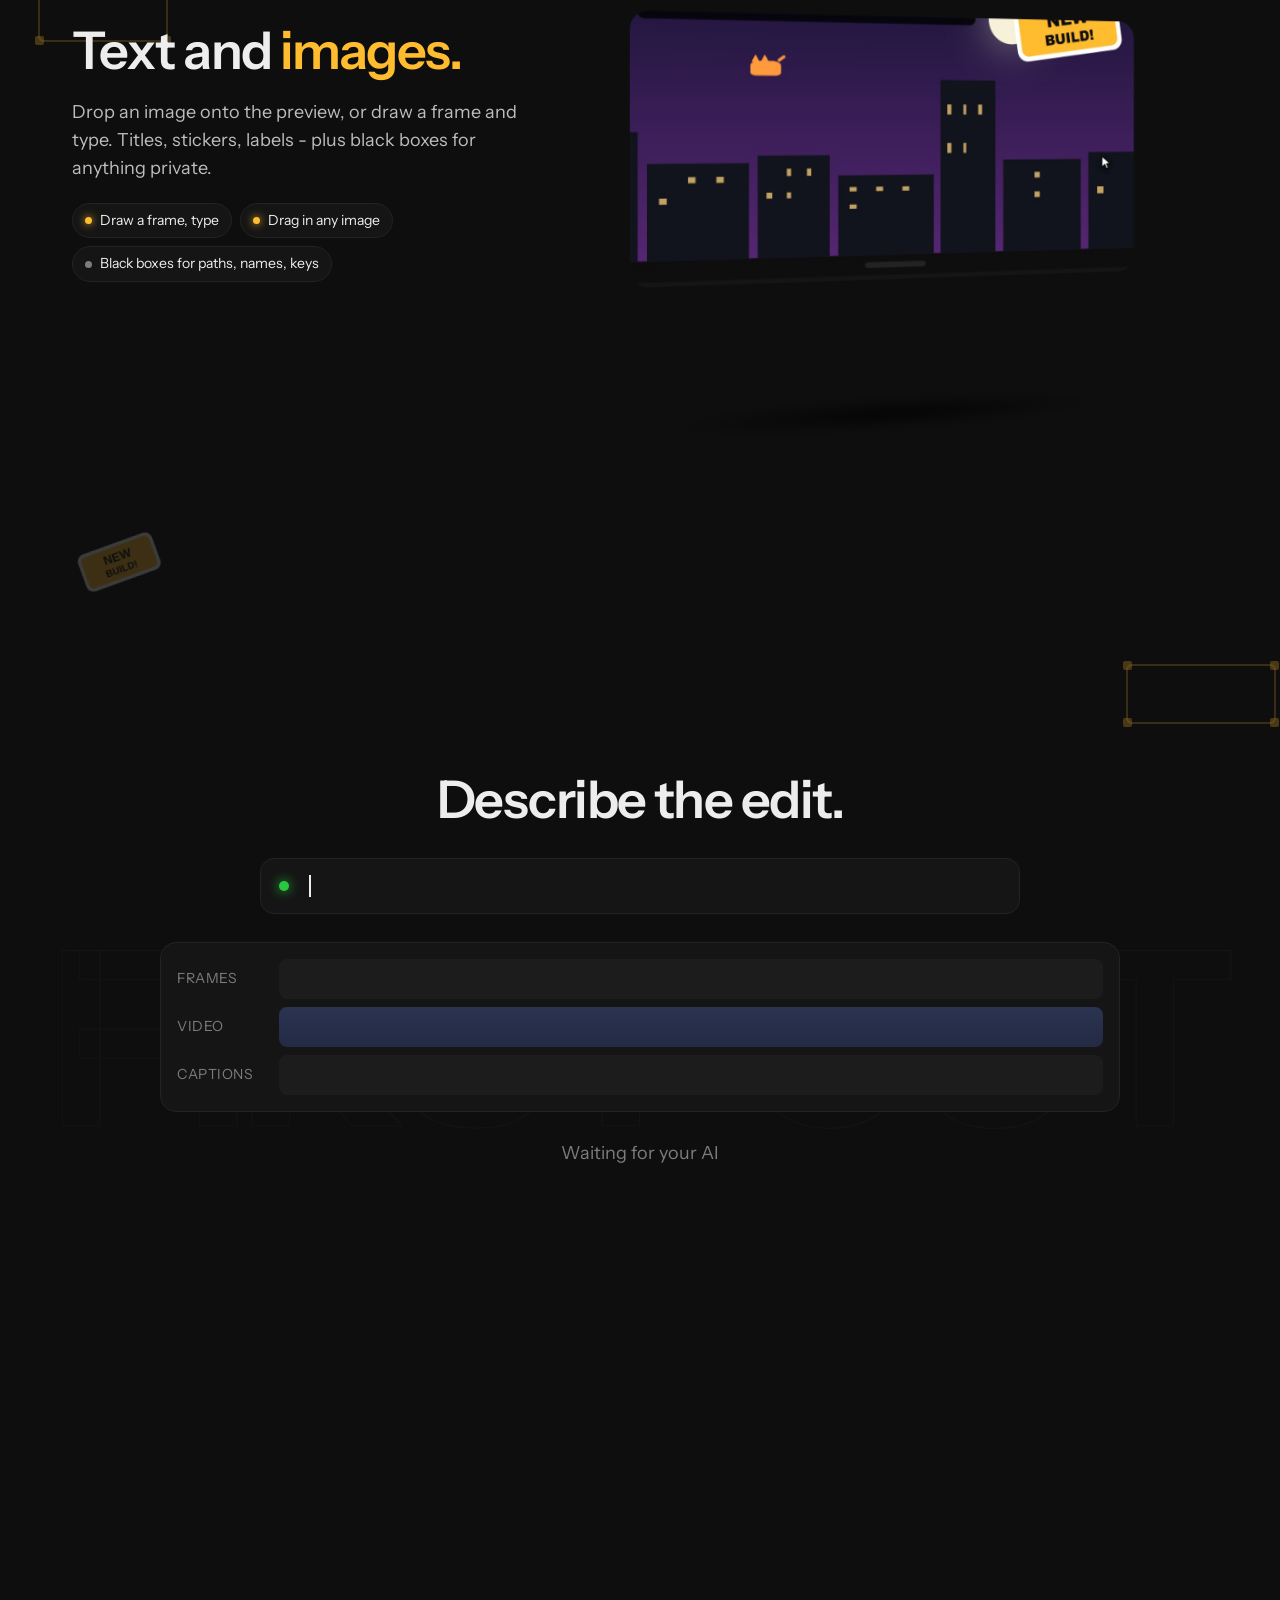
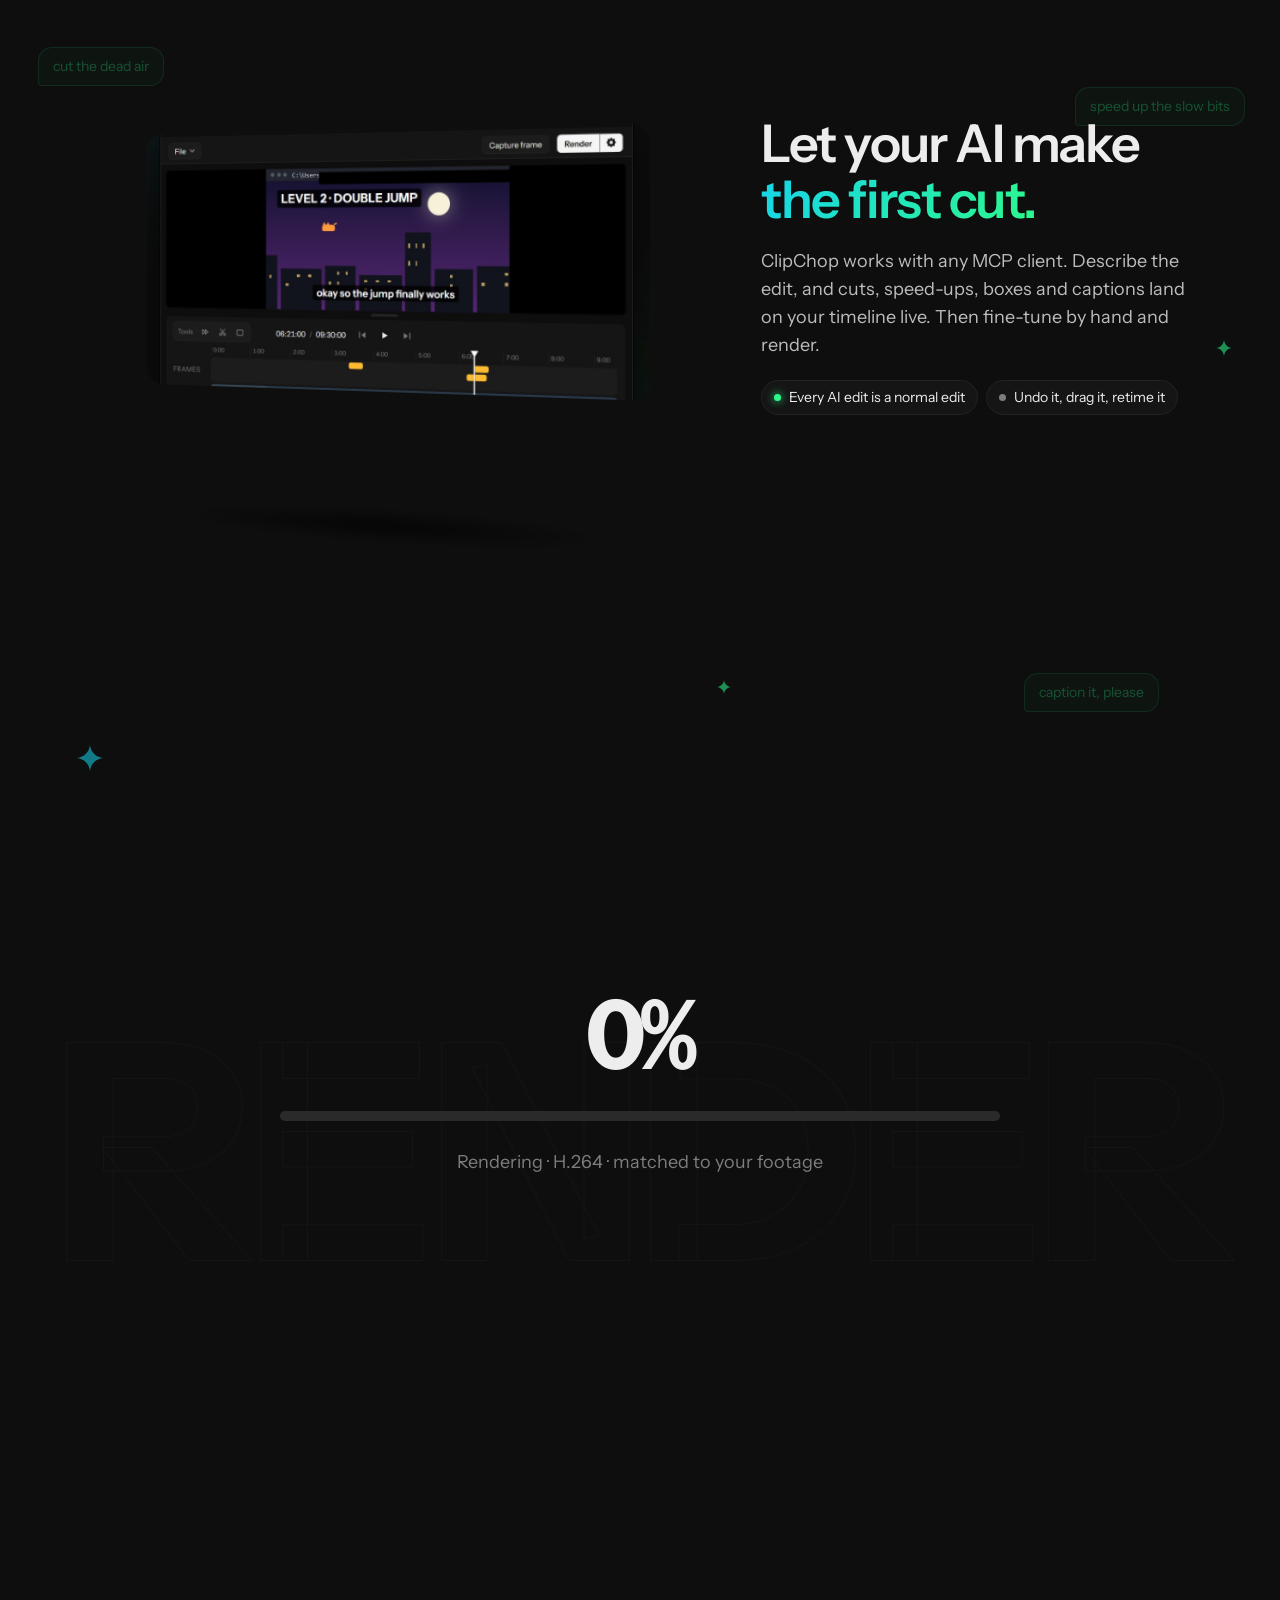
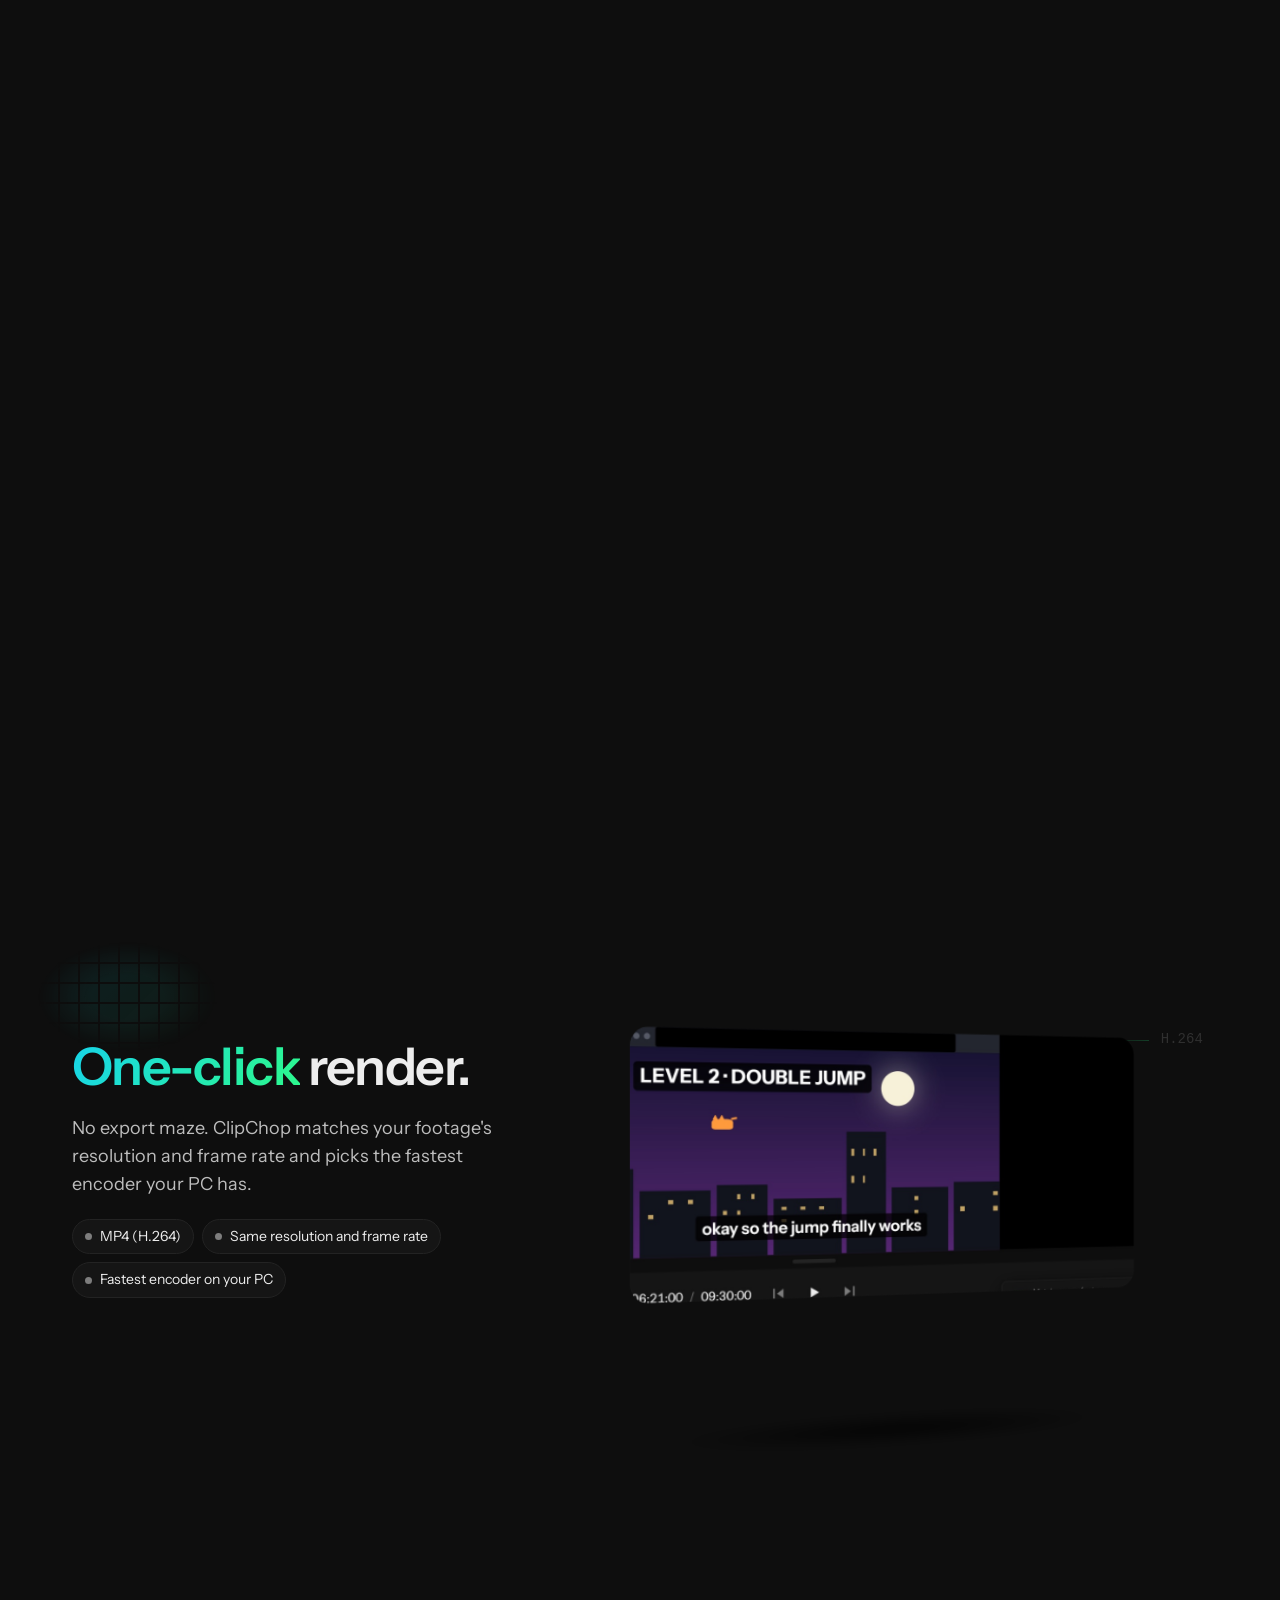
==== commit ea711ec5: "Polish hero copy, download button, and add third-party notices - Reword tagline and meta/OG descript" ====
--- a/index.html
+++ b/index.html
@@ -4,11 +4,11 @@
   <meta charset="utf-8">
   <meta name="viewport" content="width=device-width, initial-scale=1">
   <title>ClipChop - simple video editing</title>
-  <meta name="description" content="Video editing that just makes sense. No fuss. Cut, speed up, black-box, caption with Whisper on your PC, or let your AI make the first cut. Windows, macOS, Linux.">
+  <meta name="description" content="No fuss video editing that just makes sense. Cut, speed up, black-box, caption with Whisper on your PC, or let your AI make the first cut. Windows, macOS, Linux.">
   <meta name="theme-color" content="#0e0e0e">
   <meta property="og:type" content="website">
   <meta property="og:title" content="ClipChop - simple video editing">
-  <meta property="og:description" content="Video editing that just makes sense. No fuss.">
+  <meta property="og:description" content="No fuss video editing that just makes sense.">
   <meta property="og:image" content="assets/brag.jpg">
   <meta property="og:video" content="assets/brag.mp4">
   <meta name="twitter:card" content="summary_large_image">
@@ -61,7 +61,7 @@
       <div class="hero-text">
         <img class="hero-icon" src="assets/clipchop-appicon.png" alt="" width="96" height="96">
         <h1 class="wordmark">ClipChop</h1>
-        <p class="tagline">Video editing that just makes sense. <span class="dim">No fuss.</span></p>
+        <p class="tagline">No fuss video editing that <span class="c-grad">just makes sense.</span></p>
         <div class="dl-block">
           <a class="btn primary" data-dl data-dl-label href="#get">Download ClipChop</a>
           <a class="text-link" href="#get">Other platforms</a>
@@ -172,7 +172,7 @@
       </div>
       <div class="feature-text" data-scroll>
         <h2>Captions, transcribed <span class="c-capt">on your PC.</span></h2>
-        <p>Whisper runs locally, so your audio never leaves your machine.</p>
+        <p><a href="https://openai.com/index/whisper/" target="_blank" rel="noopener">Whisper</a> runs locally, so your audio never leaves your machine.</p>
         <ul class="chips">
           <li style="--c:#8ee6b8">Models from tiny to large-v3</li>
           <li style="--c:#28c840">GPU-accelerated on NVIDIA (Windows / Linux), CPU elsewhere</li>
@@ -349,14 +349,14 @@
       </figure>
     </section>
 
-    <!-- 3. Personal note (PLACEHOLDER: replace the paragraph and signature) -->
+    <!-- 3. Personal note -->
     <section class="note" id="note" data-seg="#7d7d7d" data-name="A note">
       <div class="note-inner">
         <h2>Why I made this.</h2>
         <p class="reveal" data-scroll data-reveal>I work on a lot of creative projects, but documenting them was always a chore. Opening DaVinci Resolve or Blender just to trim a devlog felt like overkill.</p>
         <p class="reveal" data-scroll data-reveal>So I started leaving screen recording on and asking Claude to stitch it into a video. It worked, but I couldn't fine-tune the edits.</p>
         <p class="reveal" data-scroll data-reveal>That's why I made ClipChop: intuitive, easy to pick up, no bloat. Download it, install it, start editing.</p>
-        <p class="sig">- Your name</p>
+        <p class="sig">- Om</p>
       </div>
     </section>
 
@@ -405,7 +405,7 @@
     <span>© <span data-year>2026</span> ClipChop</span>
     <span class="sp"></span>
     <a href="licenses.html">Third-party notices</a>
-    <a href="mailto:ima.omrane@gmail.com">Contact</a>
+    <a href="mailto:ima.omrane@gmail.com" target="_blank" rel="noopener">Contact</a>
   </footer>
 
   <!-- The page as a timeline: one coloured region per section, playhead = scroll. -->
--- a/styles.css
+++ b/styles.css
@@ -573,7 +573,7 @@
 }
 .video-card {
   position: relative;
-  aspect-ratio: 16 / 9;
+  aspect-ratio: 3 / 2;
   border-radius: 20px;
   overflow: hidden;
   background: var(--panel);
@@ -1477,6 +1477,7 @@
   font-size: var(--fs-1);
   color: var(--dim) !important;
 }
+.feature-text p a,
 .fine a {
   color: var(--txt);
   text-underline-offset: 3px;
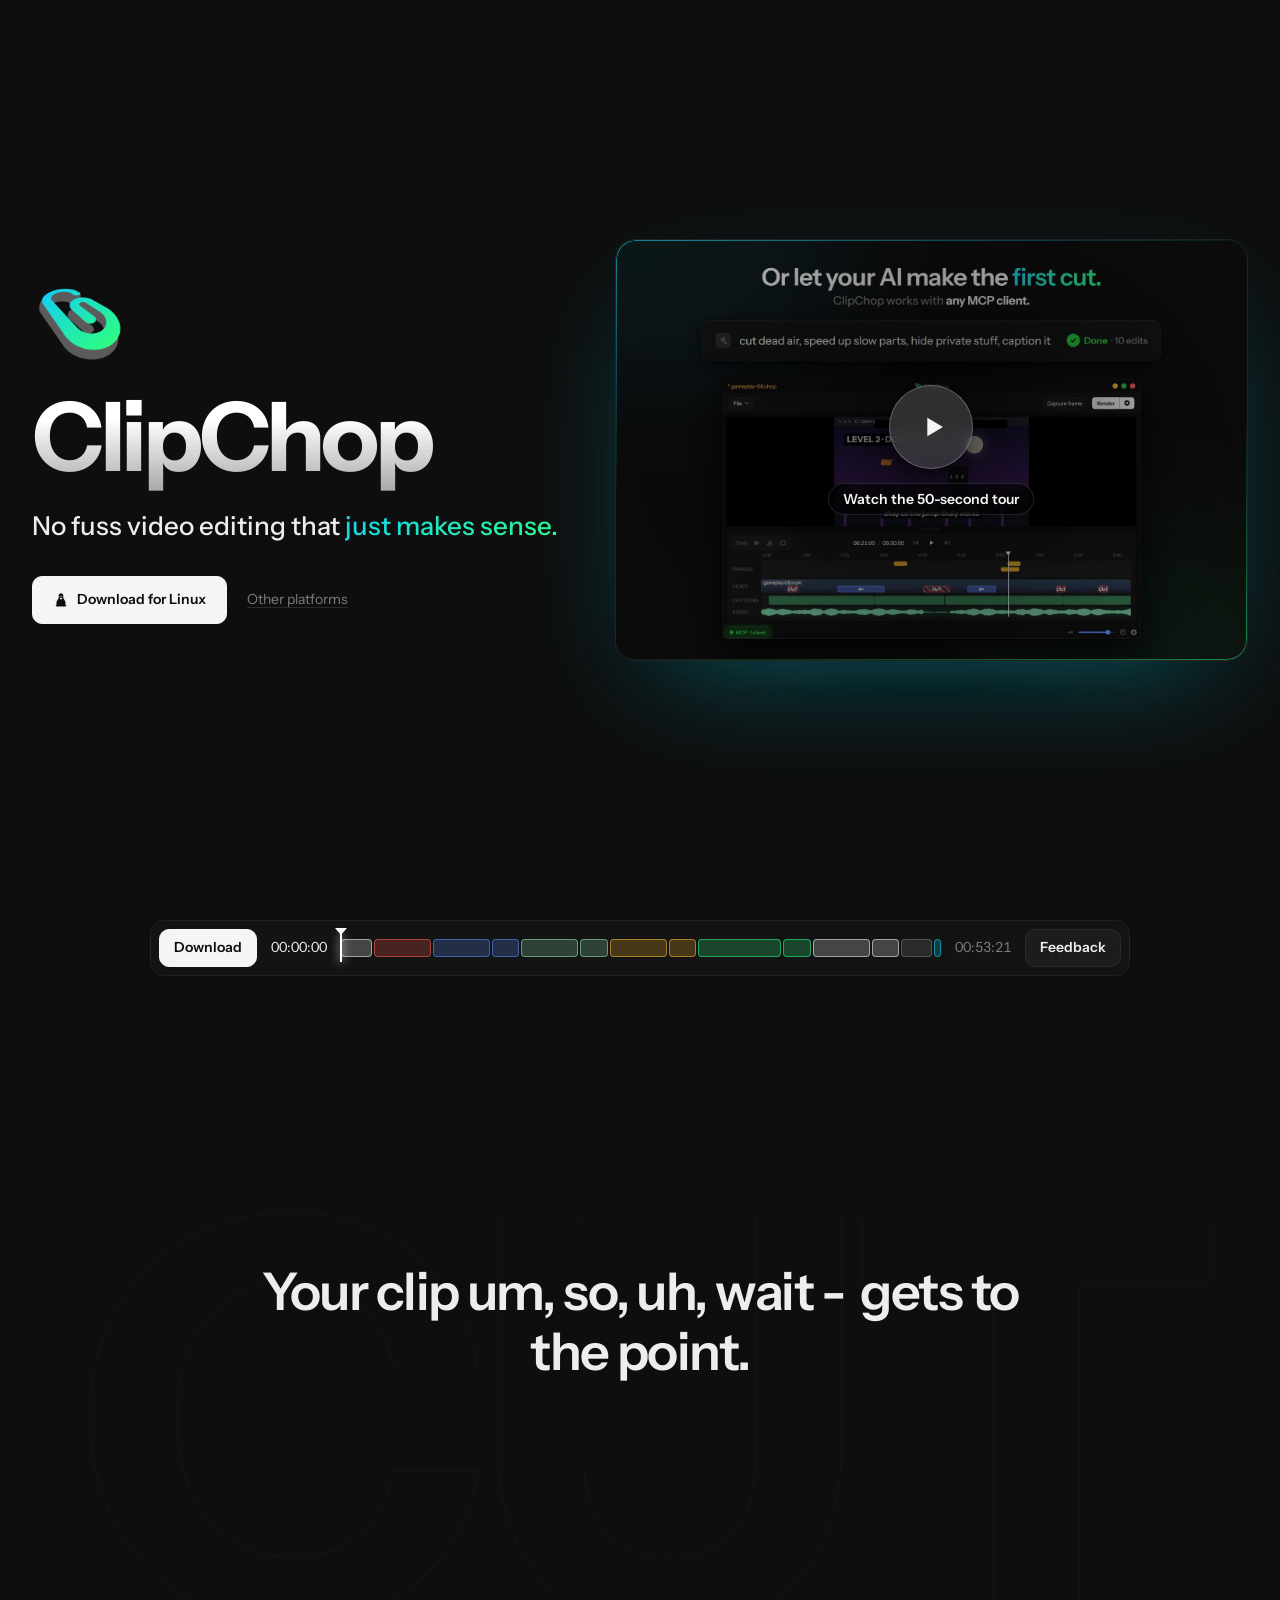
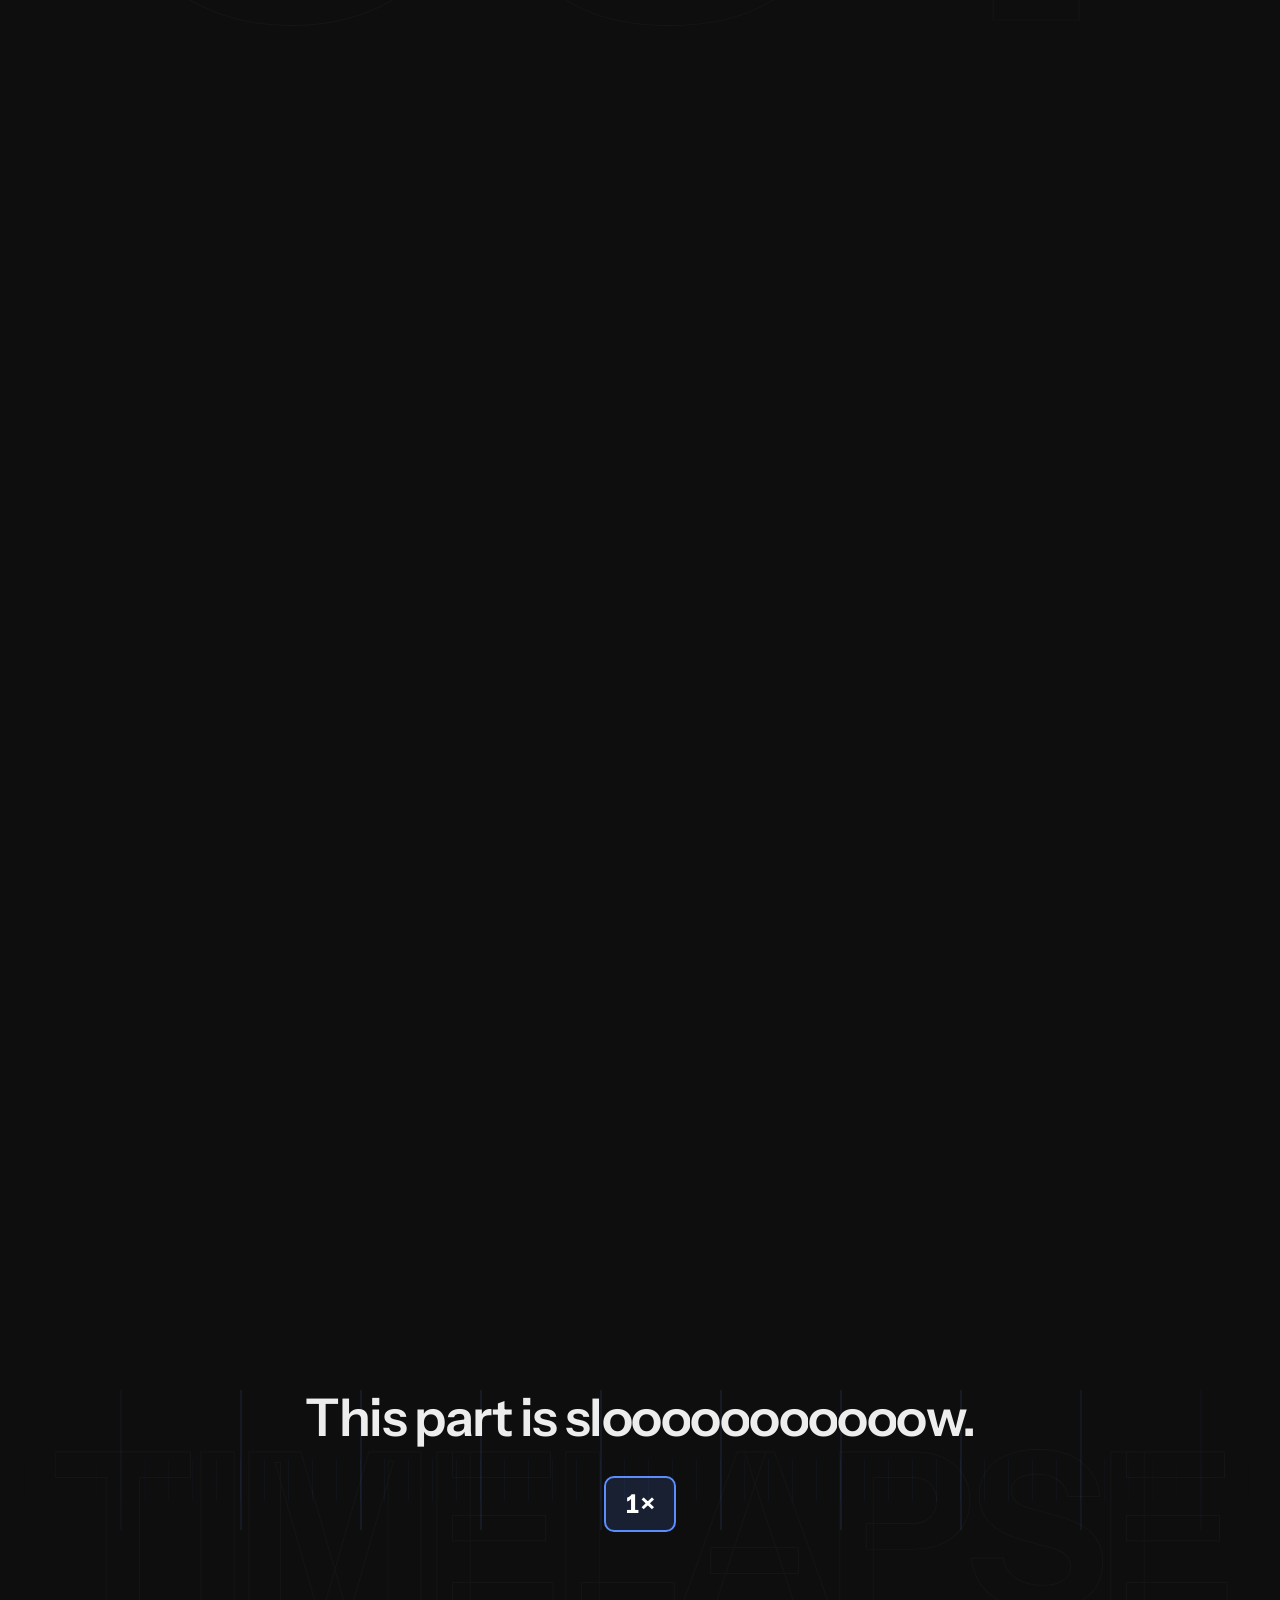
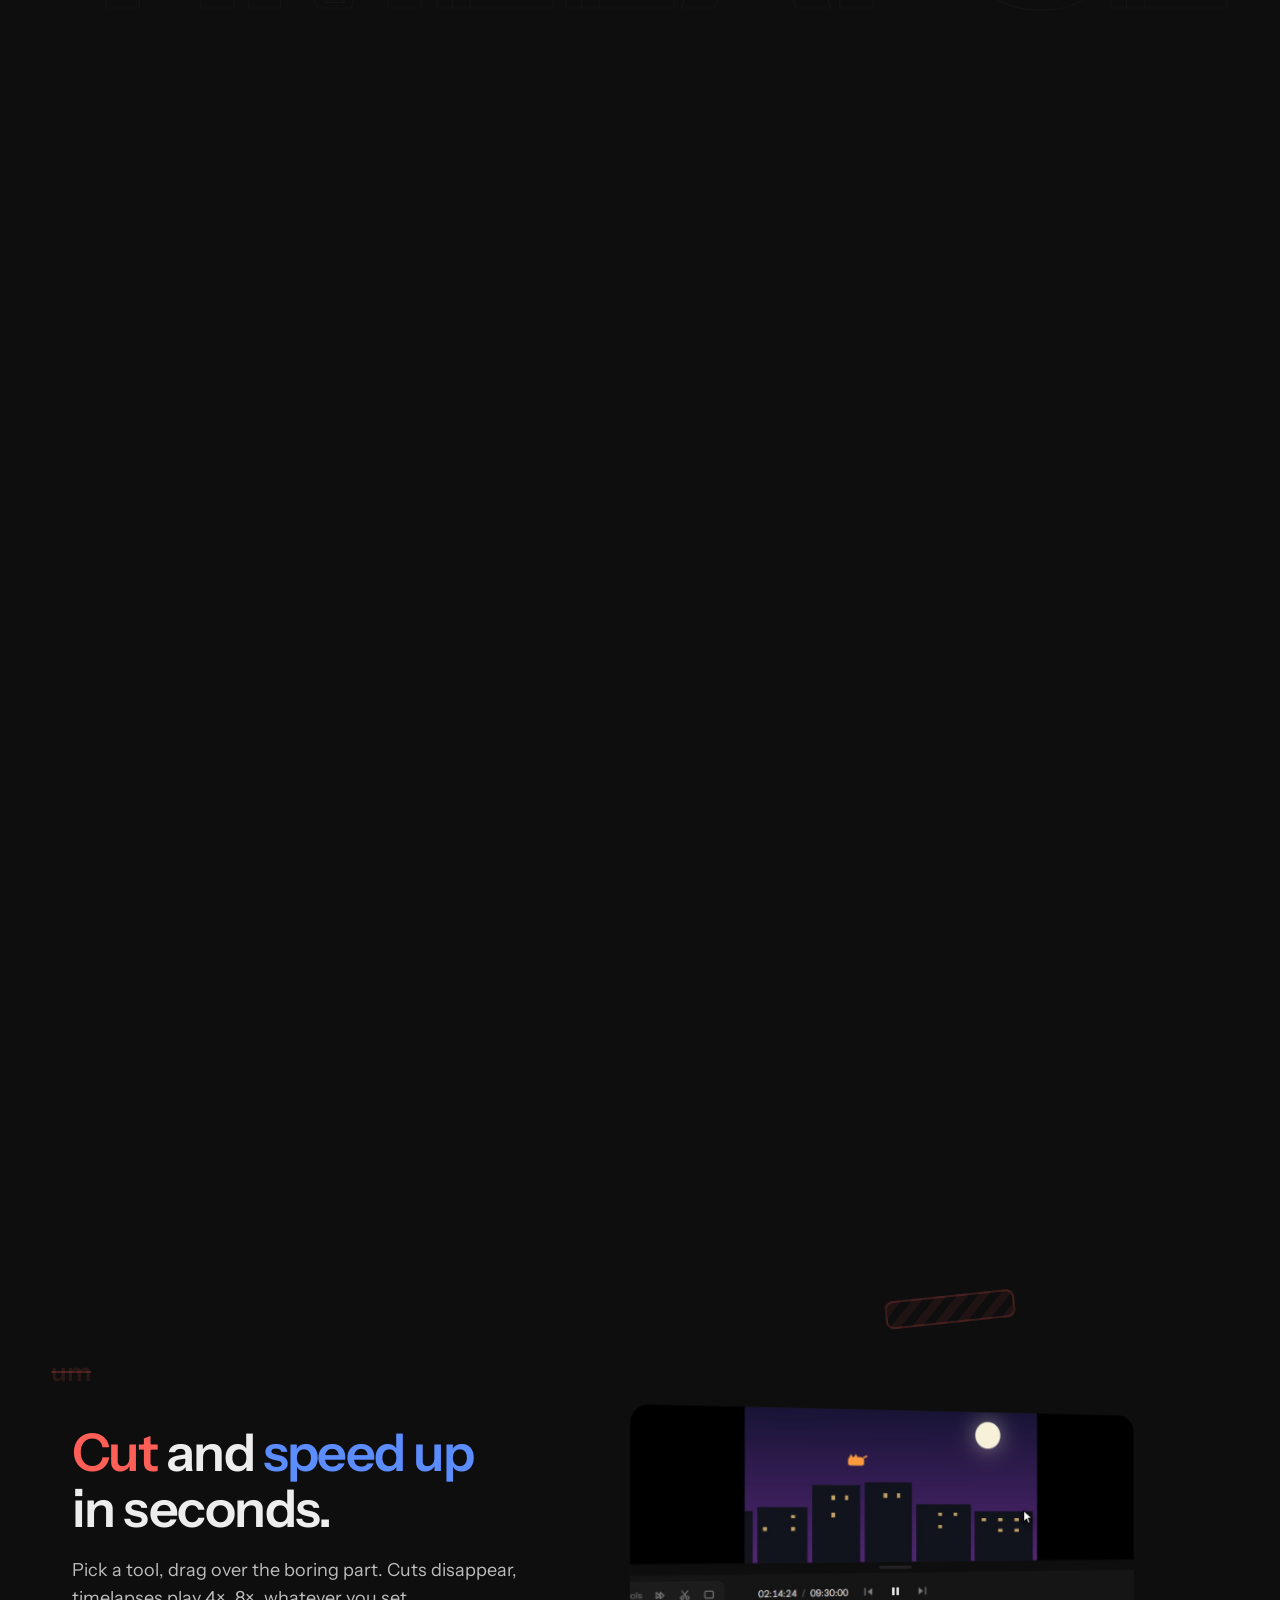
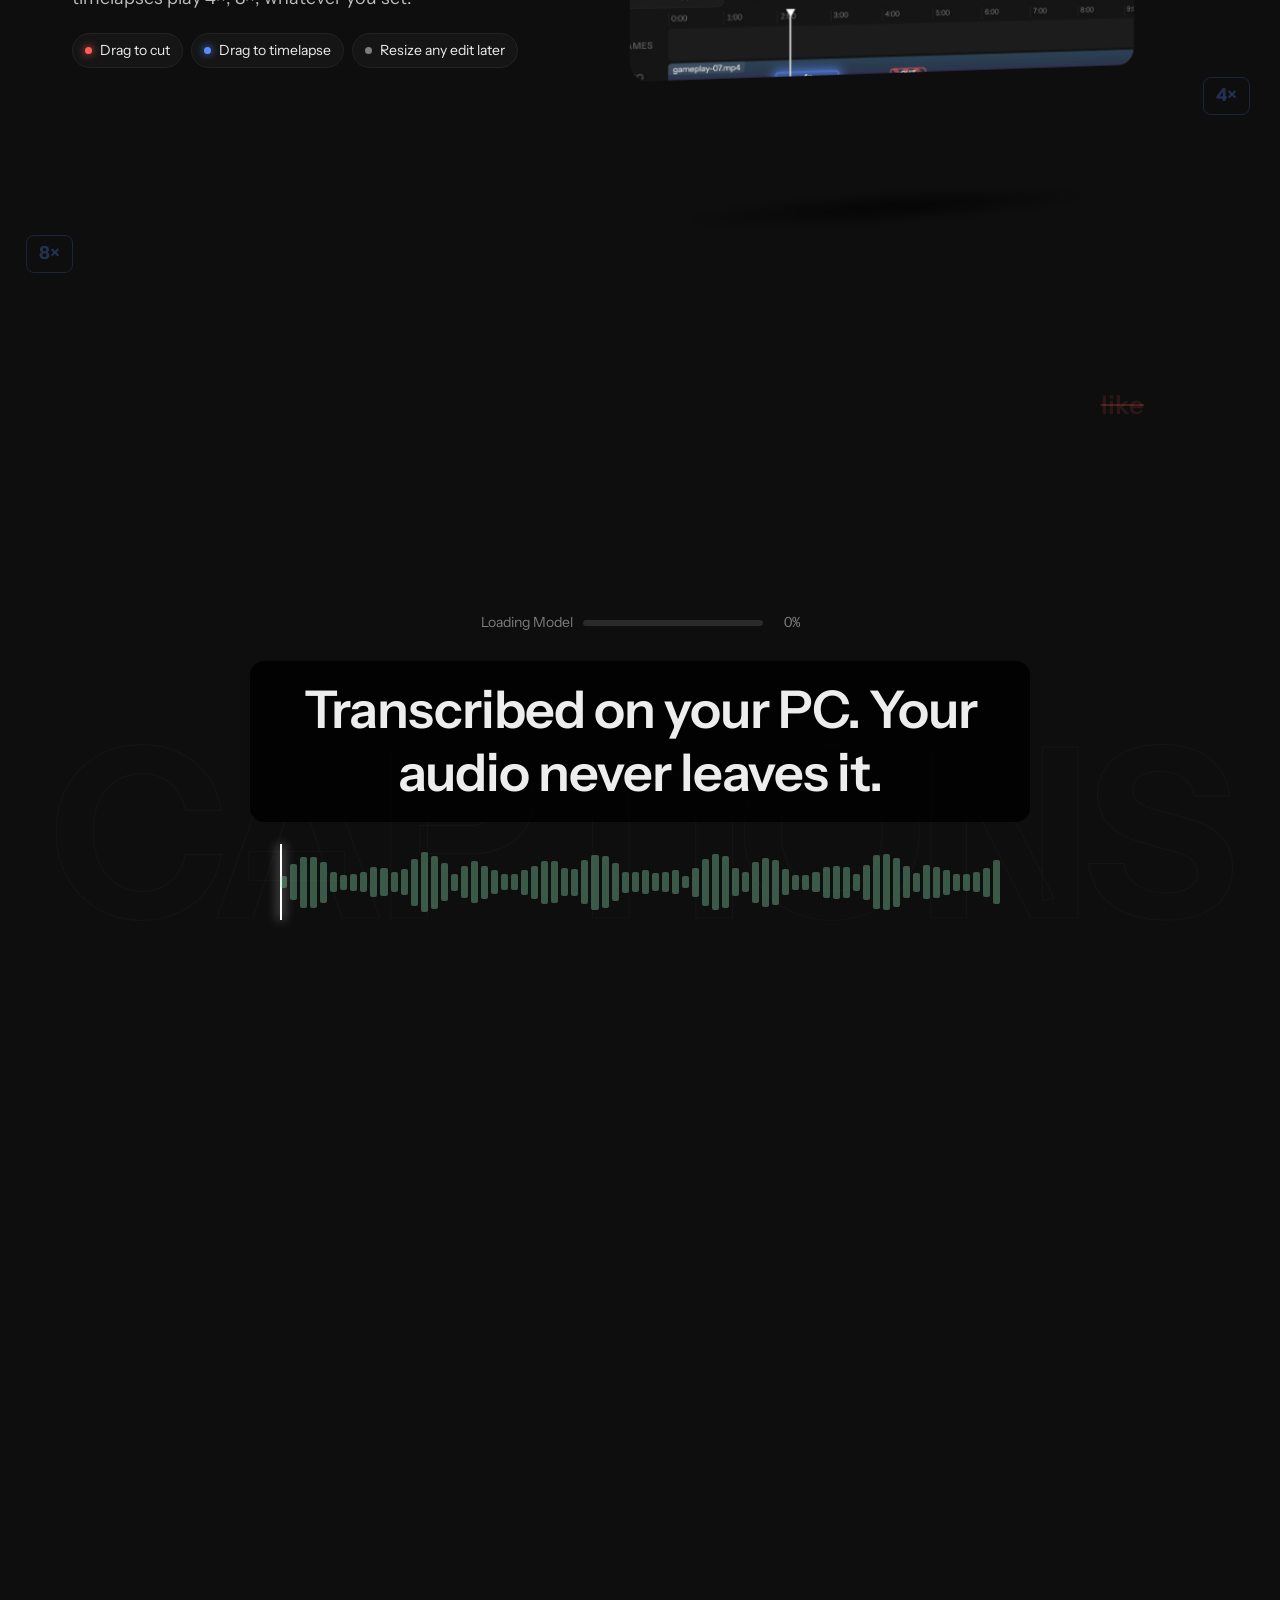
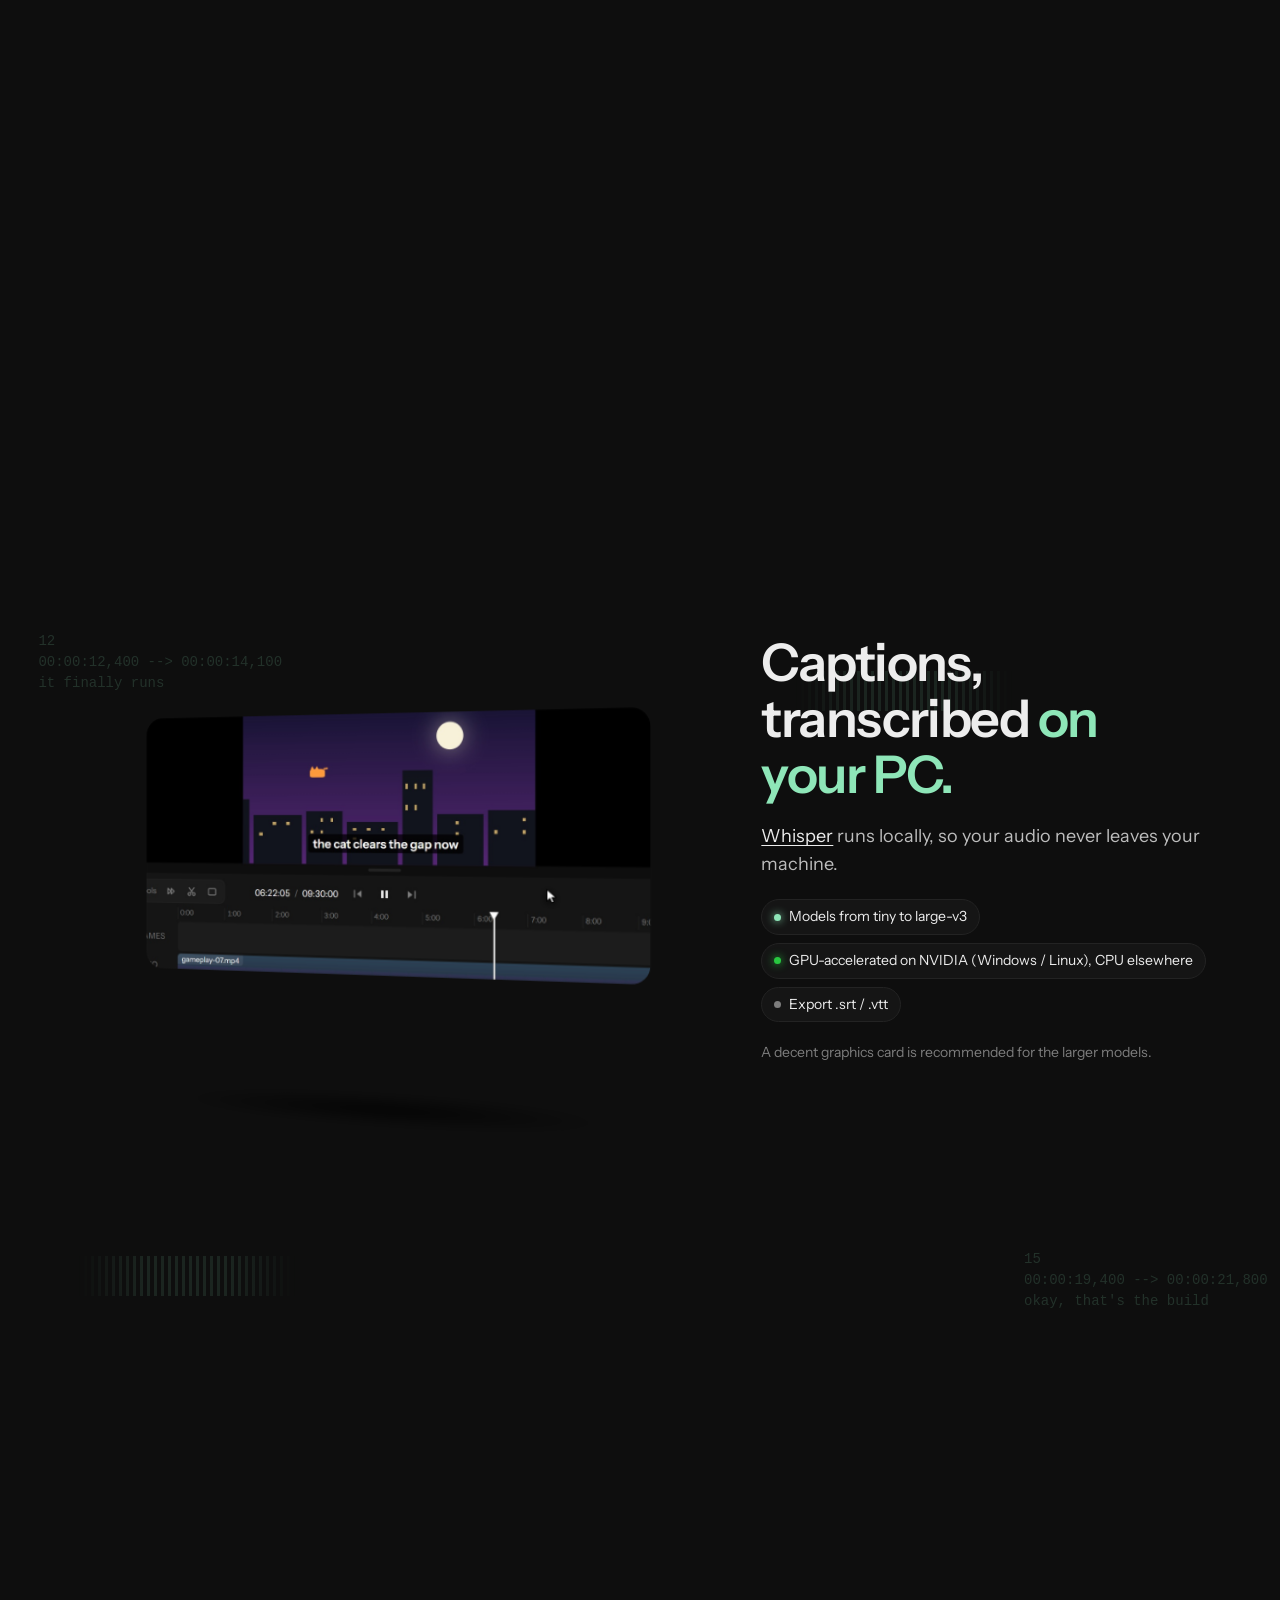
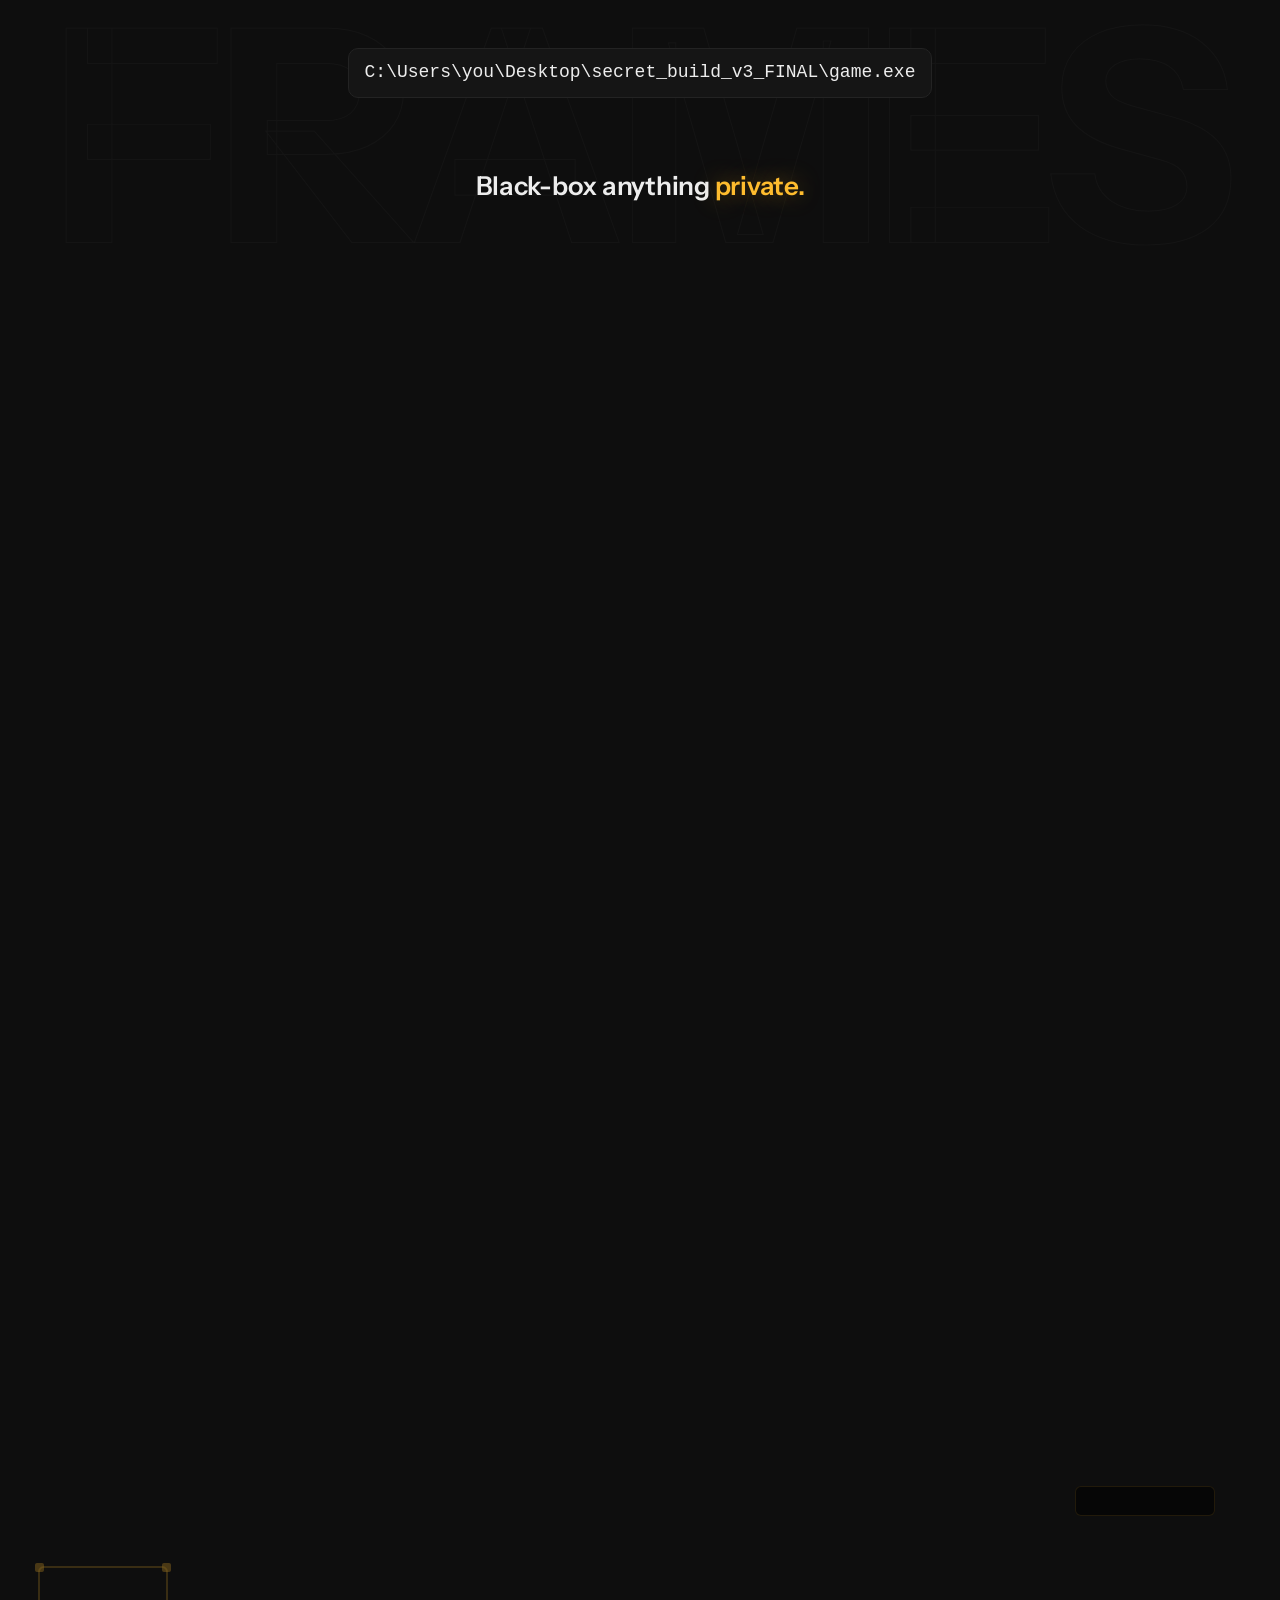
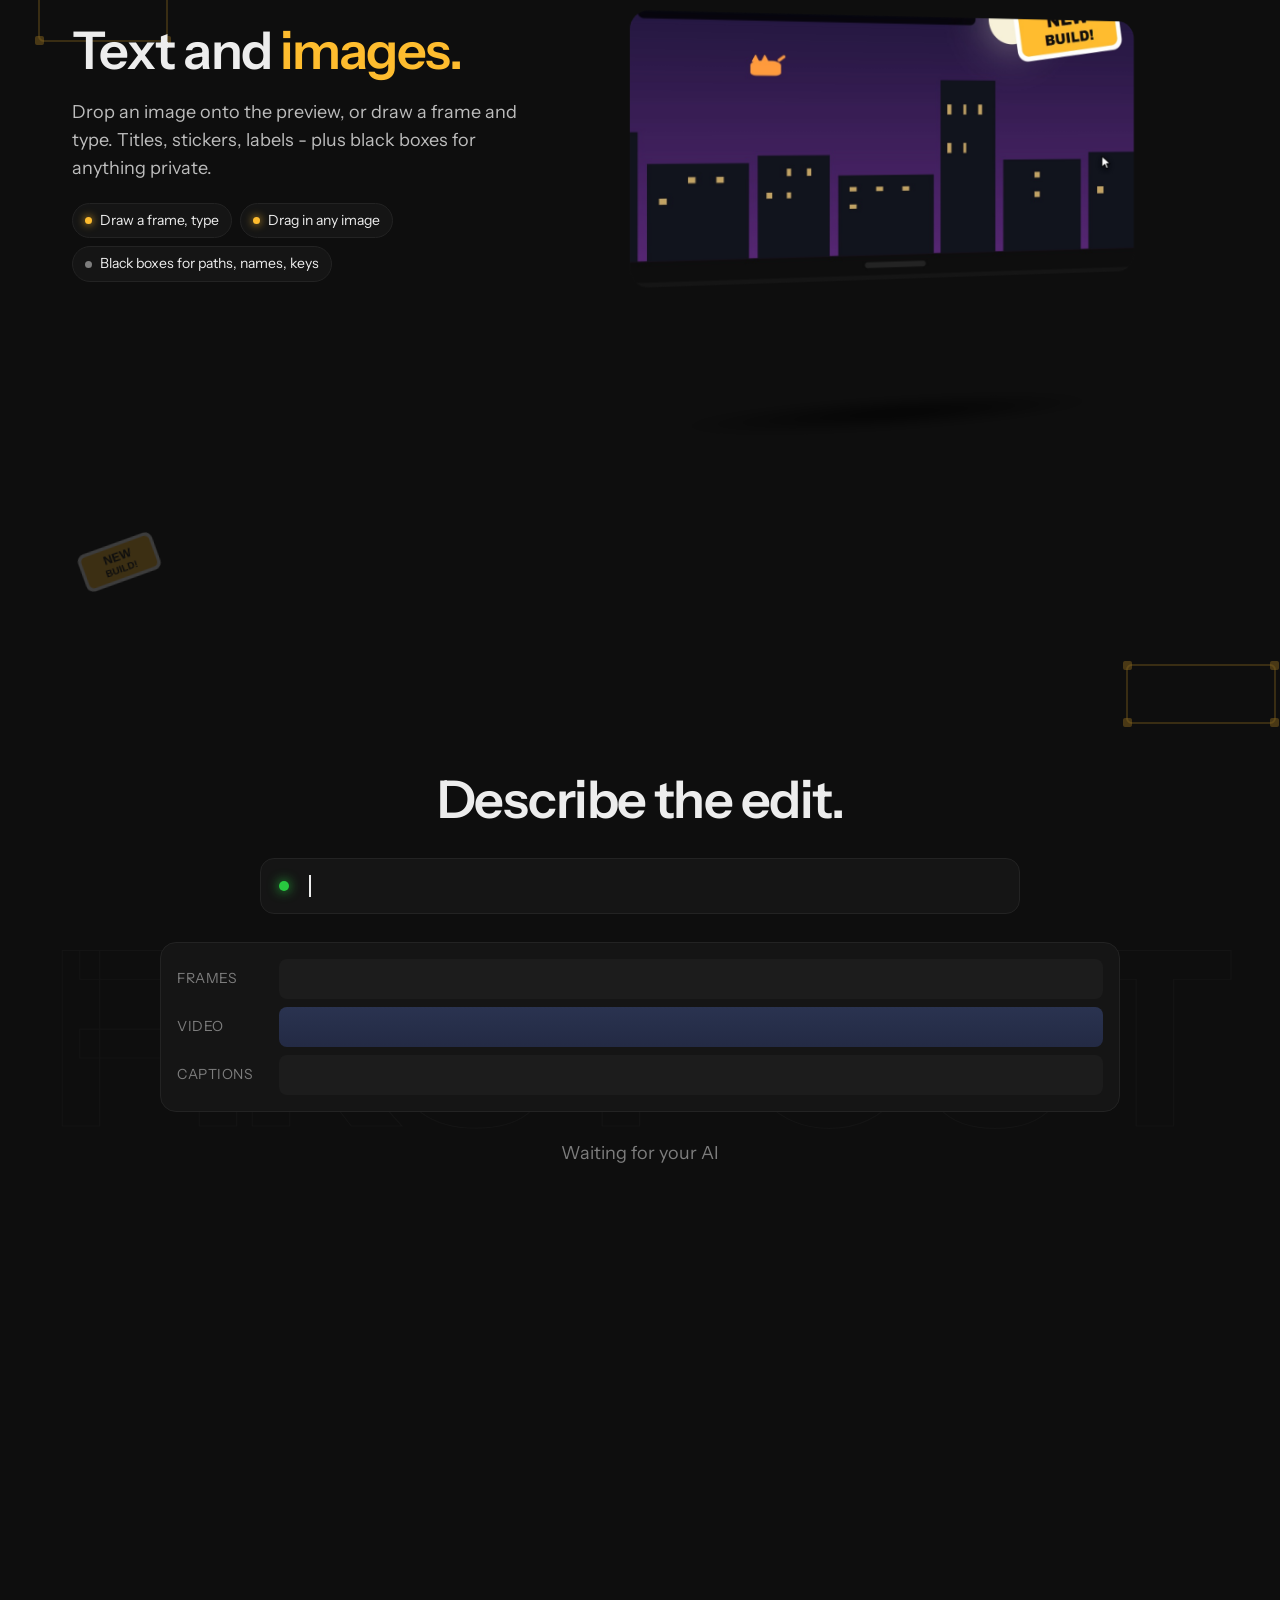
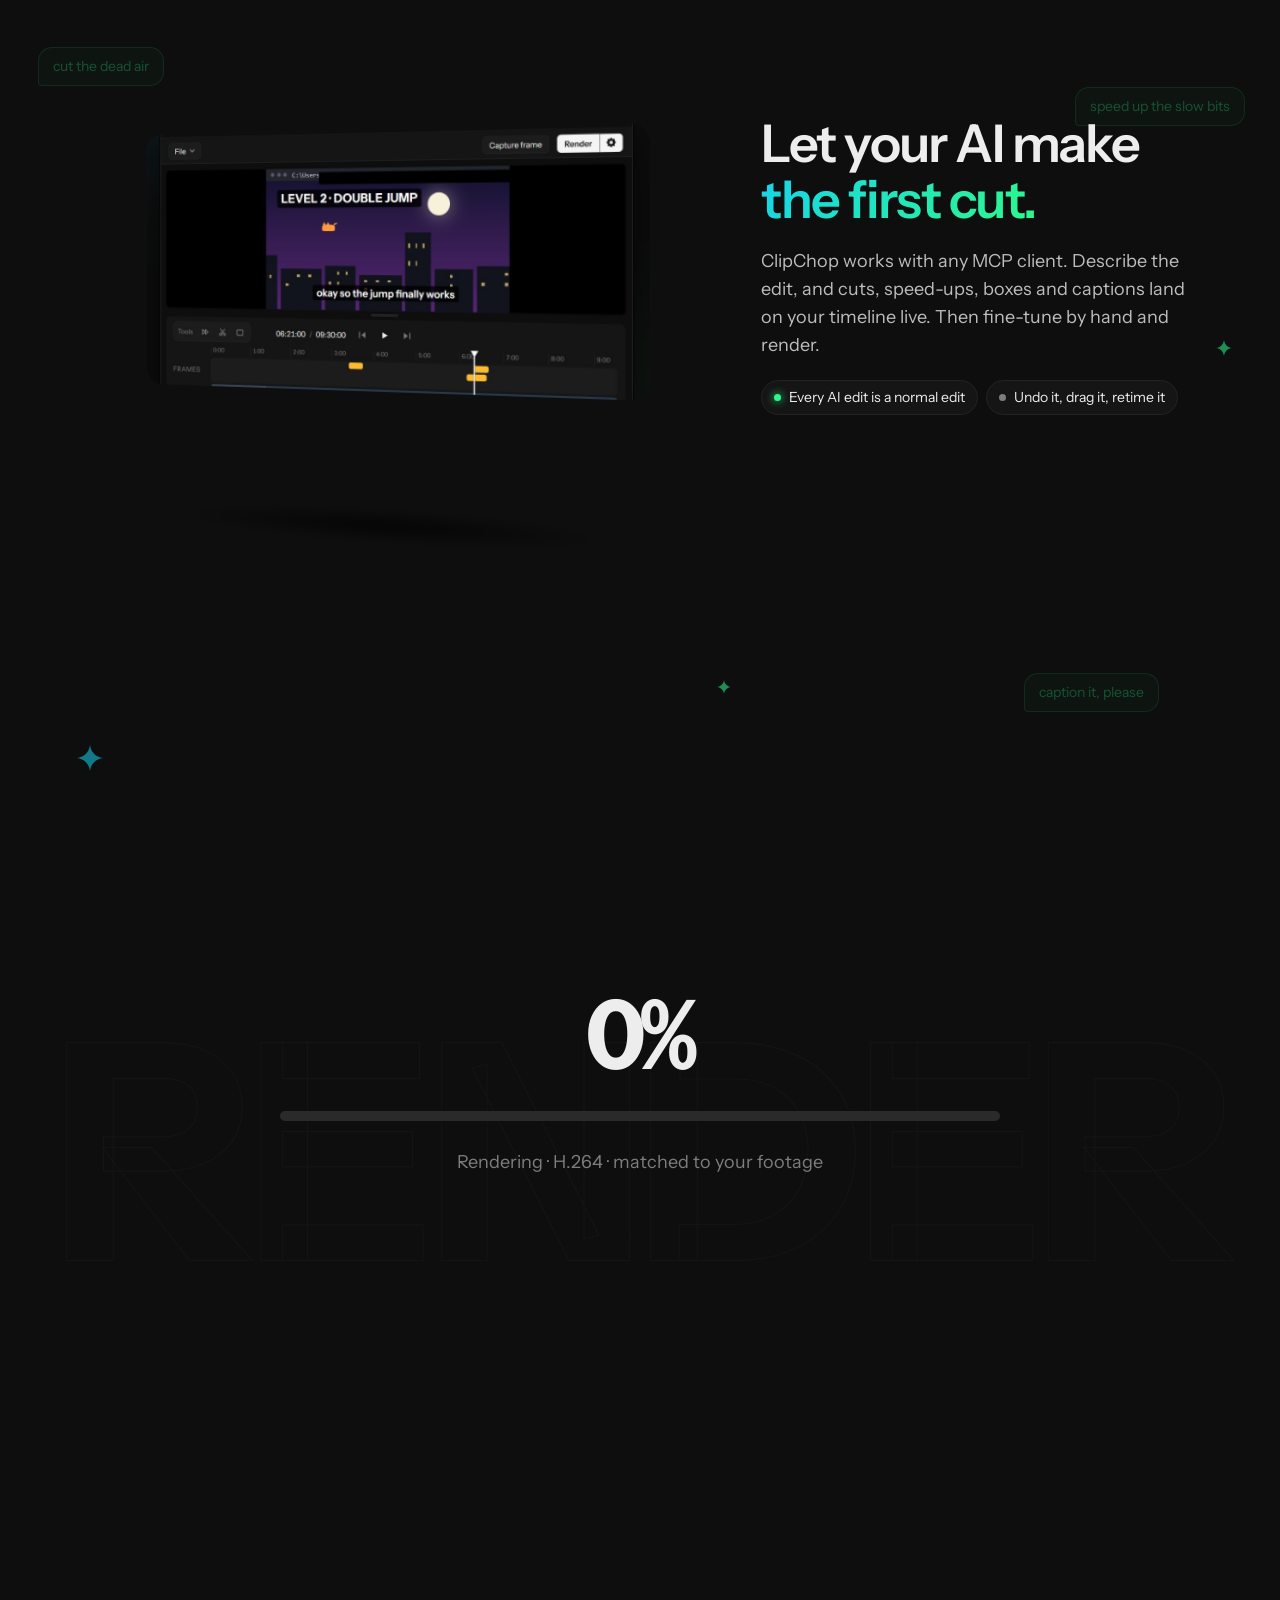
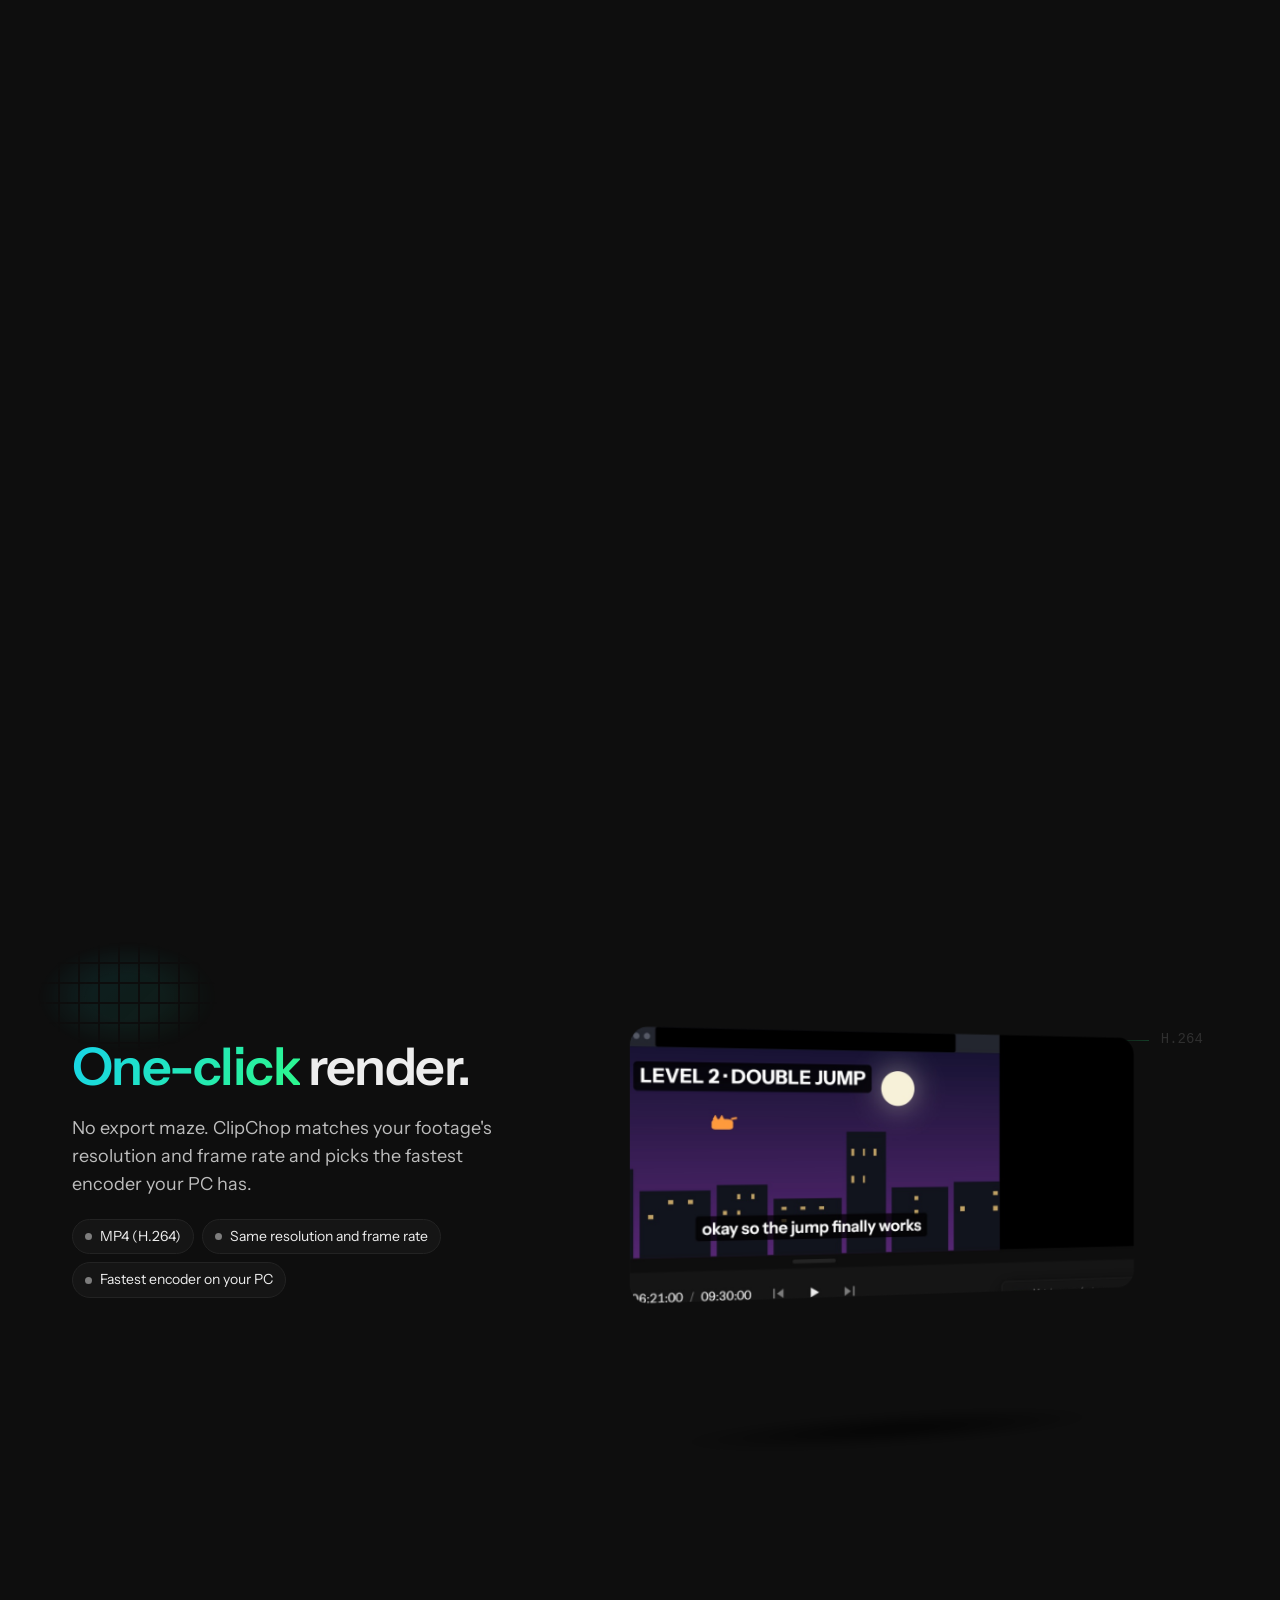
==== commit c2ffa370: "Add feedback page, analytics, and live download links - Add feedback page with bug report and experi" ====
--- a/index.html
+++ b/index.html
@@ -16,6 +16,7 @@
   <link rel="preload" href="assets/fonts/InstrumentSans.ttf" as="font" type="font/ttf" crossorigin>
   <link rel="stylesheet" href="vendor/lenis.css">
   <link rel="stylesheet" href="styles.css">
+  <script defer src="https://cloud.umami.is/script.js" data-website-id="6dcefb8d-35ae-429a-947c-a0c11dccce45" data-domains="mercyssh.github.io"></script>
 </head>
 <body>
   <a class="skip" href="#main">Skip to content</a>
@@ -353,9 +354,9 @@
     <section class="note" id="note" data-seg="#7d7d7d" data-name="A note">
       <div class="note-inner">
         <h2>Why I made this.</h2>
-        <p class="reveal" data-scroll data-reveal>I work on a lot of creative projects, but documenting them was always a chore. Opening DaVinci Resolve or Blender just to trim a devlog felt like overkill.</p>
-        <p class="reveal" data-scroll data-reveal>So I started leaving screen recording on and asking Claude to stitch it into a video. It worked, but I couldn't fine-tune the edits.</p>
-        <p class="reveal" data-scroll data-reveal>That's why I made ClipChop: intuitive, easy to pick up, no bloat. Download it, install it, start editing.</p>
+        <p class="reveal">I work on a lot of creative projects, but documenting them was always a chore. Opening DaVinci Resolve or Blender just to trim a devlog felt like overkill.</p>
+        <p class="reveal">So I started leaving screen recording on and asking Claude to stitch it into a video. It worked, but I couldn't fine-tune the edits.</p>
+        <p class="reveal">That's why I made ClipChop: intuitive, easy to pick up, no bloat. Download it, install it, start editing.</p>
         <p class="sig">- Om</p>
       </div>
     </section>
@@ -381,7 +382,7 @@
           <div class="plat-btns">
             <a class="btn primary" data-asset="mac-dmg" href="#">Disk image (.dmg)</a>
           </div>
-          <p class="fine">First launch: right-click the app and choose Open.</p>
+          <p class="fine">For Apple Silicon Macs. First launch: right-click the app and choose Open.</p>
         </article>
         <article class="plat" data-os="linux">
           <svg class="plat-icon" viewBox="0 0 24 24" aria-hidden="true"><path fill="currentColor" d="M12 2c-2.2 0-3.6 1.9-3.6 4.6 0 1.3.3 2.2-.4 3.4-.9 1.5-2.7 3.6-2.9 6.2-.1 1.1.2 2 .7 2.6-.7.4-1.6.6-1.7 1.4-.1 1 1.6 1.2 3.3 1.7 1.2.3 2-.1 2.6-.6.6.2 1.3.3 2 .3s1.4-.1 2-.3c.6.5 1.4.9 2.6.6 1.7-.5 3.4-.7 3.3-1.7-.1-.8-1-1-1.7-1.4.5-.6.8-1.5.7-2.6-.2-2.6-2-4.7-2.9-6.2-.7-1.2-.4-2.1-.4-3.4C15.6 3.9 14.2 2 12 2zm-1.5 4.1c.4 0 .7.5.7 1.1s-.3 1.1-.7 1.1-.7-.5-.7-1.1.3-1.1.7-1.1zm3 0c.4 0 .7.5.7 1.1s-.3 1.1-.7 1.1-.7-.5-.7-1.1.3-1.1.7-1.1zM12 9c.9 0 1.9.6 1.9 1s-1 1-1.9 1-1.9-.6-1.9-1S11.1 9 12 9z"/></svg>
@@ -403,7 +404,9 @@
   <footer class="footer">
     <img src="assets/clipchop-appicon.png" alt="" width="24" height="24">
     <span>© <span data-year>2026</span> ClipChop</span>
+    <span class="made">Designed by a Human, Developed using AI</span>
     <span class="sp"></span>
+    <a href="feedback.html">Feedback</a>
     <a href="licenses.html">Third-party notices</a>
     <a href="mailto:ima.omrane@gmail.com" target="_blank" rel="noopener">Contact</a>
   </footer>
@@ -414,7 +417,7 @@
     <span class="tc" data-tc>00:00:00</span>
     <div class="scrub-track" data-scrub-track><span class="scrub-head" data-scrub-head></span></div>
     <span class="tc dim">00:53:21</span>
-    <a class="btn sm" data-feedback href="#" target="_blank" rel="noopener">Feedback</a>
+    <a class="btn sm" data-feedback href="feedback.html">Feedback</a>
   </nav>
 
   <script src="vendor/lenis.min.js"></script>
--- a/styles.css
+++ b/styles.css
@@ -218,7 +218,7 @@
 .hero {
   position: relative;
   isolation: isolate;
-  padding: 12vh var(--gutter) 24vh;
+  padding: 12vh var(--gutter);
   text-align: center;
 }
 
@@ -226,6 +226,8 @@
    main.js drives --hp (playhead 0→1 on a 12 s loop) and --fade; each region
    appears as the playhead passes its --x. */
 .hero-bg {
+  /* Floor timeline switched off for now; remove this line to bring it back. */
+  display: none;
   position: absolute;
   z-index: -1;
   top: 0;
@@ -542,7 +544,7 @@
     min-height: 100svh;
     margin: 0 auto;
     /* Extra bottom padding lifts the content clear of the floor timeline. */
-    padding: 64px var(--gutter) 30vh;
+    padding: 64px var(--gutter);
     text-align: left;
   }
   .hero-text,
@@ -1545,6 +1547,8 @@
   --dir: -1;
 }
 .loop-card::before {
+  /* Glow switched off for now; remove this line to bring it back. */
+  display: none;
   /* tinted glow from the section's tool colours */
   content: "";
   position: absolute;
@@ -1596,11 +1600,6 @@
   font-size: var(--fs-3);
   line-height: 1.45;
   font-weight: 500;
-  --q: clamp(0, (var(--p, 1) - 0.18) / 0.42, 1);
-}
-.reveal .rw {
-  --on: clamp(0, var(--q) * var(--n) - var(--i), 1);
-  opacity: calc(0.16 + var(--on) * 0.84);
 }
 .sig {
   color: var(--dim);
@@ -1719,6 +1718,9 @@
 }
 .footer a:hover {
   color: var(--txt);
+}
+.footer .made {
+  color: #5a5a5a;
 }
 .footer .sp {
   flex: 1;
@@ -1819,6 +1821,54 @@
   }
 }
 
+/* ---- Subpages (third-party notices, feedback) ---- */
+.lic {
+  max-width: 920px;
+  margin: 0 auto;
+  padding: 64px var(--gutter) 96px;
+  display: flex;
+  flex-direction: column;
+  gap: 20px;
+}
+.lic h1 {
+  font-size: var(--fs-4);
+  font-weight: 600;
+  letter-spacing: -0.03em;
+  line-height: 1.1;
+}
+.lic h2 {
+  margin-top: 24px;
+  font-size: var(--fs-3);
+  font-weight: 600;
+  letter-spacing: -0.02em;
+}
+.lic p,
+.lic li {
+  color: #bdbdbd;
+}
+.lic ul {
+  padding-left: 20px;
+}
+.lic a:not(.text-link) {
+  color: var(--txt);
+  text-underline-offset: 3px;
+}
+.lic pre {
+  margin: 0;
+  max-height: 70vh;
+  overflow: auto;
+  padding: 20px;
+  border-radius: 14px;
+  background: var(--panel);
+  border: 1px solid var(--line);
+  font-family: var(--mono);
+  font-size: var(--fs-1);
+  line-height: 1.5;
+  color: #bdbdbd;
+  white-space: pre-wrap;
+  word-break: break-word;
+}
+
 /* ---- Reduced motion: no scrubbing, no pinning, final states shown ---- */
 @media (prefers-reduced-motion: reduce) {
   html {
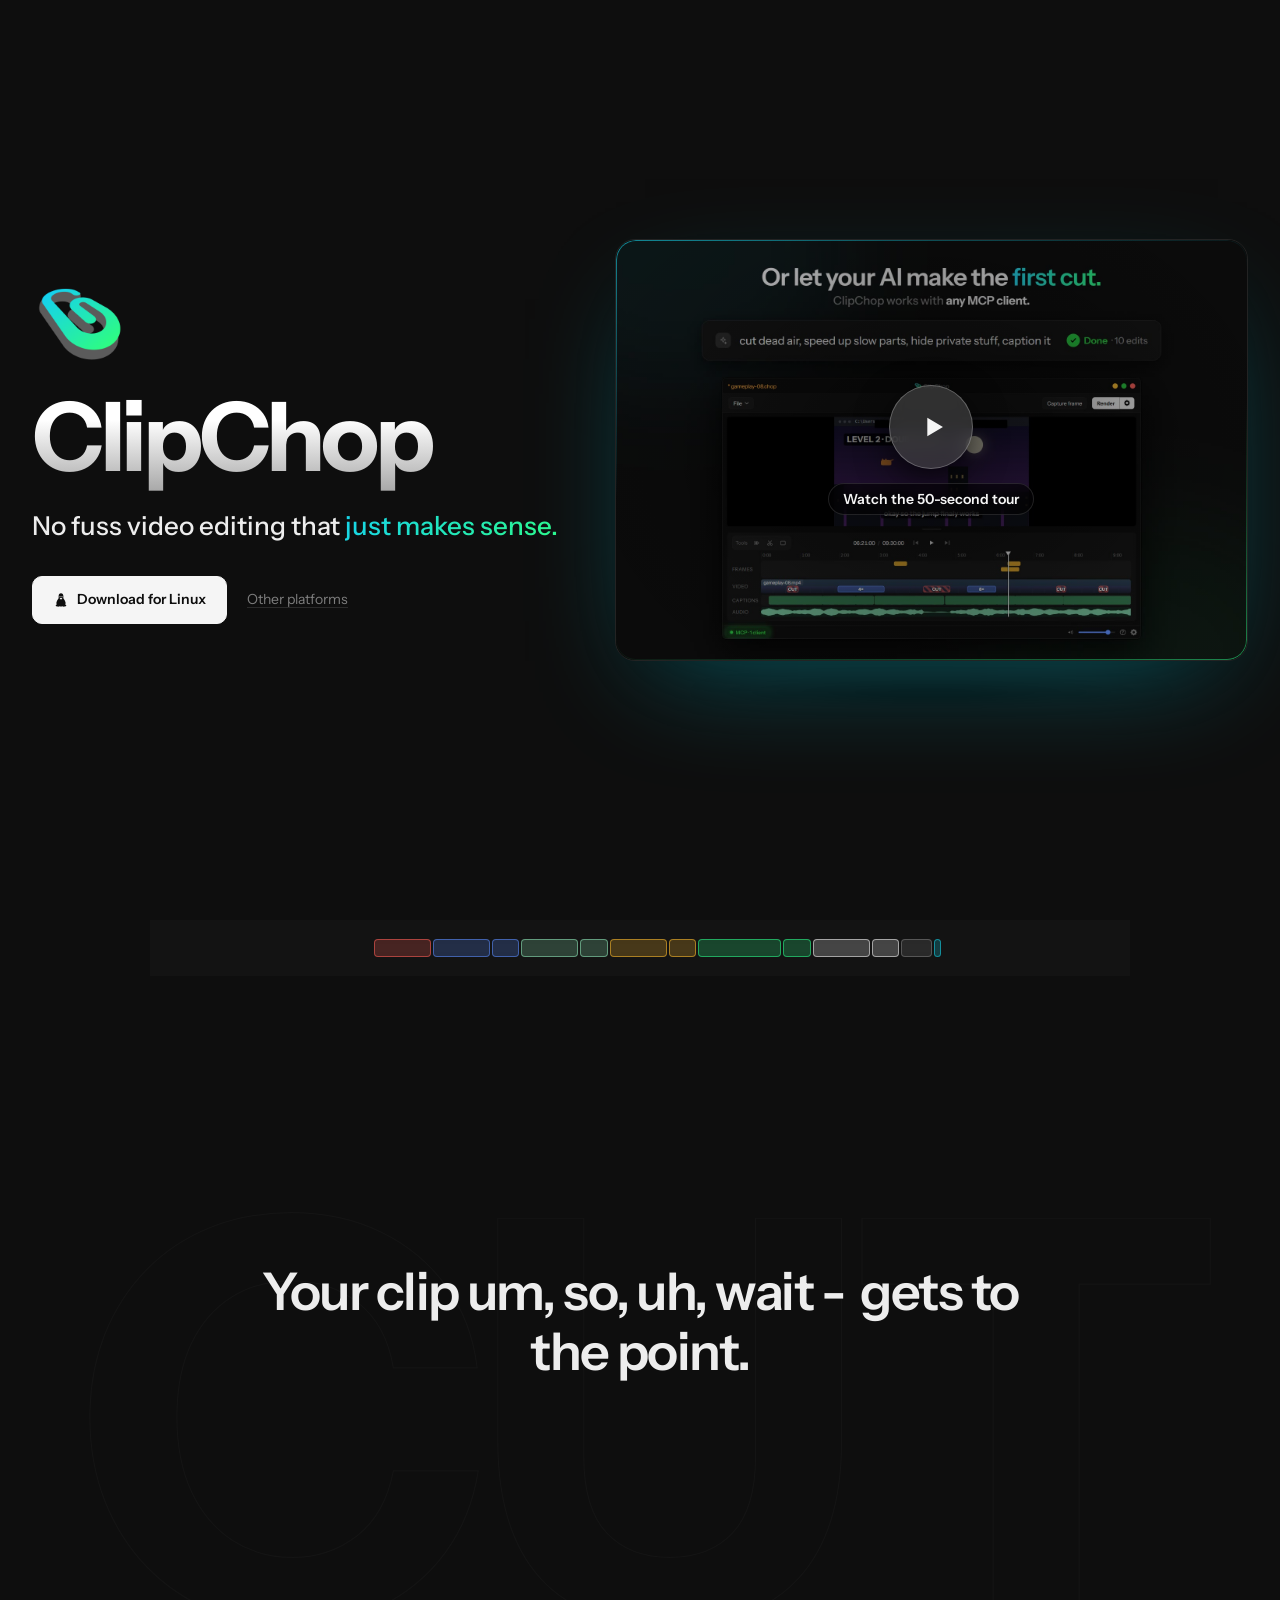
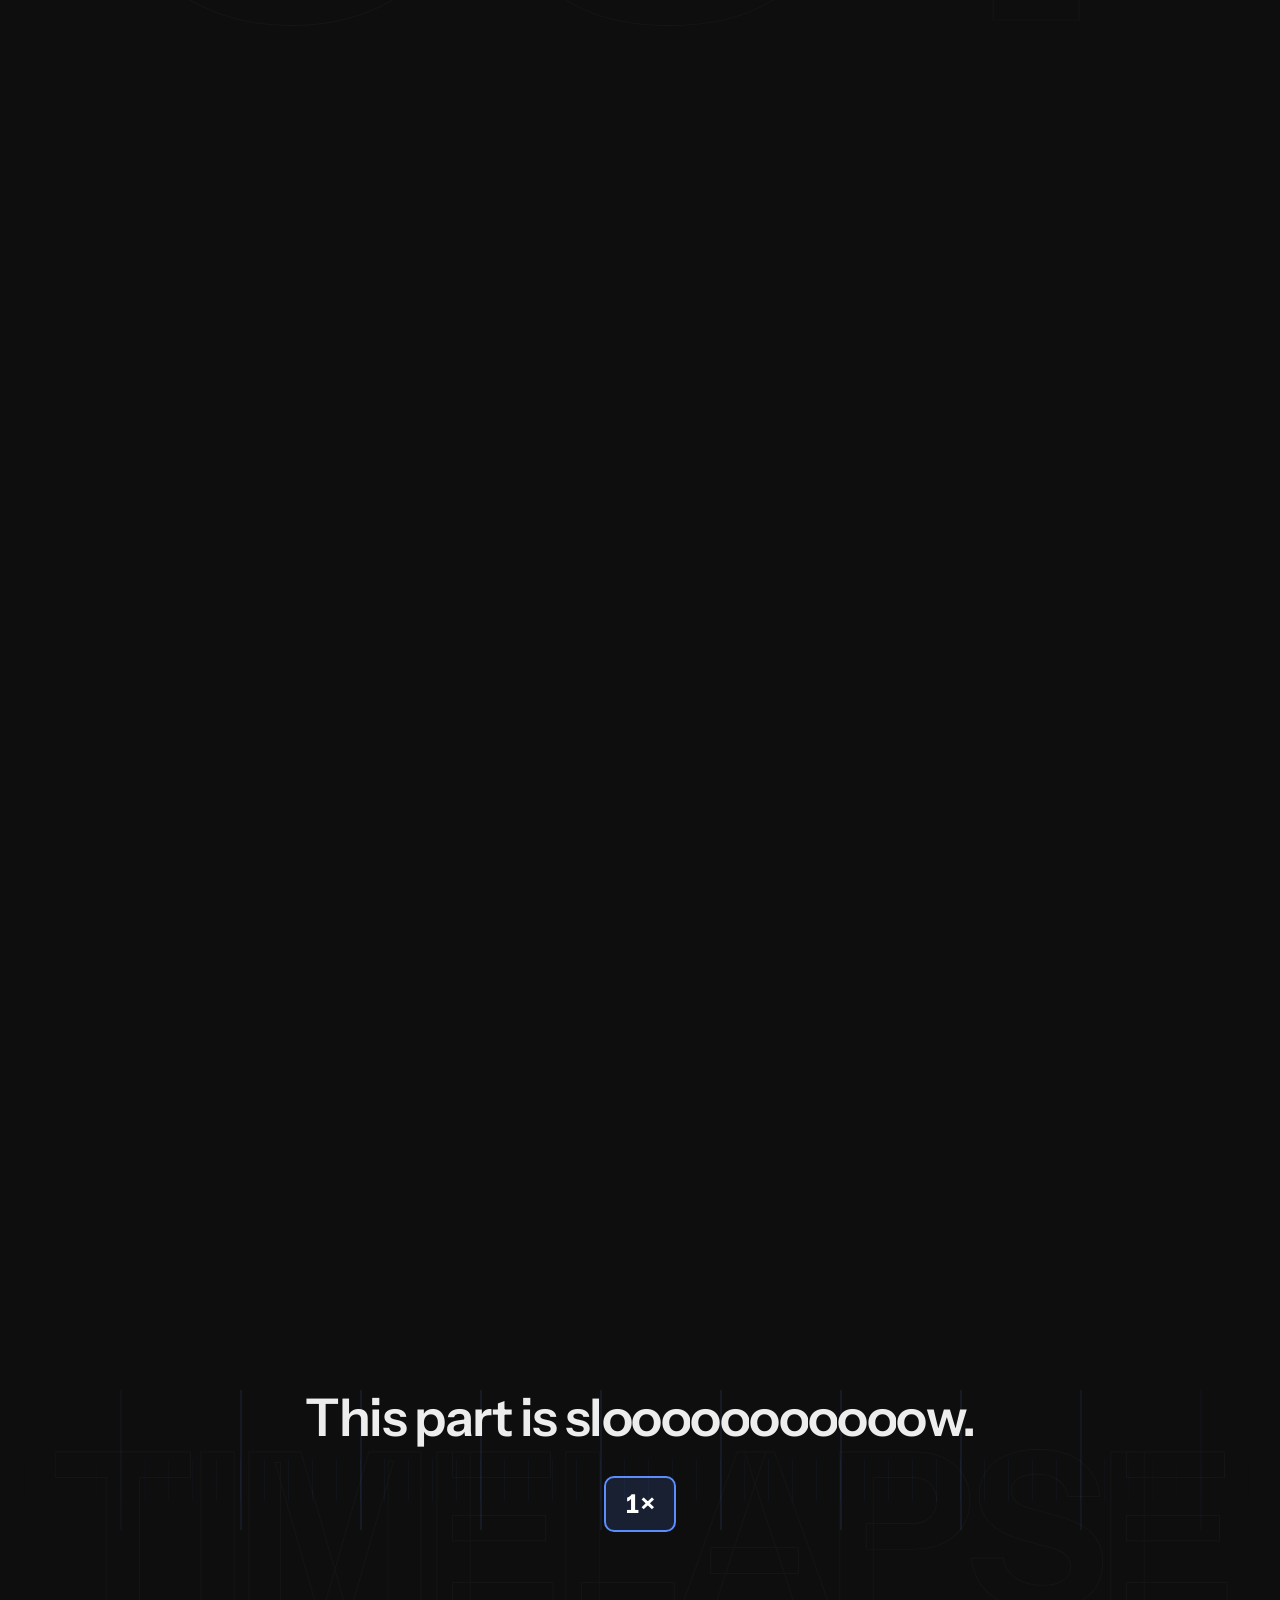
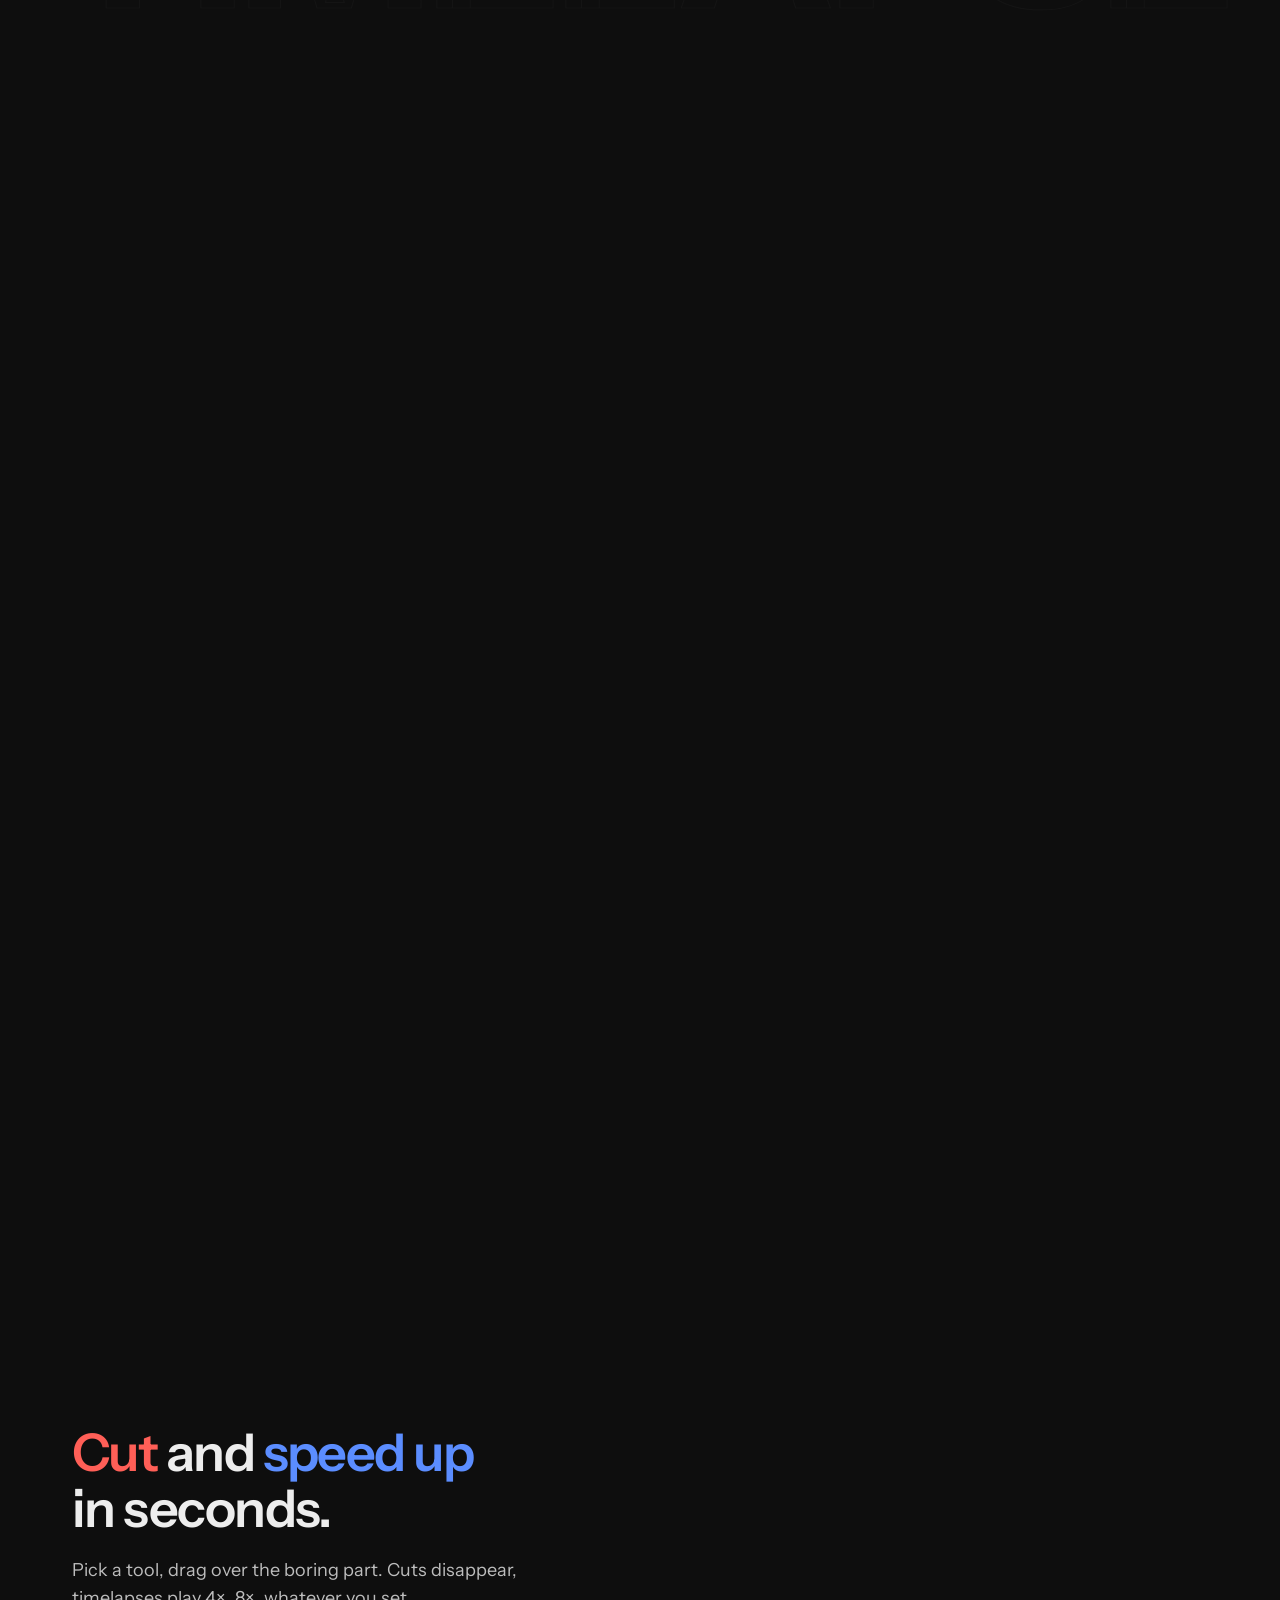
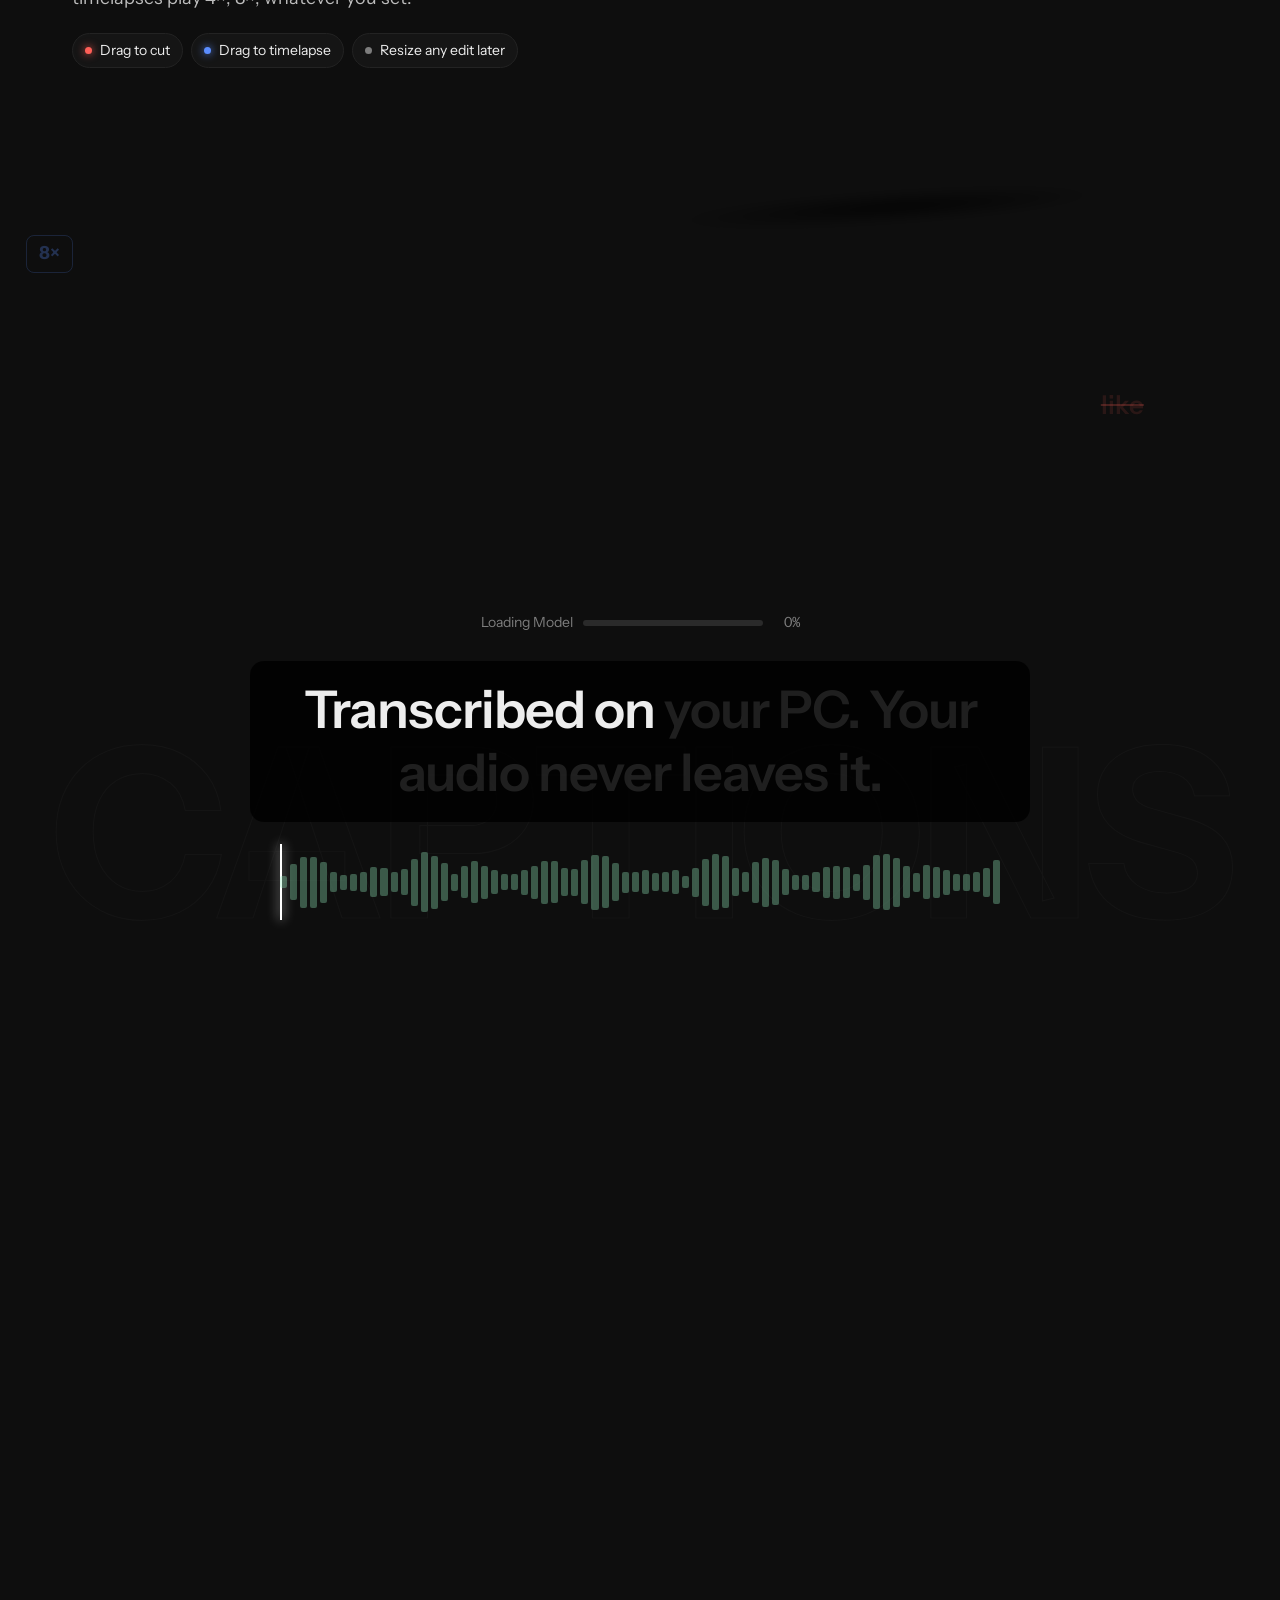
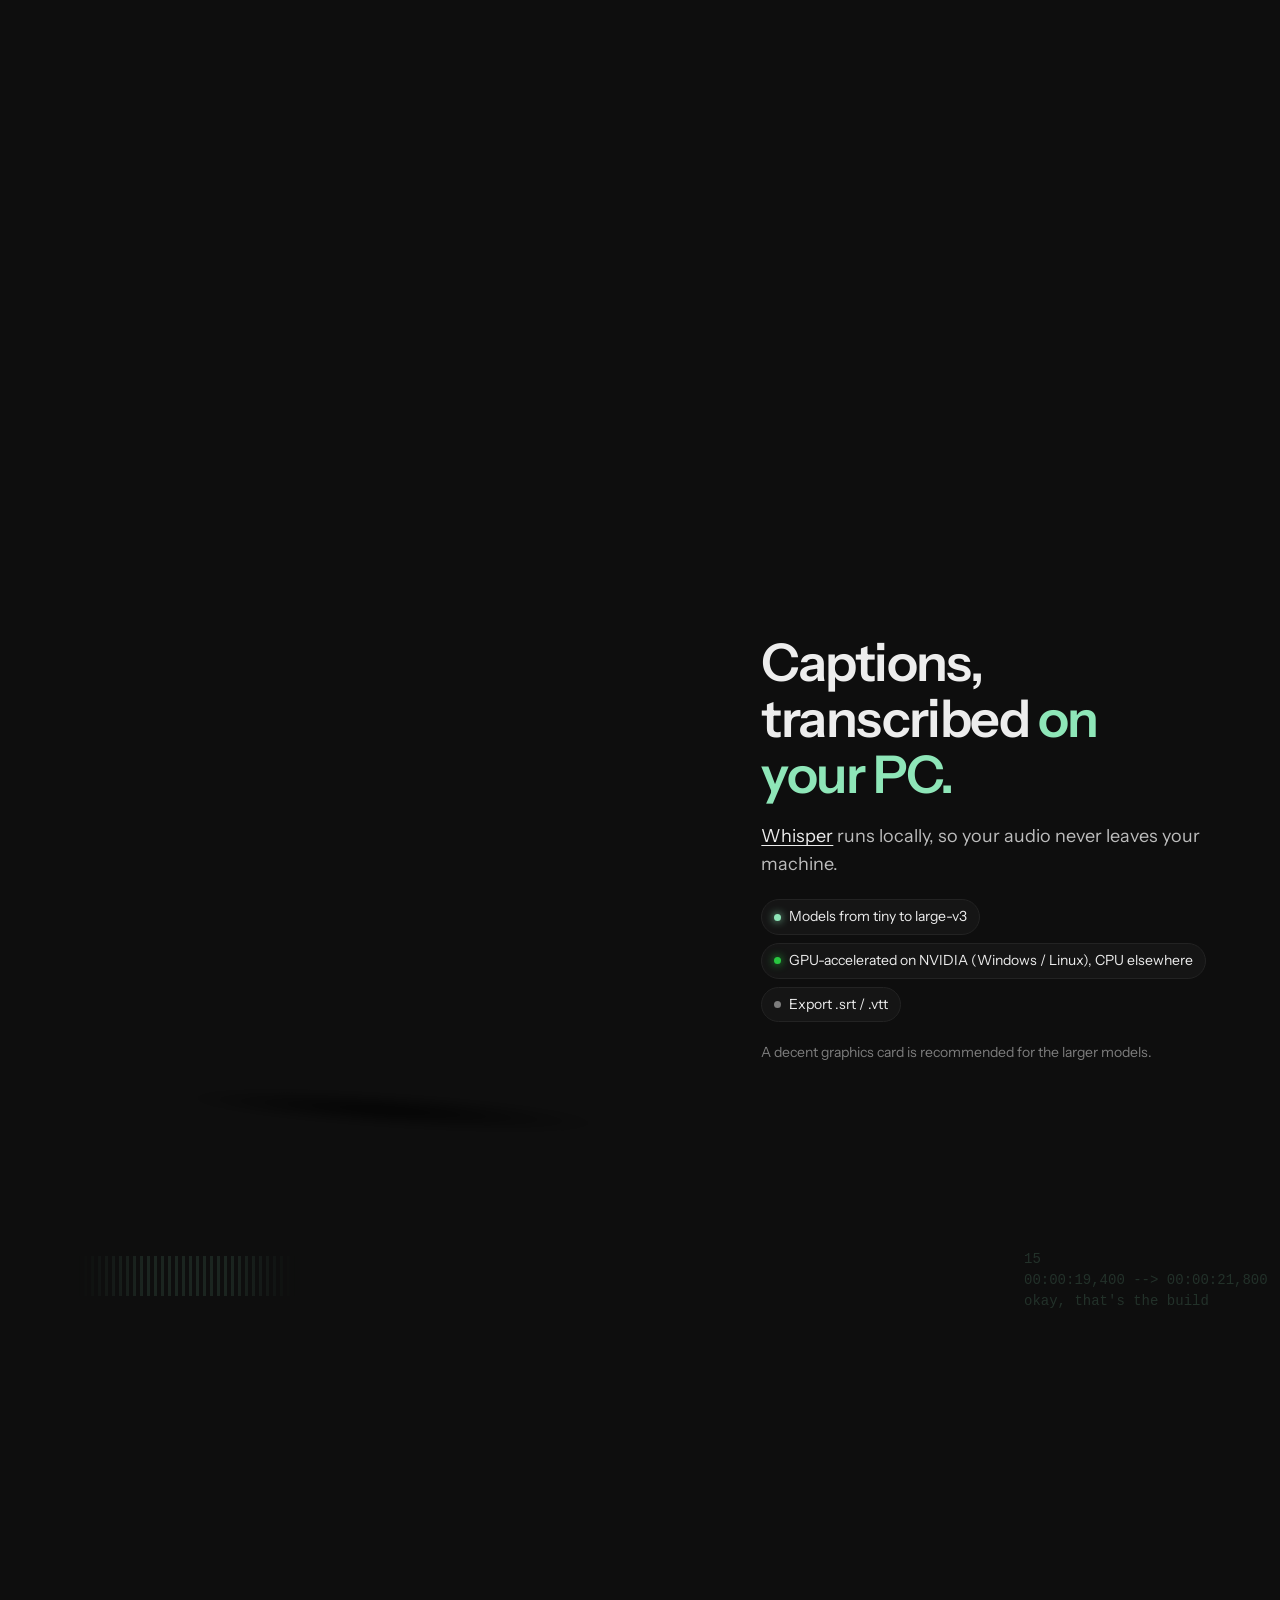
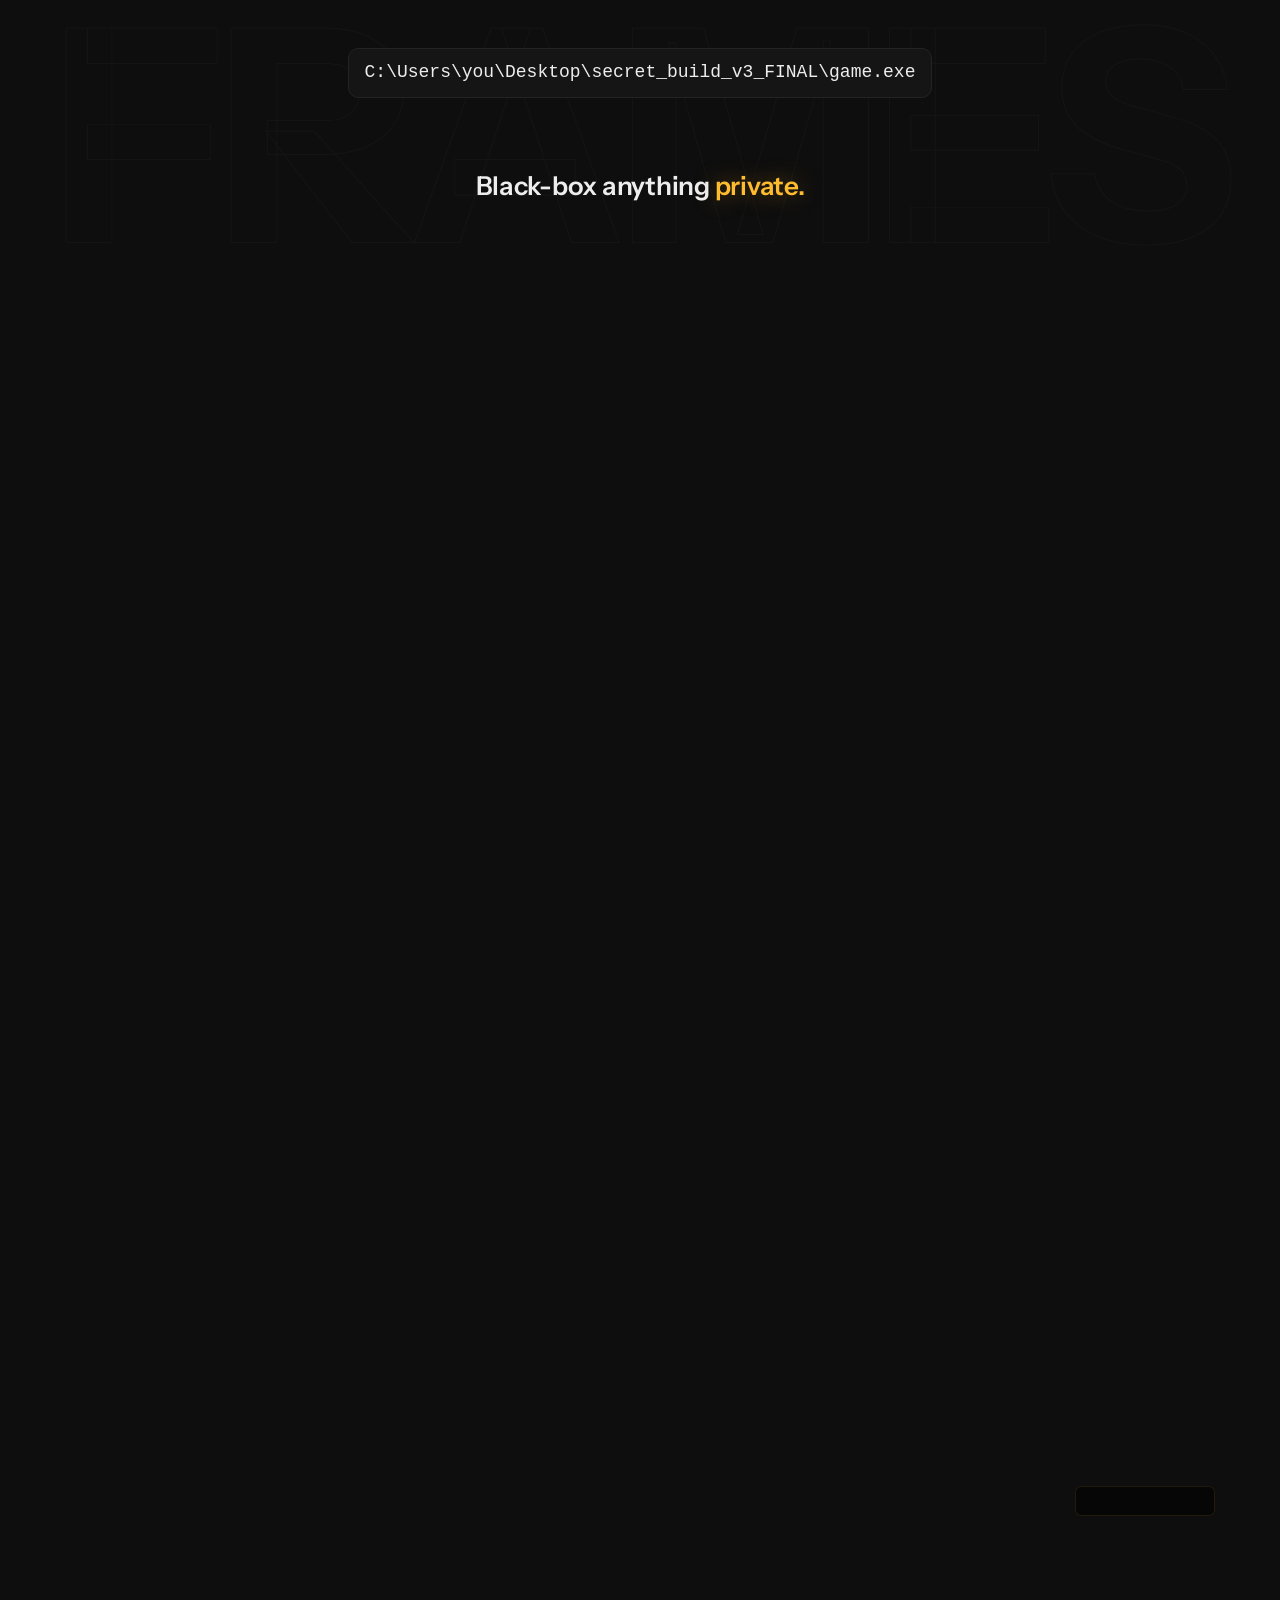
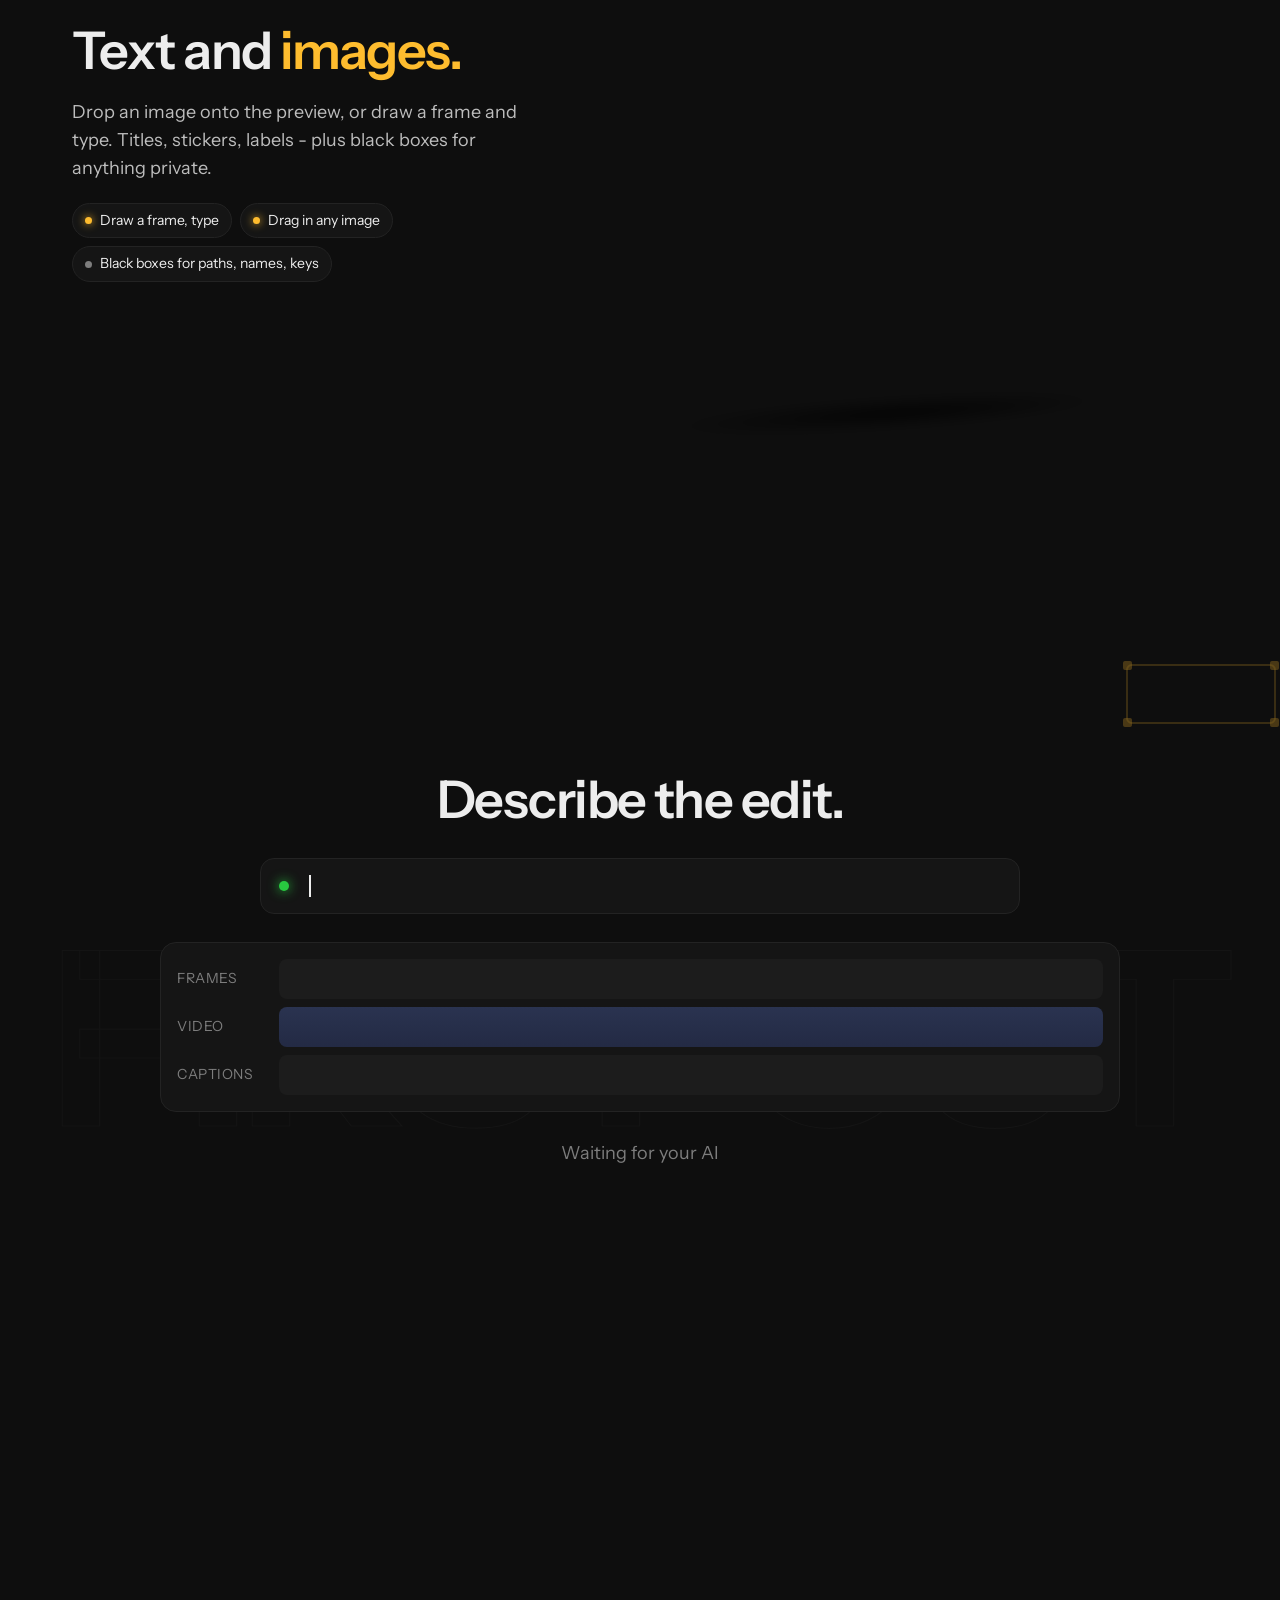
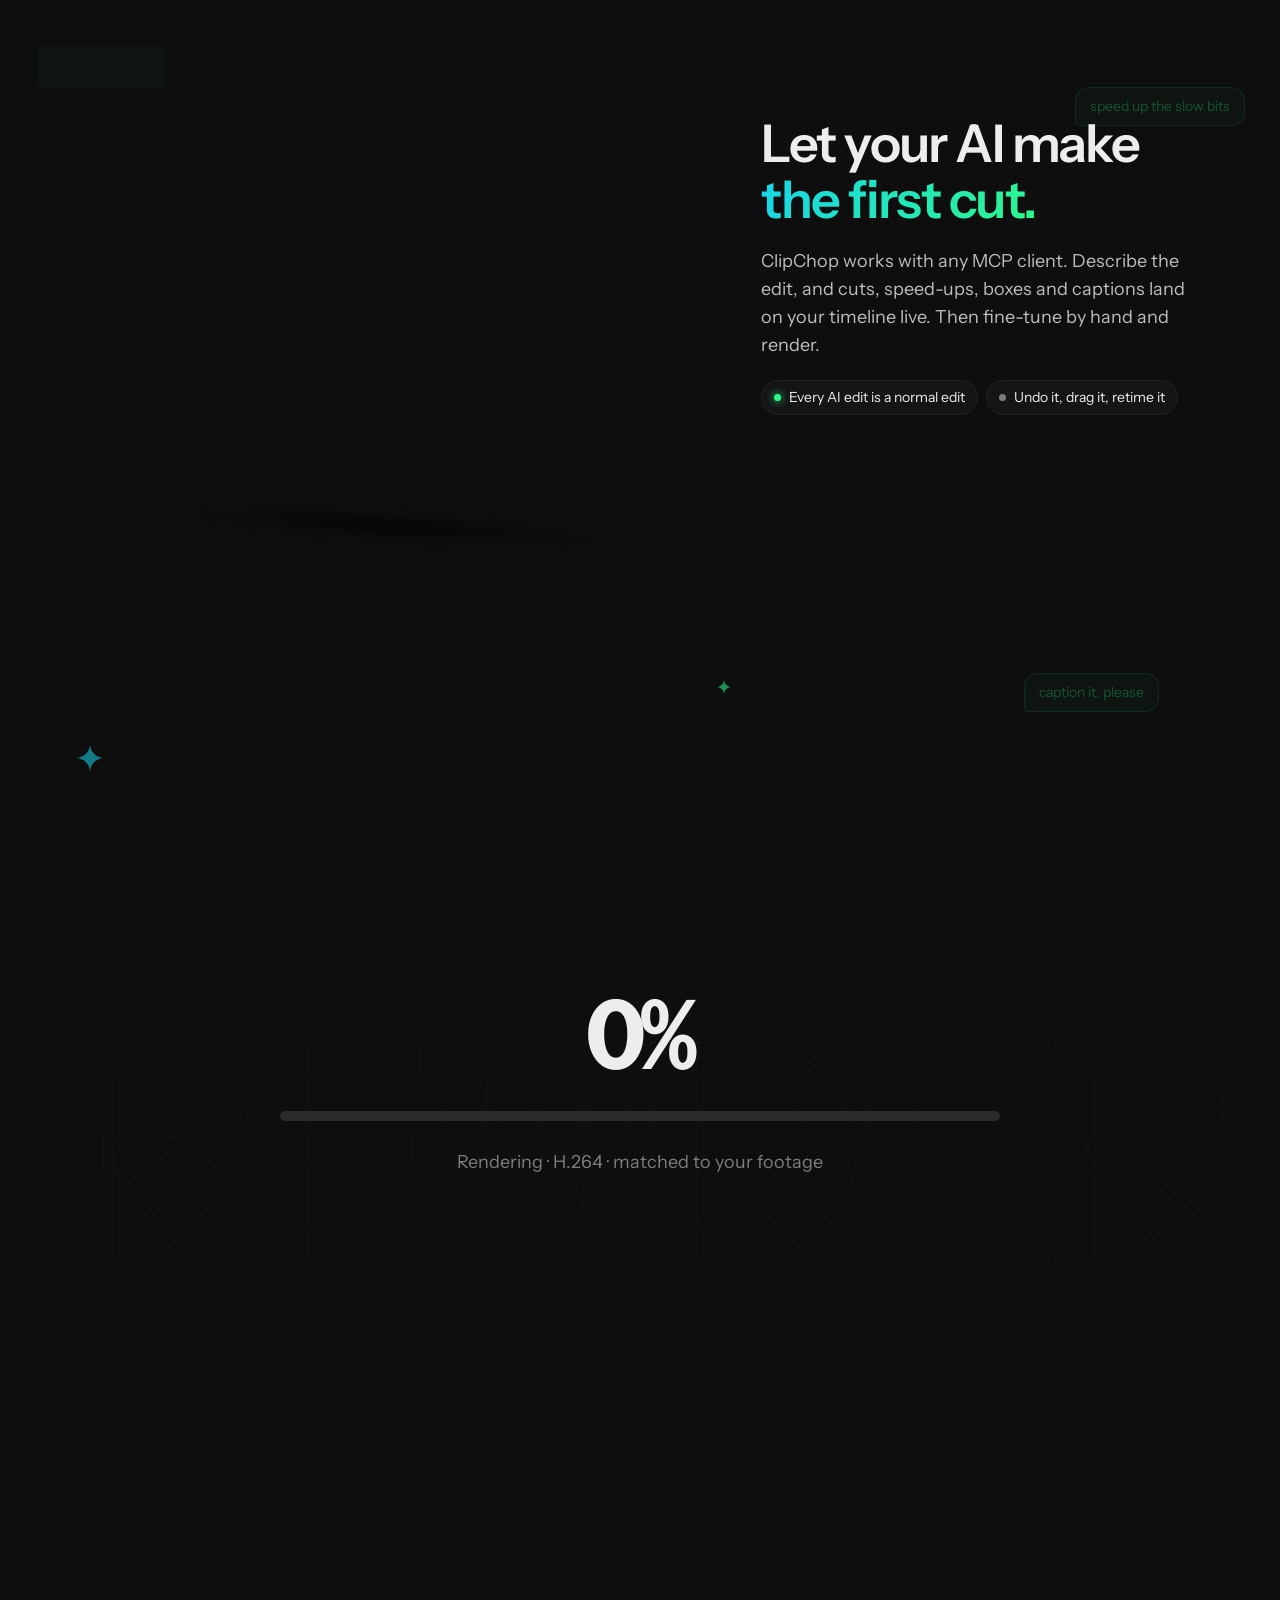
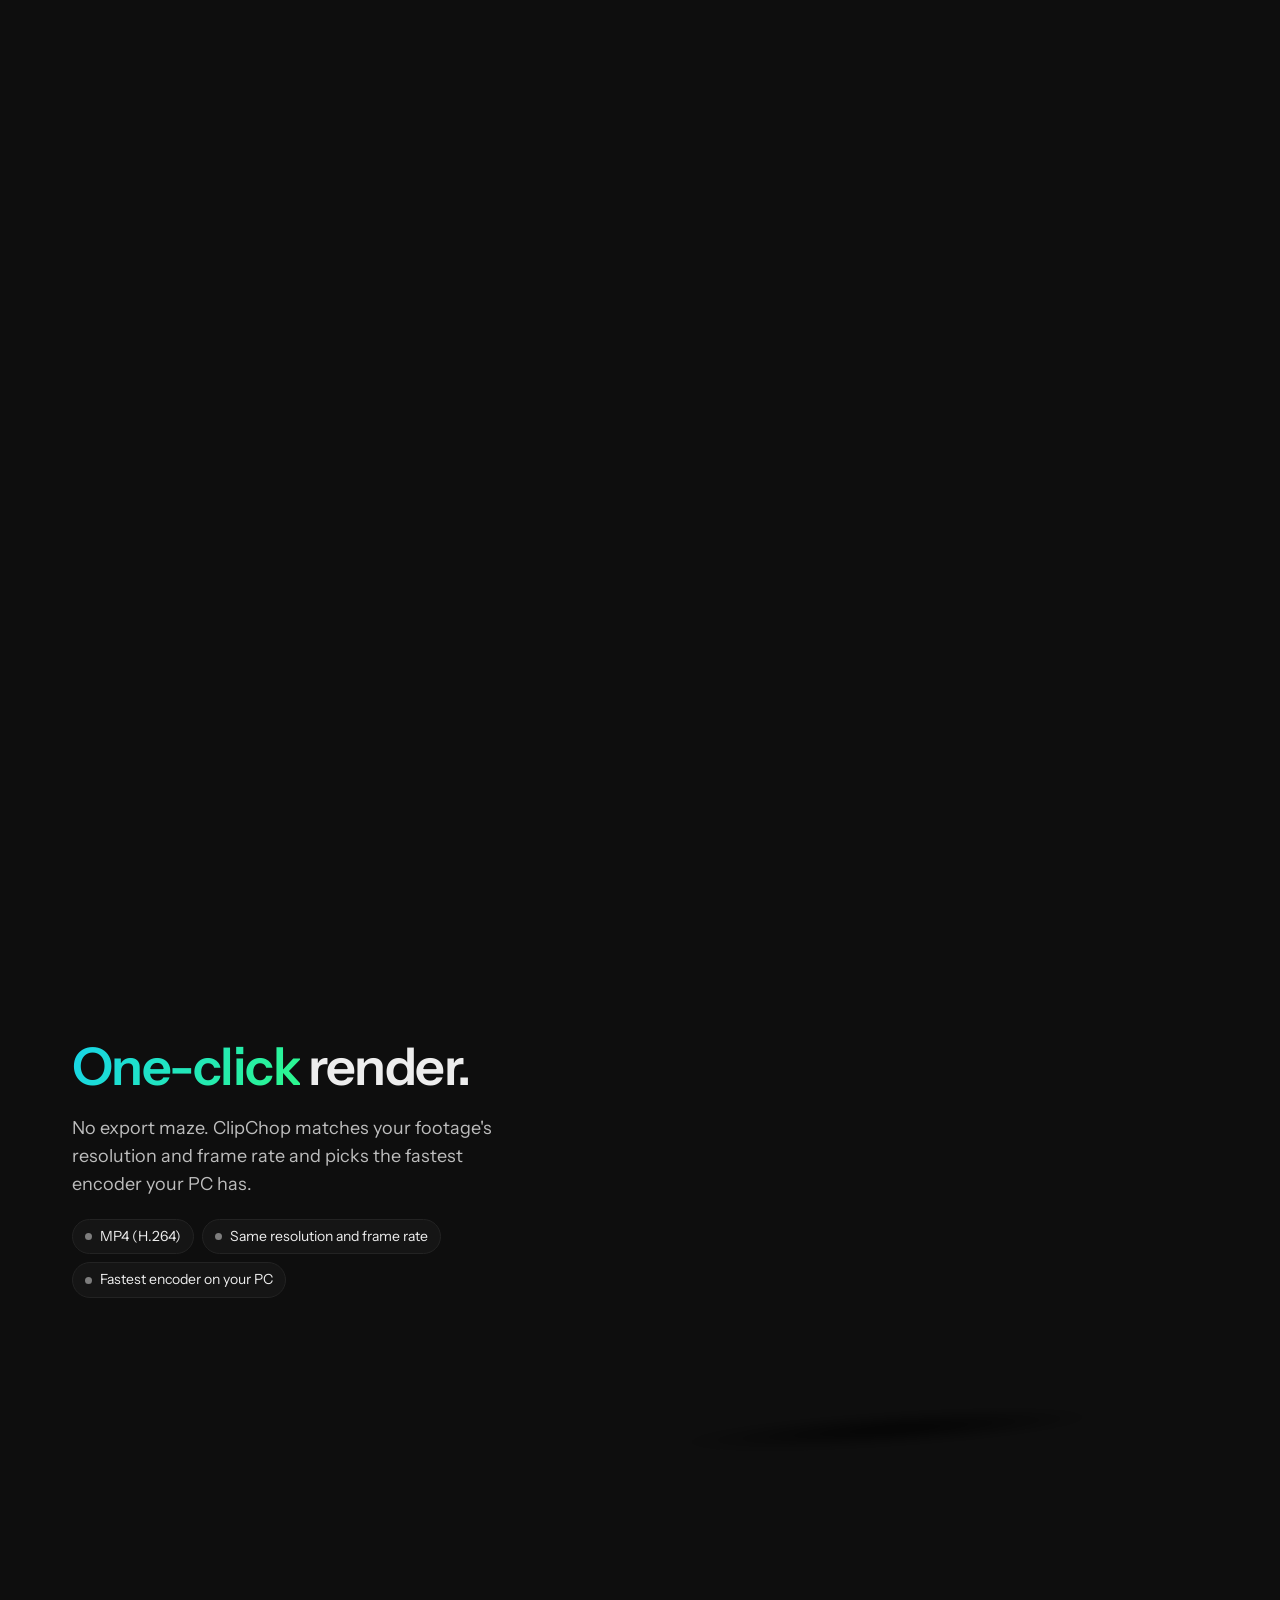
==== commit 5b24e5b1: "Track analytics on the custom domain Umami was limited to mercyssh.github.io, but the site is served" ====
--- a/index.html
+++ b/index.html
@@ -16,7 +16,7 @@
   <link rel="preload" href="assets/fonts/InstrumentSans.ttf" as="font" type="font/ttf" crossorigin>
   <link rel="stylesheet" href="vendor/lenis.css">
   <link rel="stylesheet" href="styles.css">
-  <script defer src="https://cloud.umami.is/script.js" data-website-id="6dcefb8d-35ae-429a-947c-a0c11dccce45" data-domains="mercyssh.github.io"></script>
+  <script defer src="https://cloud.umami.is/script.js" data-website-id="6dcefb8d-35ae-429a-947c-a0c11dccce45" data-domains="clipchop.om-rane.com"></script>
 </head>
 <body>
   <a class="skip" href="#main">Skip to content</a>
